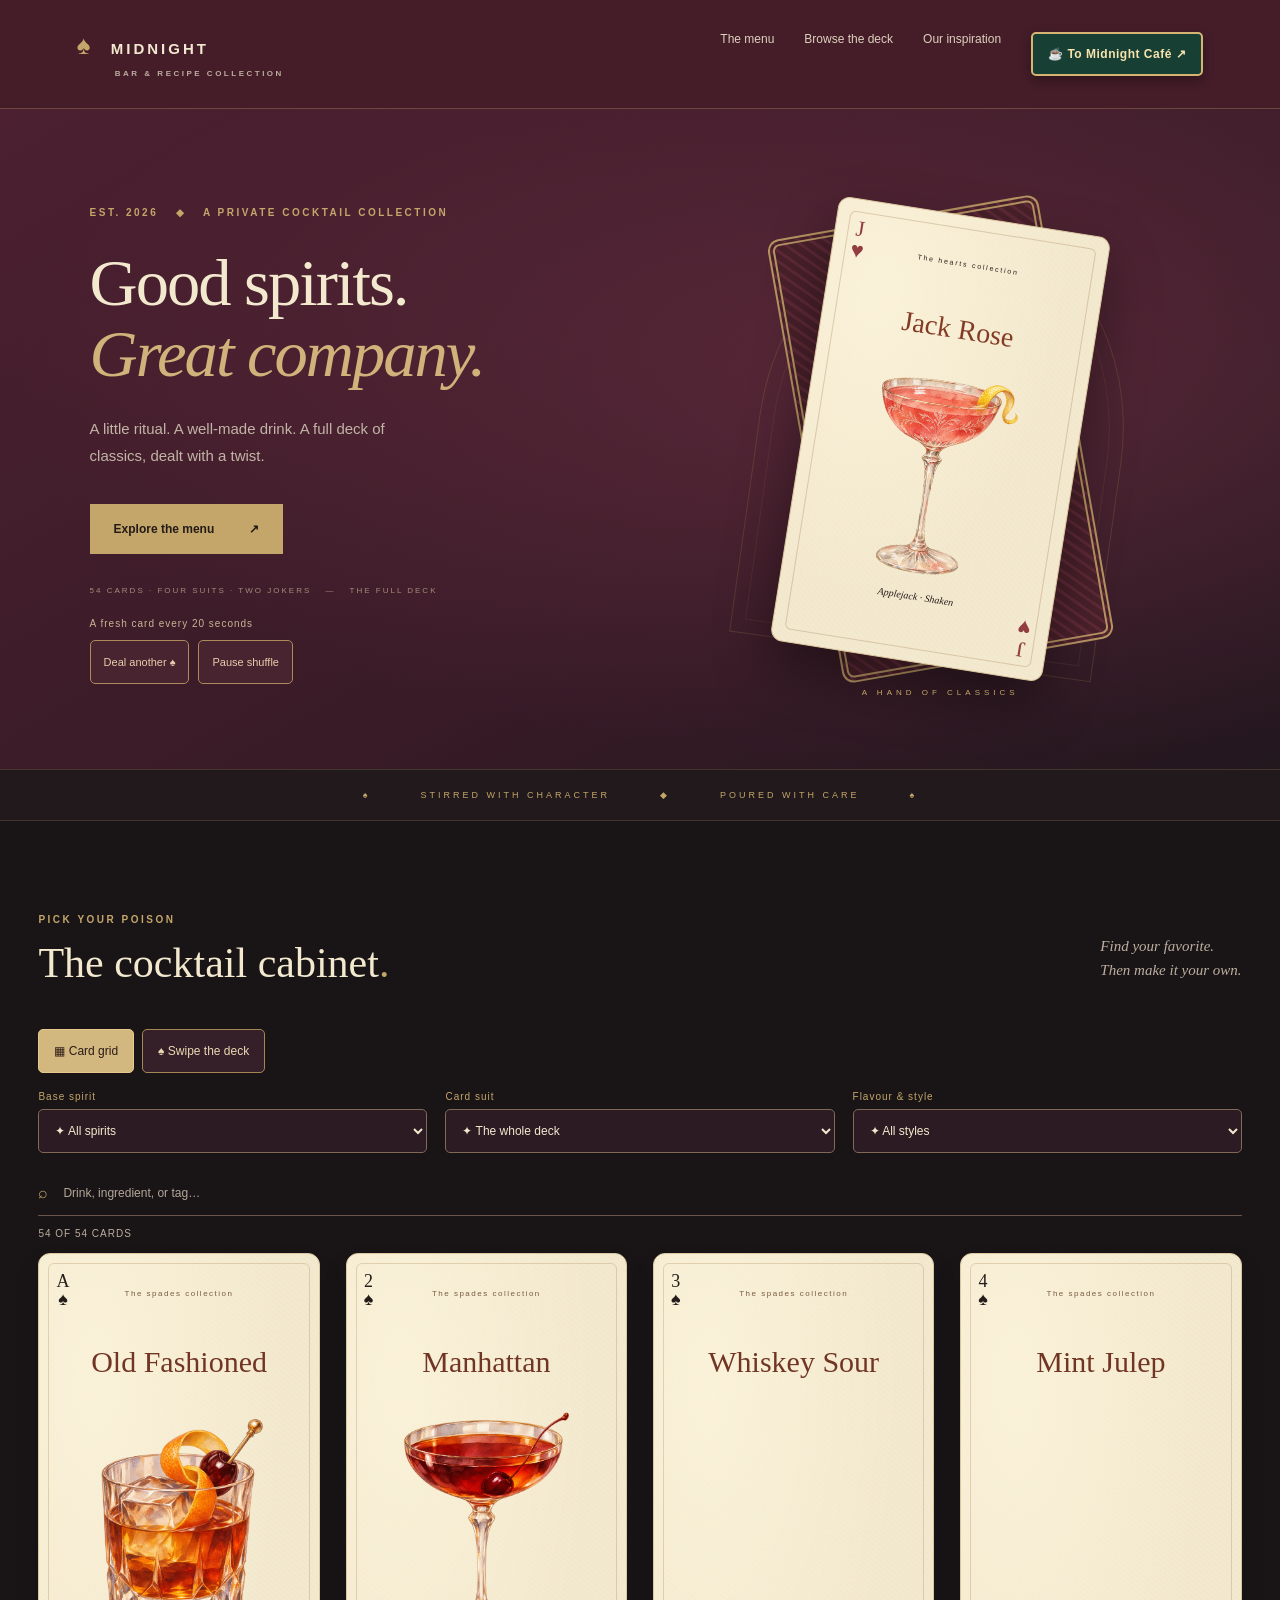
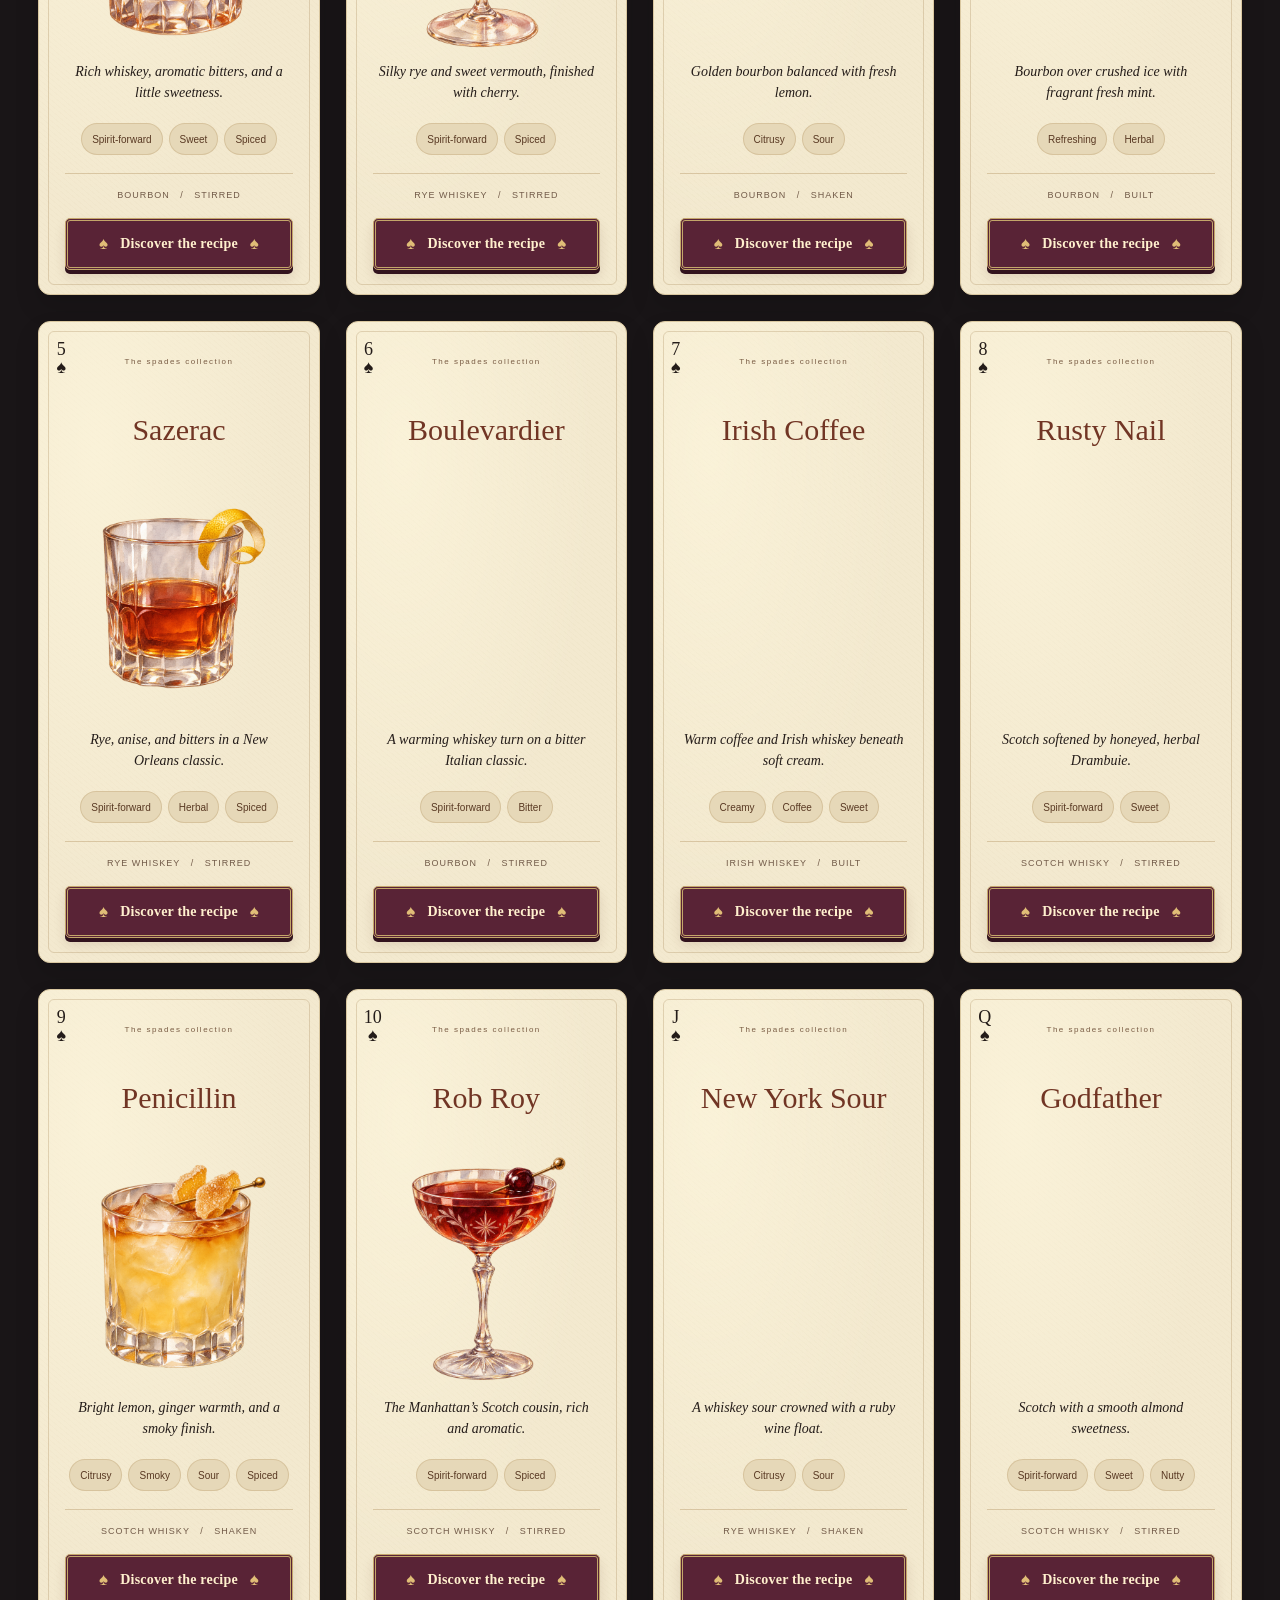
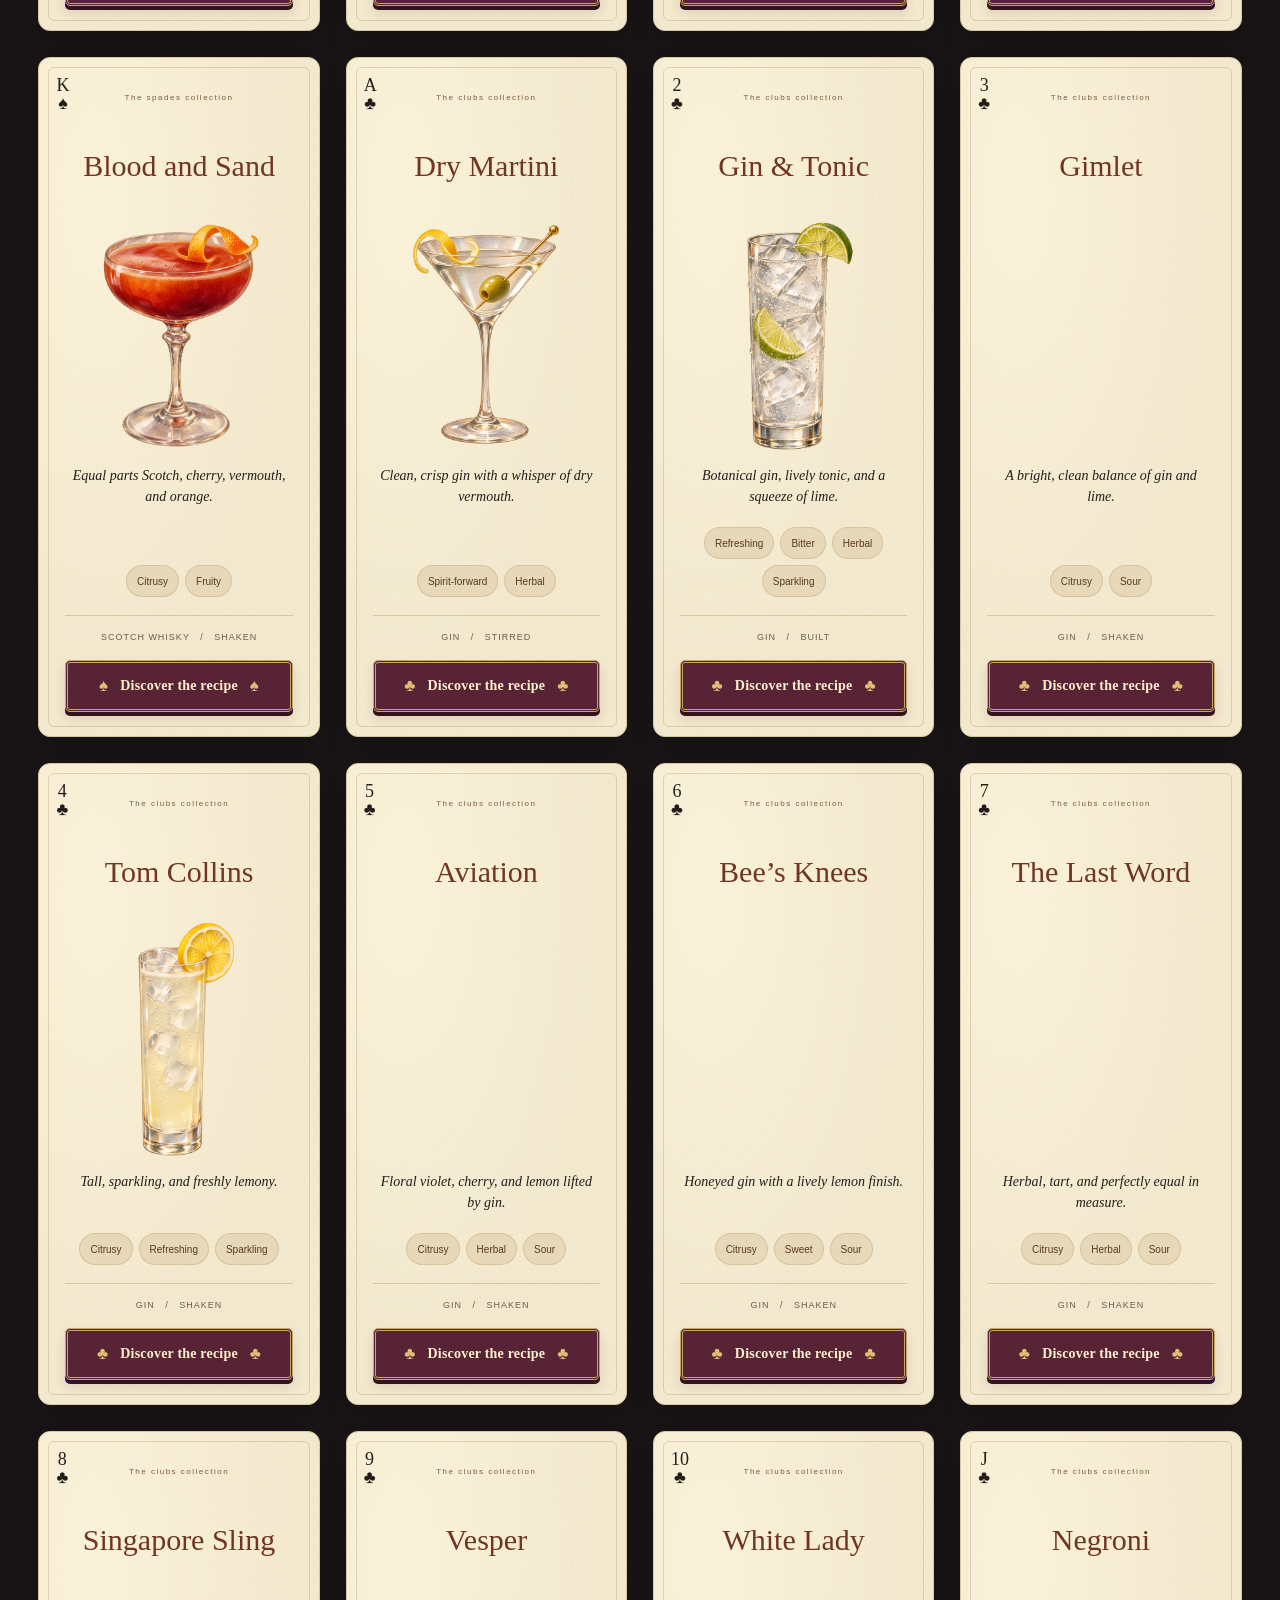
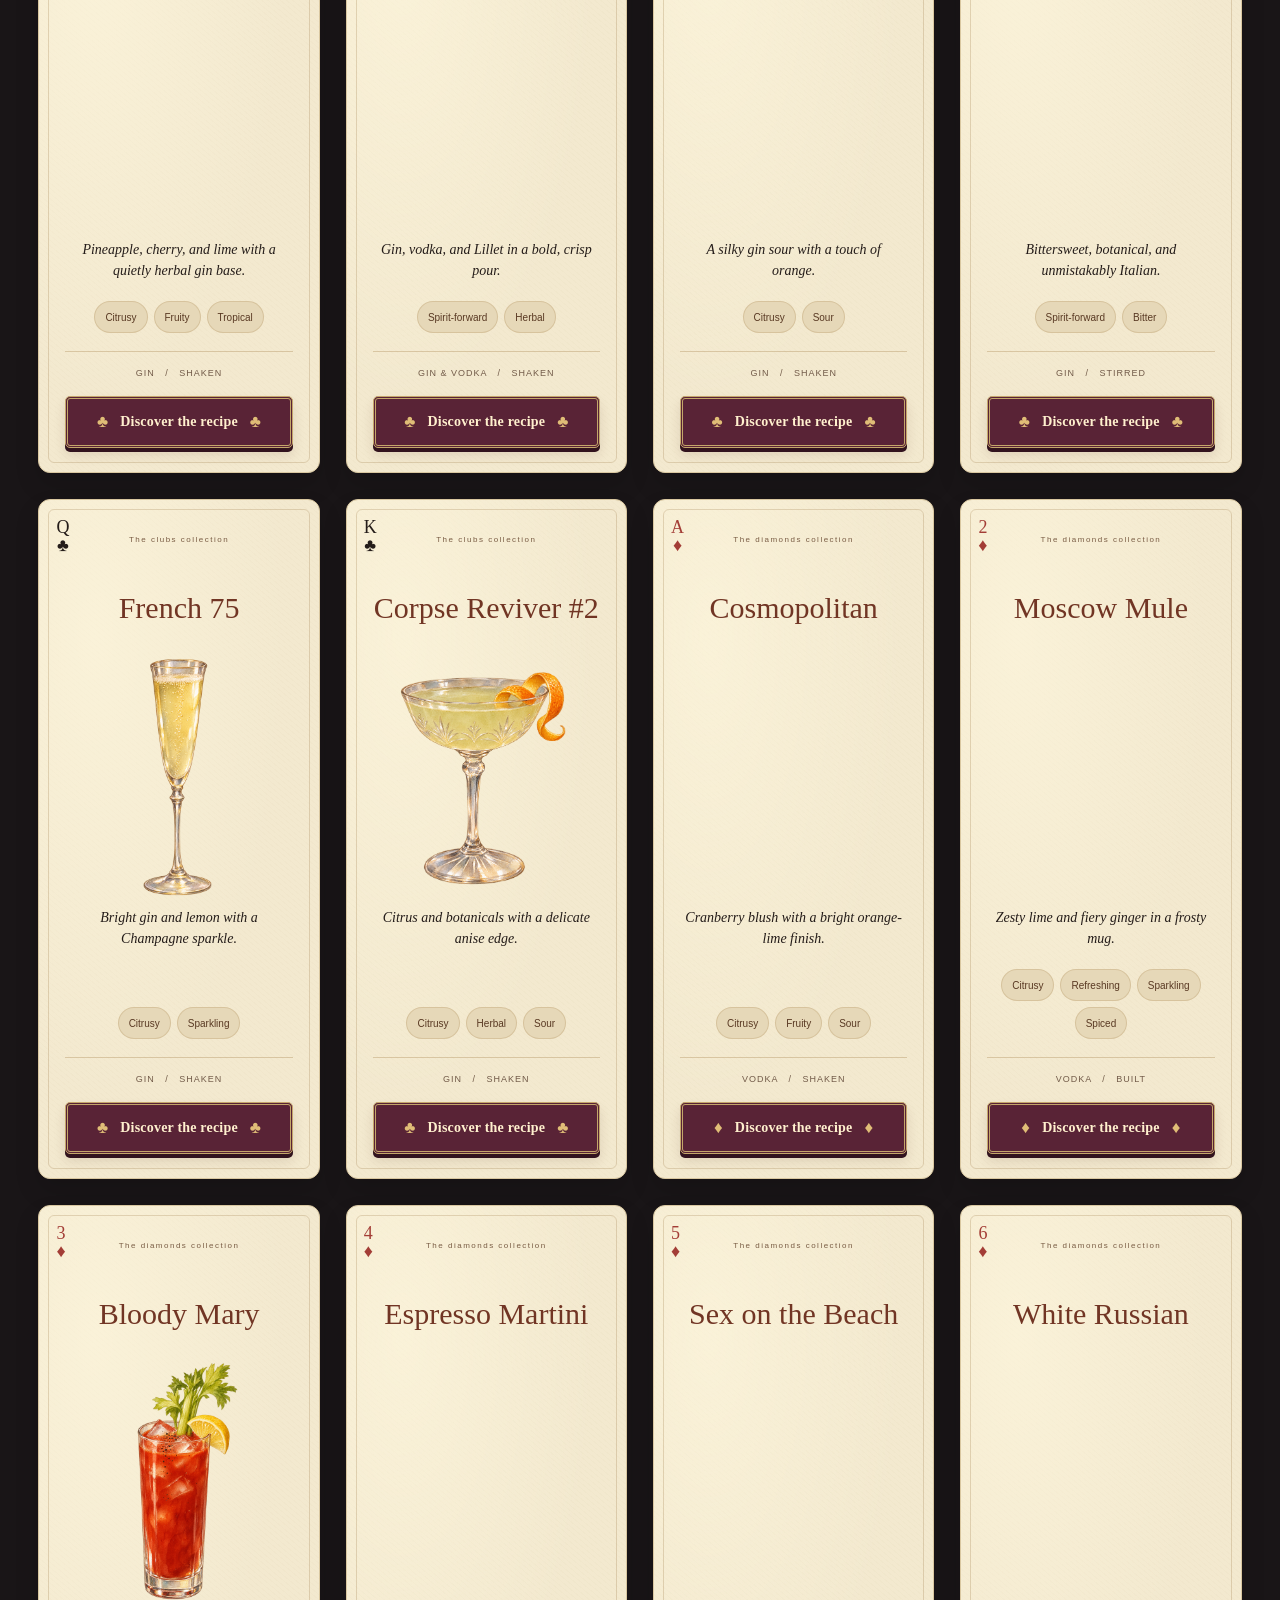
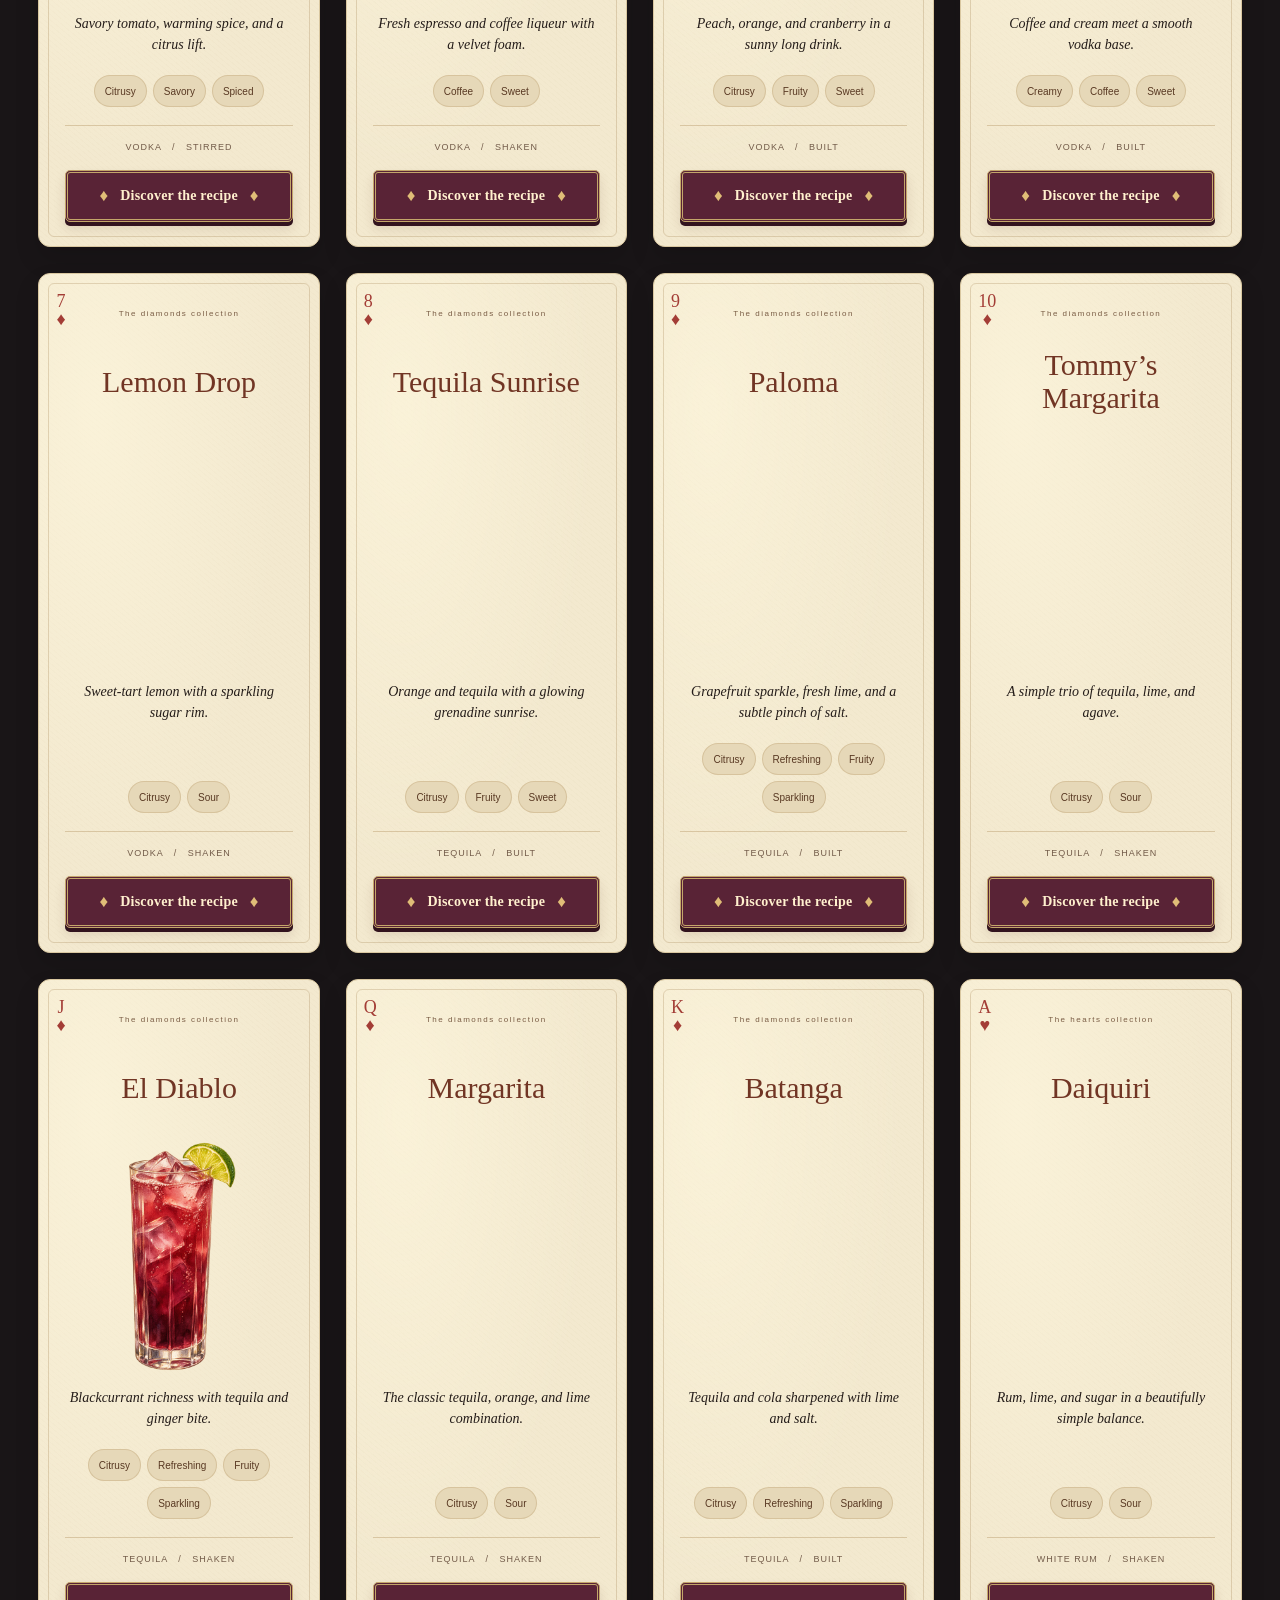
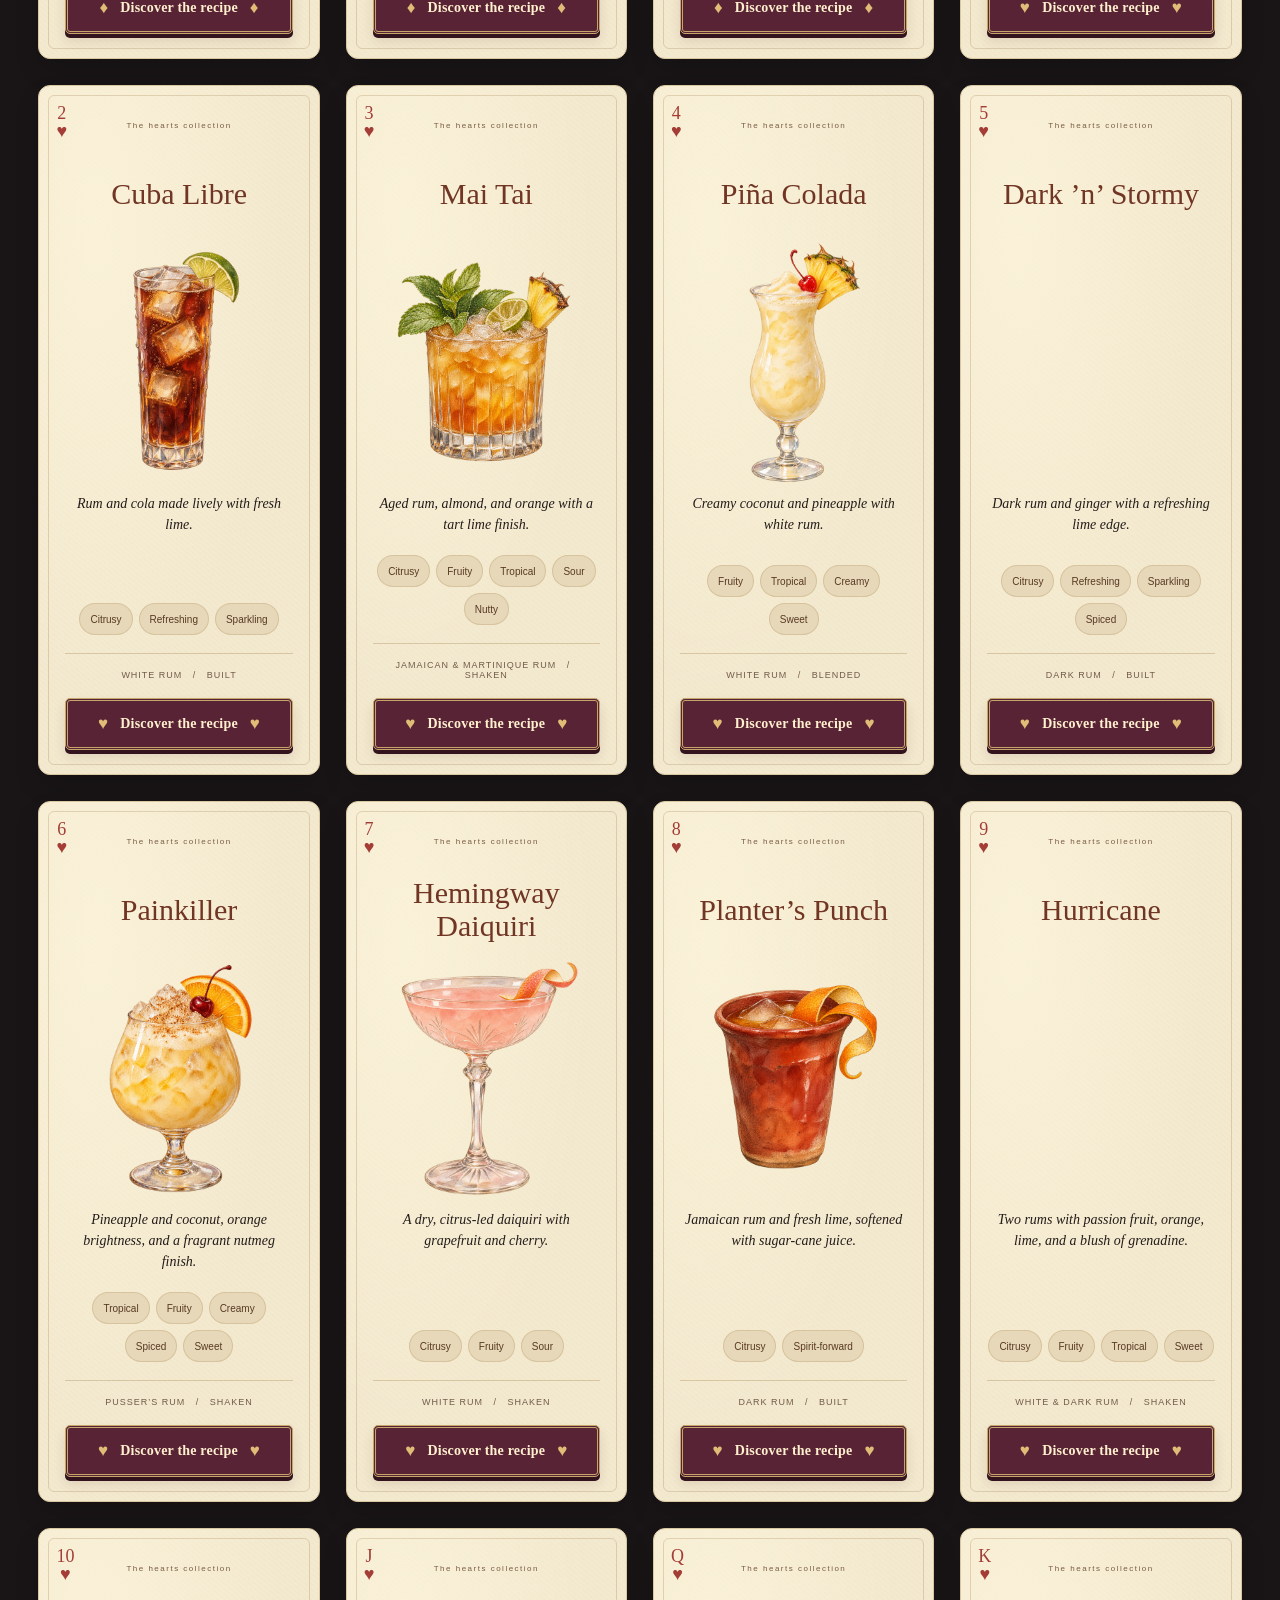
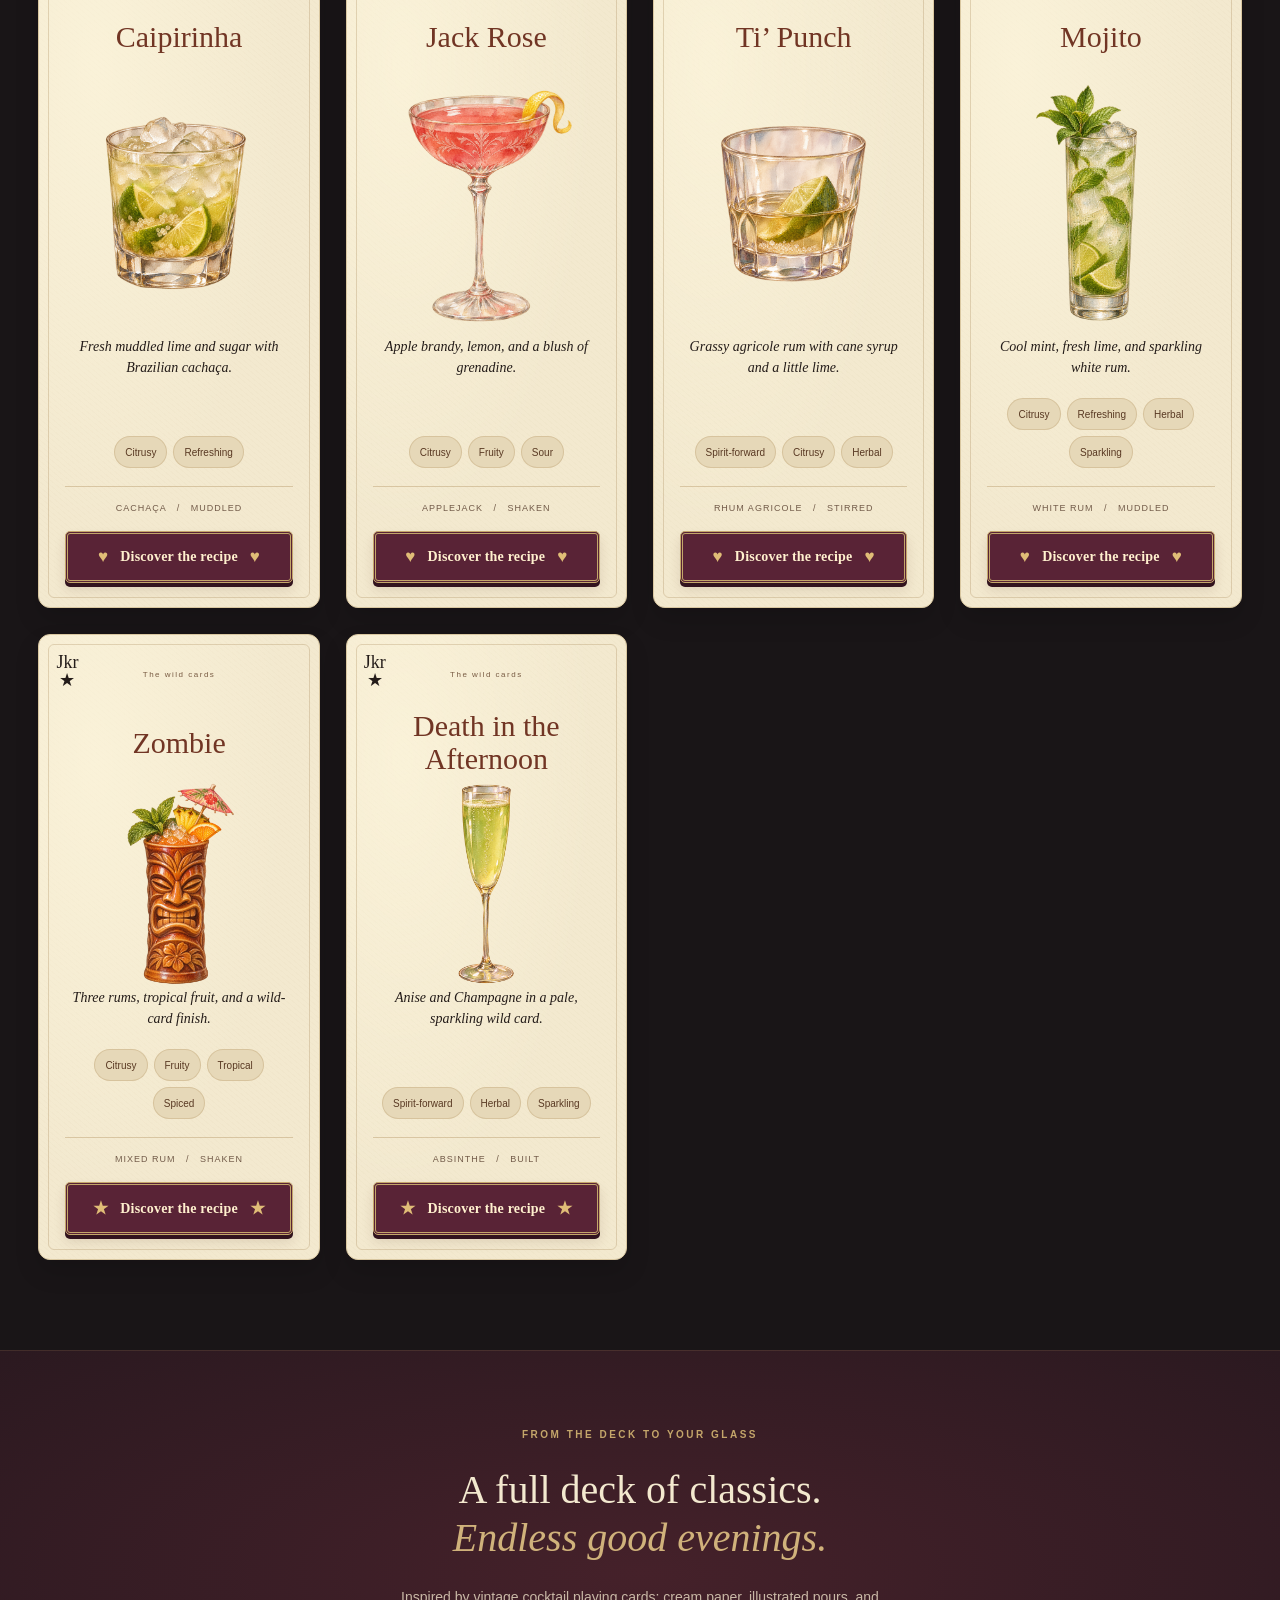
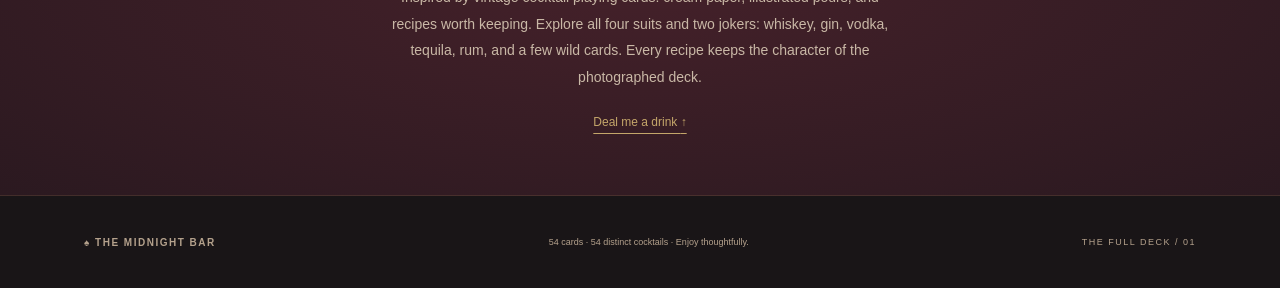
==== index.html @ 0a4853dc "Simplify swipe navigation and evenly mix coffee browsing order" ====
<!doctype html>
<html lang="en">
<head><meta charset="utf-8"><meta name="viewport" content="width=device-width,initial-scale=1"><meta name="theme-color" content="#231116"><meta name="description" content="A full deck of 54 cocktail recipe cards. An illustrated recipe collection from The Midnight Bar."><title>The Midnight Bar — A hand of classics</title><link rel="stylesheet" href="styles.css?v=12"><script src="landing.js?v=1"></script><script src="recipes.js?v=8" defer></script><script src="artwork.js?v=8" defer></script><script src="illustrations.js?v=8" defer></script><script src="app.js?v=10" defer></script><script src="hero.js?v=10" defer></script><script src="deck-view.js?v=9" defer></script><link rel=stylesheet href=filter-layout.css?v=1></head>
<body id="top">
<a class="skip" href="#menu">Skip to cocktail menu</a>
<header><a class="brand" href="#home" aria-label="The Midnight Bar home"><span aria-hidden="true">♠</span> MIDNIGHT <small>BAR & RECIPE COLLECTION</small></a><nav aria-label="Main navigation"><a href="#menu">The menu</a><a href="#deck">Browse the deck</a><a href="#story">Our inspiration</a><a class="cafe-portal" href="coffee/#top" aria-label="To Midnight Café">☕ To Midnight Café ↗</a></nav></header>
<main>
<section class="hero" id="home"><div class="hero-copy"><p class="eyebrow">EST. 2026 <span>◆</span> A PRIVATE COCKTAIL COLLECTION</p><h1>Good spirits.<br><em>Great company.</em></h1><p class="intro">A little ritual. A well-made drink. A full deck of classics, dealt with a twist.</p><a class="button" href="#menu">Explore the menu <span aria-hidden="true">↗</span></a><p class="hero-note">54 CARDS · FOUR SUITS · TWO JOKERS <span>—</span> THE FULL DECK</p><div class="hero-controls"><p>A fresh card every 20 seconds</p><button type="button" id="hero-next">Deal another ♠</button><button type="button" id="hero-pause" aria-pressed="false">Pause shuffle</button></div></div><div class="hero-art" role="region" aria-label="Featured cocktail" aria-live="off"><div class="halo" aria-hidden="true"></div><div class="ghost-card" aria-hidden="true">♠</div><div class="featured-card"><span class="corner">A<br>♠</span><p class="card-kicker">THE ORIGINAL CLASSIC</p><h2>Old<br><em>Fashioned</em></h2><div id="hero-drink"></div><p class="card-caption">Bourbon · bitters · a little sweetness</p><span class="corner bottom">A<br>♠</span></div><span class="art-note">A HAND OF CLASSICS</span></div></section>
<div class="divider" aria-hidden="true"><span>♠</span><span>STIRRED WITH CHARACTER</span><span>◆</span><span>POURED WITH CARE</span><span>♠</span></div>
<section class="menu-section" id="menu"><div class="section-heading"><div><p class="eyebrow">PICK YOUR POISON</p><h2>The cocktail cabinet<span>.</span></h2></div><p>Find your favorite.<br>Then make it your own.</p></div><div class="view-switch" role="group" aria-label="Menu view"><button id="view-grid" type="button" aria-pressed="true" aria-controls="cards">▦ Card grid</button><button id="view-deck" type="button" aria-pressed="false" aria-controls="deck">♠ Swipe the deck</button></div><div class="toolbar">
<label class="spirit-filter" for="spirit">Base spirit<select id="spirit"><option value="all">✦ All spirits</option><option value="whiskey">♠ Whiskey</option><option value="gin">♣ Gin</option><option value="vodka">♦ Vodka</option><option value="tequila">♦ Tequila</option><option value="rum">♥ Rum</option><option value="cachaca">♥ Cachaça</option><option value="applejack">♥ Applejack</option><option value="absinthe">★ Absinthe</option></select></label>
<label class="spirit-filter" for="suit">Card suit<select id="suit"><option value="all">✦ The whole deck</option><option value="♠">♠ Spades</option><option value="♣">♣ Clubs</option><option value="♦">♦ Diamonds</option><option value="♥">♥ Hearts</option><option value="★">★ Jokers</option></select></label>
<label class="spirit-filter" for="style">Flavour &amp; style<select id="style"><option value="all">✦ All styles</option></select></label>
<div class="filter-summary"><span id="active-filters" aria-live="polite"></span><button type="button" id="clear-filters" hidden>Clear filters ×</button></div><label class="search"><span aria-hidden="true">⌕</span><span class="sr-only">Search cocktails, ingredients, or tags</span><input type="search" id="search" placeholder="Drink, ingredient, or tag…"></label>
</div><p id="results" class="results" aria-live="polite"></p><div class="cards" id="cards"></div><section id="deck" class="deck-view" aria-label="Swipeable cocktail deck" hidden>
<p class="deck-hint">Swipe left for the next card, right to go back.<br>Use the filters above to shape your hand.</p>
<div class="deck-controls"><button type="button" id="deck-prev" aria-label="Previous cocktail">← Previous</button><p id="deck-position" role="status" aria-live="polite" aria-atomic="true"></p><button type="button" id="deck-next" aria-label="Next cocktail">Next →</button></div>
<div id="deck-stage" class="deck-stage" tabindex="0" role="region" aria-roledescription="carousel" aria-label="Cocktail cards. Use left and right arrow keys."><div id="deck-card"></div></div><p id="deck-empty" hidden>No cards in this hand. Change a filter or choose another suit.</p>
</section><div id="empty" hidden><h3>No cocktails in this hand.</h3><p>Try “bourbon”, “lemon”, or another style.</p><button class="button" id="reset">Show all cocktails</button></div><noscript><p>Enable JavaScript to explore the interactive recipes. All 54 card recipes are also included in RECIPES.md.</p></noscript></section>
<section class="story" id="story"><p class="eyebrow">FROM THE DECK TO YOUR GLASS</p><h2>A full deck of classics.<br><em>Endless good evenings.</em></h2><p>Inspired by vintage cocktail playing cards: cream paper, illustrated pours, and recipes worth keeping. Explore all four suits and two jokers: whiskey, gin, vodka, tequila, rum, and a few wild cards. Every recipe keeps the character of the photographed deck.</p><a href="#menu">Deal me a drink <span aria-hidden="true">↑</span></a></section>
</main><footer><a class="brand" href="#home">♠ THE MIDNIGHT BAR</a><p>54 cards · 54 distinct cocktails · Enjoy thoughtfully.</p><span>THE FULL DECK / 01</span></footer>
<dialog id="recipe" aria-labelledby="recipe-title"><button class="close" aria-label="Close recipe">×</button><div id="recipe-content"></div></dialog>
<button id="back-to-top" class="back-to-top" type="button" aria-label="Return to top" title="Return to top"><span aria-hidden="true">↑</span></button>
</body></html>
---- styles.css ----
@charset "UTF-8";
:root{--ink:#241c19;--cream:#f3e9cf;--gold:#c4a66a;--muted:#bcae9f;--night:#191517;--wine:#441d29}*{box-sizing:border-box}html{scroll-behavior:smooth;scroll-padding-top:20px}body{margin:0;background:var(--night);color:var(--cream);font-family:Arial,sans-serif}button,input,a{-webkit-tap-highlight-color:transparent}a{color:inherit}button,input{font:inherit}button,a{touch-action:manipulation}button{cursor:pointer}button:focus-visible,a:focus-visible,input:focus-visible{outline:3px solid #ddba75;outline-offset:5px}.sr-only{position:absolute;width:1px;height:1px;overflow:hidden;clip:rect(0,0,0,0)}.skip{position:fixed;top:-80px;left:20px;padding:15px;background:var(--cream);color:var(--ink);z-index:10}.skip:focus{top:10px}header{max-width:1320px;margin:auto;padding:30px 6%;display:flex;align-items:center;justify-content:space-between;border-bottom:1px solid #c4a66a30}.brand{text-decoration:none;font-size:15px;letter-spacing:3px;font-weight:bold}.brand>span{font-size:26px;color:var(--gold);margin-right:10px}.brand small{display:block;font-size:8px;letter-spacing:2.5px;margin:8px 0 0 38px;color:var(--muted)}nav{display:flex;gap:30px;font-size:12px}nav a{text-decoration:none;color:#ded1bd}nav a:hover{color:var(--gold)}.hero{min-height:660px;max-width:1440px;margin:auto;display:grid;grid-template-columns:1.1fr 1fr;align-items:center;padding:65px 9%;gap:50px;background:radial-gradient(ellipse at 80% 45%,#54243180,transparent 63%)}.eyebrow{font-size:10px;line-height:1.8;letter-spacing:2.5px;color:var(--gold);font-weight:bold}.eyebrow span{margin:0 12px}h1,h2,h3{font-family:Georgia,serif;font-weight:normal}h1{font-size:clamp(46px,5.2vw,76px);line-height:1.06;letter-spacing:-2px;margin:26px 0}em{font-weight:normal;color:#d0b27b}h1 em{white-space:nowrap}.intro{color:#c2b5a7;line-height:1.8;font-size:15px;max-width:330px}.button{display:inline-flex;gap:35px;align-items:center;background:var(--gold);color:#241b17;text-decoration:none;border:1px solid var(--gold);padding:17px 23px;font-size:12px;font-weight:bold;margin-top:20px}.button:hover{background:#dfc38e}.hero-note{color:#a28c7b;font-size:8px;letter-spacing:2px;margin-top:30px}.hero-note span{margin:0 10px}.hero-art{position:relative;min-height:470px;display:grid;place-items:center}.halo{position:absolute;border:1px solid #b28c5138;border-radius:50% 50% 0 0;width:365px;height:440px;transform:rotate(8deg)}.halo:after{content:"";position:absolute;inset:13px;border:1px solid #b28c5120;border-radius:inherit}.featured-card,.cocktail-card{background-color:var(--cream);background-image:radial-gradient(ellipse at 20% 20%,#fff8df99,transparent 60%),repeating-linear-gradient(40deg,#99764406 0px,#99764406 1px,transparent 1px,transparent 4px);color:var(--ink);border-radius:12px}.featured-card{width:275px;min-height:418px;padding:30px 22px;position:relative;transform:rotate(9deg);box-shadow:0 25px 55px #0006;text-align:center;border:1px solid #ddc89f}.featured-card:after{content:"";position:absolute;inset:12px;border:1px solid #9d794c50;border-radius:6px;pointer-events:none}.ghost-card{position:absolute;width:275px;height:418px;background:repeating-linear-gradient(45deg,#5d2936 0px,#5d2936 3px,#48202a 3px,#48202a 9px);border:7px double #b69462;border-radius:12px;transform:rotate(-10deg);display:grid;place-items:center;font-size:140px;color:#c4a66a60}.corner{position:absolute;top:18px;left:18px;font:22px/1 Georgia,serif;text-align:center}.corner.bottom{top:auto;left:auto;bottom:18px;right:18px;transform:rotate(180deg)}.card-kicker{font-size:7px;letter-spacing:1.8px;margin:10px 0 15px}.featured-card h2{font-size:33px;line-height:1;margin:0;color:#843b25}.featured-card h2 em{color:inherit}.drink-art{width:100%;height:205px;overflow:visible}.featured-card .drink-art{height:210px}.card-caption{font:italic 10px Georgia,serif;margin:7px 20px}.art-note{position:absolute;bottom:-5px;font-size:8px;letter-spacing:4px;color:var(--gold)}.divider{border-block:1px solid #c4a66a35;display:flex;justify-content:center;align-items:center;gap:50px;padding:20px;color:var(--gold);font-size:9px;letter-spacing:3px;background:#21191b}.menu-section{max-width:1240px;margin:auto;padding:80px 5% 90px}.section-heading{display:flex;align-items:end;justify-content:space-between;margin-bottom:32px}.section-heading h2{font-size:42px;margin:10px 0}.section-heading h2 span{color:var(--gold)}.section-heading>p{font:italic 15px/1.6 Georgia,serif;color:var(--muted)}.toolbar{display:flex;justify-content:space-between;gap:20px;align-items:center}.filters{display:flex;gap:8px;flex-wrap:wrap}.filters button{color:#cbbcaf;background:transparent;border:1px solid #68554b;padding:12px 16px;border-radius:30px;font-size:11px;min-height:44px}.filters button.active{background:var(--cream);border-color:var(--cream);color:var(--ink)}.search{display:flex;gap:10px;align-items:center;border-bottom:1px solid #68554b;padding:10px 0;color:var(--gold)}.search input{background:transparent;border:0;color:var(--cream);min-width:220px;font-size:12px;padding:5px}.search input::placeholder{color:#b4a799}.results{font-size:10px;color:var(--muted);margin:20px 0 14px;letter-spacing:1px}.cards{display:grid;grid-template-columns:repeat(3,1fr);gap:26px}.cocktail-card{padding:29px 26px 24px;position:relative;text-align:center;border:1px solid #d9c7a0;box-shadow:0 12px 25px #0002;display:flex;flex-direction:column}.cocktail-card:before{content:"";position:absolute;inset:9px;border:1px solid #98754240;border-radius:6px;pointer-events:none}.cocktail-card .corner{font-size:19px;top:18px;left:17px}.cocktail-card .card-kicker{margin:6px 20px 12px;font-size:8px;letter-spacing:1.5px;color:#795c44}.cocktail-card h3{font-size:30px;margin:5px 0;color:#713524}.cocktail-card p.description{font:italic 14px/1.5 Georgia,serif;margin:0 auto 20px;max-width:220px;min-height:42px}.tags{font-size:9px;letter-spacing:1px;text-transform:uppercase;color:#725b49;border-top:1px solid #ae8e5b65;padding-top:16px}.recipe-button{border:0;border-bottom:1px solid #79512e;background:transparent;color:#663c24;min-height:44px;align-self:center;font-size:12px;margin-top:10px;padding:10px 3px;font-weight:bold}.recipe-button:hover{color:#a33d25}.story{text-align:center;background:radial-gradient(ellipse at center,#45212a,#2b1920);border-block:1px solid #c4a66a25;padding:65px 25px}.story h2{font-size:40px;line-height:1.2;margin:22px 0}.story>p:not(.eyebrow){max-width:520px;margin:auto;color:#c9b8a6;font-size:14px;line-height:1.9}.story>a{display:inline-block;margin-top:25px;color:var(--gold);font-size:12px;text-underline-offset:7px}footer{max-width:1240px;margin:auto;display:flex;justify-content:space-between;align-items:center;gap:25px;padding:32px 5%;color:#b4a18c}footer .brand{font-size:10px;letter-spacing:1.5px}footer p,footer>span{font-size:9px}footer>span{letter-spacing:1.5px}#empty{text-align:center;padding:50px 10px}#empty h3{font-size:28px}dialog{border:1px solid #c5a56b;border-radius:12px;background:var(--cream);color:var(--ink);width:min(680px,calc(100% - 28px));padding:35px;max-height:90dvh;box-shadow:0 20px 80px #0009}dialog::backdrop{background:#100b10cf;backdrop-filter:blur(5px)}body.modal-open{overflow:hidden}.close{position:absolute;right:12px;top:12px;background:transparent;border:1px solid #94795770;border-radius:50%;font-size:26px;width:44px;height:44px;color:var(--ink)}.detail-top{display:grid;grid-template-columns:1fr 155px;align-items:center;gap:10px;padding-right:20px}.detail-top h2{font-size:38px;margin:10px 0}.detail-top .eyebrow{color:#78532f}.detail-top .drink-art{height:155px}.detail-top p{font-size:13px;line-height:1.6}.unit-toggle{display:flex;gap:6px;margin:15px 0}.unit-toggle button{padding:10px 17px;border:1px solid #967953;background:transparent;border-radius:5px;min-height:44px}.unit-toggle button[aria-pressed=true]{background:var(--wine);color:var(--cream)}.recipe-columns{display:grid;grid-template-columns:1fr 1fr;gap:28px}.recipe-columns h3{font-size:23px;border-bottom:1px solid #b2976b80;padding-bottom:10px}.ingredients{padding:0;list-style:none}.ingredients li{padding:9px 0;border-bottom:1px solid #b2976b30;font-size:13px;line-height:1.5}.steps{padding-left:20px;font-size:13px;line-height:1.7}.steps li{padding:0 0 10px 5px}.tip{font:italic 14px/1.6 Georgia,serif;background:#ddcba74d;padding:15px;border-left:2px solid #9d783d}
@media(max-width:850px){.hero{padding:50px 6%;gap:10px}h1{font-size:48px}.hero-art{transform:scale(.88)}.cards{gap:15px}.cocktail-card{padding:27px 18px 22px}.cocktail-card h3{font-size:25px}.toolbar{align-items:start;flex-direction:column}.search{width:100%}.search input{width:100%}.divider{gap:25px;font-size:8px;letter-spacing:2px}}
@media(max-width:600px){header{padding:22px 6%}.brand{font-size:12px;letter-spacing:2px}.brand small{font-size:6px;letter-spacing:1.4px}nav{gap:14px;font-size:10px}.hero{grid-template-columns:1fr;padding:48px 7% 34px;gap:18px}.hero-copy{text-align:center}h1{font-size:49px;letter-spacing:-1.5px}.eyebrow{font-size:8px;letter-spacing:1.8px}.intro{margin:0 auto;max-width:300px;font-size:14px}.hero-note{font-size:7px}.hero-art{min-height:450px;transform:scale(.94);margin-top:-6px}.halo{width:310px}.divider{gap:17px;font-size:7px;letter-spacing:1px}.divider>span:first-child,.divider>span:last-child{display:none}.menu-section{padding:48px 7% 55px}.section-heading{display:block;margin-bottom:24px}.section-heading h2{font-size:34px}.section-heading>p{font-size:14px}.section-heading>p br{display:none}.filters{gap:7px}.filters button{font-size:10px;padding:10px 12px}.cards{grid-template-columns:1fr;gap:24px;max-width:360px;margin:auto}.cocktail-card{padding:30px}.cocktail-card h3{font-size:33px}.cocktail-card .drink-art{height:220px}.cocktail-card p.description{min-height:0}.story h2{font-size:34px}footer{flex-direction:column;text-align:center;gap:10px;padding:30px}footer p{margin:3px}dialog{padding:30px 23px}.detail-top{grid-template-columns:1fr;padding-top:10px}.detail-top .drink-art{display:none}.detail-top h2{font-size:33px}.recipe-columns{grid-template-columns:1fr;gap:0}.recipe-columns h3{margin-top:18px} }
@media(prefers-reduced-motion:reduce){html{scroll-behavior:auto}}

/* Full-deck edition: visible wine tones from the first mobile screen. */
header{background:#441d29;max-width:none;padding-inline:max(6%,calc((100vw - 1160px)/2));border-color:#c4a66a50}
.hero{background:radial-gradient(ellipse at 72% 40%,#75334880,transparent 70%),linear-gradient(150deg,#4c2030 0%,#391b27 58%,#23171e 100%);max-width:none;padding-inline:max(7%,calc((100vw - 1180px)/2))}
.recipe-button{display:flex;align-items:center;justify-content:center;gap:12px;width:100%;min-height:52px;margin-top:18px;padding:13px 10px;background:#592336;color:#fff0ce;border:3px double #c4a66a;border-radius:5px;box-shadow:0 4px 0 #32131e,0 7px 12px #4f251b20;font-family:Georgia,serif;font-size:14px;letter-spacing:.2px;transition:background .15s,transform .15s,box-shadow .15s}
.recipe-button span{color:#e0bd77;font-size:17px}
.recipe-button:hover{background:#783449;color:#fff4da;transform:translateY(-2px);box-shadow:0 6px 0 #32131e,0 9px 15px #4f251b30}
.recipe-button:active{transform:translateY(2px);box-shadow:0 2px 0 #32131e}
.cocktail-card .description{flex:1}.cocktail-card h3{min-height:70px;display:grid;place-items:center;line-height:1.1;overflow-wrap:anywhere}.cocktail-card .card-kicker{min-height:20px;margin-inline:28px}.red-suit .corner{color:#a33d36}.cocktail-card .corner{font-size:18px}
.toolbar{flex-wrap:wrap;align-items:end;gap:18px}.spirit-filter{display:flex;flex-direction:column;gap:7px;font-size:10px;letter-spacing:1px;color:var(--gold)}.spirit-filter select{font:12px Arial,sans-serif;min-height:44px;padding:10px 30px 10px 12px;max-width:100%;border:1px solid #806957;border-radius:5px;background:#2c1b23;color:var(--cream)}.spirit-filter select:focus-visible{outline:3px solid #ddba75;outline-offset:3px}.search{flex:1;min-width:220px}.search input{min-width:0;width:100%}.hero-note{line-height:1.8}.detail-top h2{overflow-wrap:anywhere}
@media(max-width:600px){header{padding:22px 6%;background:#4c2030}.hero{background:radial-gradient(ellipse at 50% 20%,#78334b70,transparent 70%),linear-gradient(180deg,#4c2030 0%,#411e2d 62%,#281920 100%);padding:44px 7% 34px}.toolbar{align-items:stretch}.spirit-filter,.search{width:100%}.cocktail-card h3{min-height:0}.recipe-button{min-height:54px;font-size:15px}.hero-art{min-width:0}.featured-card,.ghost-card{width:min(275px,85vw)}h1{font-size:clamp(39px,11.6vw,49px)}.halo{max-width:95%}.detail-top{padding-right:0}.detail-top h2{padding-right:18px}}
@media(prefers-reduced-motion:reduce){.recipe-button{transition:none}}
.hero-copy{min-width:0}
@media(max-width:360px){h1{font-size:clamp(30px,11vw,40px)}header{gap:12px}.brand{font-size:10px}nav{gap:10px}.hero-note{letter-spacing:1px}.recipe-button{gap:8px;font-size:13px}}

/* Modular artwork keeps one stable slot whether a photo is present or not. */
.art-slot{position:relative;width:100%;height:205px;margin:0 auto}.art-fallback,.art-fallback .drink-art{width:100%;height:100%}.art-fallback[hidden],.custom-art[hidden]{display:none!important}.custom-art{position:absolute;inset:0;width:100%;height:100%;object-fit:contain;opacity:0}.custom-art.loaded{opacity:1}.featured-card .art-slot{height:210px}.detail-top .art-slot{height:155px}.detail-top .drink-art{display:block}.detail-tags{color:#78532f;font-size:11px!important}.flavour-tags{display:flex;flex-wrap:wrap;justify-content:center;gap:6px;margin:0 0 18px}.tag-chip{font:10px Arial,sans-serif;padding:7px 10px;min-height:32px;background:#e6d8b8;color:#593923;border:1px solid #b7996655;border-radius:20px}.tag-chip:hover,.tag-chip[aria-pressed=true]{background:#5a2638;color:#fff1d2;border-color:#5a2638}.toolbar{display:grid;grid-template-columns:repeat(3,minmax(135px,1fr)) minmax(210px,1.4fr);align-items:end}.spirit-filter select{width:100%;min-width:0}.search{min-width:0}.filter-summary{display:flex;gap:15px;justify-content:space-between;align-items:center;margin-top:18px;color:var(--muted);font-size:11px;line-height:1.6}.filter-summary button{background:transparent;color:var(--cream);border:1px solid #806957;border-radius:5px;padding:10px;min-height:44px;white-space:nowrap}.filter-summary button[hidden]{display:none}.results{margin-top:12px}
@media(max-width:850px){.toolbar{grid-template-columns:repeat(2,minmax(0,1fr))}}
@media(max-width:600px){.toolbar{gap:12px}.search{grid-column:1/-1}.spirit-filter:last-of-type{grid-column:1/-1}.cocktail-card .art-slot{height:220px}.detail-top{grid-template-columns:1fr}.detail-top .art-slot{height:170px;max-width:210px}.detail-top .drink-art{display:block}.filter-summary{align-items:start}.tag-chip{min-height:36px}.cocktail-card .description{flex:initial}}
@media(max-width:360px){.toolbar{grid-template-columns:1fr}}

/* Hearts: a two-sided recipe card. Inactive faces are removed from keyboard/AX navigation. */
.edition-note{display:flex;justify-content:space-between;align-items:center;gap:18px;margin:0 0 25px;padding:17px 19px;background:#41202c;border:1px solid #a7804d60;border-radius:7px;font:12px/1.7 Arial,sans-serif;color:#d9c9ac}.edition-note b{color:#f0dbaf}.edition-note button{min-height:44px;flex-shrink:0;padding:10px 14px;border:1px solid #c4a66a;background:transparent;color:#efd6a1;border-radius:4px;font-size:12px}.edition-note button:hover{background:#633044}
.heart-edition .art-slot{height:260px}.heart-edition .custom-art{padding:8px}.heart-dialog{width:min(750px,calc(100% - 28px));padding:30px;background-color:#f3e9cf;background-image:repeating-linear-gradient(40deg,#99764404 0,#99764404 1px,transparent 1px,transparent 4px);border:3px double #a47d43;border-radius:14px}.heart-dialog .close{z-index:3;background:#f3e9cf}.heart-title{text-align:center;padding:4px 32px 0;position:relative}.heart-rank{position:absolute;left:0;top:1px;font:22px Georgia,serif;color:#8f333a}.heart-title .eyebrow{color:#87613a;margin:0}.heart-title h2{font-size:38px;margin:10px 0 8px;color:#723b29;line-height:1.15}.heart-title>p:last-child{font-size:12px;color:#775e49;line-height:1.5}.flip-tools{display:flex;justify-content:space-between;align-items:center;gap:10px;border-block:1px solid #af8c5650;margin:20px 0 0;padding:8px 0}.flip-tools .unit-toggle{margin:0}.flip-tools .unit-toggle button{padding:9px 15px}.flip-tools>button{min-height:44px;padding:11px 17px;background:#572538;border:3px double #c4a66a;color:#fff0ce;border-radius:5px;font:14px Georgia,serif}.flip-tools>button:hover{background:#75334a}.face-status{font:9px Arial,sans-serif;letter-spacing:2px;color:#806347;text-align:center;margin:15px 0}.recipe-face[hidden]{display:none!important}.recipe-face{animation:card-turn .25s ease-out}.front-grid{display:grid;grid-template-columns:minmax(0,.95fr) minmax(0,1.05fr);gap:24px;align-items:center}.front-grid>.art-slot{height:280px}.front-grid .custom-art{padding:5px}.front-amounts h3,.short-method h3{font:22px Georgia,serif;color:#713c29;margin:0 0 9px}.front-amounts .ingredients{margin:0}.front-amounts .ingredients li{font-size:12px;padding:8px 0}.short-method{border-top:1px solid #aa875442;margin-top:15px;padding-top:15px}.short-method p{font-size:13px;line-height:1.7;margin:0}.heart-dialog .tip{margin-bottom:9px}.measure-note{font-size:10px;line-height:1.6;color:#816849;margin:9px 0 0}.recipe-back{background:linear-gradient(135deg,#4f2334,#331b26);color:#f3e6cc;padding:24px;border:3px double #b4955e;border-radius:8px}.back-ornament{text-align:center;color:#c4a66a;font-size:13px;letter-spacing:5px;margin:0}.recipe-back>h3{text-align:center;font-size:30px;margin:10px 0 15px;color:#efdbb1}.equipment{font-size:11px;line-height:1.7;color:#d7c4a3;text-align:center;border-block:1px solid #b4955e50;padding:12px 0}.detailed-steps{padding-left:24px;font-size:13px;line-height:1.8}.detailed-steps li{padding:4px 0 12px 7px}.detailed-steps li::marker{color:#d1b77f;font-family:Georgia,serif;font-size:18px}.learn-note{padding:16px;background:#f2d9a80b;border-left:2px solid #c4a66a}.learn-note h4,.recipe-sources h4{font:17px Georgia,serif;color:#e0c38b;margin:0 0 7px}.learn-note p,.recipe-sources p{font-size:12px;line-height:1.8;margin:0}.recipe-sources{margin-top:21px;border-top:1px solid #b4955e45;padding-top:17px}.recipe-sources a{display:inline-block;margin:12px 0 8px;color:#f0d18c;font-size:12px;text-underline-offset:3px}.recipe-sources small{display:block;font-size:9px;line-height:1.6;color:#c2ad91}
@keyframes card-turn{from{opacity:.45;transform:perspective(900px) rotateY(-12deg)}to{opacity:1;transform:perspective(900px) rotateY(0)}}
@media(max-width:600px){.edition-note{align-items:start;flex-direction:column;gap:10px}.heart-dialog{padding:23px 18px;max-height:94dvh}.heart-title{padding:12px 22px 0}.heart-title h2{font-size:30px}.heart-rank{font-size:18px;left:-4px;top:-8px}.heart-title .eyebrow{font-size:7px;letter-spacing:1.5px}.flip-tools{margin-top:15px;gap:7px}.flip-tools>button{font-size:12px;padding:10px 9px}.flip-tools .unit-toggle{gap:4px}.flip-tools .unit-toggle button{padding:9px 11px;font-size:12px}.front-grid{grid-template-columns:1fr;gap:13px}.front-grid>.art-slot{height:210px;max-width:280px}.front-amounts h3{text-align:center}.front-amounts .ingredients li{padding:7px 0}.recipe-back{padding:18px 15px}.detailed-steps{padding-left:20px}.heart-edition .art-slot{height:260px}}
@media(prefers-reduced-motion:reduce){.recipe-face{animation:none}}

/* Shared edition notes and suit-specific ink. */
.black-suit .heart-rank{color:#292326}.expect-note{margin-top:15px;border-left-color:#d5ad76;background:#d5ad7615}.edition-actions{display:flex;gap:9px;flex-wrap:wrap}.edition-note{flex-wrap:wrap}.hero .custom-art{object-fit:contain}
/* Quiet, fixed-size rotating showcase card. */
.hero-controls{margin-top:19px;display:flex;gap:9px;flex-wrap:wrap;align-items:center}.hero-controls p{flex-basis:100%;margin:0 0 2px;font-size:10px;letter-spacing:1px;color:#c7b595}.hero-controls button{min-height:44px;padding:10px 13px;color:#e5cfaa;background:#482330;border:1px solid #ad895b;border-radius:5px;font-size:11px}.hero-controls button:hover{background:#643046}.featured-card{height:450px;min-height:450px}.featured-card .card-kicker{margin:13px 18px 8px;min-height:20px;line-height:1.5}.featured-card h2{font-size:28px;line-height:1.08;height:85px;display:flex;align-items:center;justify-content:center;overflow-wrap:normal;margin:0 4px}.featured-card .card-caption{line-height:1.5;margin:10px 20px;min-height:30px}.featured-card.red-suit .corner{color:#923d40}.featured-content{animation:hero-deal .5s ease-out}.ghost-card{height:450px}.hero-art{min-height:505px}
@keyframes hero-deal{from{opacity:.3}to{opacity:1}}
@media(max-width:600px){.hero-controls{justify-content:center}.hero-art{min-height:500px}}
@media(prefers-reduced-motion:reduce){.featured-content{animation:none}}

/* An optional one-card hand; filters and recipe dialogs remain shared with the grid. */
[hidden]{display:none!important}
.view-switch{display:flex;gap:8px;margin:22px 0 18px}.view-switch button,.deck-suits button,.deck-controls button{min-height:44px;border:1px solid #a78656;border-radius:5px;background:#352029;color:#ecd8b2;padding:10px 15px;font-size:12px}.view-switch button[aria-pressed="true"],.deck-suits button[aria-pressed="true"]{background:#d2b77e;color:#2c1b17;border-color:#e7ca8b}.view-switch button:hover,.deck-suits button:hover{border-color:#f5dca4}.deck-view{max-width:700px;margin:0 auto}.deck-suits{display:flex;flex-wrap:wrap;justify-content:center;gap:8px}.deck-hint{text-align:center;font-size:11px;line-height:1.7;color:#cab79d;margin:15px 0}.deck-controls{display:grid;grid-template-columns:auto 1fr auto;align-items:center;gap:10px;max-width:480px;margin:0 auto 10px}.deck-controls button{padding:10px 12px}.deck-controls button:disabled{opacity:.35;cursor:default}.deck-controls p{text-align:center;font-size:11px;line-height:1.6;color:#ead5b0;min-height:36px;display:grid;place-items:center;margin:0}.deck-stage{perspective:1000px;overflow:hidden;max-width:480px;margin:auto;padding:14px 26px 28px;touch-action:pan-y pinch-zoom;user-select:none;-webkit-user-select:none;border-radius:18px}.deck-stage:focus-visible{outline:2px solid var(--gold);outline-offset:-2px}#deck-card{transform-origin:50% 65%;will-change:transform,opacity}#deck-card .cocktail-card{min-height:540px;padding:28px 24px 23px;box-shadow:0 10px 22px #0006}#deck-card .cocktail-card h3{min-height:66px;font-size:29px;line-height:1.1;margin:2px 0 8px}#deck-card .cocktail-card .card-kicker{font-size:7px;min-height:18px;margin-bottom:6px}#deck-card .art-slot{height:210px;max-width:300px;flex-shrink:0}#deck-card .description{font-size:13px;min-height:38px;margin:8px auto 12px}#deck-card .flavour-tags{margin-bottom:12px;min-height:26px}#deck-card .tag-chip{font-size:10px;min-height:30px}#deck-card .recipe-button{margin-top:auto;min-height:48px}#deck-card .tags{margin-bottom:15px;font-size:9px}#deck-empty{text-align:center;padding:35px 15px;color:#d6c3a6}
@media(max-width:600px){header nav{gap:12px;flex-wrap:wrap;justify-content:flex-end;max-width:170px}.view-switch{justify-content:center}.view-switch button{flex:1;max-width:180px}.deck-controls{gap:5px}.deck-controls button{font-size:11px;padding:10px 8px}.deck-stage{padding:10px 5px 24px}.deck-suits{gap:6px}.deck-suits button{font-size:11px;padding:9px 11px}#deck-card .cocktail-card{min-height:535px;padding:27px 20px 22px}#deck-card .cocktail-card h3{font-size:28px}#deck-card .art-slot{height:195px}#deck-card .description{font-size:13px}.deck-hint{font-size:10px}.deck-controls p{font-size:10px}}
@media(prefers-reduced-motion:reduce){#deck-card{will-change:auto}.deck-stage{scroll-behavior:auto}}

/* Interactive featured card and scroll-to-top, Midnight Bar edition. */
.featured-card[role="link"]{cursor:pointer;transition:transform .25s ease,box-shadow .25s ease}
.featured-card[role="link"]:hover{transform:rotate(6deg) translateY(-7px);box-shadow:0 32px 65px #0009}
.featured-card[role="link"]:focus-visible{outline:3px solid #e7c583;outline-offset:7px}
.featured-card[role="link"]:active{transform:rotate(8deg) scale(.98)}
.featured-arrival{animation:featured-glow 2.2s ease-out}
@keyframes featured-glow{0%,35%{box-shadow:0 0 0 5px #e2bd76,0 0 36px #e2bd7688}100%{box-shadow:0 12px 25px #0002}}
.back-to-top{position:fixed;right:clamp(16px,3vw,38px);bottom:calc(22px + env(safe-area-inset-bottom,0px));z-index:20;width:52px;height:52px;border:2px double #d8b675;border-radius:50%;background:linear-gradient(145deg,#633047,#351b29);color:#f6e4b8;box-shadow:0 8px 25px #0008, inset 0 0 0 4px #351b2980;font:30px/1 Georgia,serif;display:grid;place-items:center;opacity:0;visibility:hidden;transform:translateY(90px);transition:transform .38s cubic-bezier(.2,.8,.2,1),opacity .3s,visibility .3s}
.back-to-top.is-visible{opacity:1;visibility:visible;transform:translateY(0)}
.back-to-top:hover{background:linear-gradient(145deg,#85435a,#492236);color:#fff4d7;transform:translateY(-5px)}
.back-to-top:focus-visible{outline:3px solid #e7c583;outline-offset:4px}
@media(prefers-reduced-motion:reduce){.featured-card[role="link"],.back-to-top{transition:none}.featured-arrival{animation:none}}

/* Clear sister-site portal in navigation. */
header nav .cafe-portal{display:inline-flex;align-items:center;justify-content:center;min-height:44px;padding:10px 15px;border:2px double #d4b574;border-radius:5px;background:#173f33;color:#f7e3ae;font-weight:bold;letter-spacing:.5px;box-shadow:0 4px 12px #0005;white-space:nowrap}header nav .cafe-portal:hover{background:#225a45;color:#fff1c9}@media(max-width:600px){header nav .cafe-portal{font-size:9px;padding:8px;white-space:normal;text-align:center}}

/* Wider monitors get more cards, while phone layouts keep their existing sizing. */
@media (min-width: 1000px) {
.menu-section { max-width: none; width: 94%; padding-inline: 0; }
.menu-section .cards { grid-template-columns: repeat(auto-fill, minmax(280px, 1fr)); }
}
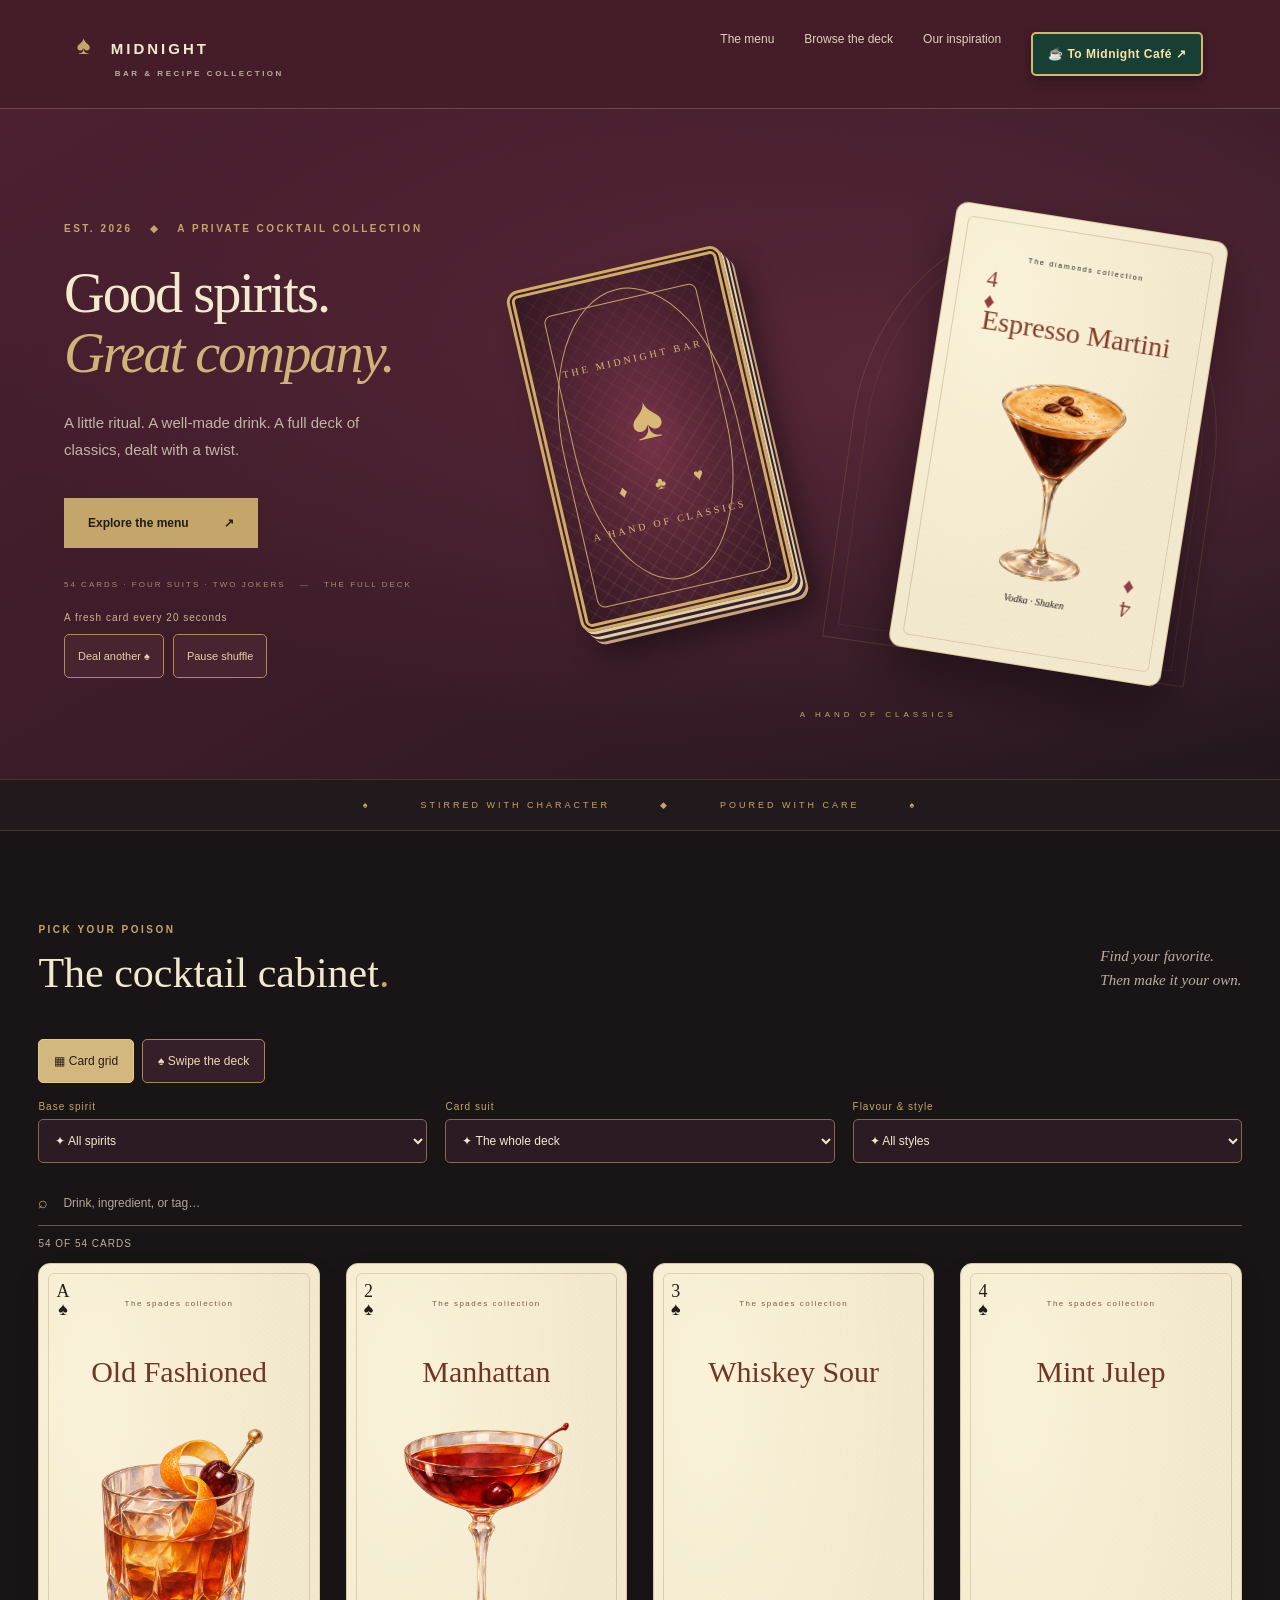
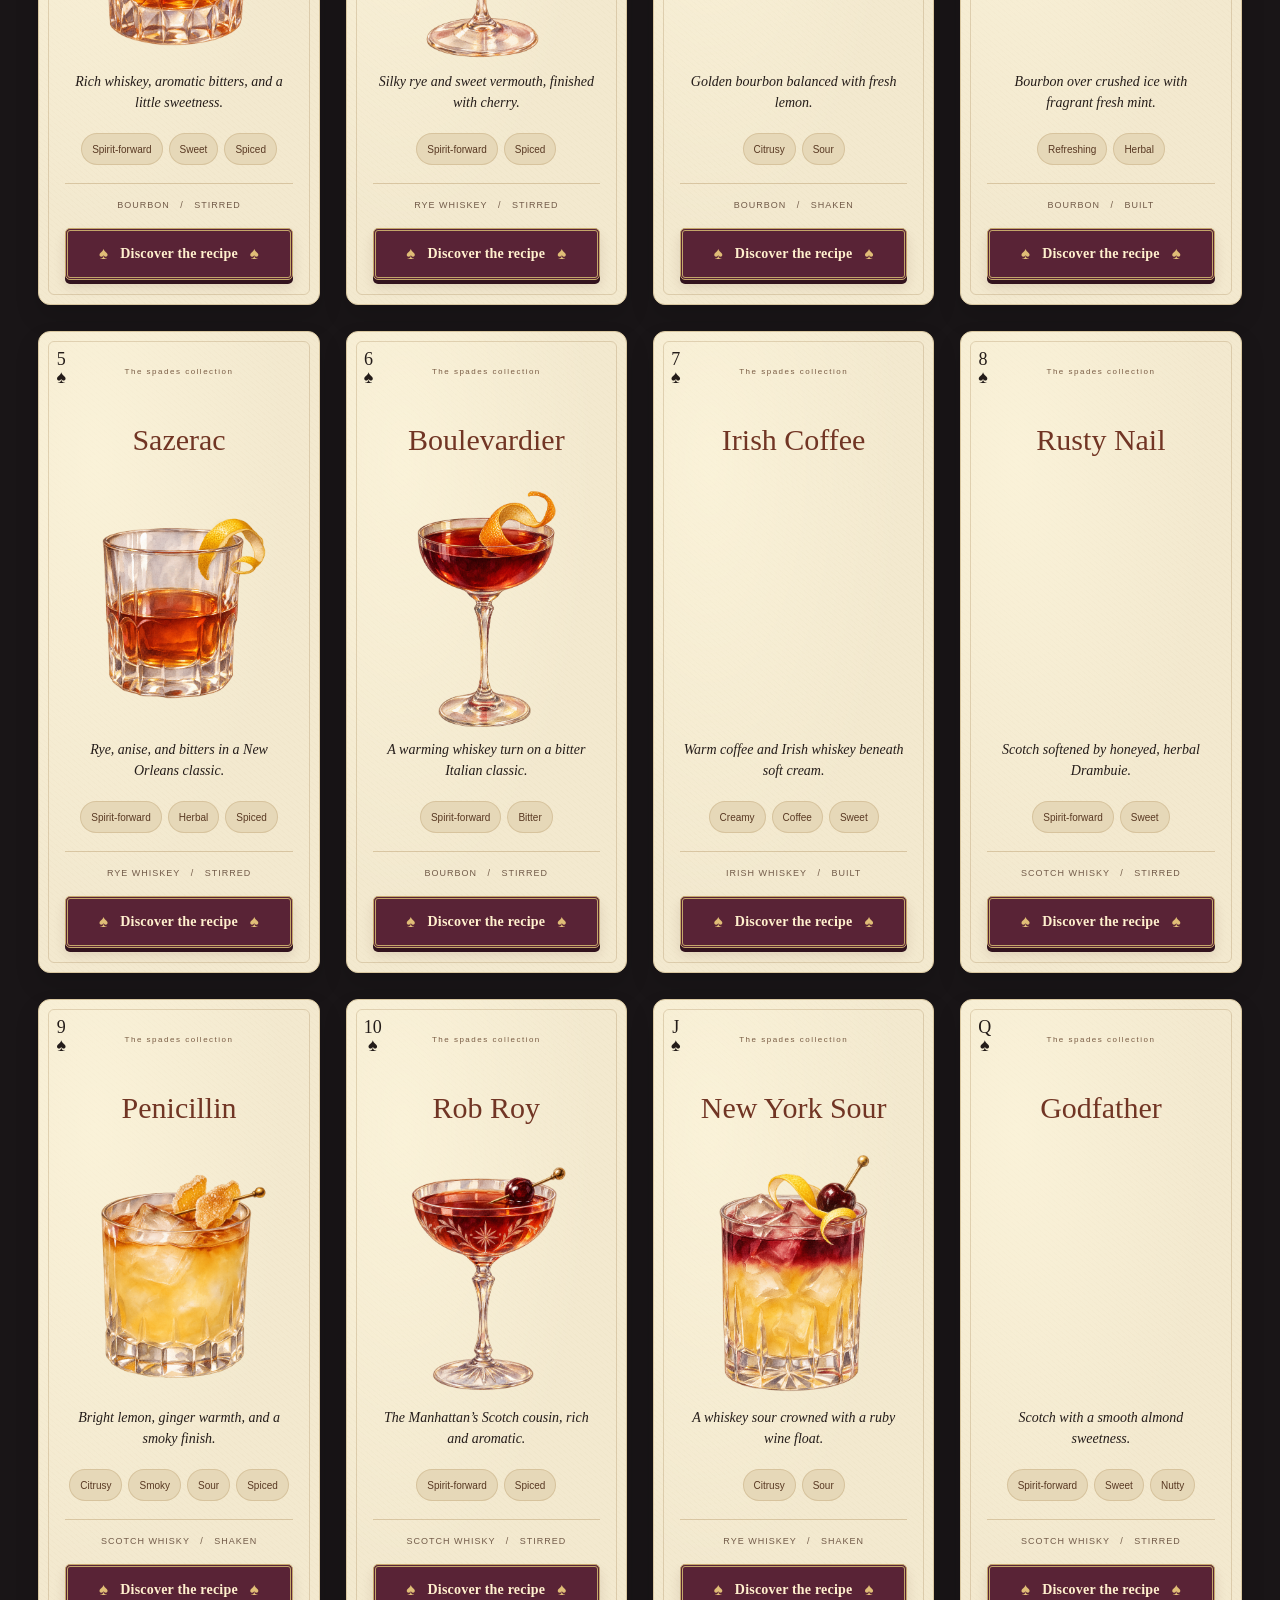
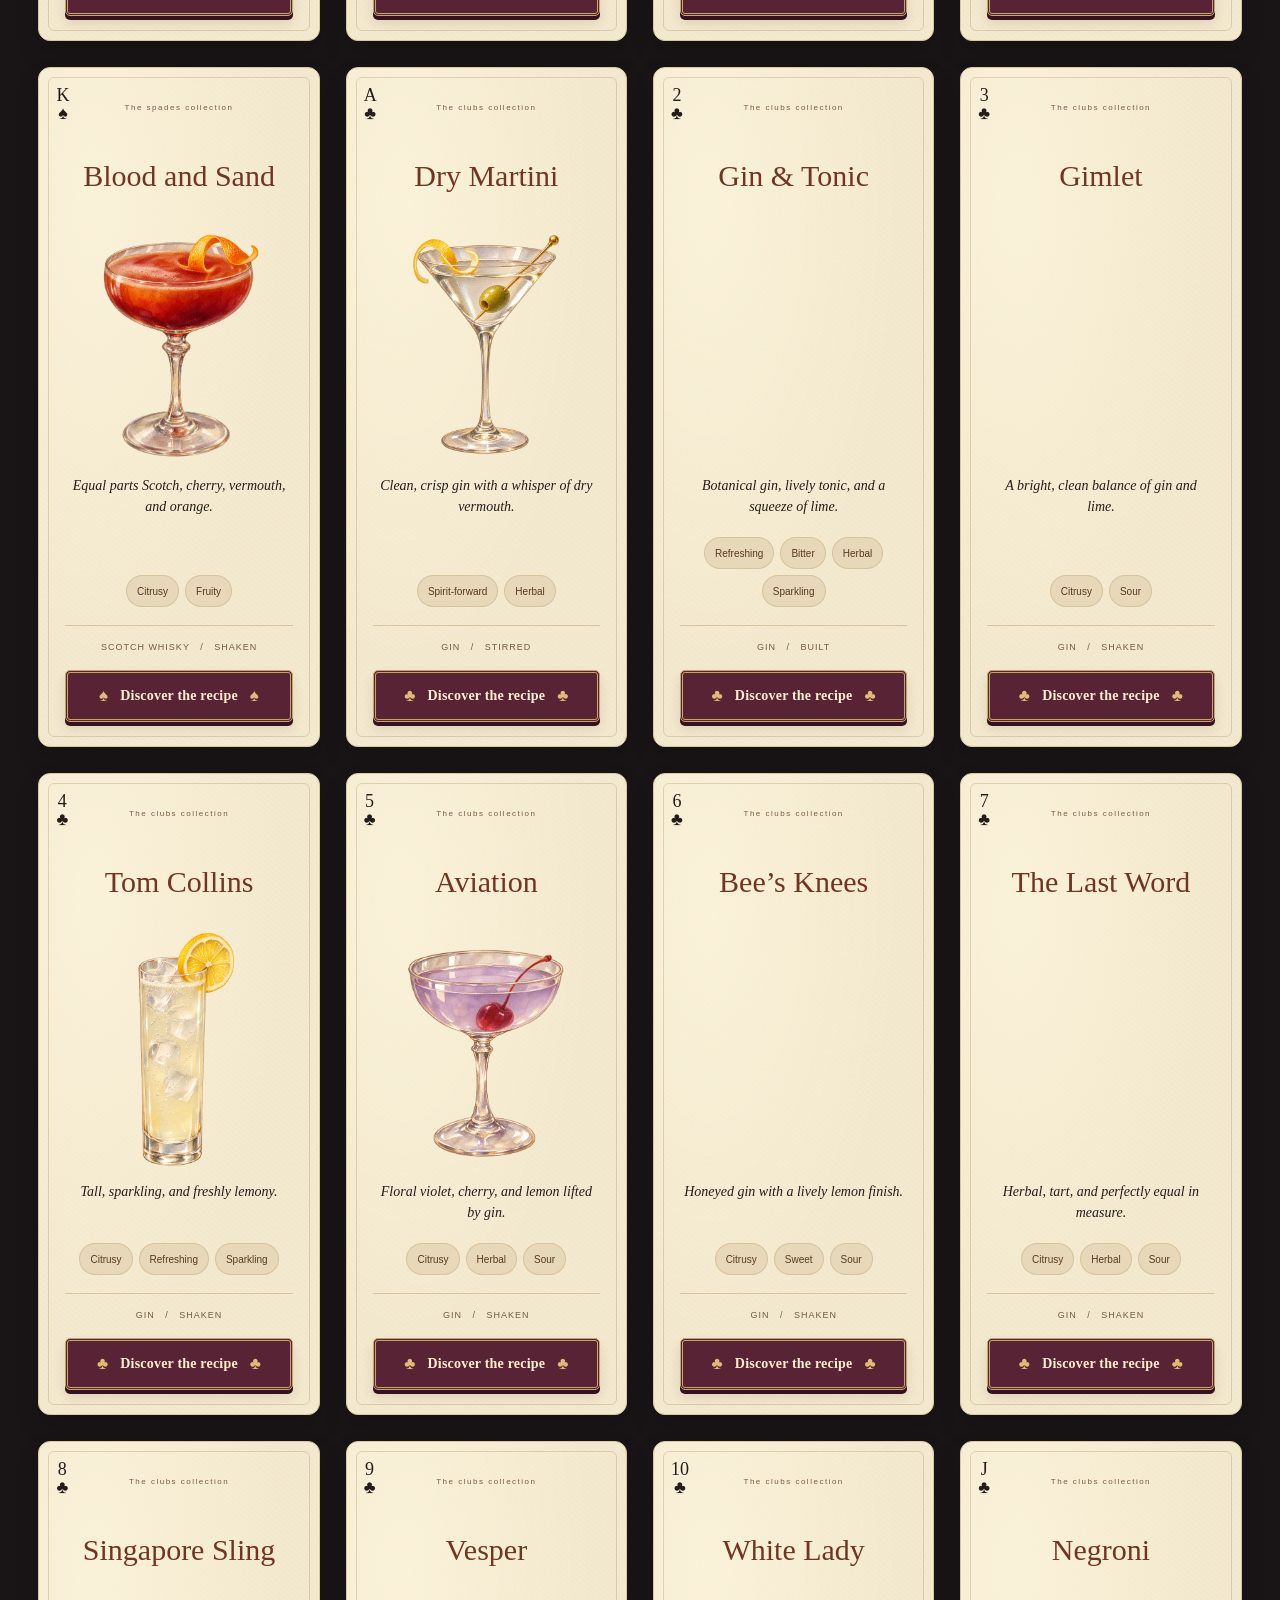
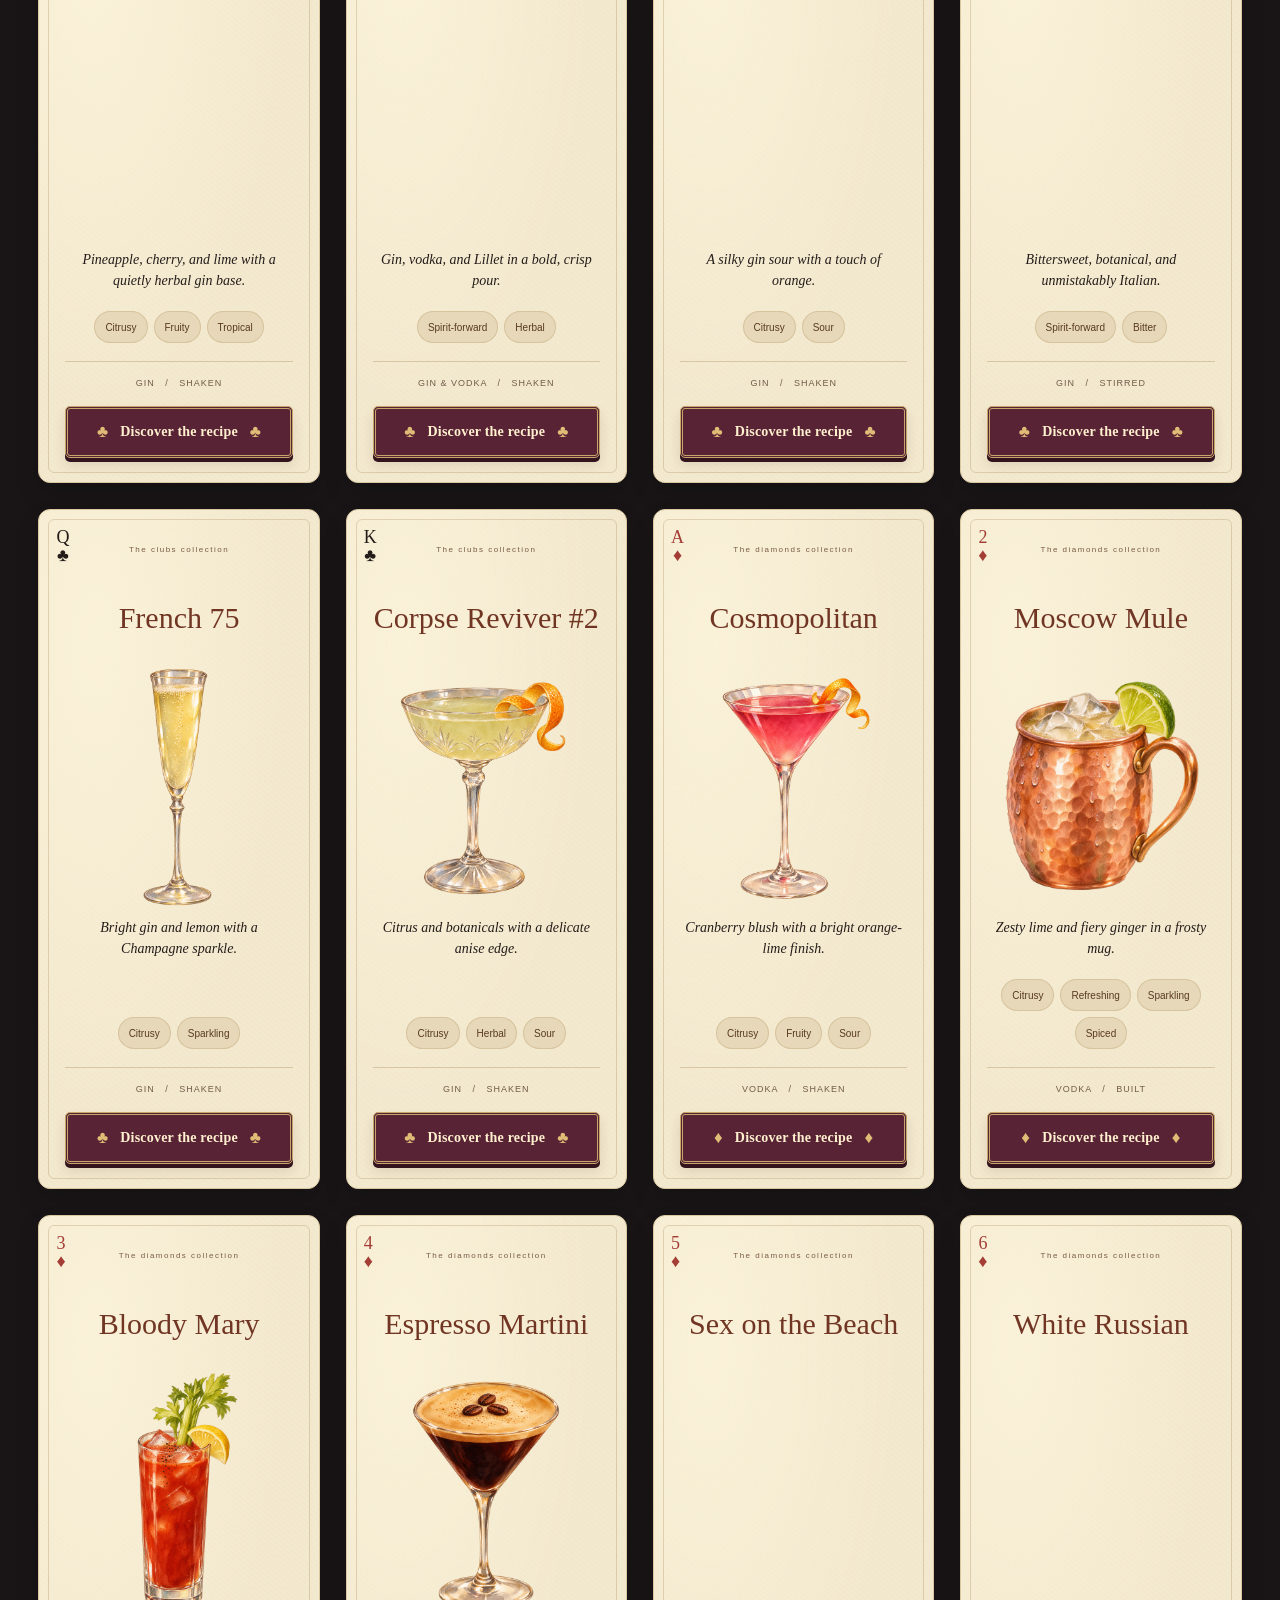
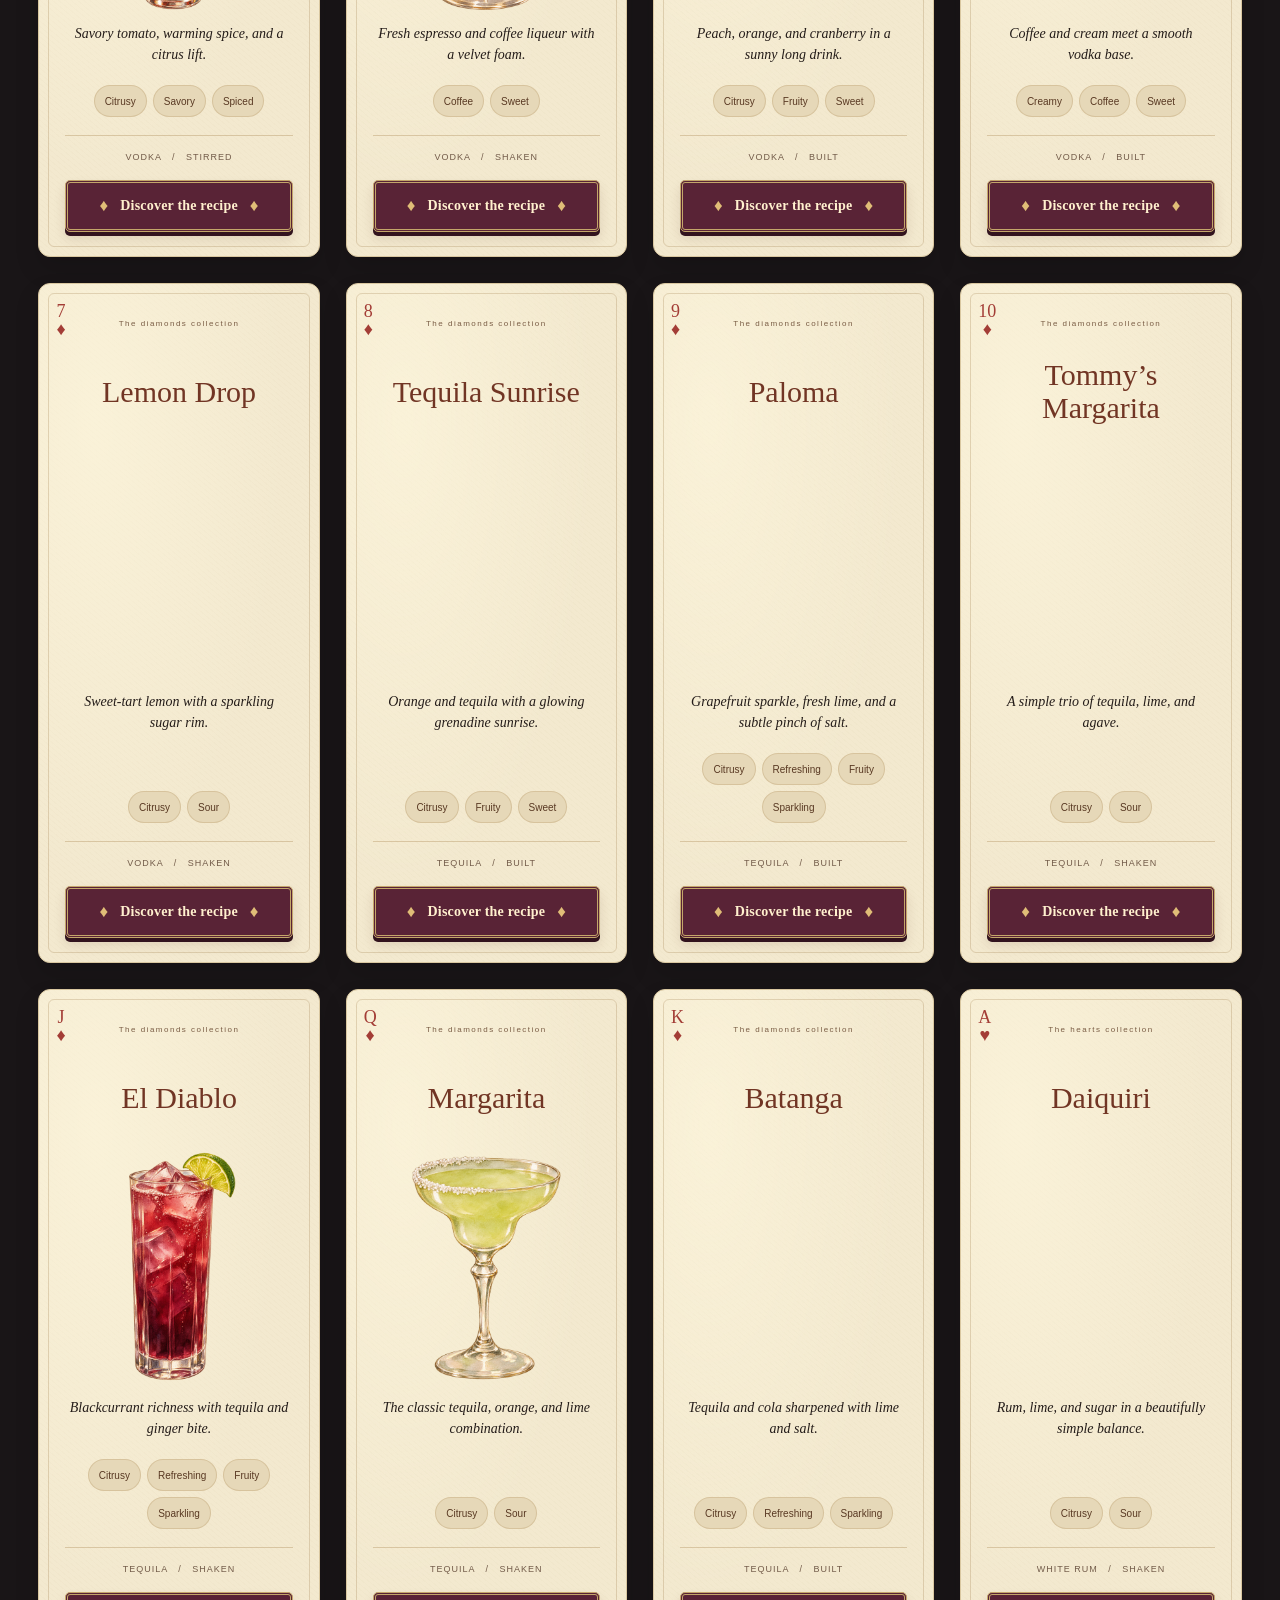
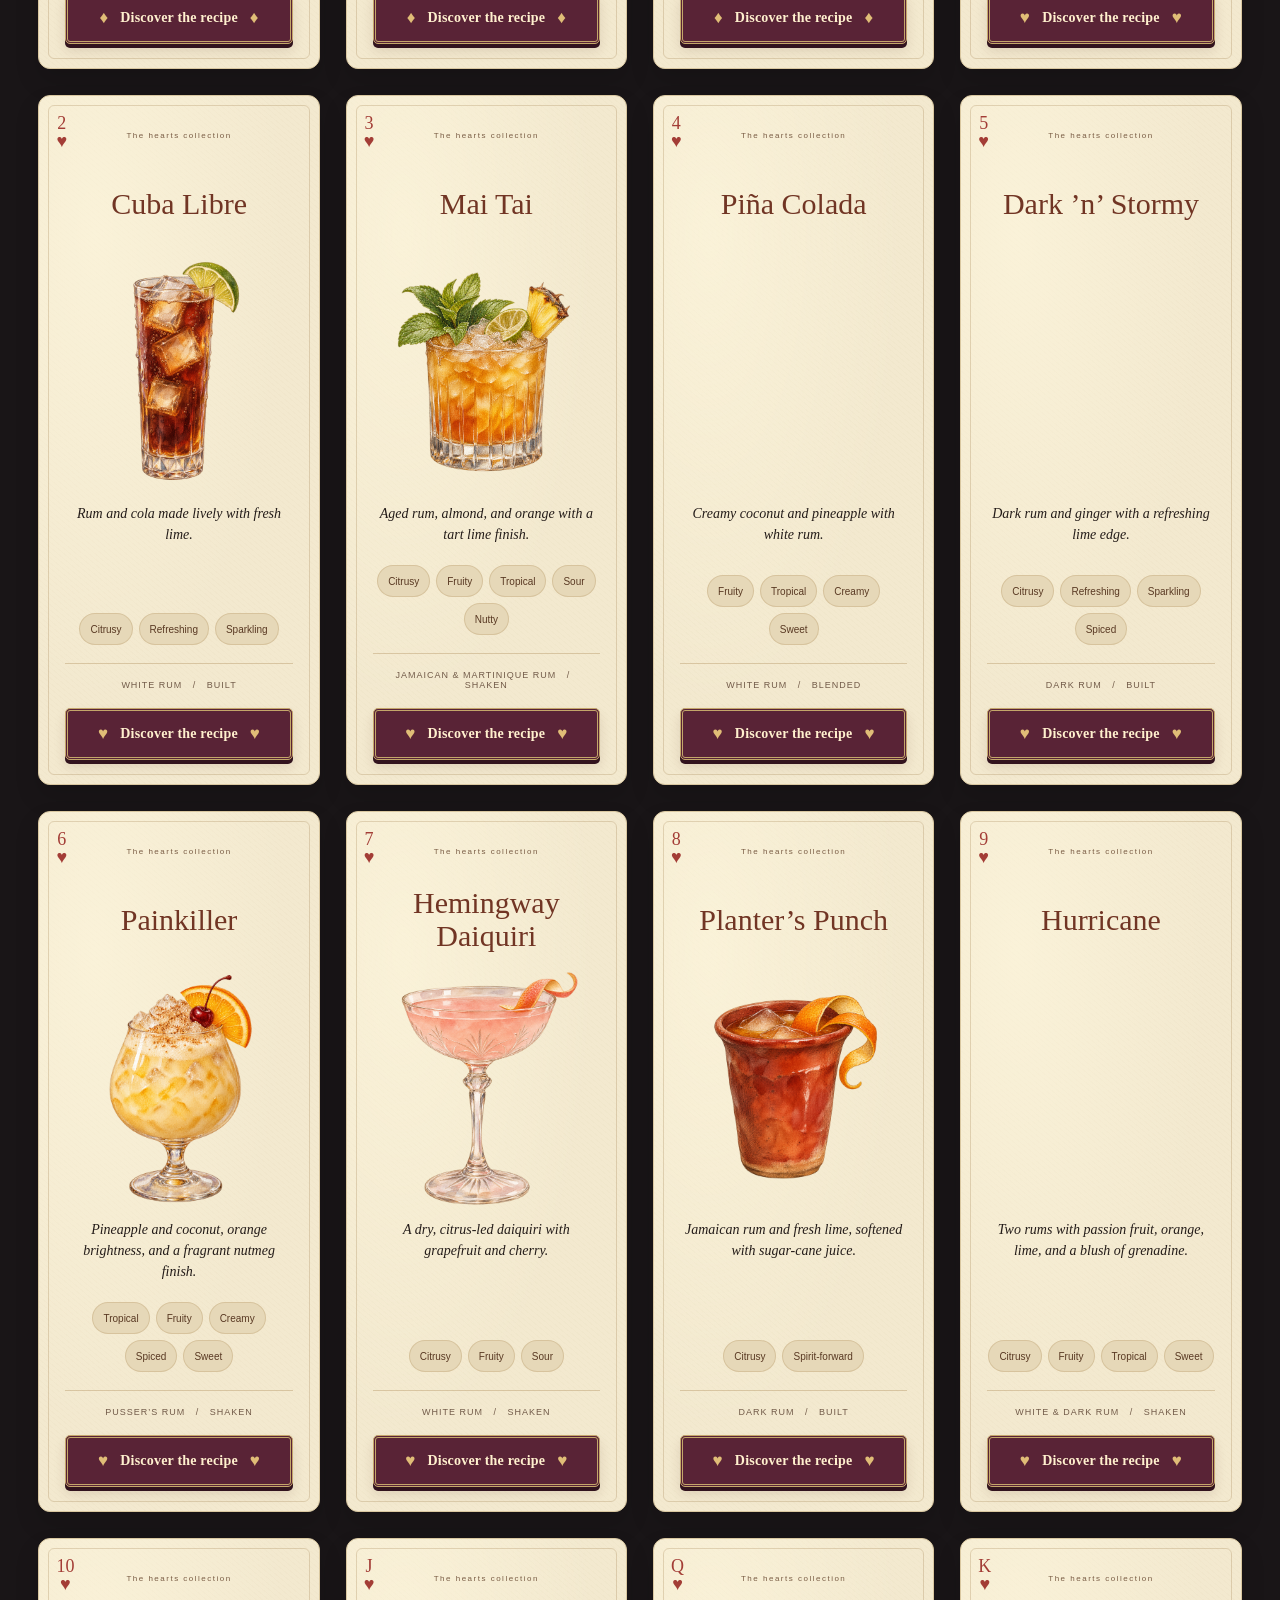
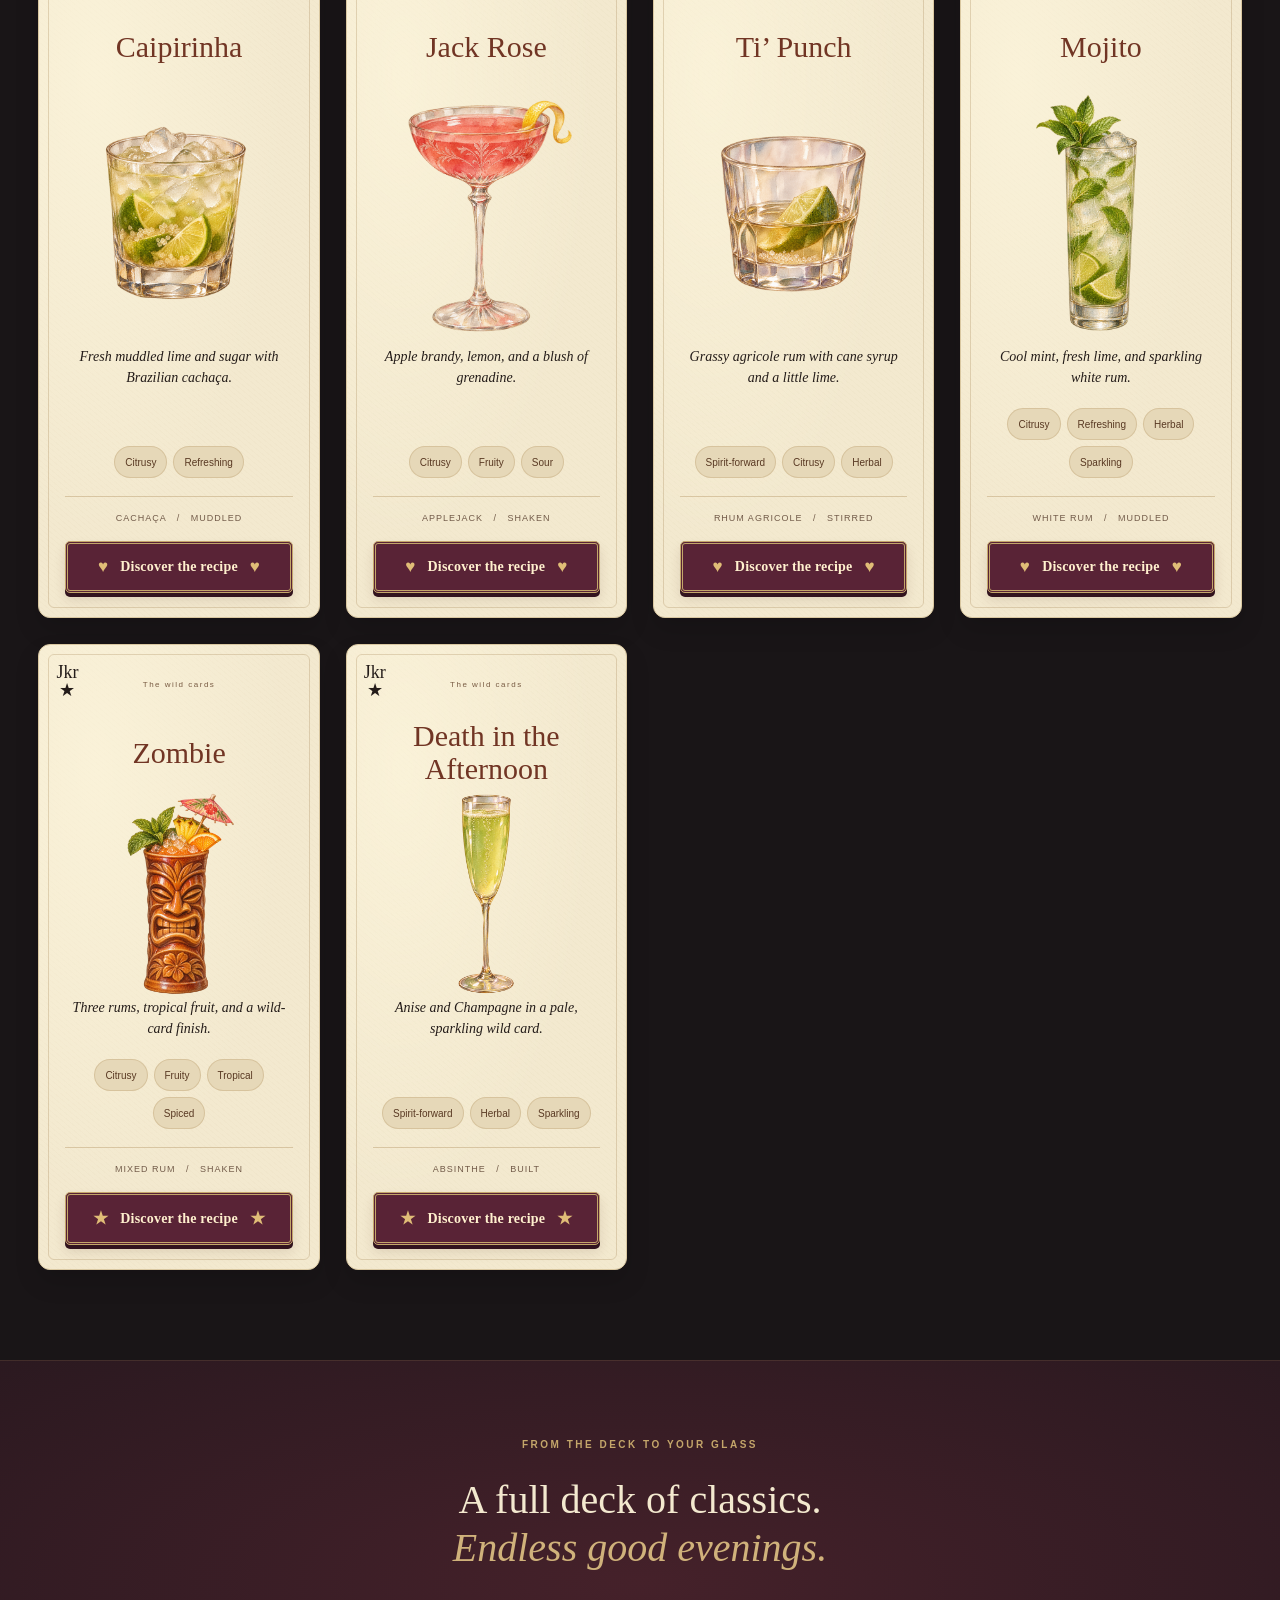
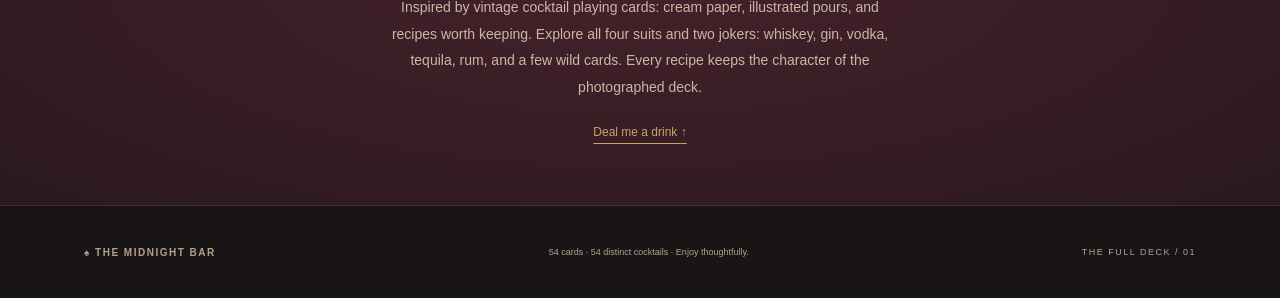
==== commit 9b9e3643: "Add ornate desktop dealing flourish and persistent pulsing drink selection" ====
--- a/index.html
+++ b/index.html
@@ -1,11 +1,11 @@
 <!doctype html>
 <html lang="en">
-<head><meta charset="utf-8"><meta name="viewport" content="width=device-width,initial-scale=1"><meta name="theme-color" content="#231116"><meta name="description" content="A full deck of 54 cocktail recipe cards. An illustrated recipe collection from The Midnight Bar."><title>The Midnight Bar — A hand of classics</title><link rel="stylesheet" href="styles.css?v=12"><script src="landing.js?v=1"></script><script src="recipes.js?v=8" defer></script><script src="artwork.js?v=8" defer></script><script src="illustrations.js?v=8" defer></script><script src="app.js?v=10" defer></script><script src="hero.js?v=10" defer></script><script src="deck-view.js?v=9" defer></script><link rel=stylesheet href=filter-layout.css?v=1></head>
+<head><meta charset="utf-8"><meta name="viewport" content="width=device-width,initial-scale=1"><meta name="theme-color" content="#231116"><meta name="description" content="A full deck of 54 cocktail recipe cards. An illustrated recipe collection from The Midnight Bar."><title>The Midnight Bar — A hand of classics</title><link rel="stylesheet" href="styles.css?v=12"><script src="landing.js?v=1"></script><link rel="stylesheet" href="selected-card.css?v=1"><link rel="stylesheet" href="hero-deal.css?v=1"><script src="selected-card.js?v=1"></script><script src="recipes.js?v=8" defer></script><script src="artwork.js?v=8" defer></script><script src="illustrations.js?v=8" defer></script><script src="app.js?v=11" defer></script><script src="hero.js?v=11" defer></script><script src="deck-view.js?v=9" defer></script><link rel=stylesheet href=filter-layout.css?v=1></head>
 <body id="top">
 <a class="skip" href="#menu">Skip to cocktail menu</a>
 <header><a class="brand" href="#home" aria-label="The Midnight Bar home"><span aria-hidden="true">♠</span> MIDNIGHT <small>BAR & RECIPE COLLECTION</small></a><nav aria-label="Main navigation"><a href="#menu">The menu</a><a href="#deck">Browse the deck</a><a href="#story">Our inspiration</a><a class="cafe-portal" href="coffee/#top" aria-label="To Midnight Café">☕ To Midnight Café ↗</a></nav></header>
 <main>
-<section class="hero" id="home"><div class="hero-copy"><p class="eyebrow">EST. 2026 <span>◆</span> A PRIVATE COCKTAIL COLLECTION</p><h1>Good spirits.<br><em>Great company.</em></h1><p class="intro">A little ritual. A well-made drink. A full deck of classics, dealt with a twist.</p><a class="button" href="#menu">Explore the menu <span aria-hidden="true">↗</span></a><p class="hero-note">54 CARDS · FOUR SUITS · TWO JOKERS <span>—</span> THE FULL DECK</p><div class="hero-controls"><p>A fresh card every 20 seconds</p><button type="button" id="hero-next">Deal another ♠</button><button type="button" id="hero-pause" aria-pressed="false">Pause shuffle</button></div></div><div class="hero-art" role="region" aria-label="Featured cocktail" aria-live="off"><div class="halo" aria-hidden="true"></div><div class="ghost-card" aria-hidden="true">♠</div><div class="featured-card"><span class="corner">A<br>♠</span><p class="card-kicker">THE ORIGINAL CLASSIC</p><h2>Old<br><em>Fashioned</em></h2><div id="hero-drink"></div><p class="card-caption">Bourbon · bitters · a little sweetness</p><span class="corner bottom">A<br>♠</span></div><span class="art-note">A HAND OF CLASSICS</span></div></section>
+<section class="hero" id="home"><div class="hero-copy"><p class="eyebrow">EST. 2026 <span>◆</span> A PRIVATE COCKTAIL COLLECTION</p><h1>Good spirits.<br><em>Great company.</em></h1><p class="intro">A little ritual. A well-made drink. A full deck of classics, dealt with a twist.</p><a class="button" href="#menu">Explore the menu <span aria-hidden="true">↗</span></a><p class="hero-note">54 CARDS · FOUR SUITS · TWO JOKERS <span>—</span> THE FULL DECK</p><div class="hero-controls"><p>A fresh card every 20 seconds</p><button type="button" id="hero-next">Deal another ♠</button><button type="button" id="hero-pause" aria-pressed="false">Pause shuffle</button></div></div><div class="hero-art" role="region" aria-label="Featured cocktail" aria-live="off"><div class="dealing-deck" aria-hidden="true"><div class="deck-emblem"><small>THE MIDNIGHT BAR</small>♠<span>♦ ♣ ♥</span><small>A HAND OF CLASSICS</small></div></div><div class="halo" aria-hidden="true"></div><div class="ghost-card" aria-hidden="true">♠</div><div class="featured-card"><span class="corner">A<br>♠</span><p class="card-kicker">THE ORIGINAL CLASSIC</p><h2>Old<br><em>Fashioned</em></h2><div id="hero-drink"></div><p class="card-caption">Bourbon · bitters · a little sweetness</p><span class="corner bottom">A<br>♠</span></div><span class="art-note">A HAND OF CLASSICS</span></div></section>
 <div class="divider" aria-hidden="true"><span>♠</span><span>STIRRED WITH CHARACTER</span><span>◆</span><span>POURED WITH CARE</span><span>♠</span></div>
 <section class="menu-section" id="menu"><div class="section-heading"><div><p class="eyebrow">PICK YOUR POISON</p><h2>The cocktail cabinet<span>.</span></h2></div><p>Find your favorite.<br>Then make it your own.</p></div><div class="view-switch" role="group" aria-label="Menu view"><button id="view-grid" type="button" aria-pressed="true" aria-controls="cards">▦ Card grid</button><button id="view-deck" type="button" aria-pressed="false" aria-controls="deck">♠ Swipe the deck</button></div><div class="toolbar">
 <label class="spirit-filter" for="spirit">Base spirit<select id="spirit"><option value="all">✦ All spirits</option><option value="whiskey">♠ Whiskey</option><option value="gin">♣ Gin</option><option value="vodka">♦ Vodka</option><option value="tequila">♦ Tequila</option><option value="rum">♥ Rum</option><option value="cachaca">♥ Cachaça</option><option value="applejack">♥ Applejack</option><option value="absinthe">★ Absinthe</option></select></label>
--- a/selected-card.css
+++ b/selected-card.css
@@ -0,0 +1,3 @@
+.cocktail-card.chosen-card,.coffee-card.chosen-card{outline:1px solid #dfbd79;outline-offset:3px;animation:chosen-gold 4.8s ease-in-out infinite;box-shadow:0 0 14px 3px #e4bd6550,0 0 32px #d5a44c30}
+@keyframes chosen-gold{0%,100%{box-shadow:0 0 12px 3px #e4bd6540,0 0 26px #d5a44c25}50%{box-shadow:0 0 22px 5px #e4bd6570,0 0 46px #d5a44c45}}
+@media(prefers-reduced-motion:reduce){.cocktail-card.chosen-card,.coffee-card.chosen-card{animation:none}}
--- a/hero-deal.css
+++ b/hero-deal.css
@@ -0,0 +1,11 @@
+.hero-art{perspective:1400px;isolation:isolate}.featured-content{animation:none;backface-visibility:hidden;transform:translateZ(1px)}.featured-card{transform-style:preserve-3d;z-index:3}.featured-card:before{content:'✦  ♠  ✦';position:absolute;inset:-1px;display:grid;place-items:center;border:8px double #c4a66a;border-radius:12px;color:#dfbd79;font:48px Georgia,serif;background:repeating-linear-gradient(45deg,#ad895b18 0 1px,transparent 1px 12px),radial-gradient(ellipse,#703248,#321722);opacity:0;pointer-events:none}
+.featured-card.is-dealing .featured-content{animation:reveal-face 3s linear both}.featured-card.is-dealing:before{animation:hide-back 3s linear both;z-index:5;transform:translateZ(3px)}
+@keyframes reveal-face{0%,49%{visibility:hidden}50%,100%{visibility:visible}}@keyframes hide-back{0%,49%{opacity:1}50%,100%{opacity:0}}
+@media(min-width:1150px){.hero h1{font-size:clamp(48px,4.4vw,64px)}}
+.dealing-deck{display:none;position:absolute;width:220px;height:350px;left:0;top:90px;transform:rotate(-13deg);border:8px double #d0aa67;border-radius:12px;background:repeating-linear-gradient(45deg,#c9a26118 0 1px,transparent 1px 12px),repeating-linear-gradient(-45deg,#c9a26118 0 1px,transparent 1px 12px),radial-gradient(ellipse,#753248,#321722);box-shadow:2px 3px 0 #e0d0a7,4px 6px 0 #39202a,6px 9px 0 #e0d0a7,8px 12px 0 #39202a,10px 15px 0 #c3a47b,15px 25px 30px #0007;color:#d9b878;text-align:center;pointer-events:none}.dealing-deck:before,.dealing-deck:after{content:'';position:absolute;inset:13px;border:1px solid #c5a06b;border-radius:50% 50% 8px 8px}.dealing-deck:after{inset:24px;transform:rotate(180deg)}.deck-emblem{position:absolute;inset:0;display:flex;flex-direction:column;align-items:center;justify-content:center;gap:22px;font:60px Georgia,serif}.deck-emblem small{font:10px Georgia,serif;letter-spacing:3px}.deck-emblem span{font-size:17px;letter-spacing:12px;margin-left:12px}.hero-art.is-dealing .dealing-deck{animation:deck-lift 3s ease-in-out}.featured-card.is-dealing{animation:grand-deal 3s cubic-bezier(.22,.65,.3,1) both;pointer-events:none}.hero-controls button:disabled{opacity:.55;cursor:wait}
+@keyframes grand-deal{0%{opacity:0;transform:translate(-80px,40px) rotateZ(-22deg) rotateY(180deg) scale(.78)}12%{opacity:1;transform:translate(-80px,20px) rotateZ(-22deg) rotateY(180deg) scale(.78)}38%{transform:translate(-30px,-55px) rotateZ(20deg) rotateY(180deg) scale(.92)}65%{transform:translate(12px,-25px) rotateZ(-10deg) rotateY(15deg) scale(1.04)}83%{transform:translate(0,5px) rotateZ(12deg) rotateY(-6deg) scale(1)}100%{opacity:1;transform:rotateZ(9deg) rotateY(0)}}
+@keyframes deck-lift{0%,100%{filter:brightness(1)}20%{filter:brightness(1.3)}50%{filter:brightness(1)}}
+@media(min-width:1150px){.hero{grid-template-columns:minmax(300px,.85fr) minmax(560px,1.3fr);gap:35px;padding-inline:max(5%,calc((100vw - 1360px)/2))}.hero-art{min-height:540px}.dealing-deck{display:block}.hero-art>.featured-card{justify-self:end;margin-right:20px}.hero-art>.ghost-card{display:none}.hero-art>.halo{right:0}.hero-art{--deal-x:-270px}.featured-card.is-dealing{animation-name:table-deal}}
+@keyframes table-deal{0%{opacity:0;transform:translate(var(--deal-x),10px) rotateZ(-13deg) rotateY(180deg) scale(.8)}12%{opacity:1;transform:translate(var(--deal-x),-5px) rotateZ(-13deg) rotateY(180deg) scale(.8)}38%{transform:translate(-145px,-65px) rotateZ(25deg) rotateY(190deg) scale(.95)}67%{transform:translate(20px,-30px) rotateZ(-14deg) rotateY(-12deg) scale(1.06)}85%{transform:translate(0,6px) rotateZ(12deg) rotateY(5deg)}100%{opacity:1;transform:rotateZ(9deg) rotateY(0)}}
+@media(max-width:600px){.hero-art{overflow:clip;overflow-clip-margin:25px}.featured-card.is-dealing{animation-name:grand-deal}}
+@media(prefers-reduced-motion:reduce){.featured-card.is-dealing,.hero-art.is-dealing .dealing-deck{animation:none}.featured-card{transform:rotate(9deg)}}
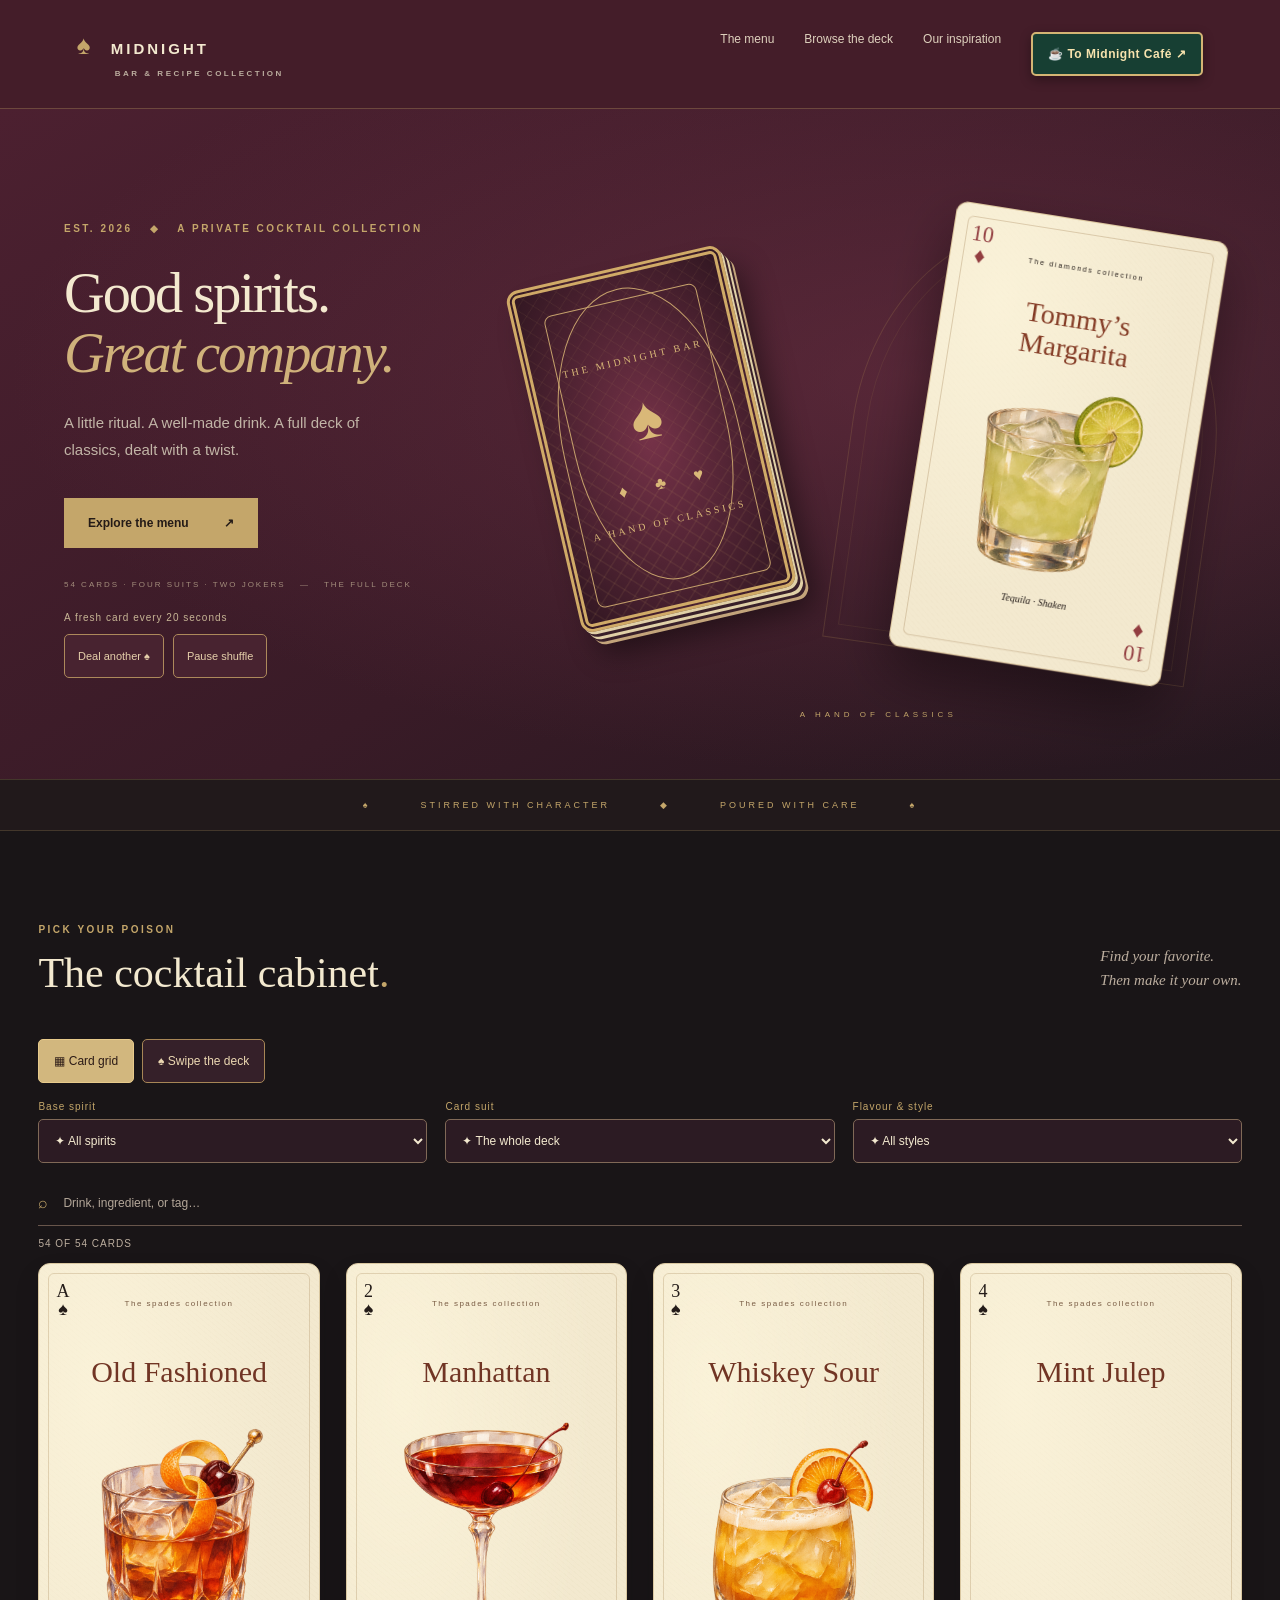
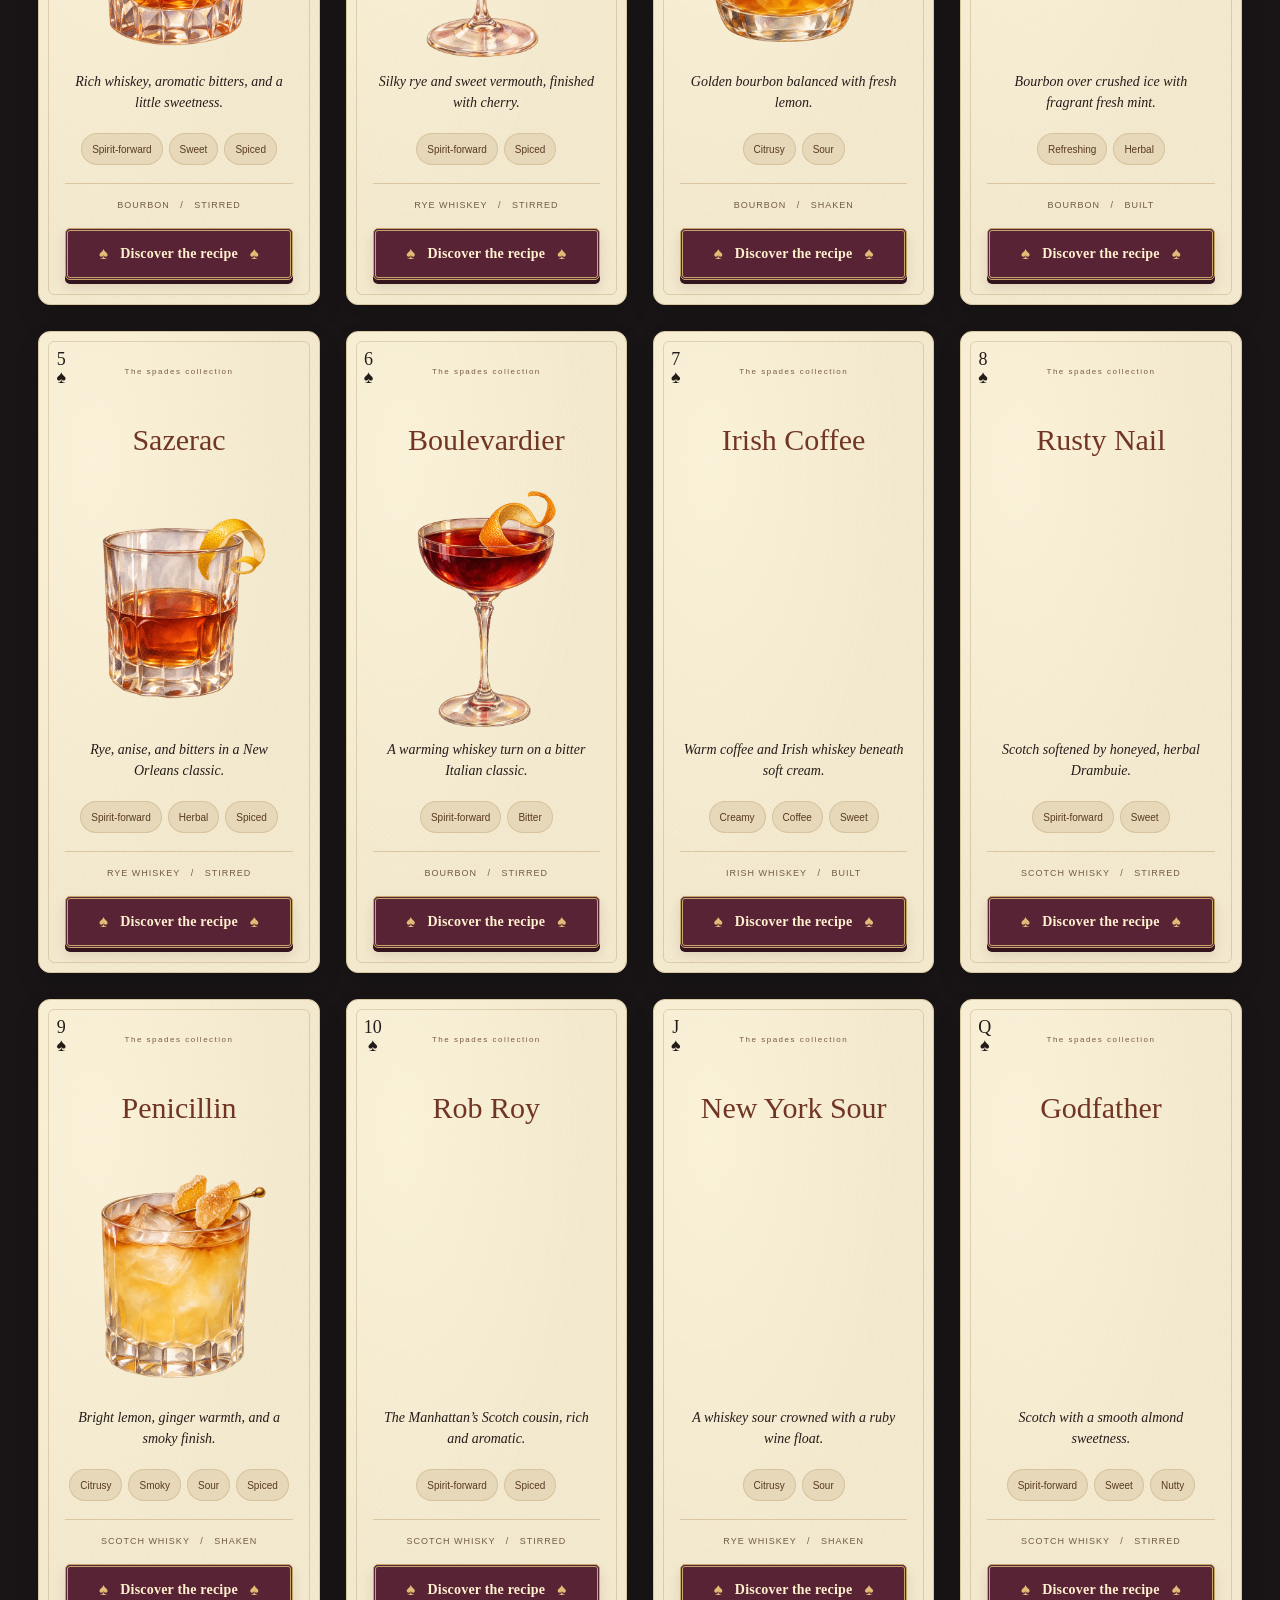
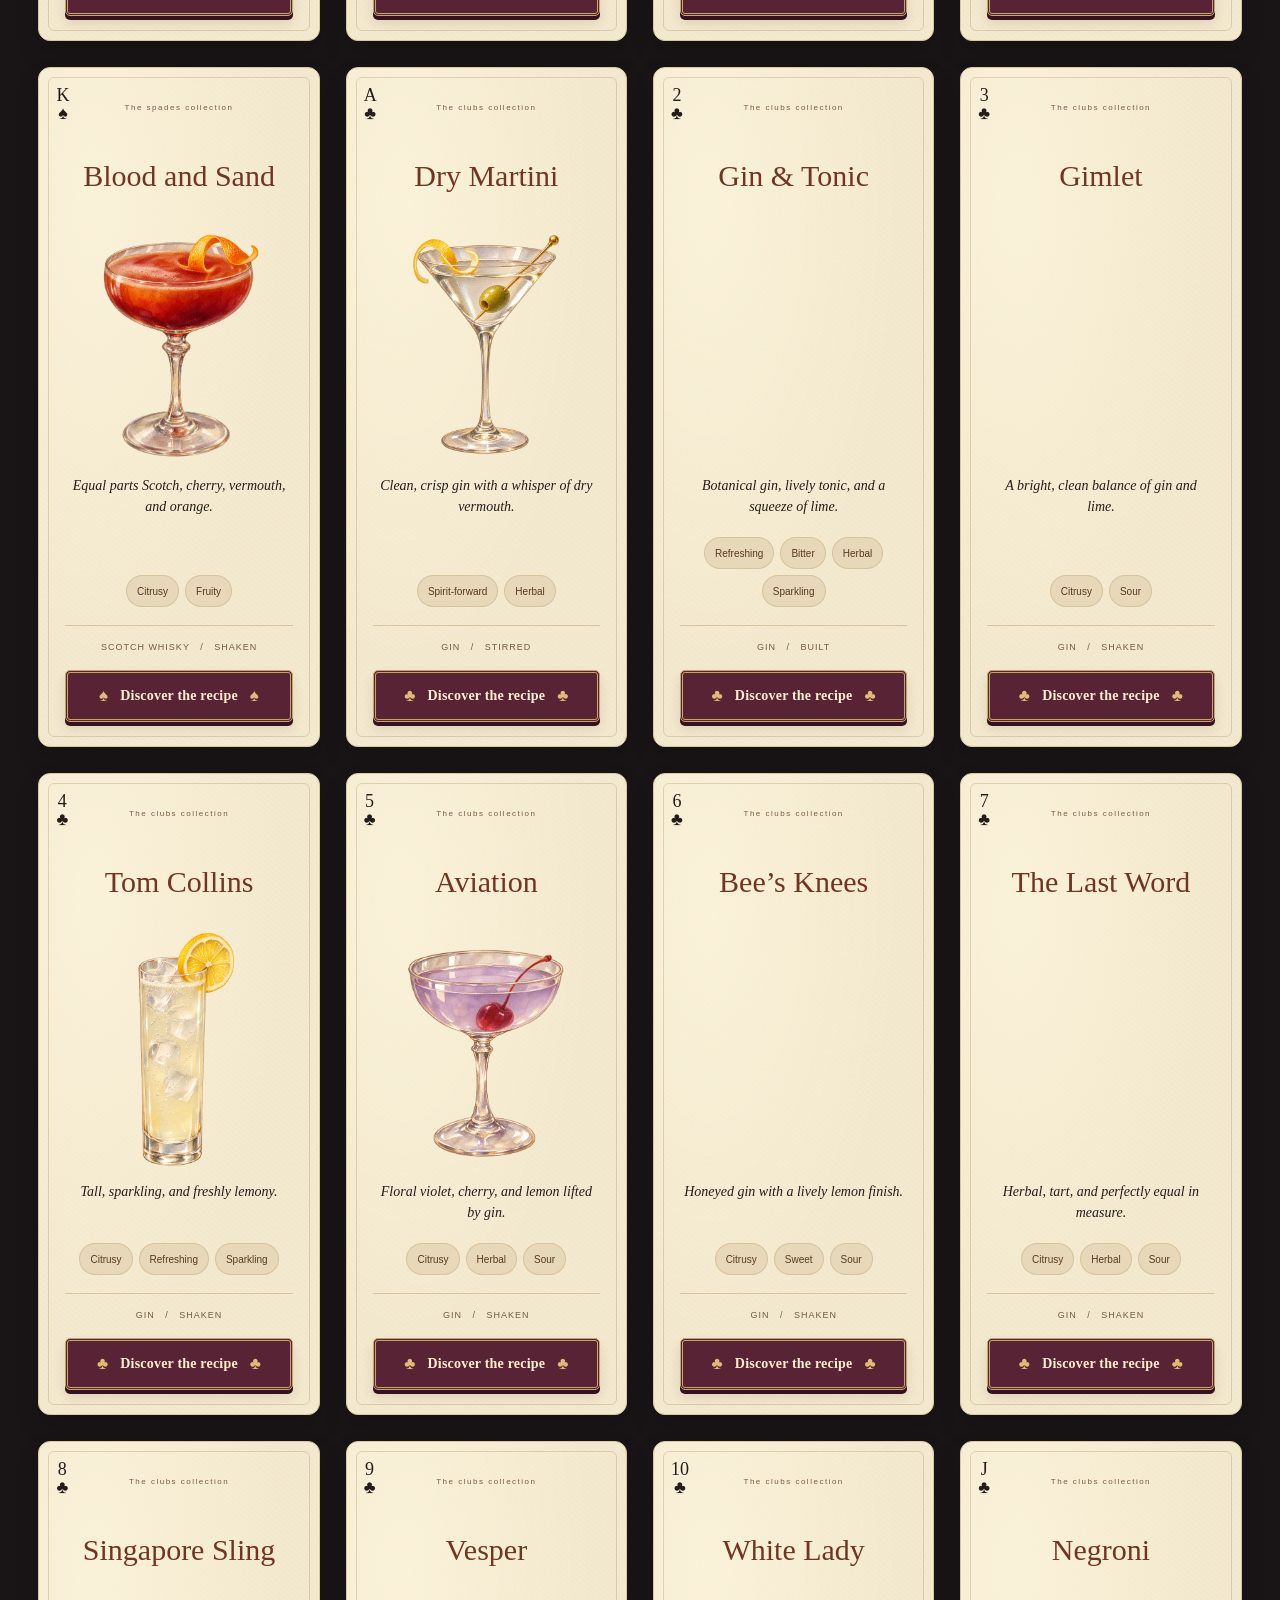
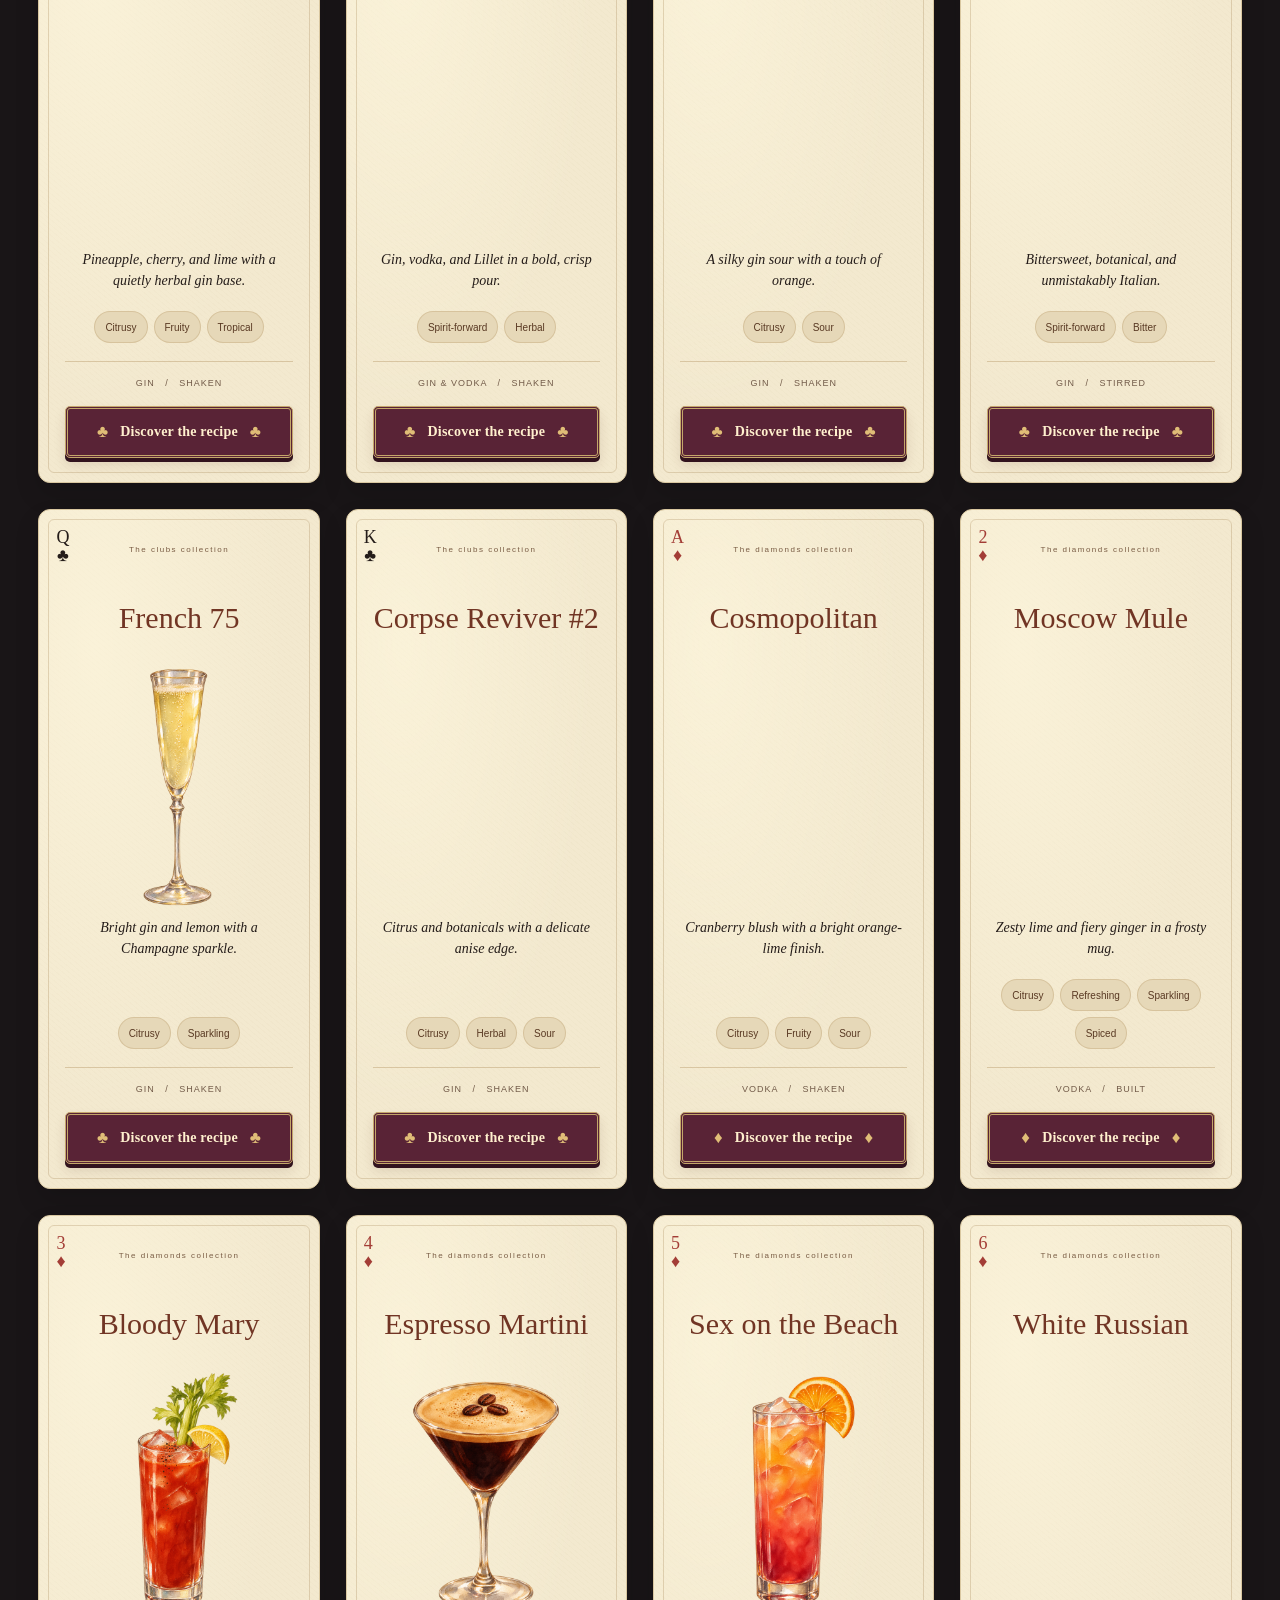
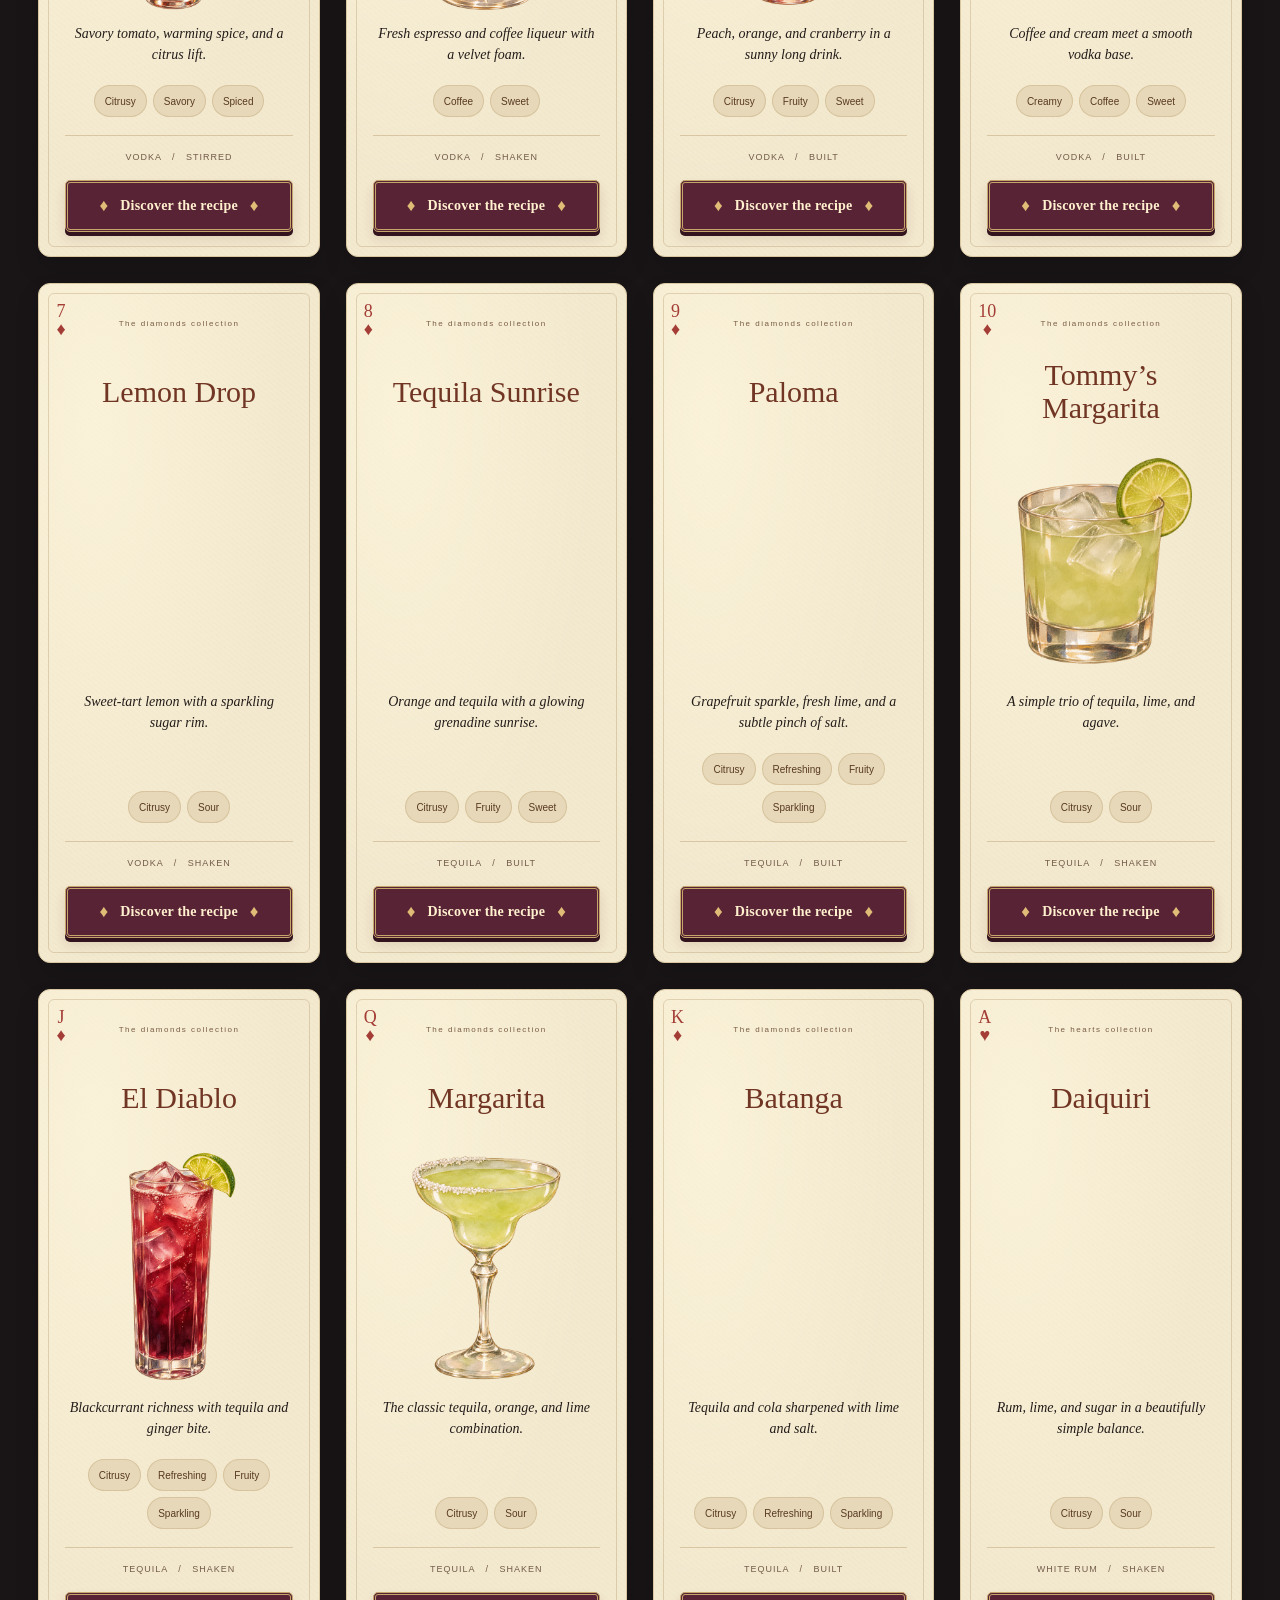
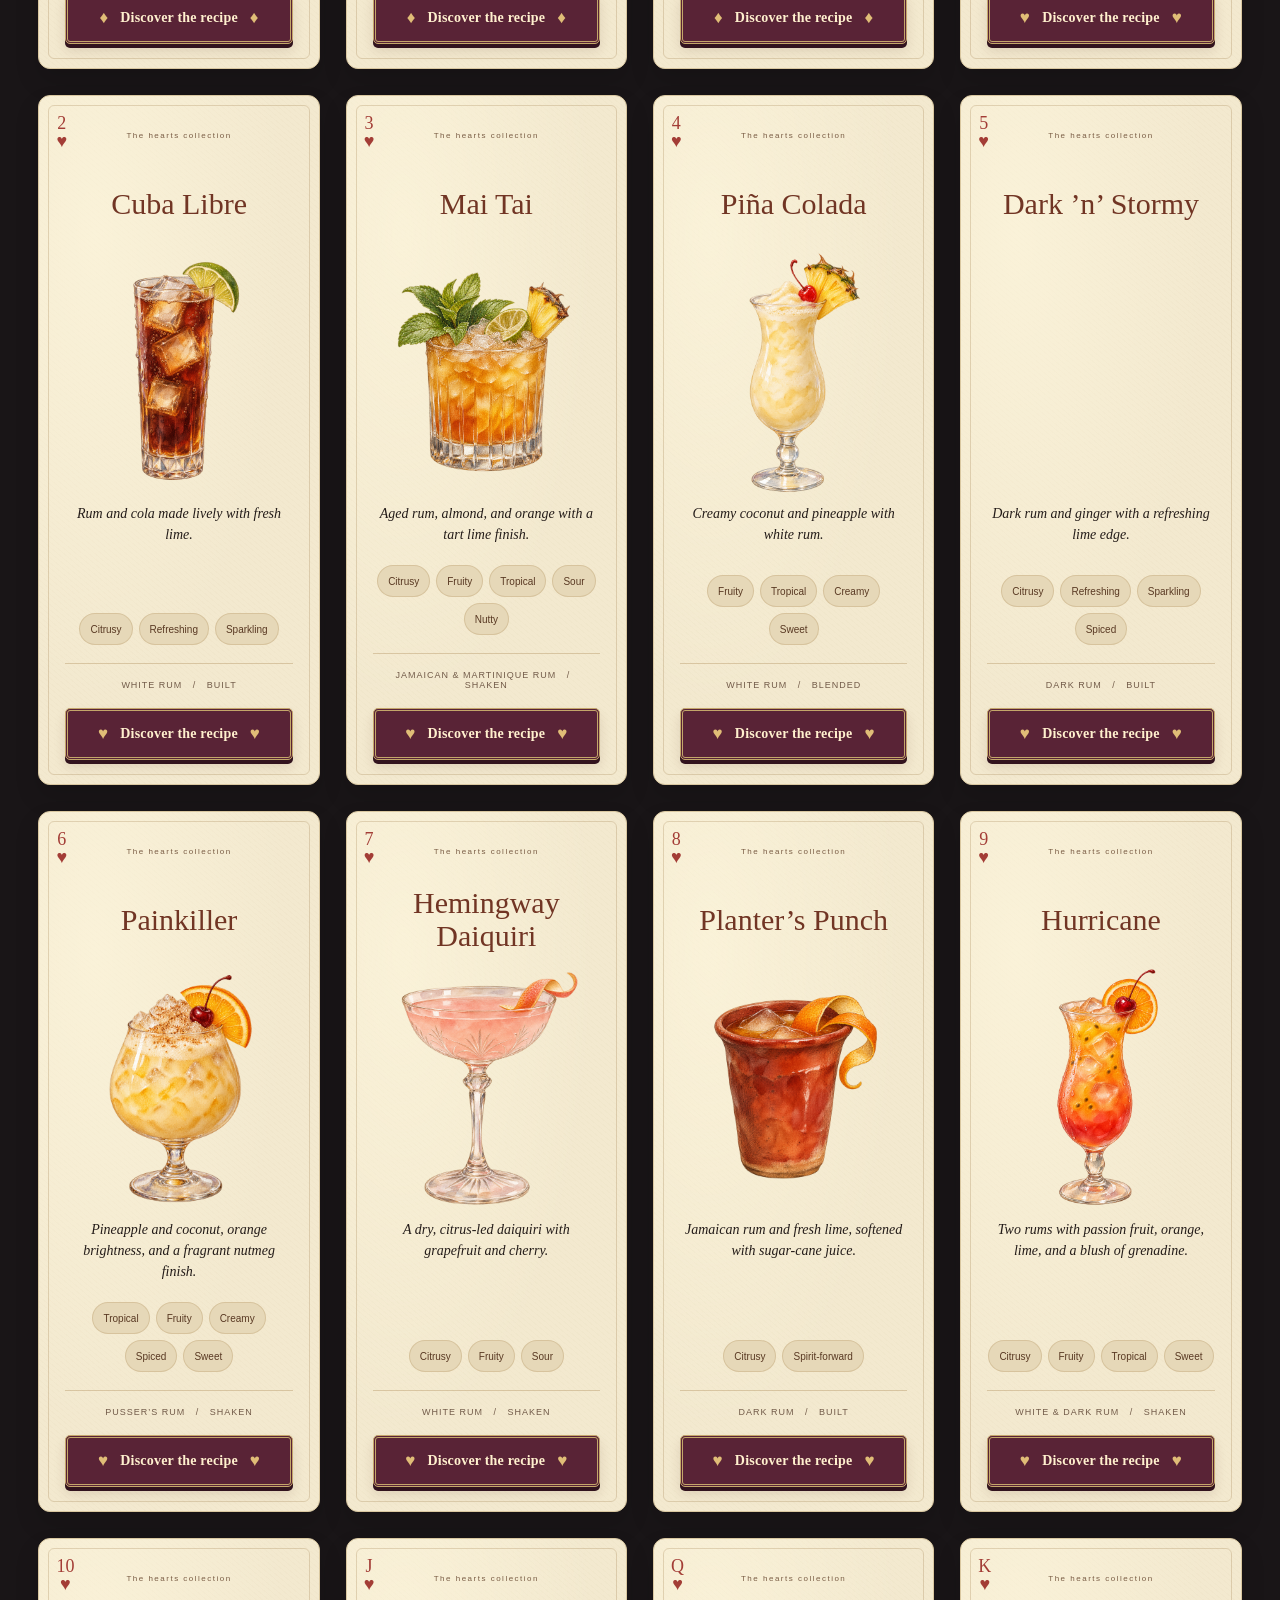
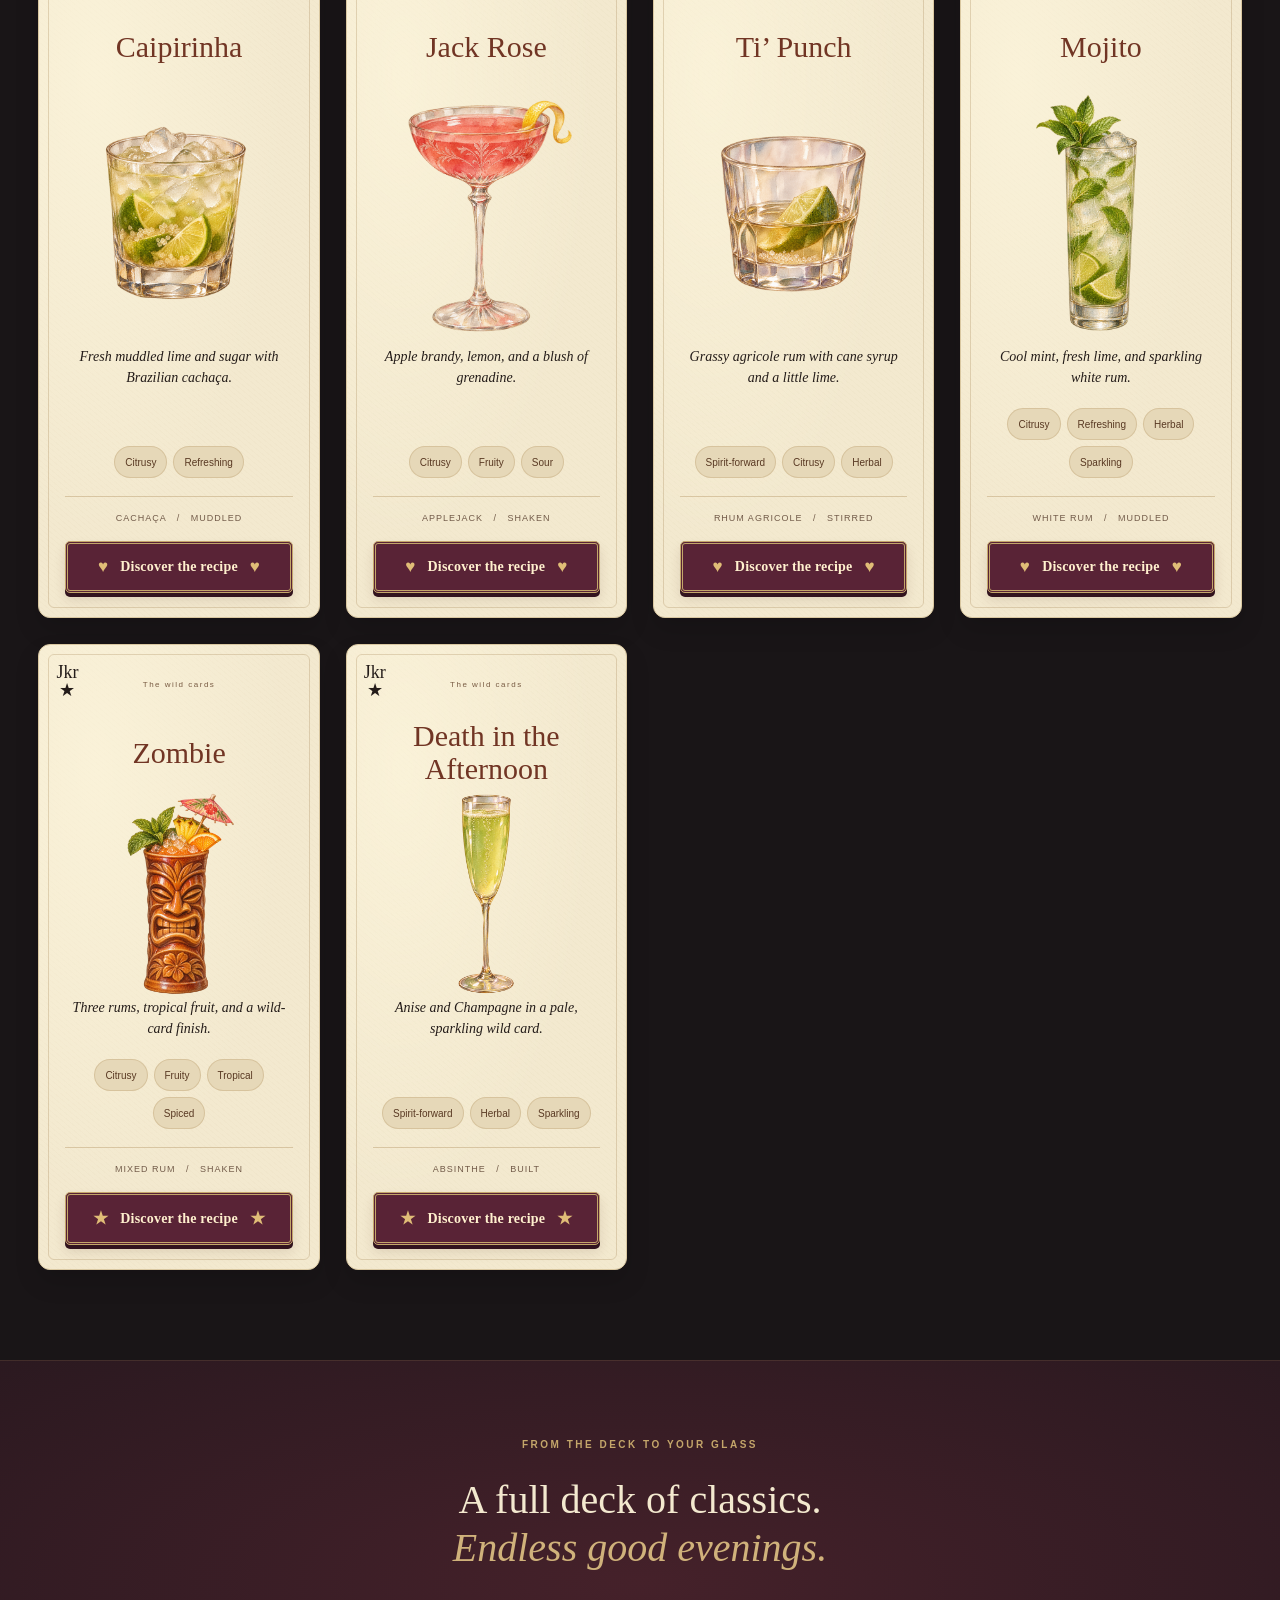
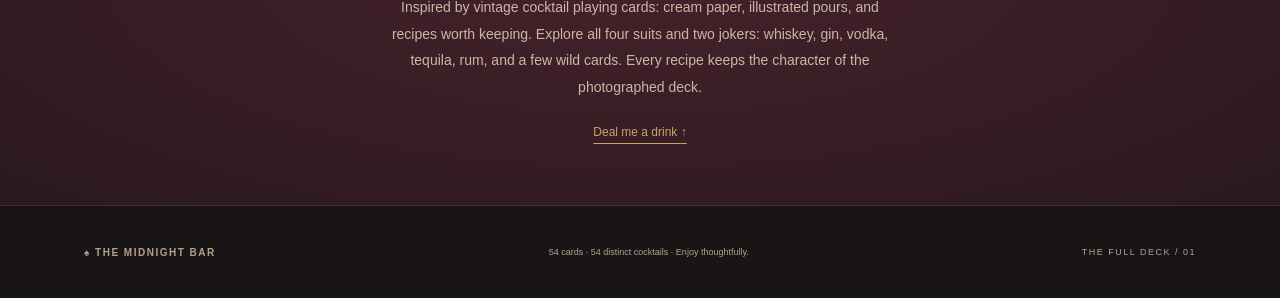
==== commit 0b272efa: "Return featured card to deck and reveal true illustrated face during flip" ====
--- a/index.html
+++ b/index.html
@@ -1,24 +1,24 @@
-<!doctype html>
-<html lang="en">
-<head><meta charset="utf-8"><meta name="viewport" content="width=device-width,initial-scale=1"><meta name="theme-color" content="#231116"><meta name="description" content="A full deck of 54 cocktail recipe cards. An illustrated recipe collection from The Midnight Bar."><title>The Midnight Bar — A hand of classics</title><link rel="stylesheet" href="styles.css?v=12"><script src="landing.js?v=1"></script><link rel="stylesheet" href="selected-card.css?v=1"><link rel="stylesheet" href="hero-deal.css?v=1"><script src="selected-card.js?v=1"></script><script src="recipes.js?v=8" defer></script><script src="artwork.js?v=8" defer></script><script src="illustrations.js?v=8" defer></script><script src="app.js?v=11" defer></script><script src="hero.js?v=11" defer></script><script src="deck-view.js?v=9" defer></script><link rel=stylesheet href=filter-layout.css?v=1></head>
-<body id="top">
-<a class="skip" href="#menu">Skip to cocktail menu</a>
-<header><a class="brand" href="#home" aria-label="The Midnight Bar home"><span aria-hidden="true">♠</span> MIDNIGHT <small>BAR & RECIPE COLLECTION</small></a><nav aria-label="Main navigation"><a href="#menu">The menu</a><a href="#deck">Browse the deck</a><a href="#story">Our inspiration</a><a class="cafe-portal" href="coffee/#top" aria-label="To Midnight Café">☕ To Midnight Café ↗</a></nav></header>
-<main>
-<section class="hero" id="home"><div class="hero-copy"><p class="eyebrow">EST. 2026 <span>◆</span> A PRIVATE COCKTAIL COLLECTION</p><h1>Good spirits.<br><em>Great company.</em></h1><p class="intro">A little ritual. A well-made drink. A full deck of classics, dealt with a twist.</p><a class="button" href="#menu">Explore the menu <span aria-hidden="true">↗</span></a><p class="hero-note">54 CARDS · FOUR SUITS · TWO JOKERS <span>—</span> THE FULL DECK</p><div class="hero-controls"><p>A fresh card every 20 seconds</p><button type="button" id="hero-next">Deal another ♠</button><button type="button" id="hero-pause" aria-pressed="false">Pause shuffle</button></div></div><div class="hero-art" role="region" aria-label="Featured cocktail" aria-live="off"><div class="dealing-deck" aria-hidden="true"><div class="deck-emblem"><small>THE MIDNIGHT BAR</small>♠<span>♦ ♣ ♥</span><small>A HAND OF CLASSICS</small></div></div><div class="halo" aria-hidden="true"></div><div class="ghost-card" aria-hidden="true">♠</div><div class="featured-card"><span class="corner">A<br>♠</span><p class="card-kicker">THE ORIGINAL CLASSIC</p><h2>Old<br><em>Fashioned</em></h2><div id="hero-drink"></div><p class="card-caption">Bourbon · bitters · a little sweetness</p><span class="corner bottom">A<br>♠</span></div><span class="art-note">A HAND OF CLASSICS</span></div></section>
-<div class="divider" aria-hidden="true"><span>♠</span><span>STIRRED WITH CHARACTER</span><span>◆</span><span>POURED WITH CARE</span><span>♠</span></div>
-<section class="menu-section" id="menu"><div class="section-heading"><div><p class="eyebrow">PICK YOUR POISON</p><h2>The cocktail cabinet<span>.</span></h2></div><p>Find your favorite.<br>Then make it your own.</p></div><div class="view-switch" role="group" aria-label="Menu view"><button id="view-grid" type="button" aria-pressed="true" aria-controls="cards">▦ Card grid</button><button id="view-deck" type="button" aria-pressed="false" aria-controls="deck">♠ Swipe the deck</button></div><div class="toolbar">
-<label class="spirit-filter" for="spirit">Base spirit<select id="spirit"><option value="all">✦ All spirits</option><option value="whiskey">♠ Whiskey</option><option value="gin">♣ Gin</option><option value="vodka">♦ Vodka</option><option value="tequila">♦ Tequila</option><option value="rum">♥ Rum</option><option value="cachaca">♥ Cachaça</option><option value="applejack">♥ Applejack</option><option value="absinthe">★ Absinthe</option></select></label>
-<label class="spirit-filter" for="suit">Card suit<select id="suit"><option value="all">✦ The whole deck</option><option value="♠">♠ Spades</option><option value="♣">♣ Clubs</option><option value="♦">♦ Diamonds</option><option value="♥">♥ Hearts</option><option value="★">★ Jokers</option></select></label>
-<label class="spirit-filter" for="style">Flavour &amp; style<select id="style"><option value="all">✦ All styles</option></select></label>
-<div class="filter-summary"><span id="active-filters" aria-live="polite"></span><button type="button" id="clear-filters" hidden>Clear filters ×</button></div><label class="search"><span aria-hidden="true">⌕</span><span class="sr-only">Search cocktails, ingredients, or tags</span><input type="search" id="search" placeholder="Drink, ingredient, or tag…"></label>
-</div><p id="results" class="results" aria-live="polite"></p><div class="cards" id="cards"></div><section id="deck" class="deck-view" aria-label="Swipeable cocktail deck" hidden>
-<p class="deck-hint">Swipe left for the next card, right to go back.<br>Use the filters above to shape your hand.</p>
-<div class="deck-controls"><button type="button" id="deck-prev" aria-label="Previous cocktail">← Previous</button><p id="deck-position" role="status" aria-live="polite" aria-atomic="true"></p><button type="button" id="deck-next" aria-label="Next cocktail">Next →</button></div>
-<div id="deck-stage" class="deck-stage" tabindex="0" role="region" aria-roledescription="carousel" aria-label="Cocktail cards. Use left and right arrow keys."><div id="deck-card"></div></div><p id="deck-empty" hidden>No cards in this hand. Change a filter or choose another suit.</p>
-</section><div id="empty" hidden><h3>No cocktails in this hand.</h3><p>Try “bourbon”, “lemon”, or another style.</p><button class="button" id="reset">Show all cocktails</button></div><noscript><p>Enable JavaScript to explore the interactive recipes. All 54 card recipes are also included in RECIPES.md.</p></noscript></section>
-<section class="story" id="story"><p class="eyebrow">FROM THE DECK TO YOUR GLASS</p><h2>A full deck of classics.<br><em>Endless good evenings.</em></h2><p>Inspired by vintage cocktail playing cards: cream paper, illustrated pours, and recipes worth keeping. Explore all four suits and two jokers: whiskey, gin, vodka, tequila, rum, and a few wild cards. Every recipe keeps the character of the photographed deck.</p><a href="#menu">Deal me a drink <span aria-hidden="true">↑</span></a></section>
-</main><footer><a class="brand" href="#home">♠ THE MIDNIGHT BAR</a><p>54 cards · 54 distinct cocktails · Enjoy thoughtfully.</p><span>THE FULL DECK / 01</span></footer>
-<dialog id="recipe" aria-labelledby="recipe-title"><button class="close" aria-label="Close recipe">×</button><div id="recipe-content"></div></dialog>
-<button id="back-to-top" class="back-to-top" type="button" aria-label="Return to top" title="Return to top"><span aria-hidden="true">↑</span></button>
-</body></html>
+<!doctype html>
+<html lang="en">
+<head><meta charset="utf-8"><meta name="viewport" content="width=device-width,initial-scale=1"><meta name="theme-color" content="#231116"><meta name="description" content="A full deck of 54 cocktail recipe cards. An illustrated recipe collection from The Midnight Bar."><title>The Midnight Bar — A hand of classics</title><link rel="stylesheet" href="styles.css?v=12"><script src="landing.js?v=1"></script><link rel="stylesheet" href="selected-card.css?v=1"><link rel="stylesheet" href="hero-deal.css?v=2"><script src="selected-card.js?v=1"></script><script src="recipes.js?v=8" defer></script><script src="artwork.js?v=8" defer></script><script src="illustrations.js?v=8" defer></script><script src="app.js?v=11" defer></script><script src="hero.js?v=12" defer></script><script src="deck-view.js?v=9" defer></script><link rel=stylesheet href=filter-layout.css?v=1></head>
+<body id="top">
+<a class="skip" href="#menu">Skip to cocktail menu</a>
+<header><a class="brand" href="#home" aria-label="The Midnight Bar home"><span aria-hidden="true">♠</span> MIDNIGHT <small>BAR & RECIPE COLLECTION</small></a><nav aria-label="Main navigation"><a href="#menu">The menu</a><a href="#deck">Browse the deck</a><a href="#story">Our inspiration</a><a class="cafe-portal" href="coffee/#top" aria-label="To Midnight Café">☕ To Midnight Café ↗</a></nav></header>
+<main>
+<section class="hero" id="home"><div class="hero-copy"><p class="eyebrow">EST. 2026 <span>◆</span> A PRIVATE COCKTAIL COLLECTION</p><h1>Good spirits.<br><em>Great company.</em></h1><p class="intro">A little ritual. A well-made drink. A full deck of classics, dealt with a twist.</p><a class="button" href="#menu">Explore the menu <span aria-hidden="true">↗</span></a><p class="hero-note">54 CARDS · FOUR SUITS · TWO JOKERS <span>—</span> THE FULL DECK</p><div class="hero-controls"><p>A fresh card every 20 seconds</p><button type="button" id="hero-next">Deal another ♠</button><button type="button" id="hero-pause" aria-pressed="false">Pause shuffle</button></div></div><div class="hero-art" role="region" aria-label="Featured cocktail" aria-live="off"><div class="dealing-deck" aria-hidden="true"><div class="deck-emblem"><small>THE MIDNIGHT BAR</small>♠<span>♦ ♣ ♥</span><small>A HAND OF CLASSICS</small></div></div><div class="halo" aria-hidden="true"></div><div class="ghost-card" aria-hidden="true">♠</div><div class="featured-card"><span class="corner">A<br>♠</span><p class="card-kicker">THE ORIGINAL CLASSIC</p><h2>Old<br><em>Fashioned</em></h2><div id="hero-drink"></div><p class="card-caption">Bourbon · bitters · a little sweetness</p><span class="corner bottom">A<br>♠</span></div><span class="art-note">A HAND OF CLASSICS</span></div></section>
+<div class="divider" aria-hidden="true"><span>♠</span><span>STIRRED WITH CHARACTER</span><span>◆</span><span>POURED WITH CARE</span><span>♠</span></div>
+<section class="menu-section" id="menu"><div class="section-heading"><div><p class="eyebrow">PICK YOUR POISON</p><h2>The cocktail cabinet<span>.</span></h2></div><p>Find your favorite.<br>Then make it your own.</p></div><div class="view-switch" role="group" aria-label="Menu view"><button id="view-grid" type="button" aria-pressed="true" aria-controls="cards">▦ Card grid</button><button id="view-deck" type="button" aria-pressed="false" aria-controls="deck">♠ Swipe the deck</button></div><div class="toolbar">
+<label class="spirit-filter" for="spirit">Base spirit<select id="spirit"><option value="all">✦ All spirits</option><option value="whiskey">♠ Whiskey</option><option value="gin">♣ Gin</option><option value="vodka">♦ Vodka</option><option value="tequila">♦ Tequila</option><option value="rum">♥ Rum</option><option value="cachaca">♥ Cachaça</option><option value="applejack">♥ Applejack</option><option value="absinthe">★ Absinthe</option></select></label>
+<label class="spirit-filter" for="suit">Card suit<select id="suit"><option value="all">✦ The whole deck</option><option value="♠">♠ Spades</option><option value="♣">♣ Clubs</option><option value="♦">♦ Diamonds</option><option value="♥">♥ Hearts</option><option value="★">★ Jokers</option></select></label>
+<label class="spirit-filter" for="style">Flavour &amp; style<select id="style"><option value="all">✦ All styles</option></select></label>
+<div class="filter-summary"><span id="active-filters" aria-live="polite"></span><button type="button" id="clear-filters" hidden>Clear filters ×</button></div><label class="search"><span aria-hidden="true">⌕</span><span class="sr-only">Search cocktails, ingredients, or tags</span><input type="search" id="search" placeholder="Drink, ingredient, or tag…"></label>
+</div><p id="results" class="results" aria-live="polite"></p><div class="cards" id="cards"></div><section id="deck" class="deck-view" aria-label="Swipeable cocktail deck" hidden>
+<p class="deck-hint">Swipe left for the next card, right to go back.<br>Use the filters above to shape your hand.</p>
+<div class="deck-controls"><button type="button" id="deck-prev" aria-label="Previous cocktail">← Previous</button><p id="deck-position" role="status" aria-live="polite" aria-atomic="true"></p><button type="button" id="deck-next" aria-label="Next cocktail">Next →</button></div>
+<div id="deck-stage" class="deck-stage" tabindex="0" role="region" aria-roledescription="carousel" aria-label="Cocktail cards. Use left and right arrow keys."><div id="deck-card"></div></div><p id="deck-empty" hidden>No cards in this hand. Change a filter or choose another suit.</p>
+</section><div id="empty" hidden><h3>No cocktails in this hand.</h3><p>Try “bourbon”, “lemon”, or another style.</p><button class="button" id="reset">Show all cocktails</button></div><noscript><p>Enable JavaScript to explore the interactive recipes. All 54 card recipes are also included in RECIPES.md.</p></noscript></section>
+<section class="story" id="story"><p class="eyebrow">FROM THE DECK TO YOUR GLASS</p><h2>A full deck of classics.<br><em>Endless good evenings.</em></h2><p>Inspired by vintage cocktail playing cards: cream paper, illustrated pours, and recipes worth keeping. Explore all four suits and two jokers: whiskey, gin, vodka, tequila, rum, and a few wild cards. Every recipe keeps the character of the photographed deck.</p><a href="#menu">Deal me a drink <span aria-hidden="true">↑</span></a></section>
+</main><footer><a class="brand" href="#home">♠ THE MIDNIGHT BAR</a><p>54 cards · 54 distinct cocktails · Enjoy thoughtfully.</p><span>THE FULL DECK / 01</span></footer>
+<dialog id="recipe" aria-labelledby="recipe-title"><button class="close" aria-label="Close recipe">×</button><div id="recipe-content"></div></dialog>
+<button id="back-to-top" class="back-to-top" type="button" aria-label="Return to top" title="Return to top"><span aria-hidden="true">↑</span></button>
+</body></html>
--- a/hero-deal.css
+++ b/hero-deal.css
@@ -1,11 +1,16 @@
-.hero-art{perspective:1400px;isolation:isolate}.featured-content{animation:none;backface-visibility:hidden;transform:translateZ(1px)}.featured-card{transform-style:preserve-3d;z-index:3}.featured-card:before{content:'✦  ♠  ✦';position:absolute;inset:-1px;display:grid;place-items:center;border:8px double #c4a66a;border-radius:12px;color:#dfbd79;font:48px Georgia,serif;background:repeating-linear-gradient(45deg,#ad895b18 0 1px,transparent 1px 12px),radial-gradient(ellipse,#703248,#321722);opacity:0;pointer-events:none}
-.featured-card.is-dealing .featured-content{animation:reveal-face 3s linear both}.featured-card.is-dealing:before{animation:hide-back 3s linear both;z-index:5;transform:translateZ(3px)}
-@keyframes reveal-face{0%,49%{visibility:hidden}50%,100%{visibility:visible}}@keyframes hide-back{0%,49%{opacity:1}50%,100%{opacity:0}}
-@media(min-width:1150px){.hero h1{font-size:clamp(48px,4.4vw,64px)}}
-.dealing-deck{display:none;position:absolute;width:220px;height:350px;left:0;top:90px;transform:rotate(-13deg);border:8px double #d0aa67;border-radius:12px;background:repeating-linear-gradient(45deg,#c9a26118 0 1px,transparent 1px 12px),repeating-linear-gradient(-45deg,#c9a26118 0 1px,transparent 1px 12px),radial-gradient(ellipse,#753248,#321722);box-shadow:2px 3px 0 #e0d0a7,4px 6px 0 #39202a,6px 9px 0 #e0d0a7,8px 12px 0 #39202a,10px 15px 0 #c3a47b,15px 25px 30px #0007;color:#d9b878;text-align:center;pointer-events:none}.dealing-deck:before,.dealing-deck:after{content:'';position:absolute;inset:13px;border:1px solid #c5a06b;border-radius:50% 50% 8px 8px}.dealing-deck:after{inset:24px;transform:rotate(180deg)}.deck-emblem{position:absolute;inset:0;display:flex;flex-direction:column;align-items:center;justify-content:center;gap:22px;font:60px Georgia,serif}.deck-emblem small{font:10px Georgia,serif;letter-spacing:3px}.deck-emblem span{font-size:17px;letter-spacing:12px;margin-left:12px}.hero-art.is-dealing .dealing-deck{animation:deck-lift 3s ease-in-out}.featured-card.is-dealing{animation:grand-deal 3s cubic-bezier(.22,.65,.3,1) both;pointer-events:none}.hero-controls button:disabled{opacity:.55;cursor:wait}
-@keyframes grand-deal{0%{opacity:0;transform:translate(-80px,40px) rotateZ(-22deg) rotateY(180deg) scale(.78)}12%{opacity:1;transform:translate(-80px,20px) rotateZ(-22deg) rotateY(180deg) scale(.78)}38%{transform:translate(-30px,-55px) rotateZ(20deg) rotateY(180deg) scale(.92)}65%{transform:translate(12px,-25px) rotateZ(-10deg) rotateY(15deg) scale(1.04)}83%{transform:translate(0,5px) rotateZ(12deg) rotateY(-6deg) scale(1)}100%{opacity:1;transform:rotateZ(9deg) rotateY(0)}}
-@keyframes deck-lift{0%,100%{filter:brightness(1)}20%{filter:brightness(1.3)}50%{filter:brightness(1)}}
-@media(min-width:1150px){.hero{grid-template-columns:minmax(300px,.85fr) minmax(560px,1.3fr);gap:35px;padding-inline:max(5%,calc((100vw - 1360px)/2))}.hero-art{min-height:540px}.dealing-deck{display:block}.hero-art>.featured-card{justify-self:end;margin-right:20px}.hero-art>.ghost-card{display:none}.hero-art>.halo{right:0}.hero-art{--deal-x:-270px}.featured-card.is-dealing{animation-name:table-deal}}
-@keyframes table-deal{0%{opacity:0;transform:translate(var(--deal-x),10px) rotateZ(-13deg) rotateY(180deg) scale(.8)}12%{opacity:1;transform:translate(var(--deal-x),-5px) rotateZ(-13deg) rotateY(180deg) scale(.8)}38%{transform:translate(-145px,-65px) rotateZ(25deg) rotateY(190deg) scale(.95)}67%{transform:translate(20px,-30px) rotateZ(-14deg) rotateY(-12deg) scale(1.06)}85%{transform:translate(0,6px) rotateZ(12deg) rotateY(5deg)}100%{opacity:1;transform:rotateZ(9deg) rotateY(0)}}
-@media(max-width:600px){.hero-art{overflow:clip;overflow-clip-margin:25px}.featured-card.is-dealing{animation-name:grand-deal}}
-@media(prefers-reduced-motion:reduce){.featured-card.is-dealing,.hero-art.is-dealing .dealing-deck{animation:none}.featured-card{transform:rotate(9deg)}}
+.hero-art{perspective:1400px;isolation:isolate;--deal-x:-80px;--deal-y:20px;--deal-rotation:-22deg;--deal-scale:.78}
+.featured-card{transform-style:preserve-3d;z-index:3;background:none;padding:0;border:0}
+.featured-content{position:absolute;inset:0;padding:30px 22px;animation:none;backface-visibility:hidden;-webkit-backface-visibility:hidden;transform:translateZ(1px);background:radial-gradient(ellipse at 20% 20%,#fff8df99,transparent 60%),repeating-linear-gradient(40deg,#99764406 0 1px,transparent 1px 4px),var(--cream);border:1px solid #ddc89f;border-radius:12px}
+.featured-card:after{display:none}
+.featured-content:after{content:'';position:absolute;inset:12px;border:1px solid #9d794c50;border-radius:6px;pointer-events:none}
+.featured-card:before{content:'\2726  \2660  \2726';position:absolute;inset:0;display:grid;place-items:center;border:8px double #c4a66a;border-radius:12px;color:#dfbd79;font:48px Georgia,serif;background:repeating-linear-gradient(45deg,#ad895b18 0 1px,transparent 1px 12px),radial-gradient(ellipse,#703248,#321722);backface-visibility:hidden;-webkit-backface-visibility:hidden;transform:rotateY(180deg) translateZ(1px);pointer-events:none}
+.featured-card.is-returning{animation:return-to-deck .7s ease-in-out both;pointer-events:none}
+@keyframes return-to-deck{0%{transform:rotateZ(9deg) rotateY(0)}40%{transform:translate(-15px,-12px) rotateZ(0) rotateY(35deg) scale(.98)}100%{transform:translate(var(--deal-x),var(--deal-y)) rotateZ(var(--deal-rotation)) rotateY(180deg) scale(var(--deal-scale))}}
+@media(min-width:1150px){.hero h1{font-size:clamp(48px,4.4vw,64px)}}
+.dealing-deck{display:none;position:absolute;width:220px;height:350px;left:0;top:90px;transform:rotate(-13deg);border:8px double #d0aa67;border-radius:12px;background:repeating-linear-gradient(45deg,#c9a26118 0 1px,transparent 1px 12px),repeating-linear-gradient(-45deg,#c9a26118 0 1px,transparent 1px 12px),radial-gradient(ellipse,#753248,#321722);box-shadow:2px 3px 0 #e0d0a7,4px 6px 0 #39202a,6px 9px 0 #e0d0a7,8px 12px 0 #39202a,10px 15px 0 #c3a47b,15px 25px 30px #0007;color:#d9b878;text-align:center;pointer-events:none}.dealing-deck:before,.dealing-deck:after{content:'';position:absolute;inset:13px;border:1px solid #c5a06b;border-radius:50% 50% 8px 8px}.dealing-deck:after{inset:24px;transform:rotate(180deg)}.deck-emblem{position:absolute;inset:0;display:flex;flex-direction:column;align-items:center;justify-content:center;gap:22px;font:60px Georgia,serif}.deck-emblem small{font:10px Georgia,serif;letter-spacing:3px}.deck-emblem span{font-size:17px;letter-spacing:12px;margin-left:12px}.hero-art.is-dealing .dealing-deck{animation:deck-lift 3s ease-in-out}.featured-card.is-dealing{animation:grand-deal 2.3s cubic-bezier(.22,.65,.3,1) both;pointer-events:none}.hero-controls button:disabled{opacity:.55;cursor:wait}
+@keyframes grand-deal{0%{transform:translate(var(--deal-x),var(--deal-y)) rotateZ(-22deg) rotateY(180deg) scale(.78)}12%{transform:translate(-80px,20px) rotateZ(-22deg) rotateY(180deg) scale(.78)}38%{transform:translate(-30px,-55px) rotateZ(20deg) rotateY(180deg) scale(.92)}65%{transform:translate(12px,-25px) rotateZ(-10deg) rotateY(15deg) scale(1.04)}83%{transform:translate(0,5px) rotateZ(12deg) rotateY(-6deg) scale(1)}100%{transform:rotateZ(9deg) rotateY(0)}}
+@keyframes deck-lift{0%,100%{filter:brightness(1)}20%{filter:brightness(1.3)}50%{filter:brightness(1)}}
+@media(min-width:1150px){.hero{grid-template-columns:minmax(300px,.85fr) minmax(560px,1.3fr);gap:35px;padding-inline:max(5%,calc((100vw - 1360px)/2))}.hero-art{min-height:540px}.dealing-deck{display:block}.hero-art>.featured-card{justify-self:end;margin-right:20px}.hero-art>.ghost-card{display:none}.hero-art>.halo{right:0}.hero-art{--deal-x:-270px;--deal-y:10px;--deal-rotation:-13deg;--deal-scale:.8}.featured-card.is-dealing{animation-name:table-deal}}
+@keyframes table-deal{0%{transform:translate(var(--deal-x),var(--deal-y)) rotateZ(-13deg) rotateY(180deg) scale(.8)}12%{transform:translate(var(--deal-x),-5px) rotateZ(-13deg) rotateY(180deg) scale(.8)}38%{transform:translate(-145px,-65px) rotateZ(25deg) rotateY(190deg) scale(.95)}67%{transform:translate(20px,-30px) rotateZ(-14deg) rotateY(-12deg) scale(1.06)}85%{transform:translate(0,6px) rotateZ(12deg) rotateY(5deg)}100%{transform:rotateZ(9deg) rotateY(0)}}
+@media(max-width:600px){.hero-art{overflow:clip;overflow-clip-margin:25px}.featured-card.is-dealing{animation-name:grand-deal}}
+@media(prefers-reduced-motion:reduce){.featured-card.is-returning,.featured-card.is-dealing,.hero-art.is-dealing .dealing-deck{animation:none}.featured-card{transform:rotate(9deg)}}
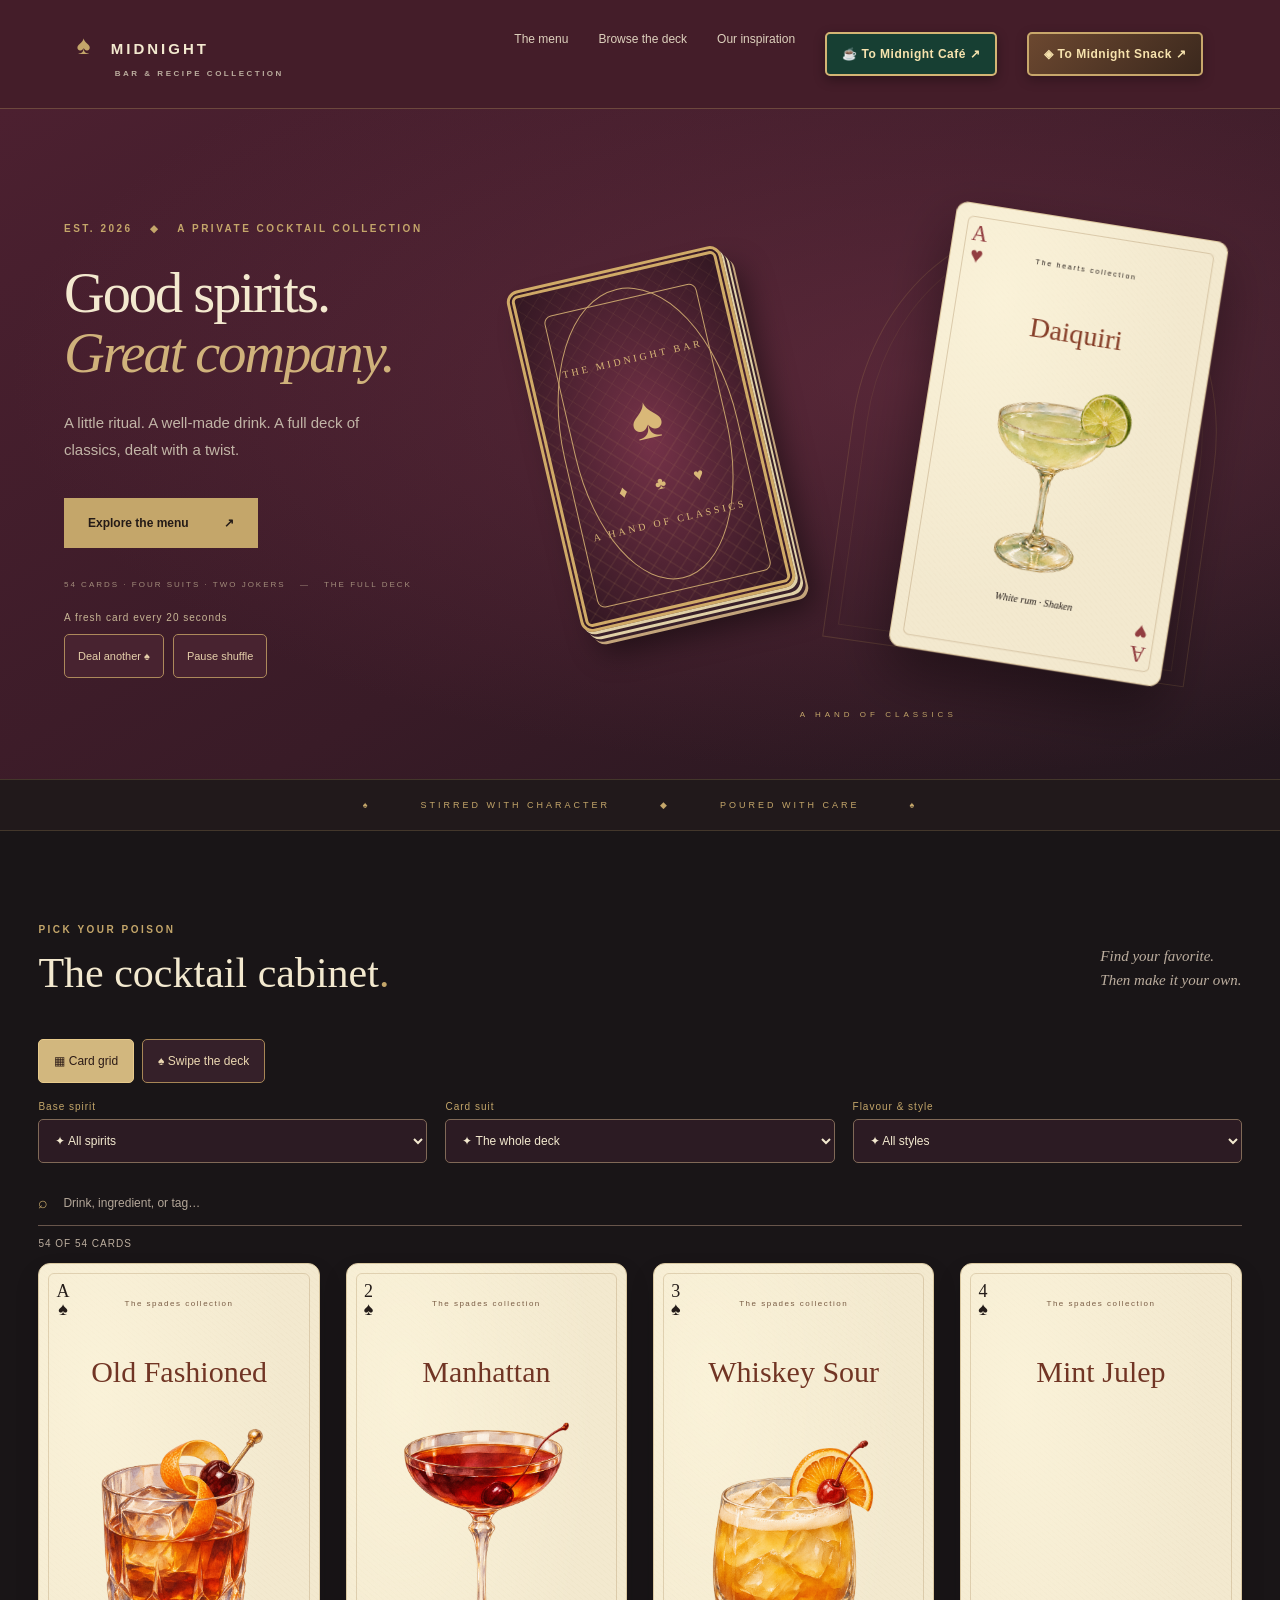
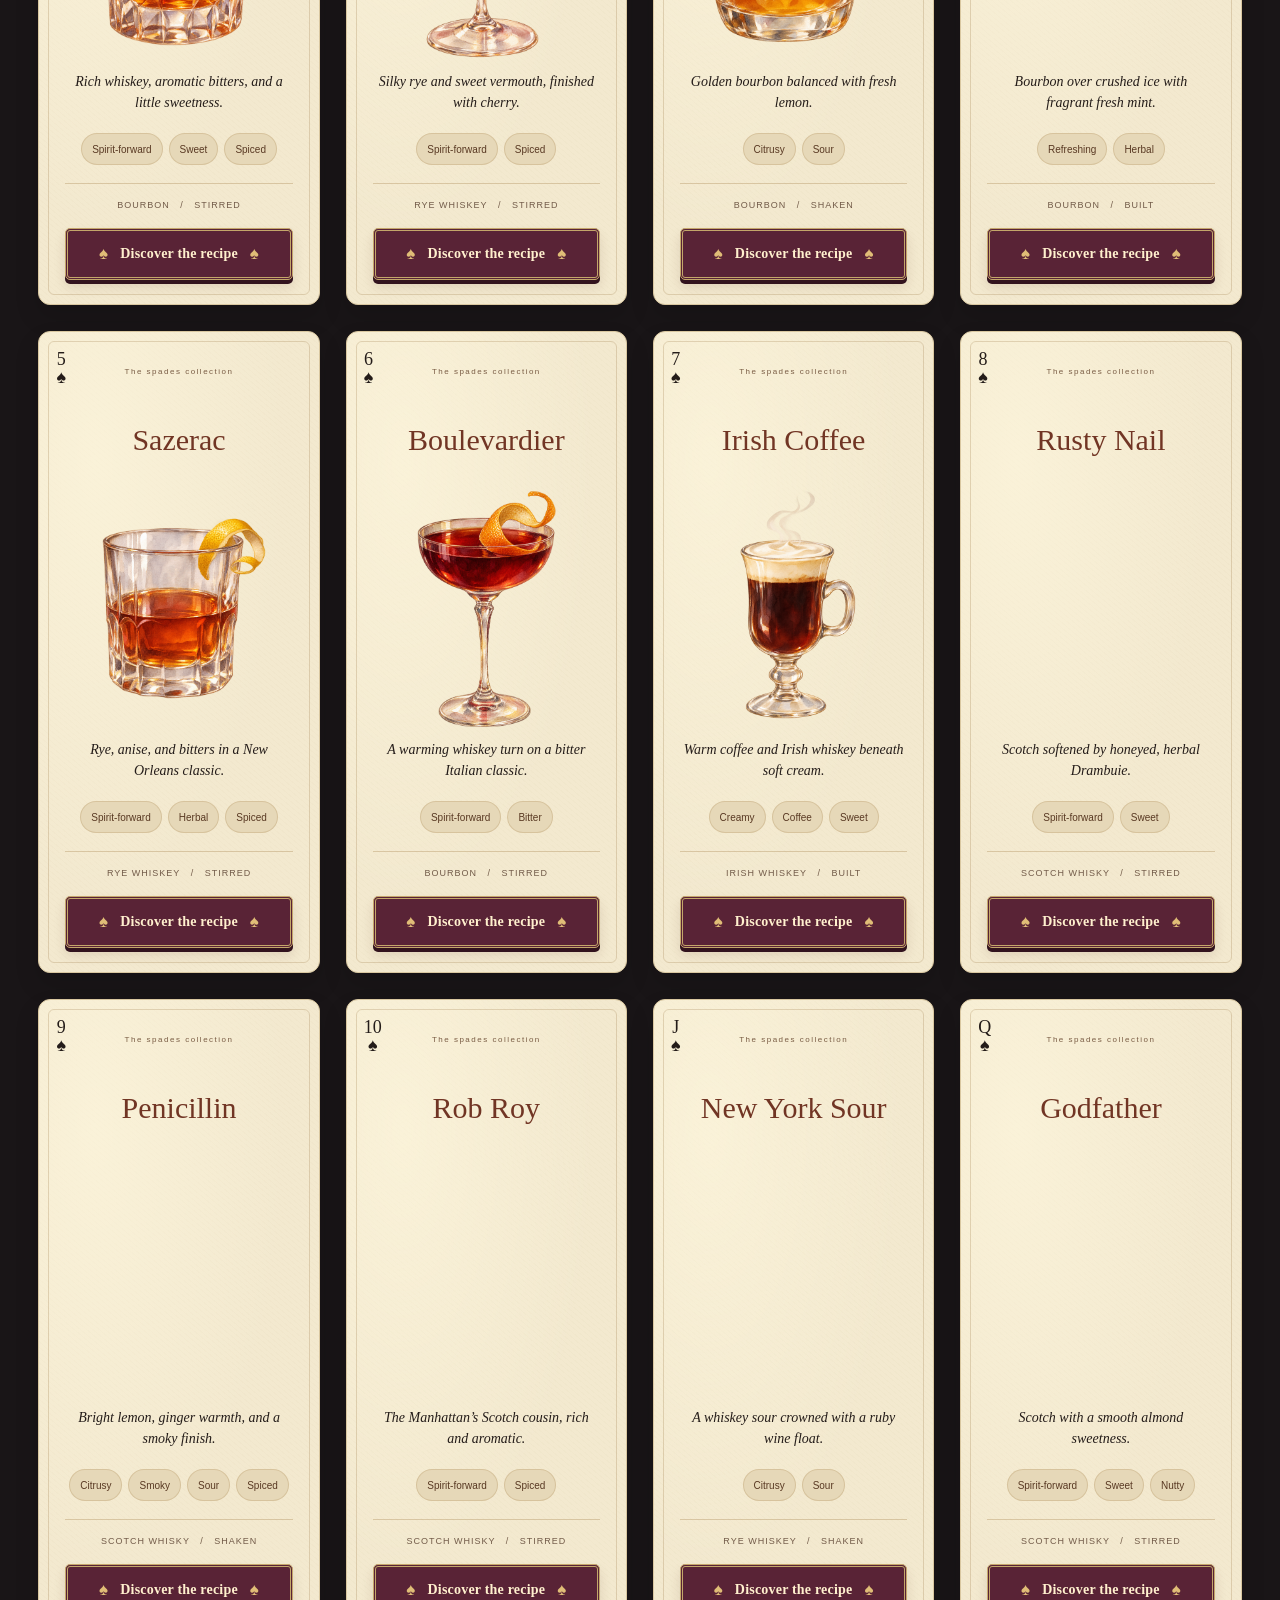
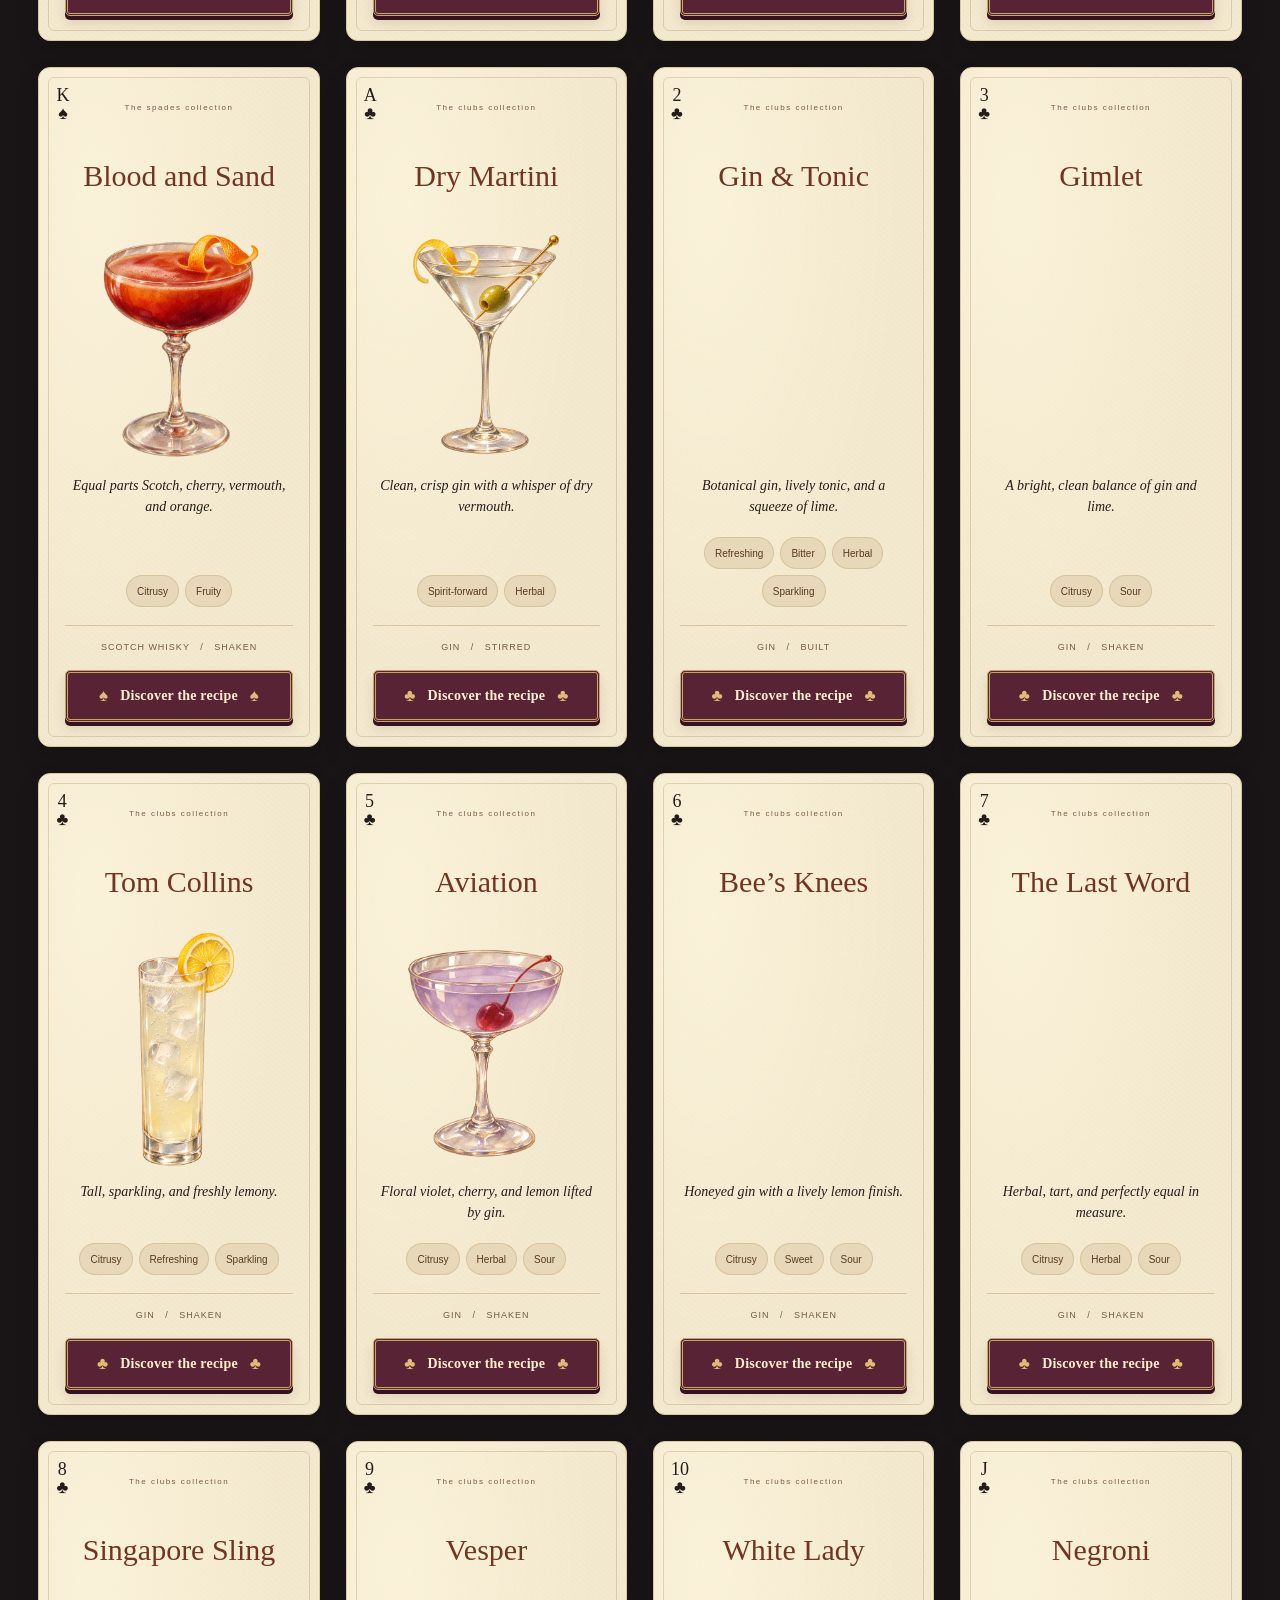
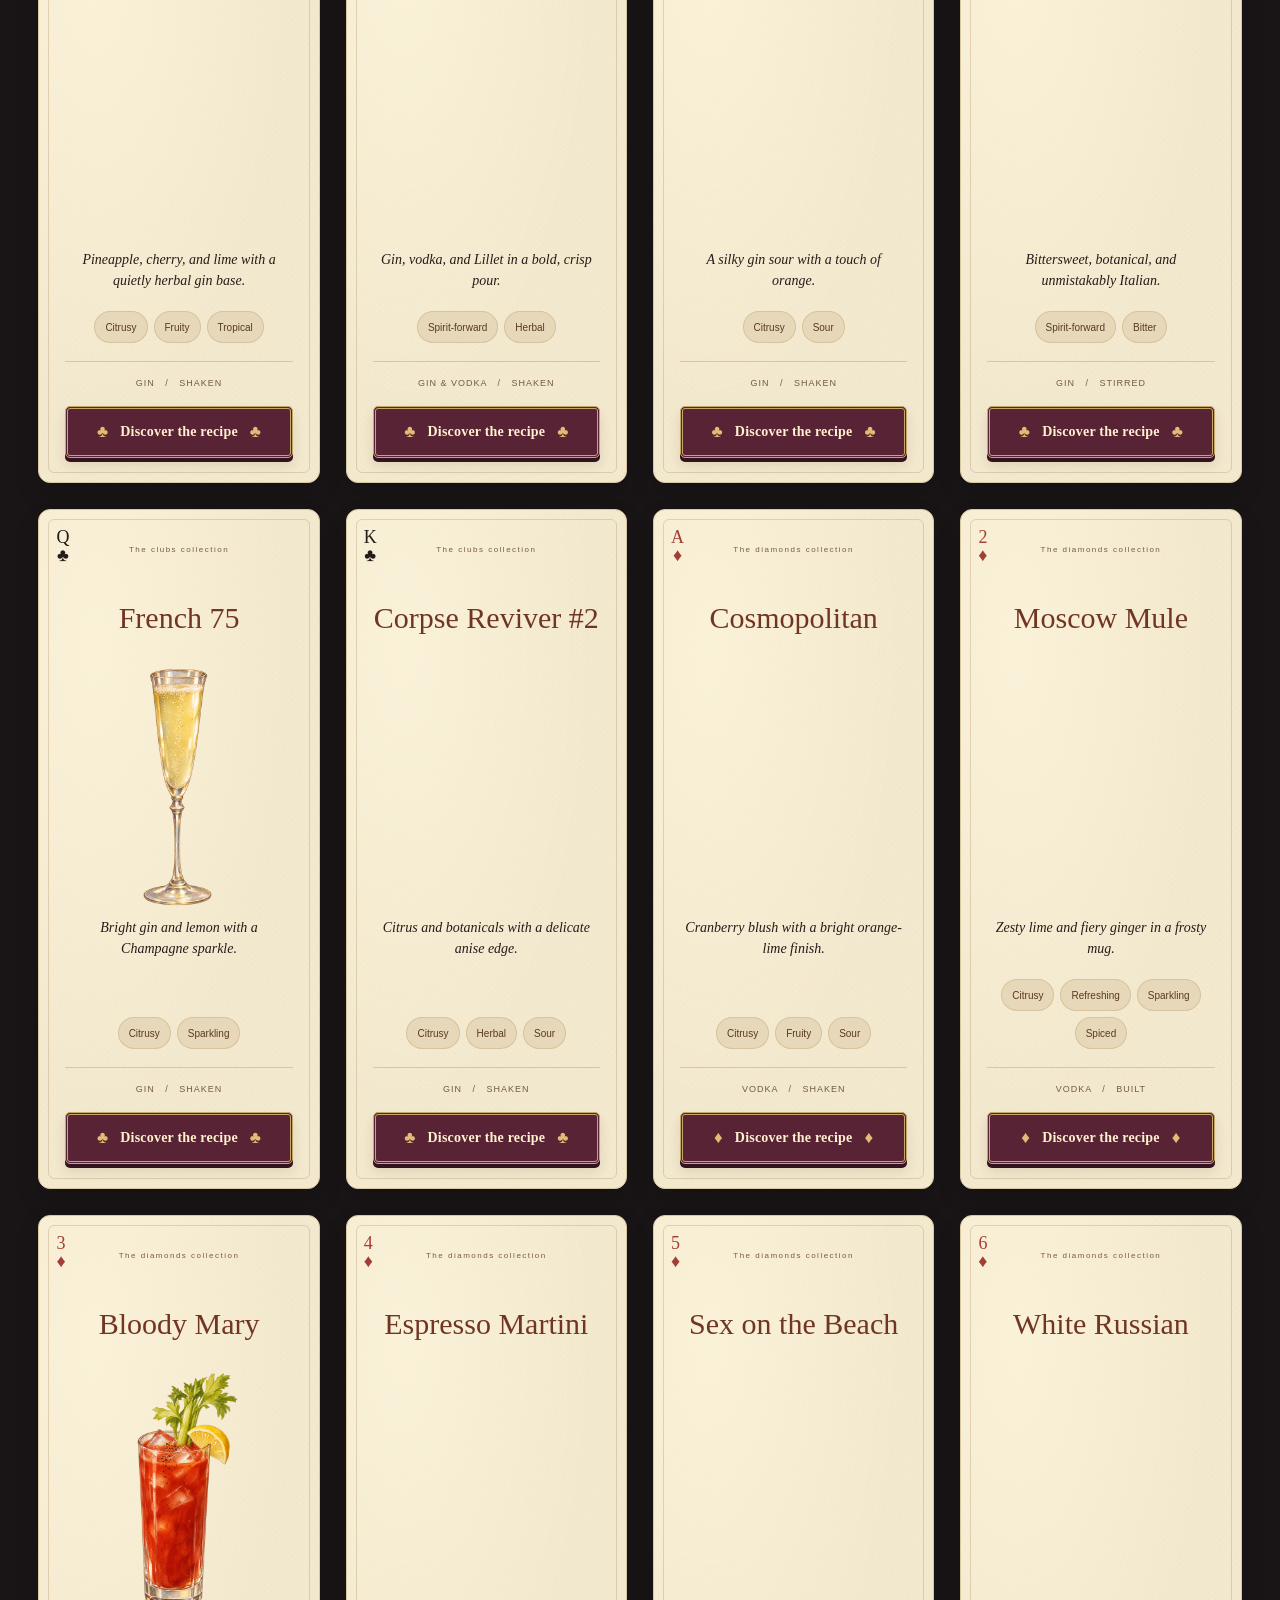
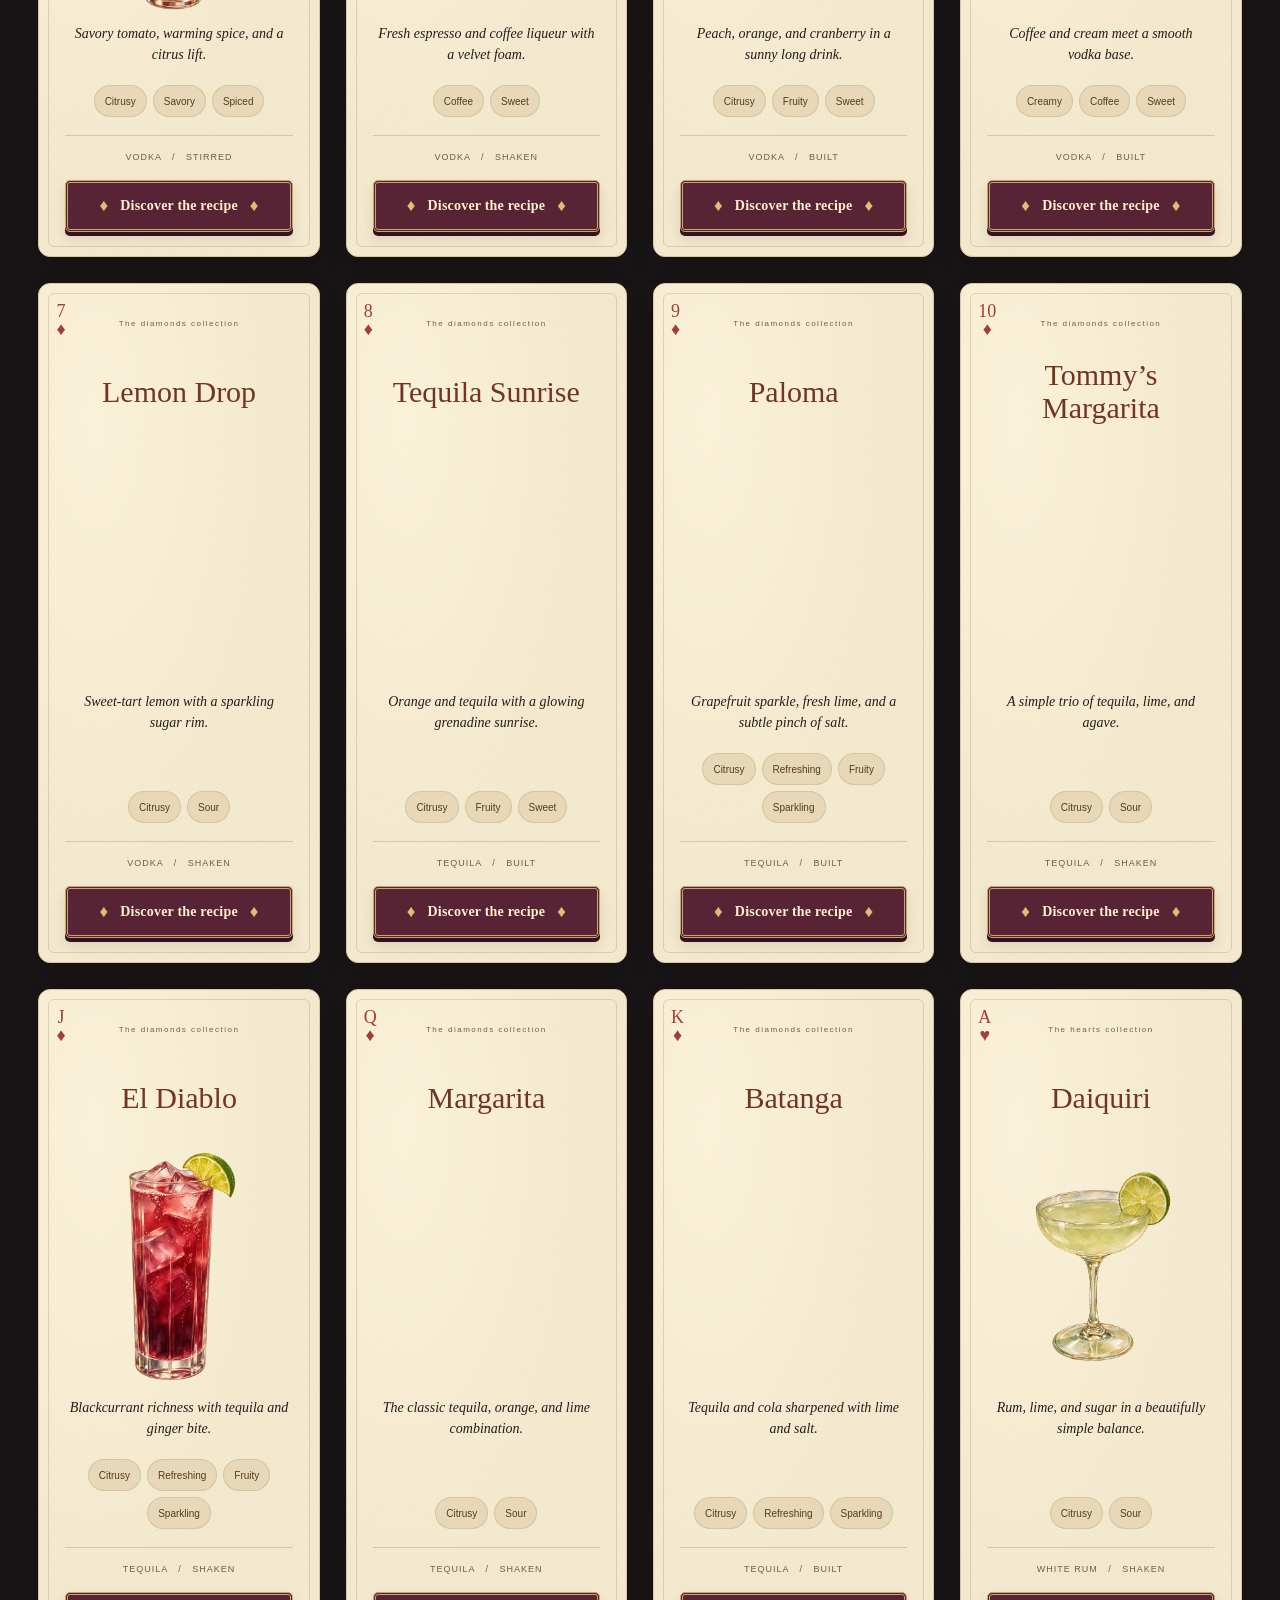
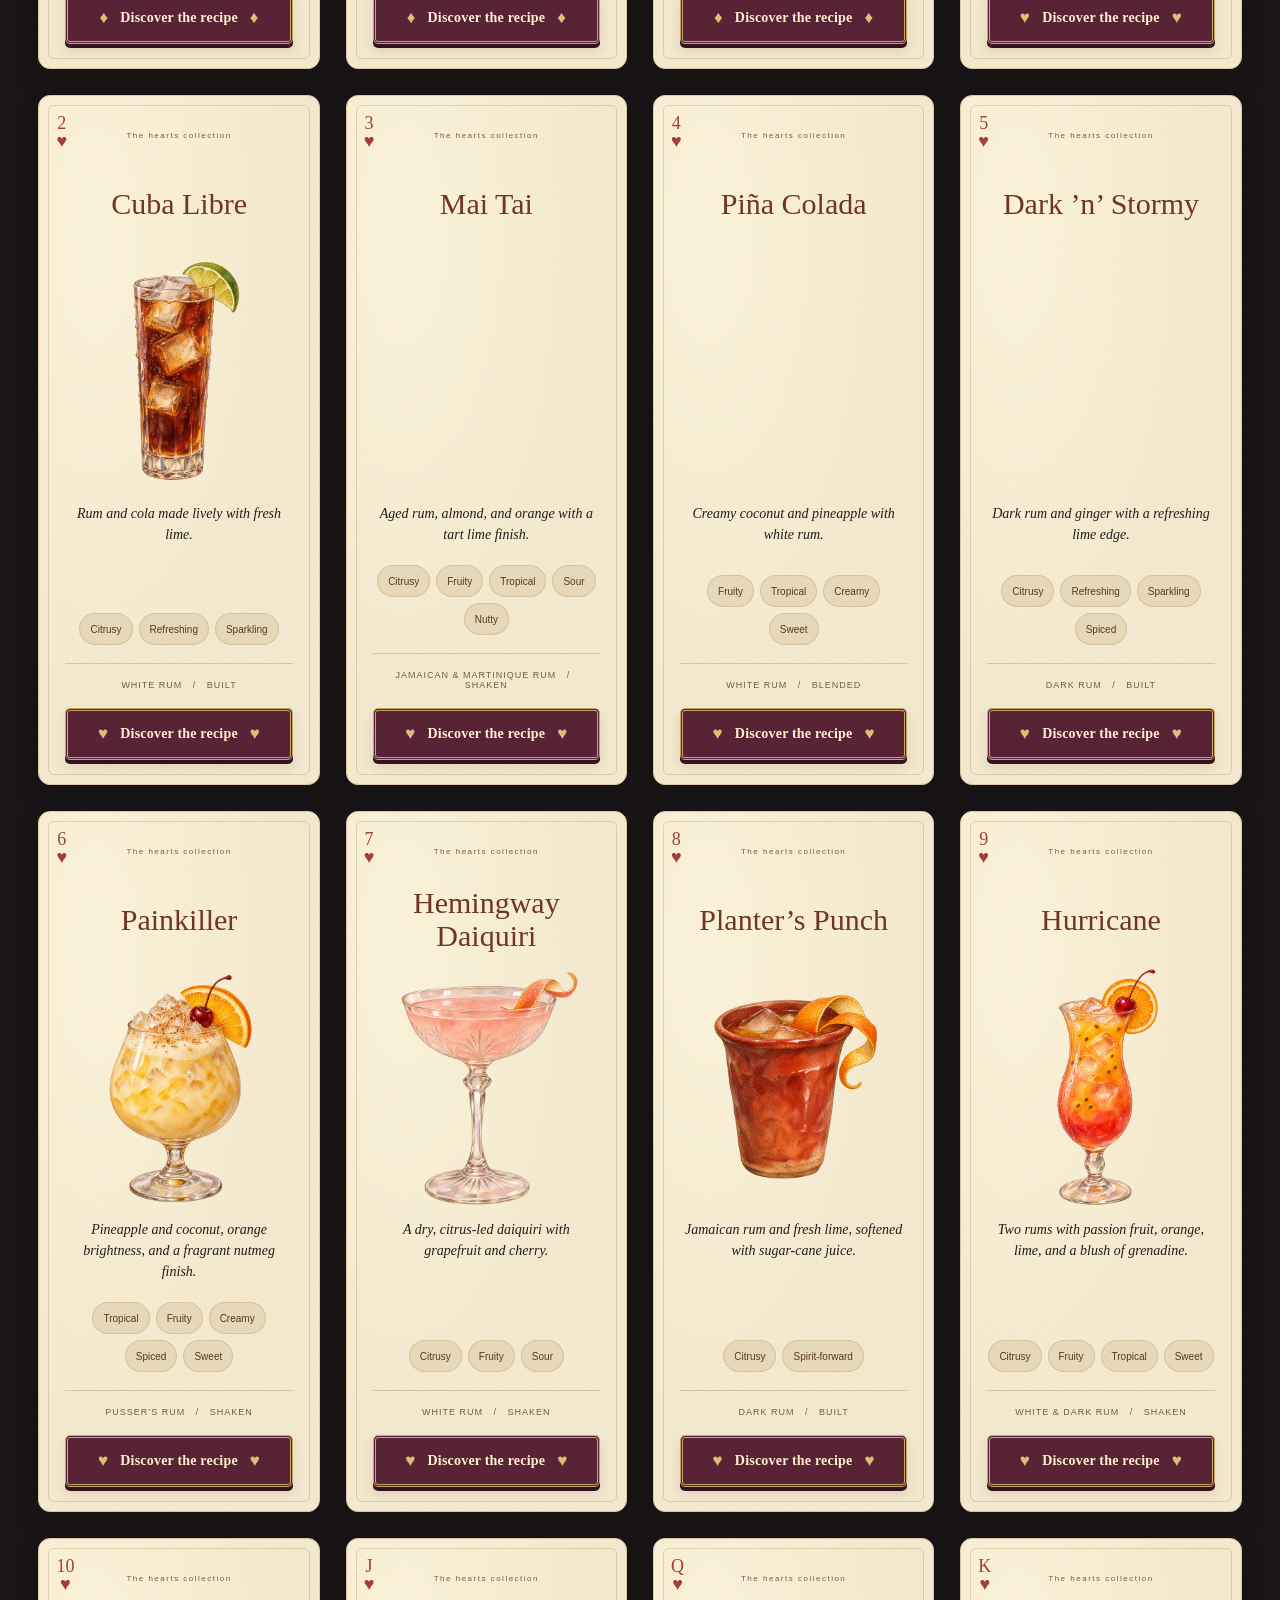
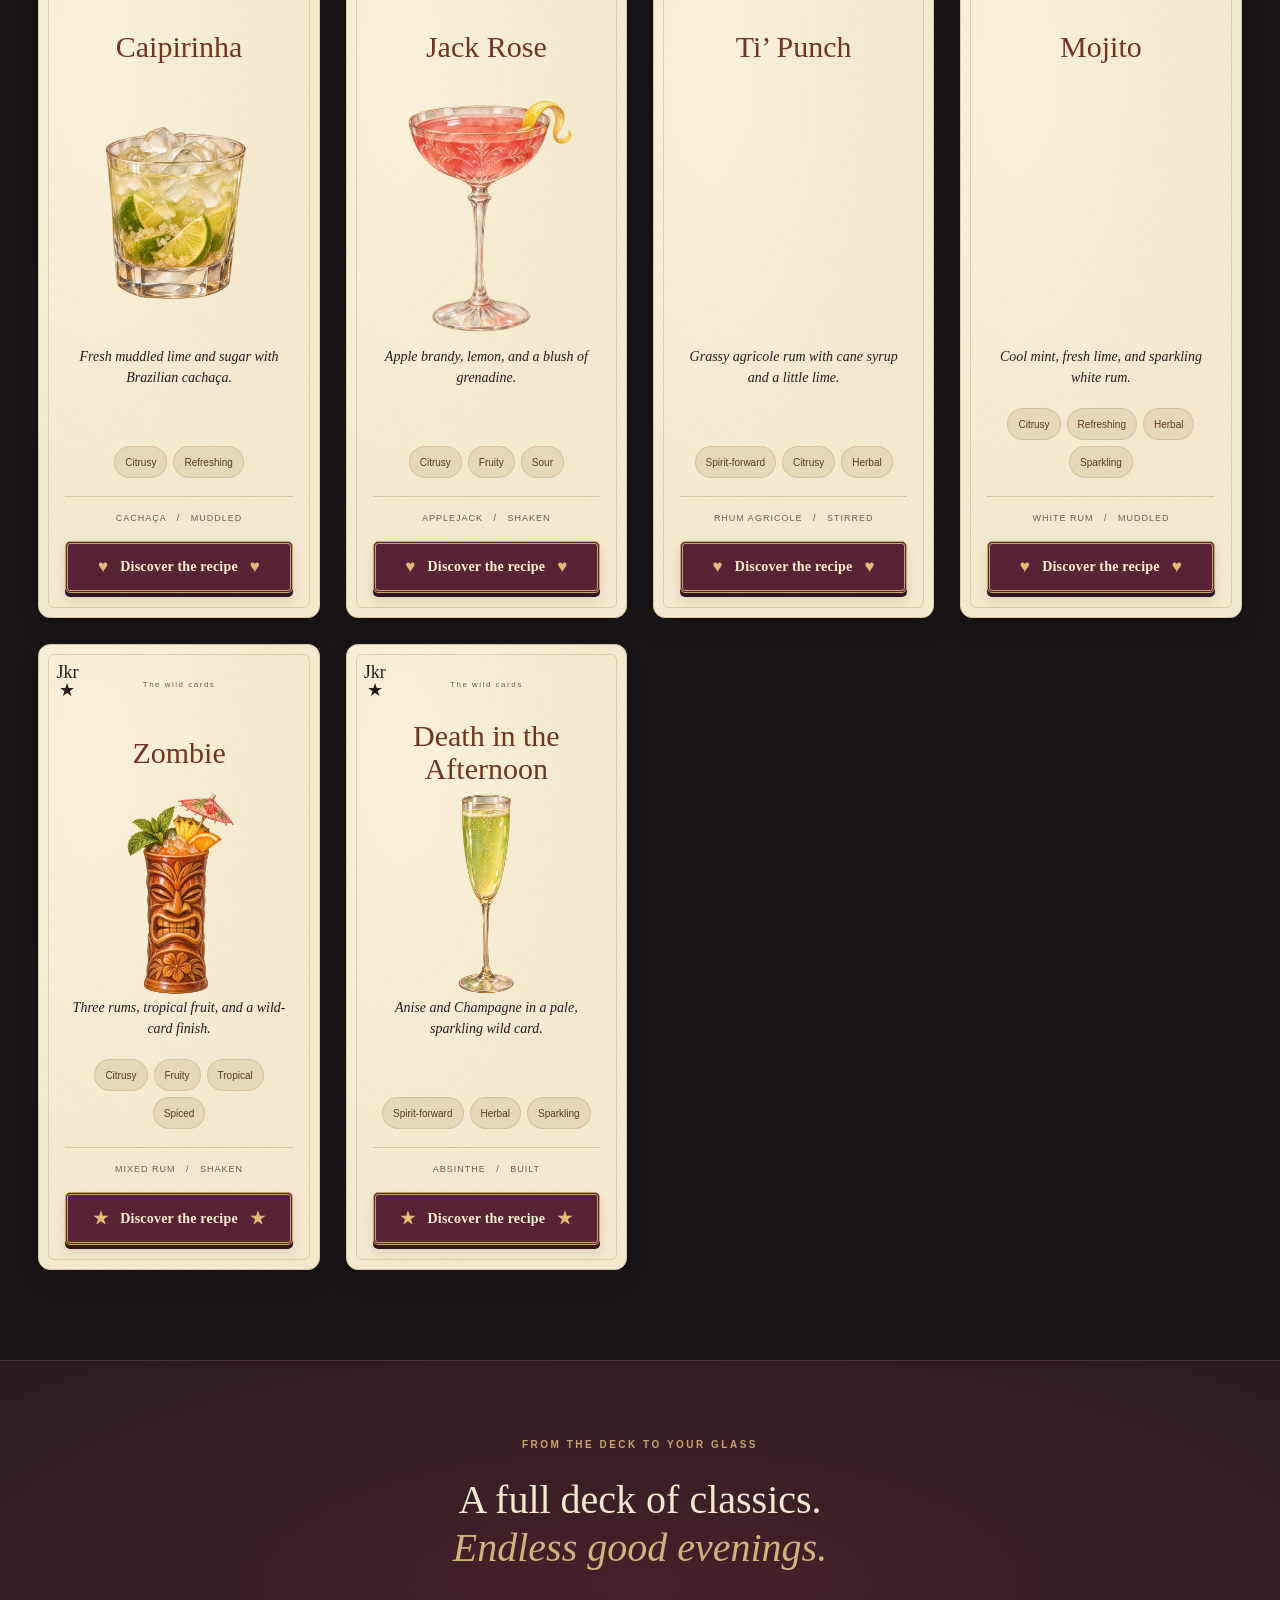
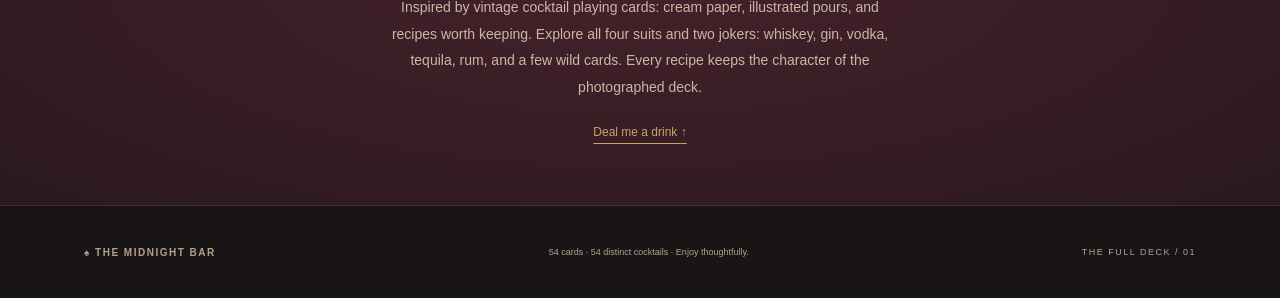
==== commit c5b90df5: "Add Midnight Snack backgammon room with 31 dessert recipes and cup sketches" ====
--- a/index.html
+++ b/index.html
@@ -1,9 +1,9 @@
 <!doctype html>
 <html lang="en">
-<head><meta charset="utf-8"><meta name="viewport" content="width=device-width,initial-scale=1"><meta name="theme-color" content="#231116"><meta name="description" content="A full deck of 54 cocktail recipe cards. An illustrated recipe collection from The Midnight Bar."><title>The Midnight Bar — A hand of classics</title><link rel="stylesheet" href="styles.css?v=12"><script src="landing.js?v=1"></script><link rel="stylesheet" href="selected-card.css?v=1"><link rel="stylesheet" href="hero-deal.css?v=2"><script src="selected-card.js?v=1"></script><script src="recipes.js?v=8" defer></script><script src="artwork.js?v=8" defer></script><script src="illustrations.js?v=8" defer></script><script src="app.js?v=11" defer></script><script src="hero.js?v=12" defer></script><script src="deck-view.js?v=9" defer></script><link rel=stylesheet href=filter-layout.css?v=1></head>
+<head><meta charset="utf-8"><meta name="viewport" content="width=device-width,initial-scale=1"><meta name="theme-color" content="#231116"><meta name="description" content="A full deck of 54 cocktail recipe cards. An illustrated recipe collection from The Midnight Bar."><title>The Midnight Bar — A hand of classics</title><link rel="stylesheet" href="styles.css?v=12"><script src="landing.js?v=1"></script><link rel="stylesheet" href="selected-card.css?v=1"><link rel="stylesheet" href="hero-deal.css?v=2"><script src="selected-card.js?v=1"></script><script src="recipes.js?v=8" defer></script><script src="artwork.js?v=8" defer></script><script src="illustrations.js?v=8" defer></script><script src="app.js?v=11" defer></script><script src="hero.js?v=12" defer></script><script src="deck-view.js?v=9" defer></script><link rel=stylesheet href=filter-layout.css?v=1><link rel="stylesheet" href="room-links.css?v=1"></head>
 <body id="top">
 <a class="skip" href="#menu">Skip to cocktail menu</a>
-<header><a class="brand" href="#home" aria-label="The Midnight Bar home"><span aria-hidden="true">♠</span> MIDNIGHT <small>BAR & RECIPE COLLECTION</small></a><nav aria-label="Main navigation"><a href="#menu">The menu</a><a href="#deck">Browse the deck</a><a href="#story">Our inspiration</a><a class="cafe-portal" href="coffee/#top" aria-label="To Midnight Café">☕ To Midnight Café ↗</a></nav></header>
+<header><a class="brand" href="#home" aria-label="The Midnight Bar home"><span aria-hidden="true">♠</span> MIDNIGHT <small>BAR & RECIPE COLLECTION</small></a><nav aria-label="Main navigation"><a href="#menu">The menu</a><a href="#deck">Browse the deck</a><a href="#story">Our inspiration</a><a class="cafe-portal" href="coffee/#top" aria-label="To Midnight Café">☕ To Midnight Café ↗</a><a class="snack-portal" href="snack/#top" aria-label="To Midnight Snack">◈ To Midnight Snack ↗</a></nav></header>
 <main>
 <section class="hero" id="home"><div class="hero-copy"><p class="eyebrow">EST. 2026 <span>◆</span> A PRIVATE COCKTAIL COLLECTION</p><h1>Good spirits.<br><em>Great company.</em></h1><p class="intro">A little ritual. A well-made drink. A full deck of classics, dealt with a twist.</p><a class="button" href="#menu">Explore the menu <span aria-hidden="true">↗</span></a><p class="hero-note">54 CARDS · FOUR SUITS · TWO JOKERS <span>—</span> THE FULL DECK</p><div class="hero-controls"><p>A fresh card every 20 seconds</p><button type="button" id="hero-next">Deal another ♠</button><button type="button" id="hero-pause" aria-pressed="false">Pause shuffle</button></div></div><div class="hero-art" role="region" aria-label="Featured cocktail" aria-live="off"><div class="dealing-deck" aria-hidden="true"><div class="deck-emblem"><small>THE MIDNIGHT BAR</small>♠<span>♦ ♣ ♥</span><small>A HAND OF CLASSICS</small></div></div><div class="halo" aria-hidden="true"></div><div class="ghost-card" aria-hidden="true">♠</div><div class="featured-card"><span class="corner">A<br>♠</span><p class="card-kicker">THE ORIGINAL CLASSIC</p><h2>Old<br><em>Fashioned</em></h2><div id="hero-drink"></div><p class="card-caption">Bourbon · bitters · a little sweetness</p><span class="corner bottom">A<br>♠</span></div><span class="art-note">A HAND OF CLASSICS</span></div></section>
 <div class="divider" aria-hidden="true"><span>♠</span><span>STIRRED WITH CHARACTER</span><span>◆</span><span>POURED WITH CARE</span><span>♠</span></div>
--- a/room-links.css
+++ b/room-links.css
@@ -0,0 +1,5 @@
+/* Shared doorway to the dessert room; retain each existing room's palette. */
+header .snack-portal,header nav .snack-portal{display:inline-flex;align-items:center;justify-content:center;min-height:44px;padding:10px 15px;border:2px double #c8a76b;border-radius:5px;background:linear-gradient(135deg,#6c4830,#3b281d);color:#f7e3ae;font-size:12px;font-weight:bold;letter-spacing:.5px;white-space:nowrap;text-decoration:none;box-shadow:0 4px 12px #0004}
+header .snack-portal:hover{background:#795337}
+header{flex-wrap:wrap}header nav{flex-wrap:wrap;justify-content:flex-end}
+@media(max-width:700px){header .snack-portal,header nav .snack-portal{font-size:10px;padding:8px 10px}header nav{max-width:none;justify-content:center}body>header{justify-content:center;gap:16px}body>header>nav{width:100%;justify-content:center;max-width:none}body>header>span{order:-1;flex-basis:100%;text-align:center}}
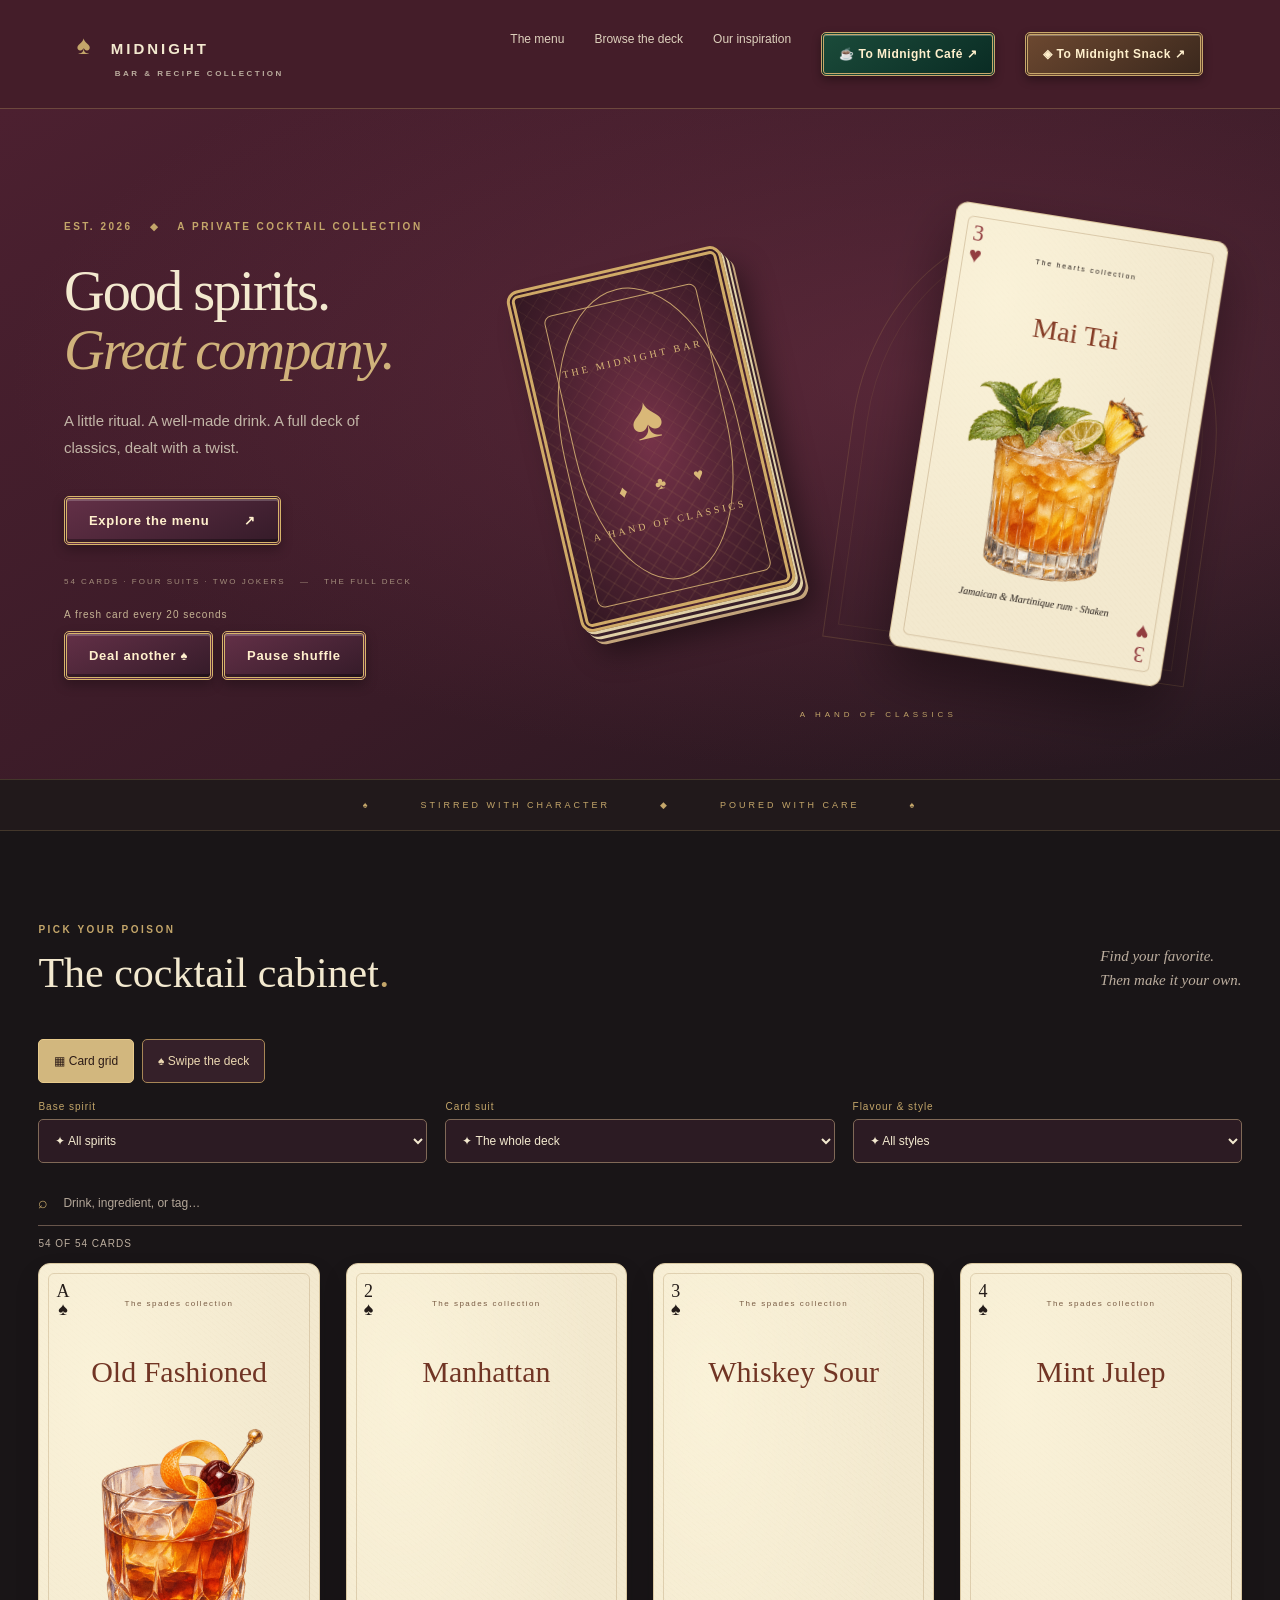
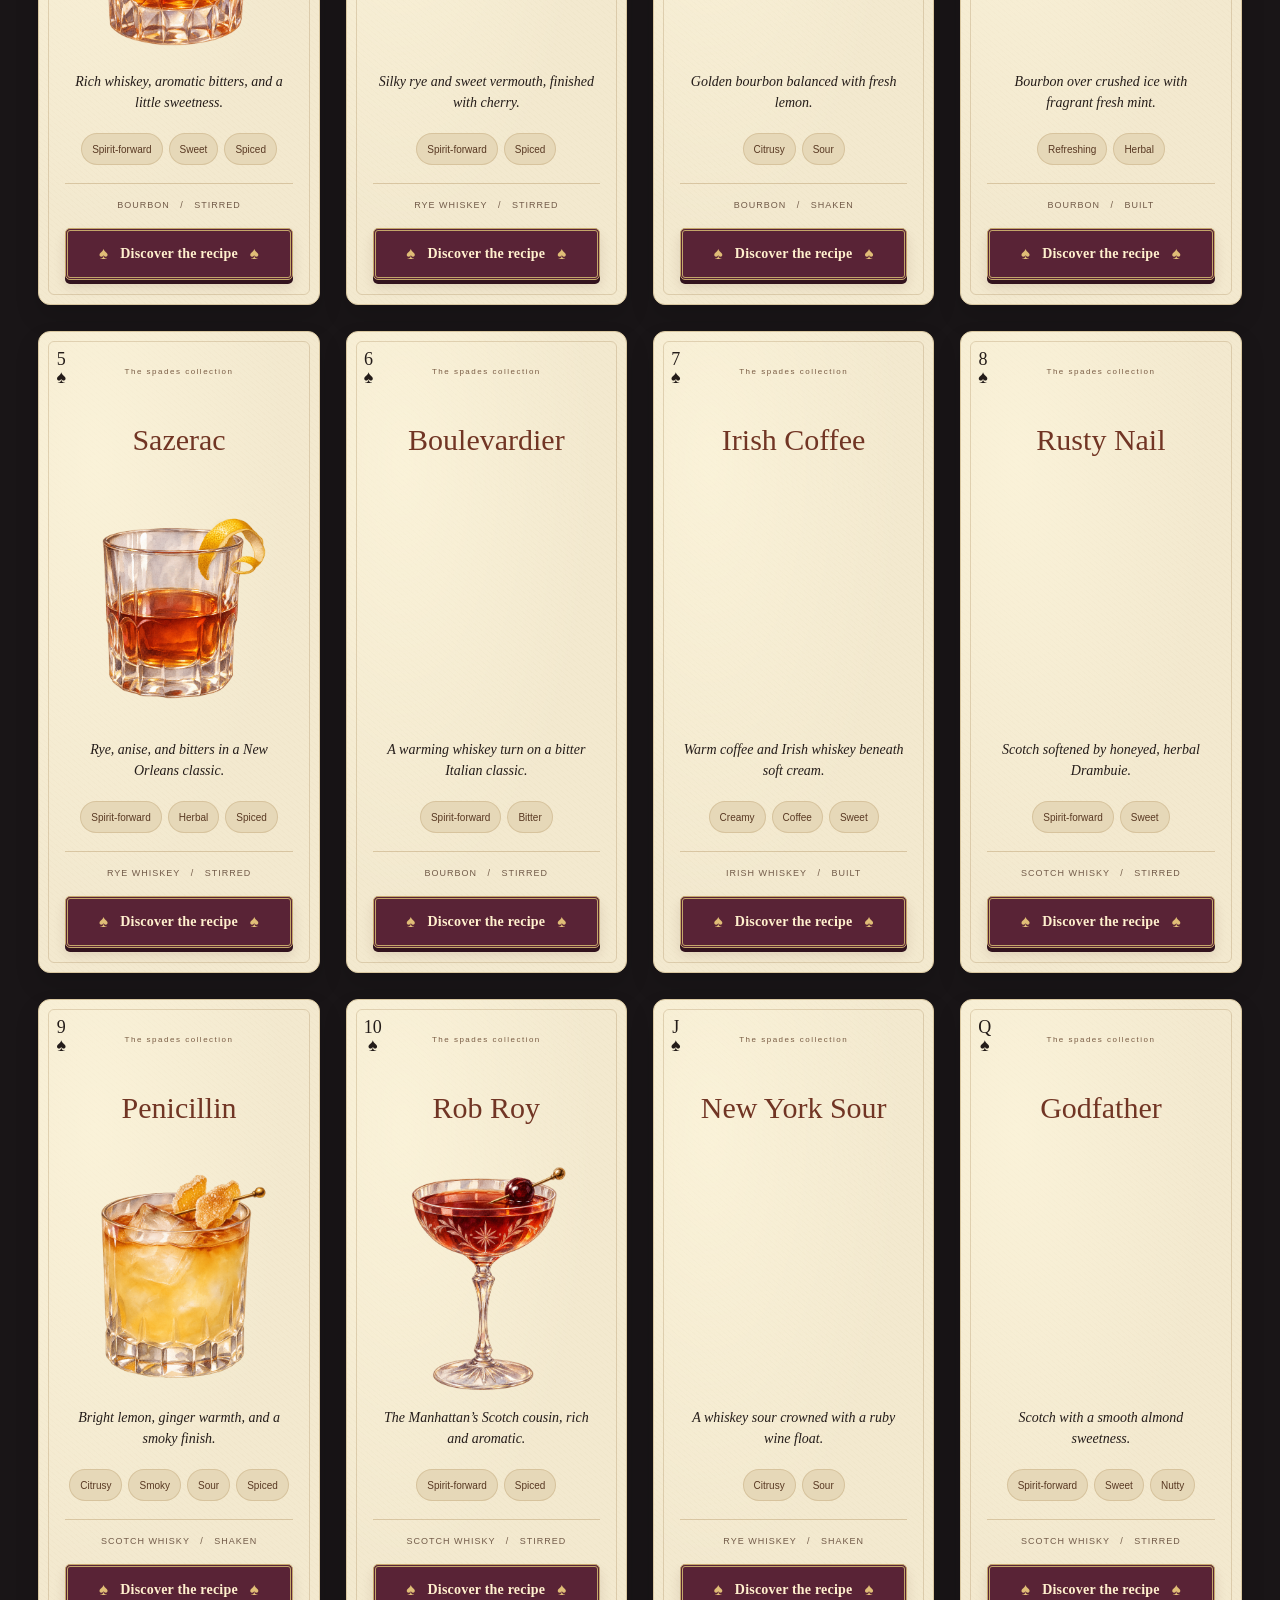
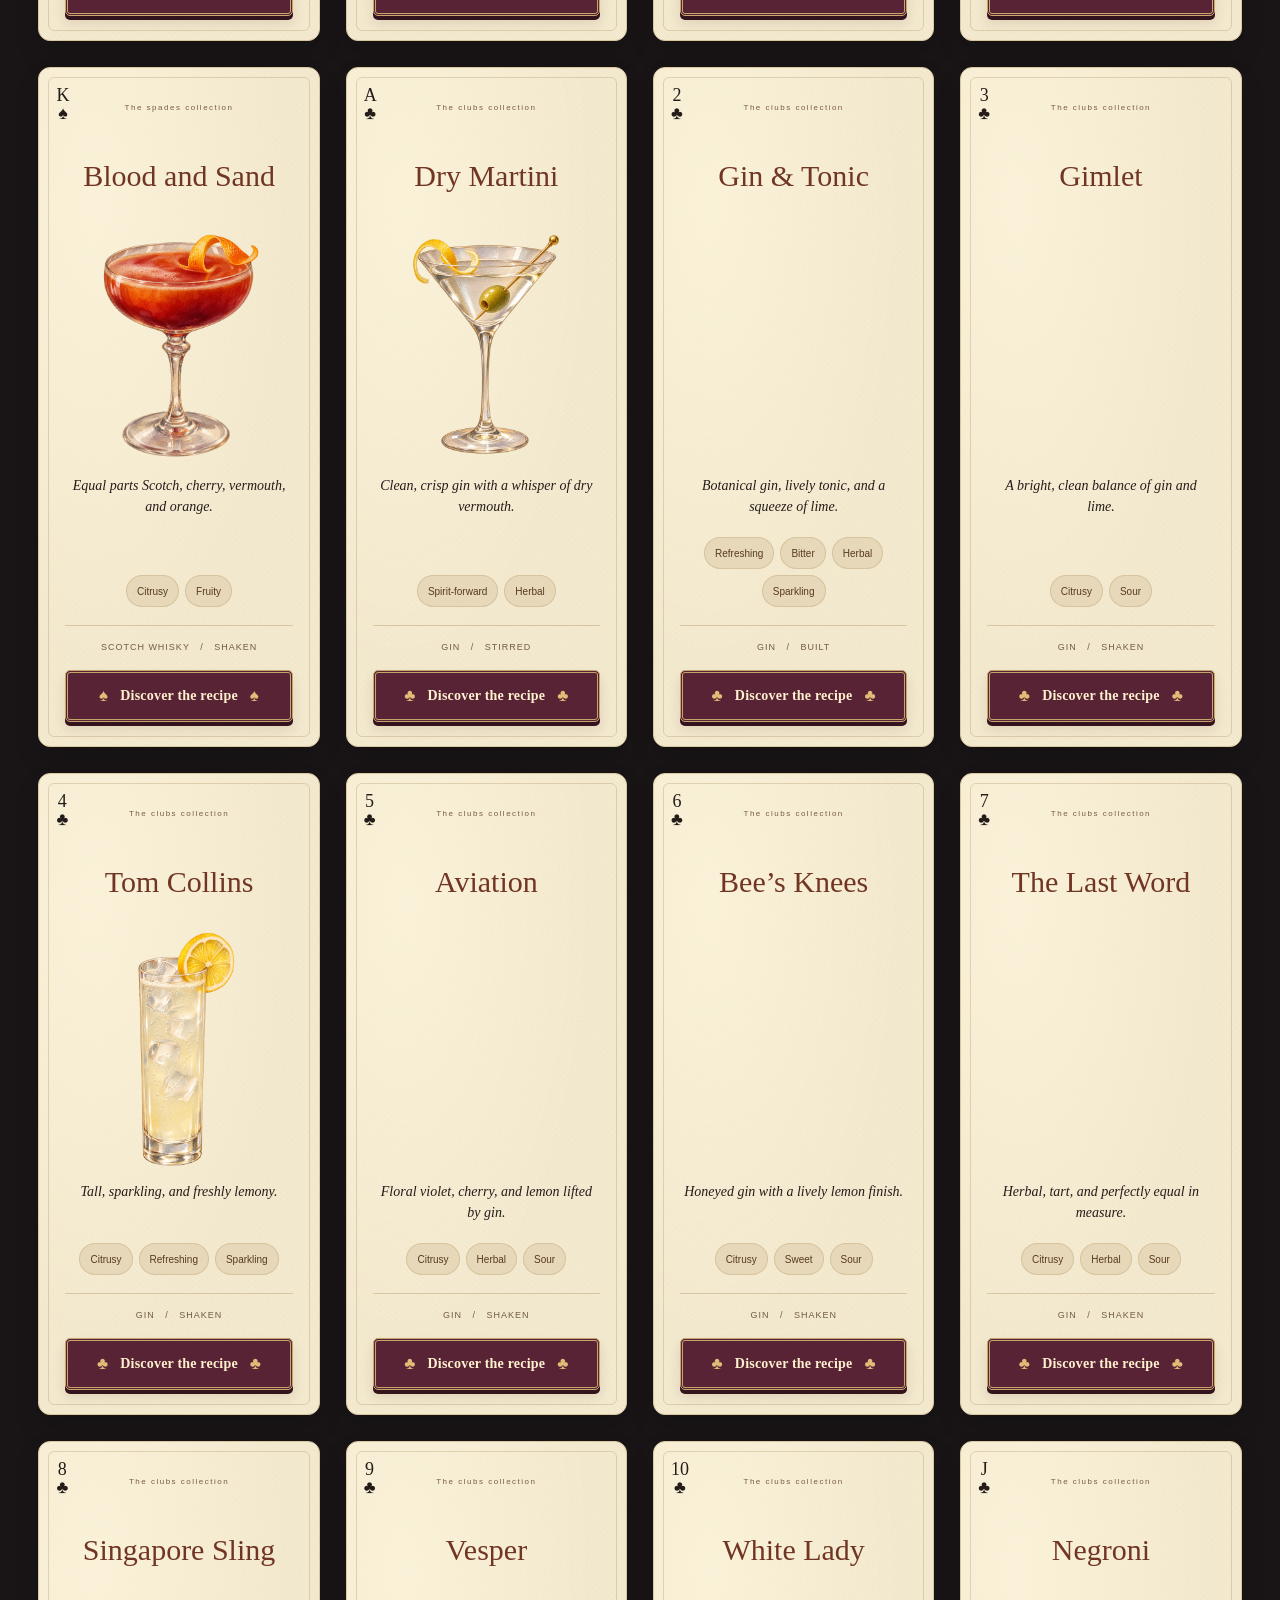
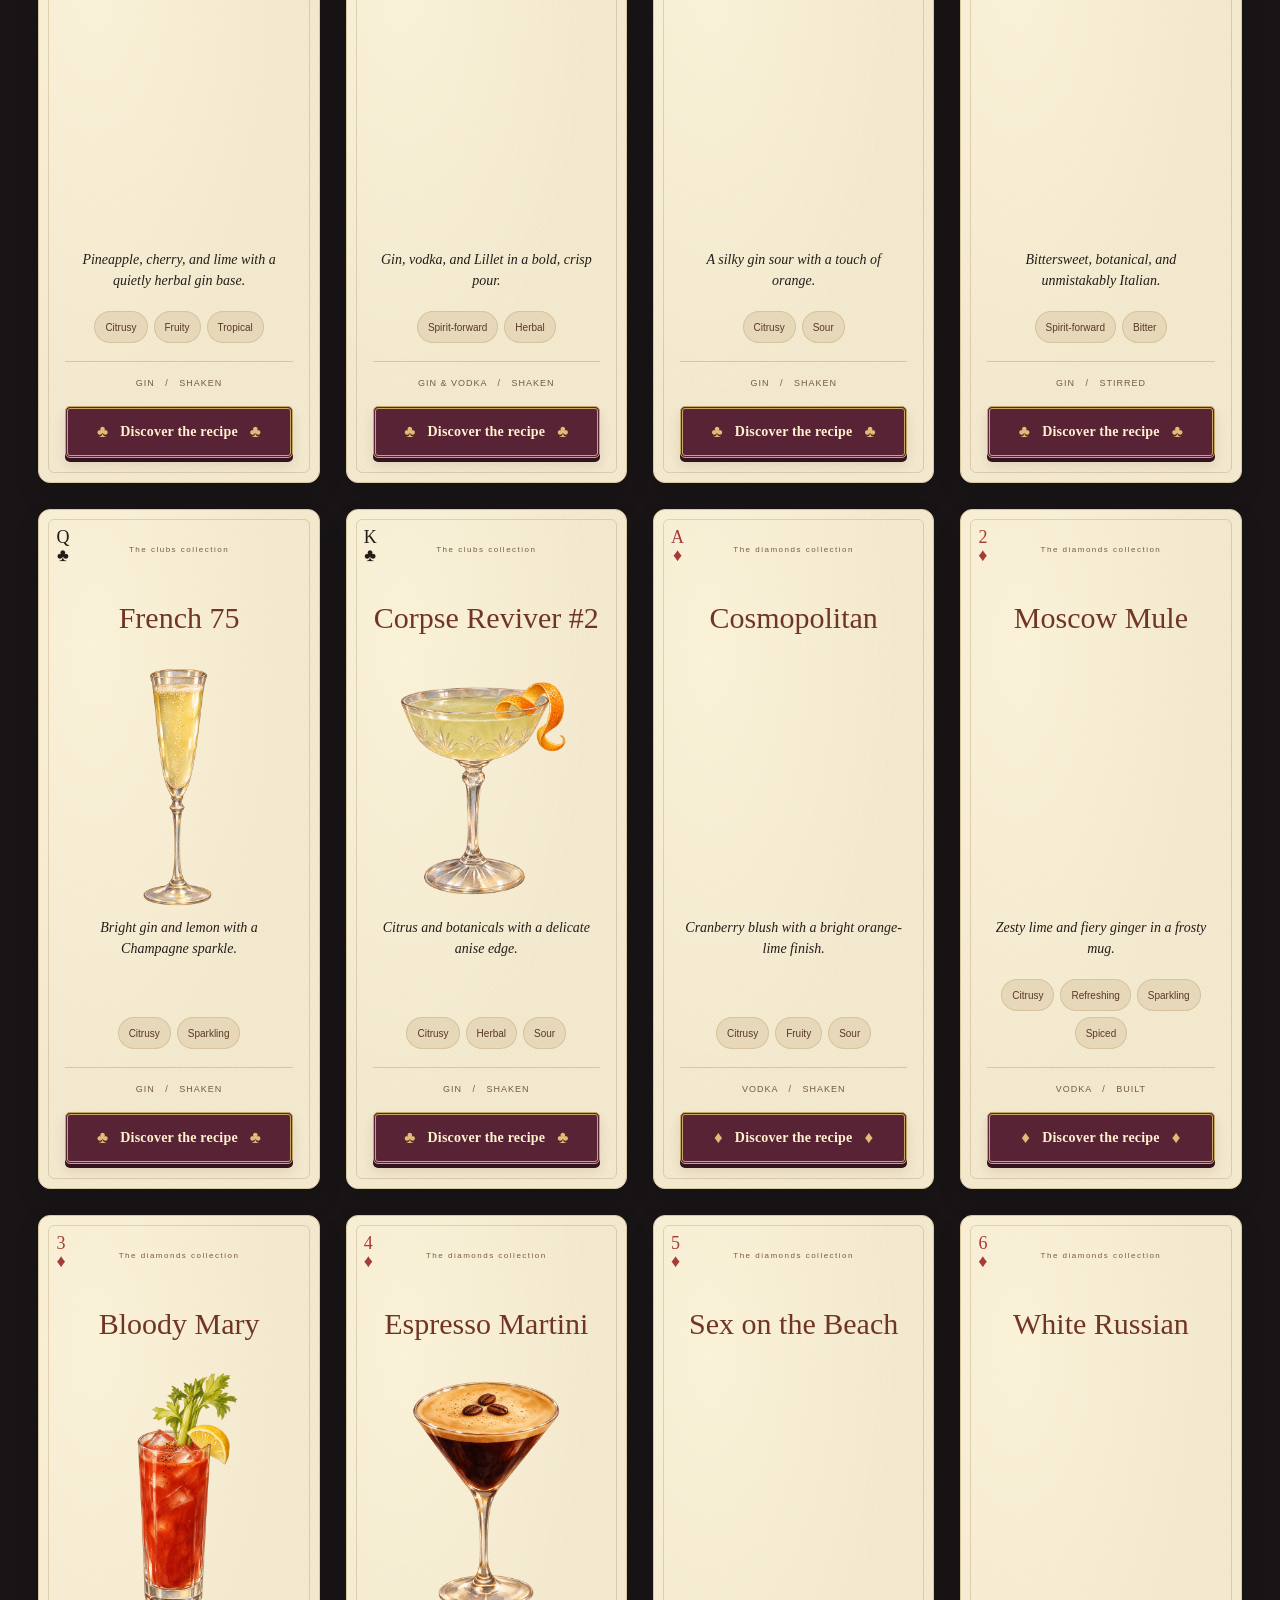
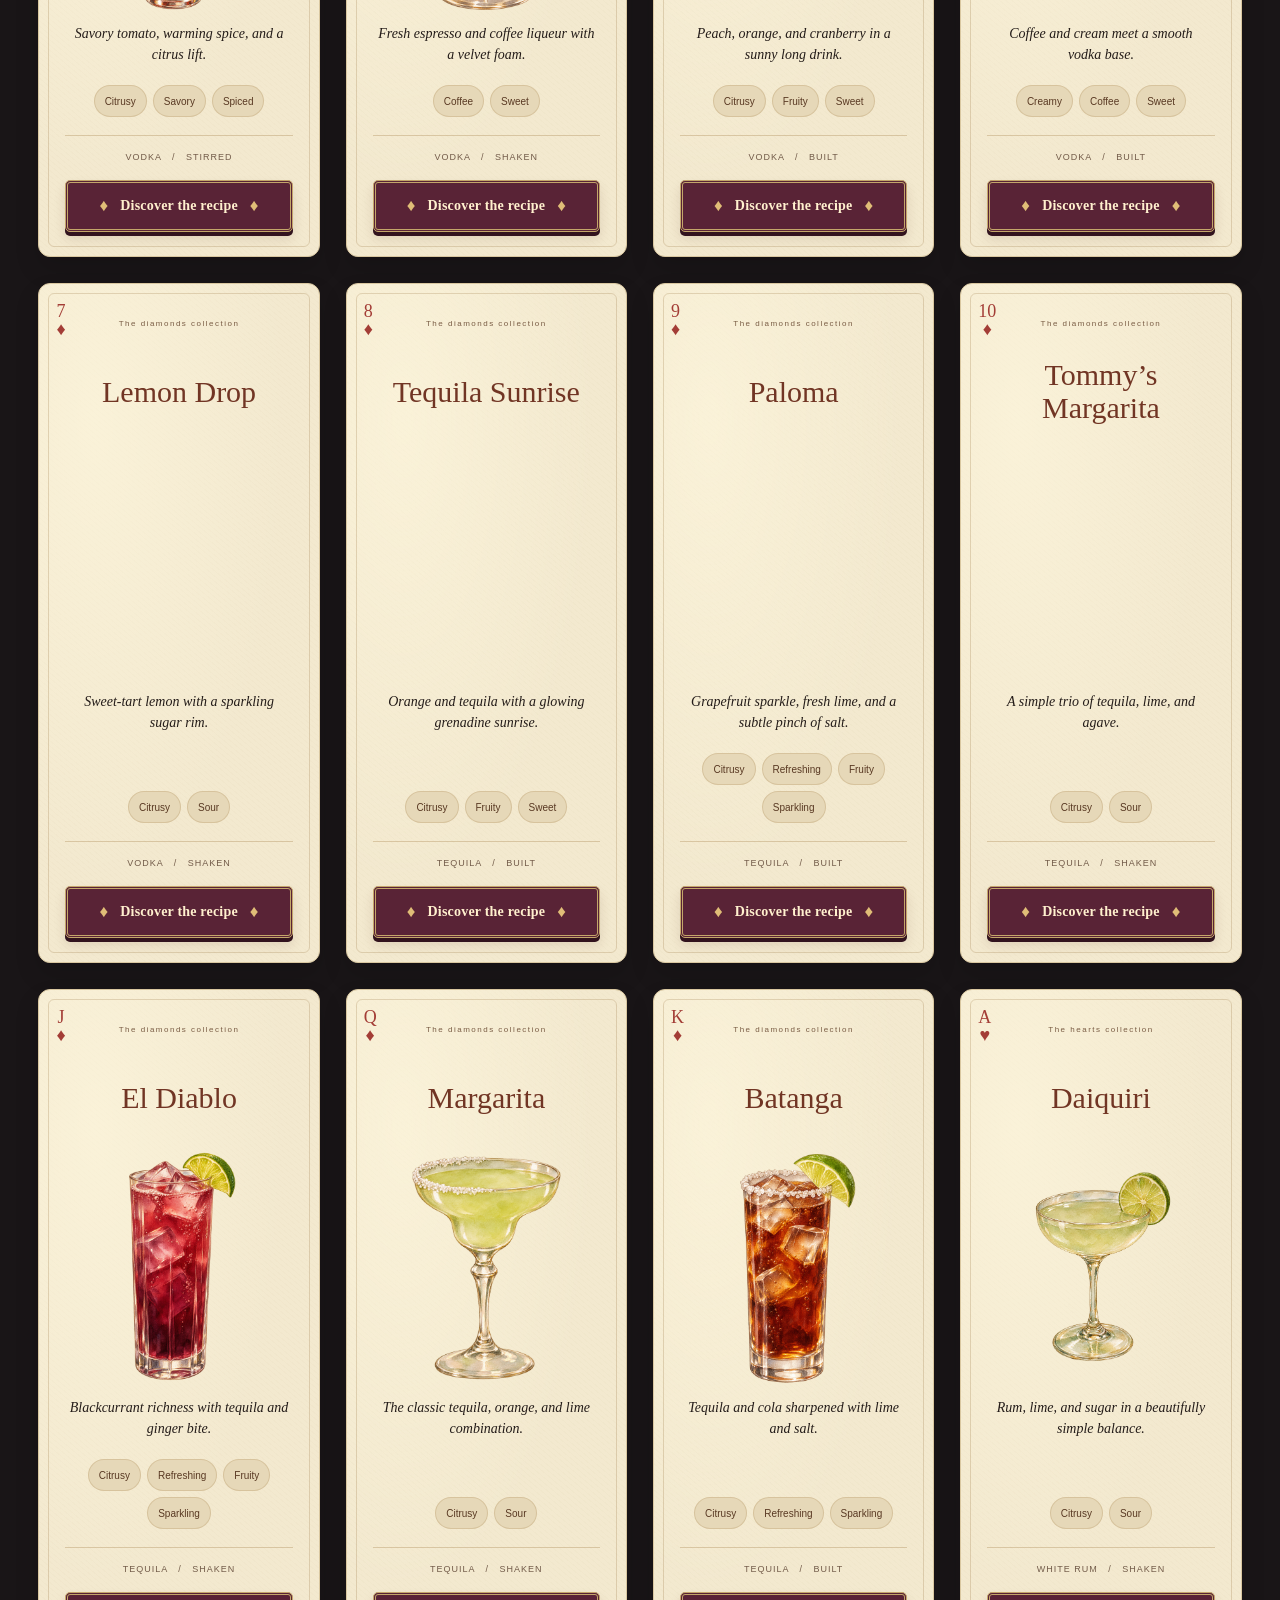
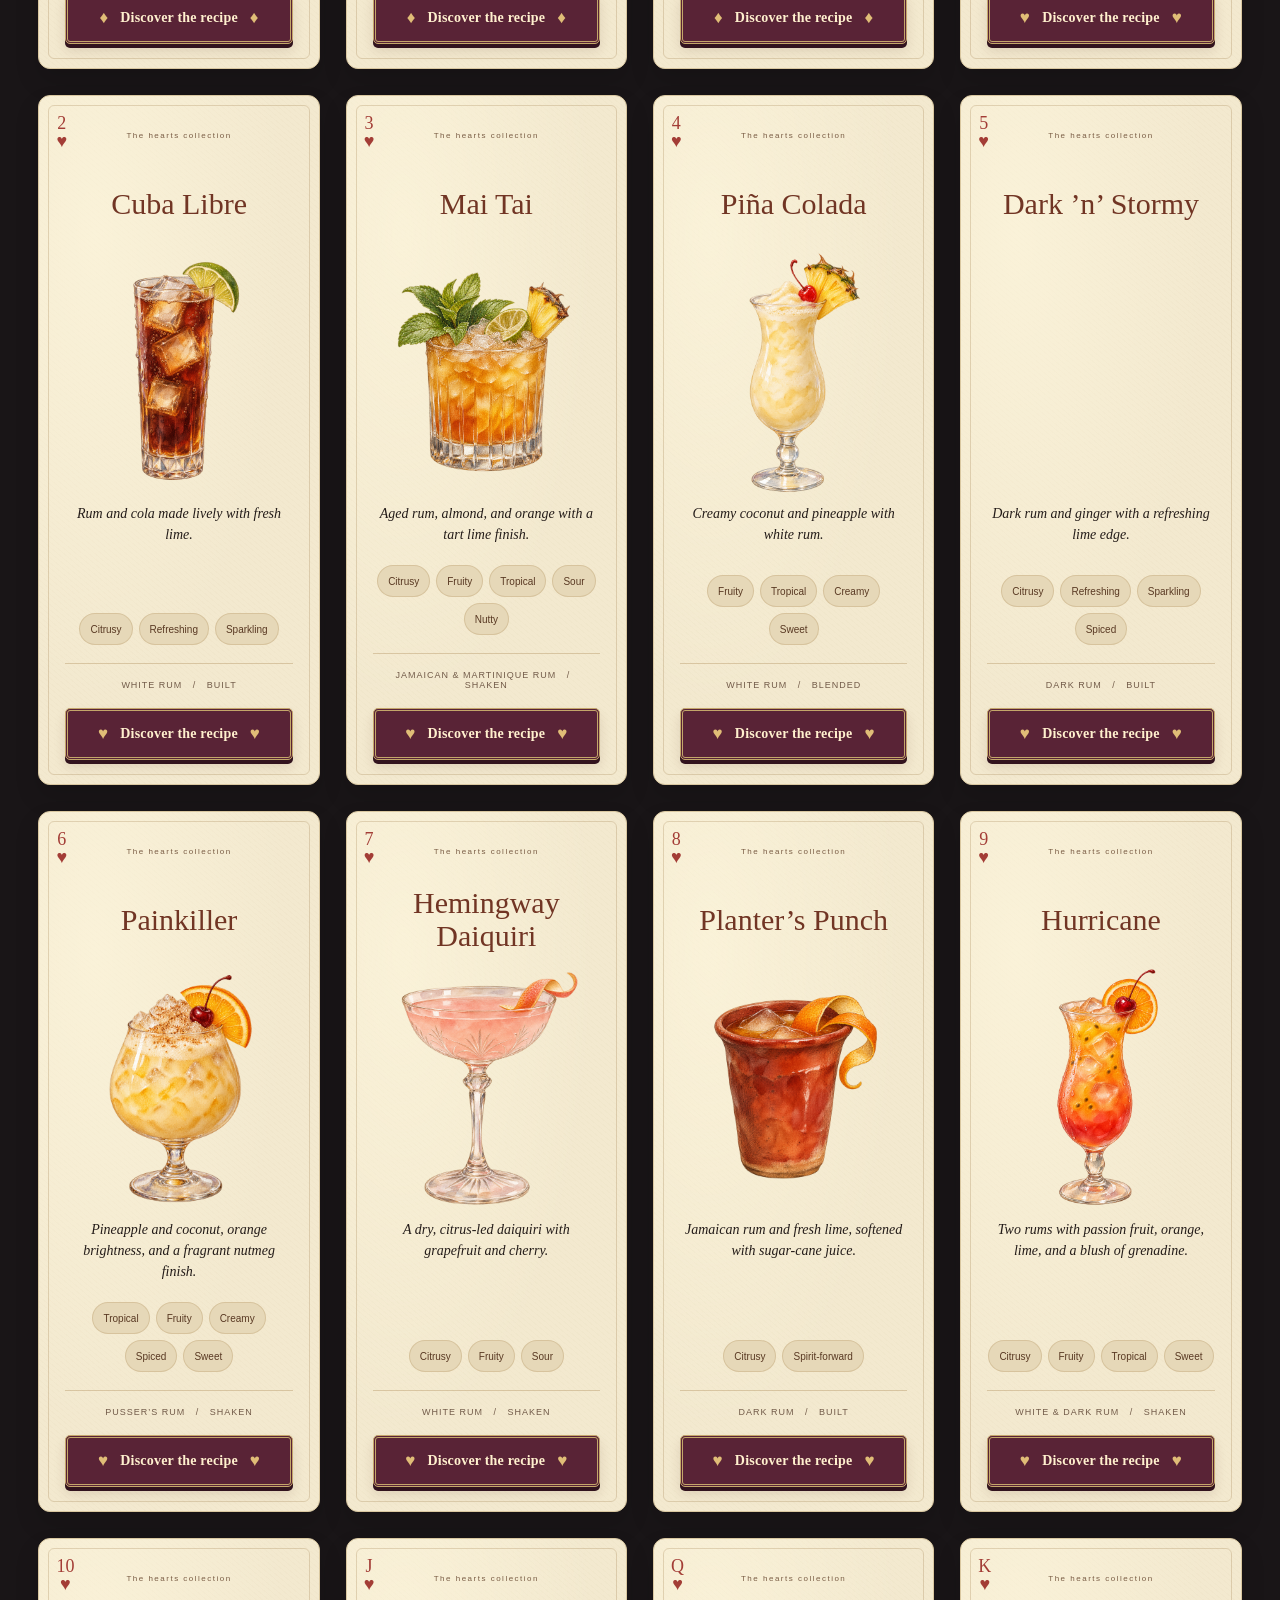
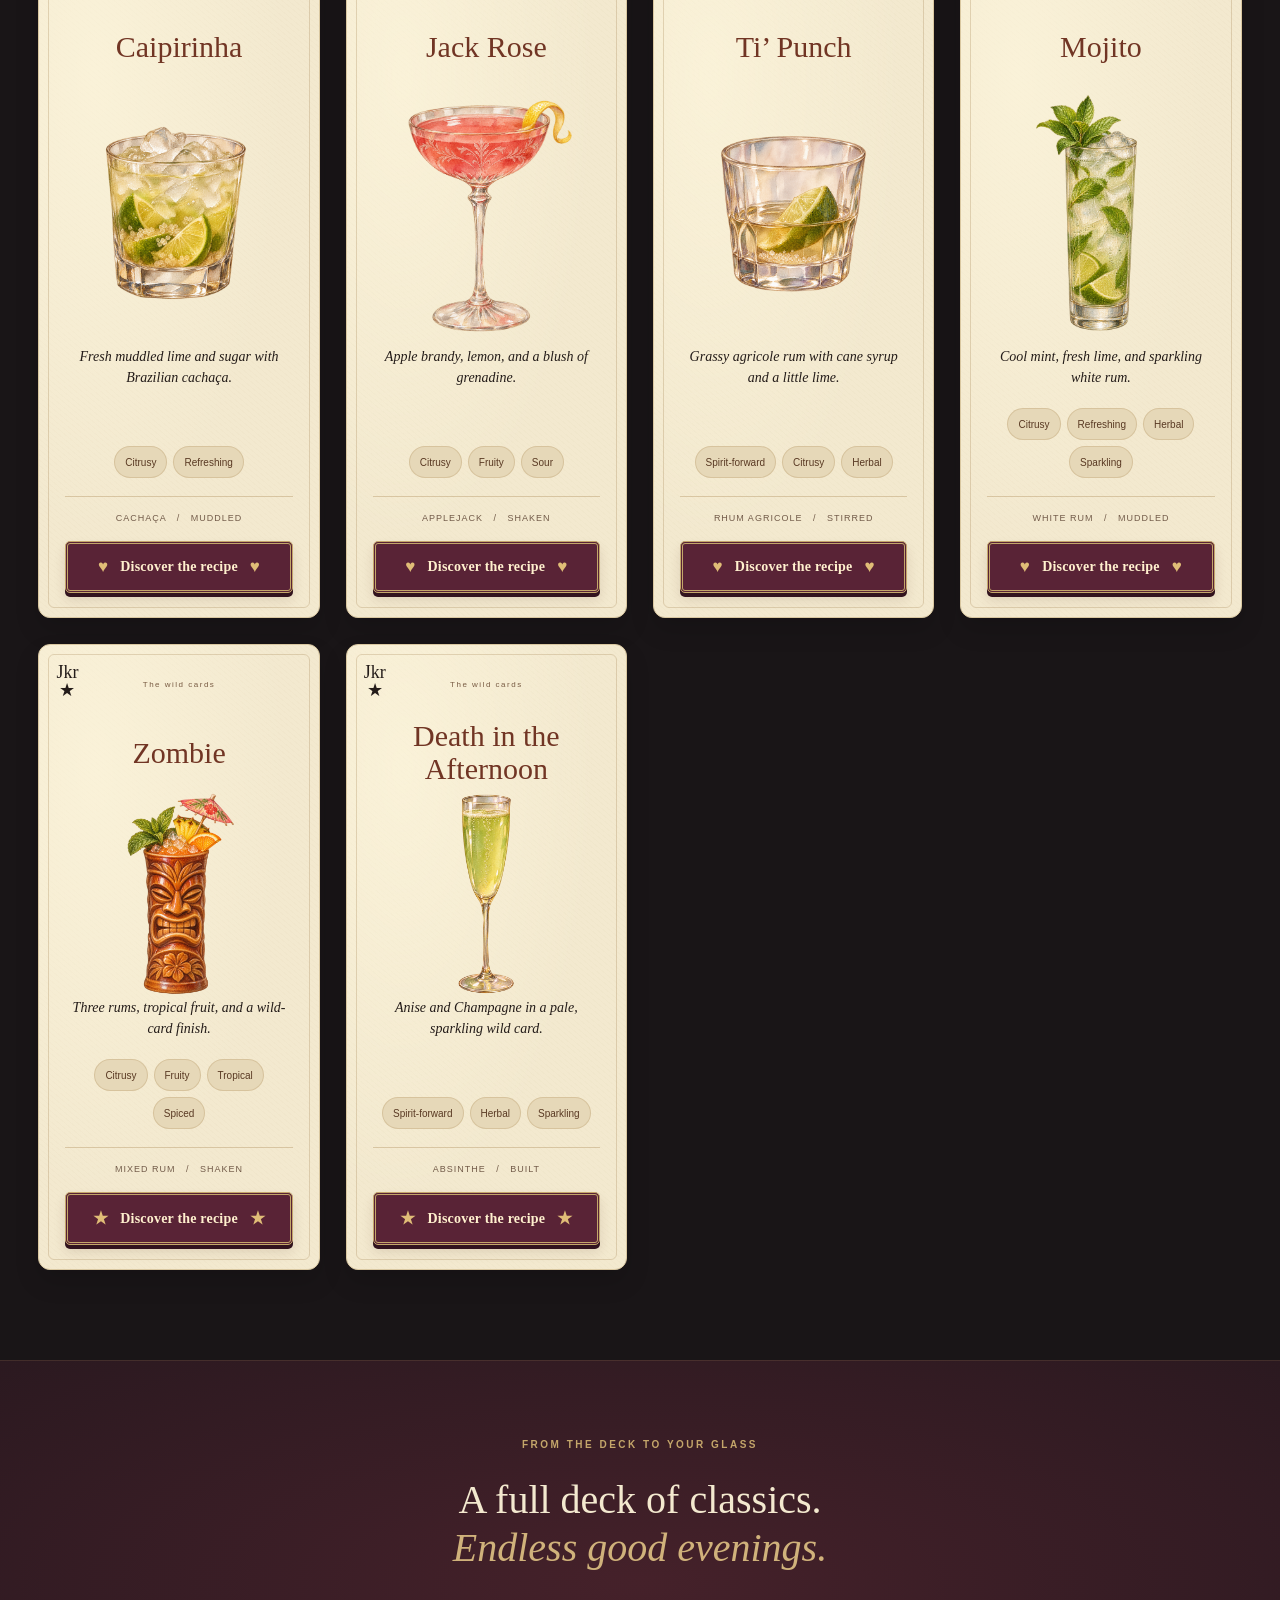
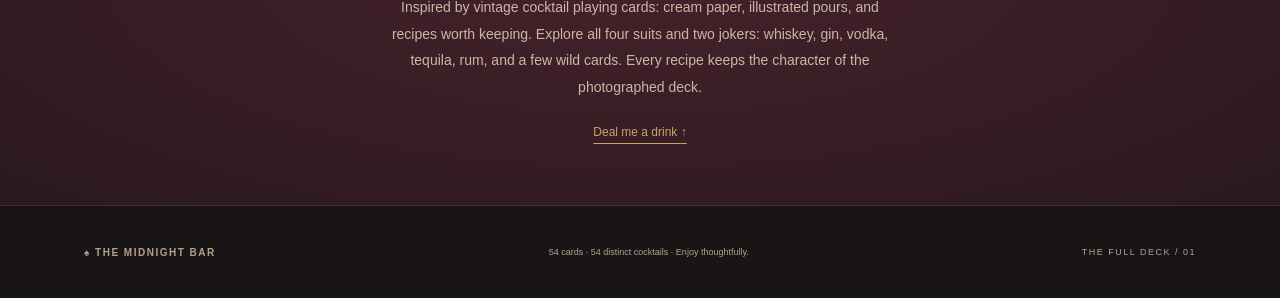
==== commit 0784c23c: "Polish Midnight room controls, ebony and ivory dice, recipe tags and two dessert artworks" ====
--- a/index.html
+++ b/index.html
@@ -1,24 +1,24 @@
-<!doctype html>
-<html lang="en">
-<head><meta charset="utf-8"><meta name="viewport" content="width=device-width,initial-scale=1"><meta name="theme-color" content="#231116"><meta name="description" content="A full deck of 54 cocktail recipe cards. An illustrated recipe collection from The Midnight Bar."><title>The Midnight Bar — A hand of classics</title><link rel="stylesheet" href="styles.css?v=12"><script src="landing.js?v=1"></script><link rel="stylesheet" href="selected-card.css?v=1"><link rel="stylesheet" href="hero-deal.css?v=2"><script src="selected-card.js?v=1"></script><script src="recipes.js?v=8" defer></script><script src="artwork.js?v=8" defer></script><script src="illustrations.js?v=8" defer></script><script src="app.js?v=11" defer></script><script src="hero.js?v=12" defer></script><script src="deck-view.js?v=9" defer></script><link rel=stylesheet href=filter-layout.css?v=1><link rel="stylesheet" href="room-links.css?v=1"></head>
-<body id="top">
-<a class="skip" href="#menu">Skip to cocktail menu</a>
-<header><a class="brand" href="#home" aria-label="The Midnight Bar home"><span aria-hidden="true">♠</span> MIDNIGHT <small>BAR & RECIPE COLLECTION</small></a><nav aria-label="Main navigation"><a href="#menu">The menu</a><a href="#deck">Browse the deck</a><a href="#story">Our inspiration</a><a class="cafe-portal" href="coffee/#top" aria-label="To Midnight Café">☕ To Midnight Café ↗</a><a class="snack-portal" href="snack/#top" aria-label="To Midnight Snack">◈ To Midnight Snack ↗</a></nav></header>
-<main>
-<section class="hero" id="home"><div class="hero-copy"><p class="eyebrow">EST. 2026 <span>◆</span> A PRIVATE COCKTAIL COLLECTION</p><h1>Good spirits.<br><em>Great company.</em></h1><p class="intro">A little ritual. A well-made drink. A full deck of classics, dealt with a twist.</p><a class="button" href="#menu">Explore the menu <span aria-hidden="true">↗</span></a><p class="hero-note">54 CARDS · FOUR SUITS · TWO JOKERS <span>—</span> THE FULL DECK</p><div class="hero-controls"><p>A fresh card every 20 seconds</p><button type="button" id="hero-next">Deal another ♠</button><button type="button" id="hero-pause" aria-pressed="false">Pause shuffle</button></div></div><div class="hero-art" role="region" aria-label="Featured cocktail" aria-live="off"><div class="dealing-deck" aria-hidden="true"><div class="deck-emblem"><small>THE MIDNIGHT BAR</small>♠<span>♦ ♣ ♥</span><small>A HAND OF CLASSICS</small></div></div><div class="halo" aria-hidden="true"></div><div class="ghost-card" aria-hidden="true">♠</div><div class="featured-card"><span class="corner">A<br>♠</span><p class="card-kicker">THE ORIGINAL CLASSIC</p><h2>Old<br><em>Fashioned</em></h2><div id="hero-drink"></div><p class="card-caption">Bourbon · bitters · a little sweetness</p><span class="corner bottom">A<br>♠</span></div><span class="art-note">A HAND OF CLASSICS</span></div></section>
-<div class="divider" aria-hidden="true"><span>♠</span><span>STIRRED WITH CHARACTER</span><span>◆</span><span>POURED WITH CARE</span><span>♠</span></div>
-<section class="menu-section" id="menu"><div class="section-heading"><div><p class="eyebrow">PICK YOUR POISON</p><h2>The cocktail cabinet<span>.</span></h2></div><p>Find your favorite.<br>Then make it your own.</p></div><div class="view-switch" role="group" aria-label="Menu view"><button id="view-grid" type="button" aria-pressed="true" aria-controls="cards">▦ Card grid</button><button id="view-deck" type="button" aria-pressed="false" aria-controls="deck">♠ Swipe the deck</button></div><div class="toolbar">
-<label class="spirit-filter" for="spirit">Base spirit<select id="spirit"><option value="all">✦ All spirits</option><option value="whiskey">♠ Whiskey</option><option value="gin">♣ Gin</option><option value="vodka">♦ Vodka</option><option value="tequila">♦ Tequila</option><option value="rum">♥ Rum</option><option value="cachaca">♥ Cachaça</option><option value="applejack">♥ Applejack</option><option value="absinthe">★ Absinthe</option></select></label>
-<label class="spirit-filter" for="suit">Card suit<select id="suit"><option value="all">✦ The whole deck</option><option value="♠">♠ Spades</option><option value="♣">♣ Clubs</option><option value="♦">♦ Diamonds</option><option value="♥">♥ Hearts</option><option value="★">★ Jokers</option></select></label>
-<label class="spirit-filter" for="style">Flavour &amp; style<select id="style"><option value="all">✦ All styles</option></select></label>
-<div class="filter-summary"><span id="active-filters" aria-live="polite"></span><button type="button" id="clear-filters" hidden>Clear filters ×</button></div><label class="search"><span aria-hidden="true">⌕</span><span class="sr-only">Search cocktails, ingredients, or tags</span><input type="search" id="search" placeholder="Drink, ingredient, or tag…"></label>
-</div><p id="results" class="results" aria-live="polite"></p><div class="cards" id="cards"></div><section id="deck" class="deck-view" aria-label="Swipeable cocktail deck" hidden>
-<p class="deck-hint">Swipe left for the next card, right to go back.<br>Use the filters above to shape your hand.</p>
-<div class="deck-controls"><button type="button" id="deck-prev" aria-label="Previous cocktail">← Previous</button><p id="deck-position" role="status" aria-live="polite" aria-atomic="true"></p><button type="button" id="deck-next" aria-label="Next cocktail">Next →</button></div>
-<div id="deck-stage" class="deck-stage" tabindex="0" role="region" aria-roledescription="carousel" aria-label="Cocktail cards. Use left and right arrow keys."><div id="deck-card"></div></div><p id="deck-empty" hidden>No cards in this hand. Change a filter or choose another suit.</p>
-</section><div id="empty" hidden><h3>No cocktails in this hand.</h3><p>Try “bourbon”, “lemon”, or another style.</p><button class="button" id="reset">Show all cocktails</button></div><noscript><p>Enable JavaScript to explore the interactive recipes. All 54 card recipes are also included in RECIPES.md.</p></noscript></section>
-<section class="story" id="story"><p class="eyebrow">FROM THE DECK TO YOUR GLASS</p><h2>A full deck of classics.<br><em>Endless good evenings.</em></h2><p>Inspired by vintage cocktail playing cards: cream paper, illustrated pours, and recipes worth keeping. Explore all four suits and two jokers: whiskey, gin, vodka, tequila, rum, and a few wild cards. Every recipe keeps the character of the photographed deck.</p><a href="#menu">Deal me a drink <span aria-hidden="true">↑</span></a></section>
-</main><footer><a class="brand" href="#home">♠ THE MIDNIGHT BAR</a><p>54 cards · 54 distinct cocktails · Enjoy thoughtfully.</p><span>THE FULL DECK / 01</span></footer>
-<dialog id="recipe" aria-labelledby="recipe-title"><button class="close" aria-label="Close recipe">×</button><div id="recipe-content"></div></dialog>
-<button id="back-to-top" class="back-to-top" type="button" aria-label="Return to top" title="Return to top"><span aria-hidden="true">↑</span></button>
-</body></html>
+<!doctype html>
+<html lang="en">
+<head><meta charset="utf-8"><meta name="viewport" content="width=device-width,initial-scale=1"><meta name="theme-color" content="#231116"><meta name="description" content="A full deck of 54 cocktail recipe cards. An illustrated recipe collection from The Midnight Bar."><title>The Midnight Bar — A hand of classics</title><link rel="stylesheet" href="styles.css?v=12"><script src="landing.js?v=1"></script><link rel="stylesheet" href="selected-card.css?v=1"><link rel="stylesheet" href="hero-deal.css?v=2"><script src="selected-card.js?v=1"></script><script src="recipes.js?v=8" defer></script><script src="artwork.js?v=8" defer></script><script src="illustrations.js?v=8" defer></script><script src="app.js?v=11" defer></script><script src="hero.js?v=12" defer></script><script src="deck-view.js?v=9" defer></script><link rel=stylesheet href=filter-layout.css?v=1><link rel="stylesheet" href="room-links.css?v=1"><link rel="stylesheet" href="collection-polish.css?v=1"></head>
+<body id="top" data-room="bar">
+<a class="skip" href="#menu">Skip to cocktail menu</a>
+<header><a class="brand" href="#home" aria-label="The Midnight Bar home"><span aria-hidden="true">♠</span> MIDNIGHT <small>BAR & RECIPE COLLECTION</small></a><nav aria-label="Main navigation"><a href="#menu">The menu</a><a href="#deck">Browse the deck</a><a href="#story">Our inspiration</a><a class="room-door to-cafe cafe-portal" href="coffee/#top" aria-label="To Midnight Café">☕ To Midnight Café ↗</a><a class="room-door to-snack snack-portal" href="snack/#top" aria-label="To Midnight Snack">◈ To Midnight Snack ↗</a></nav></header>
+<main>
+<section class="hero" id="home"><div class="hero-copy"><p class="eyebrow">EST. 2026 <span>◆</span> A PRIVATE COCKTAIL COLLECTION</p><h1>Good spirits.<br><em>Great company.</em></h1><p class="intro">A little ritual. A well-made drink. A full deck of classics, dealt with a twist.</p><a class="button" href="#menu">Explore the menu <span aria-hidden="true">↗</span></a><p class="hero-note">54 CARDS · FOUR SUITS · TWO JOKERS <span>—</span> THE FULL DECK</p><div class="hero-controls"><p>A fresh card every 20 seconds</p><button type="button" id="hero-next">Deal another ♠</button><button type="button" id="hero-pause" aria-pressed="false">Pause shuffle</button></div></div><div class="hero-art" role="region" aria-label="Featured cocktail" aria-live="off"><div class="dealing-deck" aria-hidden="true"><div class="deck-emblem"><small>THE MIDNIGHT BAR</small>♠<span>♦ ♣ ♥</span><small>A HAND OF CLASSICS</small></div></div><div class="halo" aria-hidden="true"></div><div class="ghost-card" aria-hidden="true">♠</div><div class="featured-card"><span class="corner">A<br>♠</span><p class="card-kicker">THE ORIGINAL CLASSIC</p><h2>Old<br><em>Fashioned</em></h2><div id="hero-drink"></div><p class="card-caption">Bourbon · bitters · a little sweetness</p><span class="corner bottom">A<br>♠</span></div><span class="art-note">A HAND OF CLASSICS</span></div></section>
+<div class="divider" aria-hidden="true"><span>♠</span><span>STIRRED WITH CHARACTER</span><span>◆</span><span>POURED WITH CARE</span><span>♠</span></div>
+<section class="menu-section" id="menu"><div class="section-heading"><div><p class="eyebrow">PICK YOUR POISON</p><h2>The cocktail cabinet<span>.</span></h2></div><p>Find your favorite.<br>Then make it your own.</p></div><div class="view-switch" role="group" aria-label="Menu view"><button id="view-grid" type="button" aria-pressed="true" aria-controls="cards">▦ Card grid</button><button id="view-deck" type="button" aria-pressed="false" aria-controls="deck">♠ Swipe the deck</button></div><div class="toolbar">
+<label class="spirit-filter" for="spirit">Base spirit<select id="spirit"><option value="all">✦ All spirits</option><option value="whiskey">♠ Whiskey</option><option value="gin">♣ Gin</option><option value="vodka">♦ Vodka</option><option value="tequila">♦ Tequila</option><option value="rum">♥ Rum</option><option value="cachaca">♥ Cachaça</option><option value="applejack">♥ Applejack</option><option value="absinthe">★ Absinthe</option></select></label>
+<label class="spirit-filter" for="suit">Card suit<select id="suit"><option value="all">✦ The whole deck</option><option value="♠">♠ Spades</option><option value="♣">♣ Clubs</option><option value="♦">♦ Diamonds</option><option value="♥">♥ Hearts</option><option value="★">★ Jokers</option></select></label>
+<label class="spirit-filter" for="style">Flavour &amp; style<select id="style"><option value="all">✦ All styles</option></select></label>
+<div class="filter-summary"><span id="active-filters" aria-live="polite"></span><button type="button" id="clear-filters" hidden>Clear filters ×</button></div><label class="search"><span aria-hidden="true">⌕</span><span class="sr-only">Search cocktails, ingredients, or tags</span><input type="search" id="search" placeholder="Drink, ingredient, or tag…"></label>
+</div><p id="results" class="results" aria-live="polite"></p><div class="cards" id="cards"></div><section id="deck" class="deck-view" aria-label="Swipeable cocktail deck" hidden>
+<p class="deck-hint">Swipe left for the next card, right to go back.<br>Use the filters above to shape your hand.</p>
+<div class="deck-controls"><button type="button" id="deck-prev" aria-label="Previous cocktail">← Previous</button><p id="deck-position" role="status" aria-live="polite" aria-atomic="true"></p><button type="button" id="deck-next" aria-label="Next cocktail">Next →</button></div>
+<div id="deck-stage" class="deck-stage" tabindex="0" role="region" aria-roledescription="carousel" aria-label="Cocktail cards. Use left and right arrow keys."><div id="deck-card"></div></div><p id="deck-empty" hidden>No cards in this hand. Change a filter or choose another suit.</p>
+</section><div id="empty" hidden><h3>No cocktails in this hand.</h3><p>Try “bourbon”, “lemon”, or another style.</p><button class="button" id="reset">Show all cocktails</button></div><noscript><p>Enable JavaScript to explore the interactive recipes. All 54 card recipes are also included in RECIPES.md.</p></noscript></section>
+<section class="story" id="story"><p class="eyebrow">FROM THE DECK TO YOUR GLASS</p><h2>A full deck of classics.<br><em>Endless good evenings.</em></h2><p>Inspired by vintage cocktail playing cards: cream paper, illustrated pours, and recipes worth keeping. Explore all four suits and two jokers: whiskey, gin, vodka, tequila, rum, and a few wild cards. Every recipe keeps the character of the photographed deck.</p><a href="#menu">Deal me a drink <span aria-hidden="true">↑</span></a></section>
+</main><footer><a class="brand" href="#home">♠ THE MIDNIGHT BAR</a><p>54 cards · 54 distinct cocktails · Enjoy thoughtfully.</p><span>THE FULL DECK / 01</span></footer>
+<dialog id="recipe" aria-labelledby="recipe-title"><button class="close" aria-label="Close recipe">×</button><div id="recipe-content"></div></dialog>
+<button id="back-to-top" class="back-to-top" type="button" aria-label="Return to top" title="Return to top"><span aria-hidden="true">↑</span></button>
+</body></html>
--- a/collection-polish.css
+++ b/collection-polish.css
@@ -0,0 +1,23 @@
+/* Shared craftsmanship; each room keeps its palette. */
+body[data-room=bar]{--room-light:#633047;--room-dark:#351b29}
+body[data-room=cafe]{--room-light:#1b4b3a;--room-dark:#0a2c24}
+body[data-room=snack]{--room-light:#6c4830;--room-dark:#3b281d}
+body a.room-door{display:inline-flex;align-items:center;justify-content:center;min-height:44px;padding:10px 15px;border:3px double #c8a76b;border-radius:5px;color:#fff0cd;background:linear-gradient(145deg,var(--door-light),var(--door-dark));text-decoration:none;font:600 12px/1.5 Arial,sans-serif;letter-spacing:.5px;box-shadow:inset 0 1px 0 #fff4,0 4px 10px #0005;white-space:normal;text-align:center}
+body a.to-bar{--door-light:#633047;--door-dark:#351b29}
+body a.to-cafe{--door-light:#1b4b3a;--door-dark:#0a2c24}
+body a.to-snack{--door-light:#6c4830;--door-dark:#3b281d}
+body :is(.hero .button,#hero-next,#hero-pause,#spin,#clear,#roll,#new-table){min-height:46px;padding:12px 22px;border:3px double #d8b46b;border-radius:5px;background:linear-gradient(155deg,var(--room-light),var(--room-dark));color:#fff0cd;font:600 13px/1.5 Arial,sans-serif;letter-spacing:.7px;box-shadow:inset 0 2px 0 #fff3,inset 0 -3px 0 #0005,0 5px 12px #0004;text-decoration:none;transition:filter .18s,transform .18s,box-shadow .18s}
+body :is(a.room-door,.hero .button,#hero-next,#hero-pause,#spin,#clear,#roll,#new-table):hover:not(:disabled){filter:brightness(1.17);transform:translateY(-1px)}
+body :is(a.room-door,.hero .button,#hero-next,#hero-pause,#spin,#clear,#roll,#new-table):active:not(:disabled){transform:translateY(1px);box-shadow:inset 0 2px 5px #0007}
+body :is(a.room-door,.hero .button,#hero-next,#hero-pause,#spin,#clear,#roll,#new-table):focus-visible{outline:3px solid #f4d895;outline-offset:4px}
+body :is(#hero-next,#hero-pause,#spin,#clear,#roll,#new-table):disabled{opacity:.5;cursor:not-allowed}
+.snack-top{position:fixed;right:clamp(16px,3vw,38px);bottom:calc(22px + env(safe-area-inset-bottom,0px));z-index:20;width:52px;height:52px;border:3px double #d8b675;border-radius:50%;background:linear-gradient(145deg,#6c4830,#3b281d);color:#fff0cd;box-shadow:0 8px 25px #0008,inset 0 0 0 4px #49302380;font:30px/1 Georgia,serif;opacity:0;visibility:hidden;transform:translateY(90px);transition:transform .3s,opacity .3s,visibility .3s}
+.snack-top.visible{opacity:1;visibility:visible;transform:none}.snack-top:hover{filter:brightness(1.2)}.snack-top:focus-visible{outline:3px solid #e7c583;outline-offset:4px}
+body[data-room=snack] .dice{display:flex;gap:18px;font-size:initial;align-items:center;padding:8px 4px}
+body[data-room=snack] .physical-die{box-sizing:border-box;width:64px;height:64px;display:grid;grid-template:repeat(3,1fr)/repeat(3,1fr);gap:5px;padding:12px;border-radius:13px;border:1px solid #b79e76;background:linear-gradient(140deg,#fff7df 0%,#e7d6b3 55%,#bba07a);box-shadow:inset 2px 3px 4px #fff9,inset -3px -4px 5px #624b3544,3px 6px 0 #a18b67,5px 10px 14px #0008;transform:rotate(-7deg)}
+body[data-room=snack] .physical-die.ebony{background:linear-gradient(140deg,#514b43,#191815 55%,#080807);border-color:#615544;box-shadow:inset 2px 3px 4px #fff3,inset -3px -4px 5px #0009,3px 6px 0 #090806,5px 10px 14px #0008;transform:rotate(8deg)}
+.physical-die .pip{border-radius:50%;background:transparent}.physical-die .pip.filled{background:radial-gradient(circle at 65% 65%,#47382a,#18130e);box-shadow:inset 1px 2px 2px #0009,0 1px 0 #fff7}.physical-die.ebony .pip.filled{background:radial-gradient(circle at 65% 65%,#fff2cf,#c8b48e);box-shadow:inset 1px 2px 2px #786442,0 1px 0 #fff3}
+body[data-room=snack] .tags{flex-wrap:wrap;gap:6px}body[data-room=snack] button.tag{font:12px/1.4 Arial,sans-serif;min-height:36px;cursor:pointer;border:1px solid #aa885e;padding:7px 11px;border-radius:20px;background:#e7d8b7;color:#493023}
+body[data-room=snack] button.tag:hover{background:#d9c18e}body[data-room=snack] button.tag[aria-pressed=true]{background:#493023;color:#fff0cd;border-color:#493023}
+@media(max-width:480px){body a.room-door{font-size:10px;padding:8px 10px}.dice-controls{flex-wrap:wrap}body[data-room=snack] .dice-controls #new-table{padding:12px 18px;max-width:none;flex-basis:auto}.physical-die{flex-shrink:0}}
+@media(prefers-reduced-motion:reduce){html{scroll-behavior:auto!important}.snack-top,body :is(a.room-door,.hero .button,#hero-next,#hero-pause,#spin,#clear,#roll,#new-table){transition:none!important}body[data-room=snack] .dice.rolling{animation:none!important}}
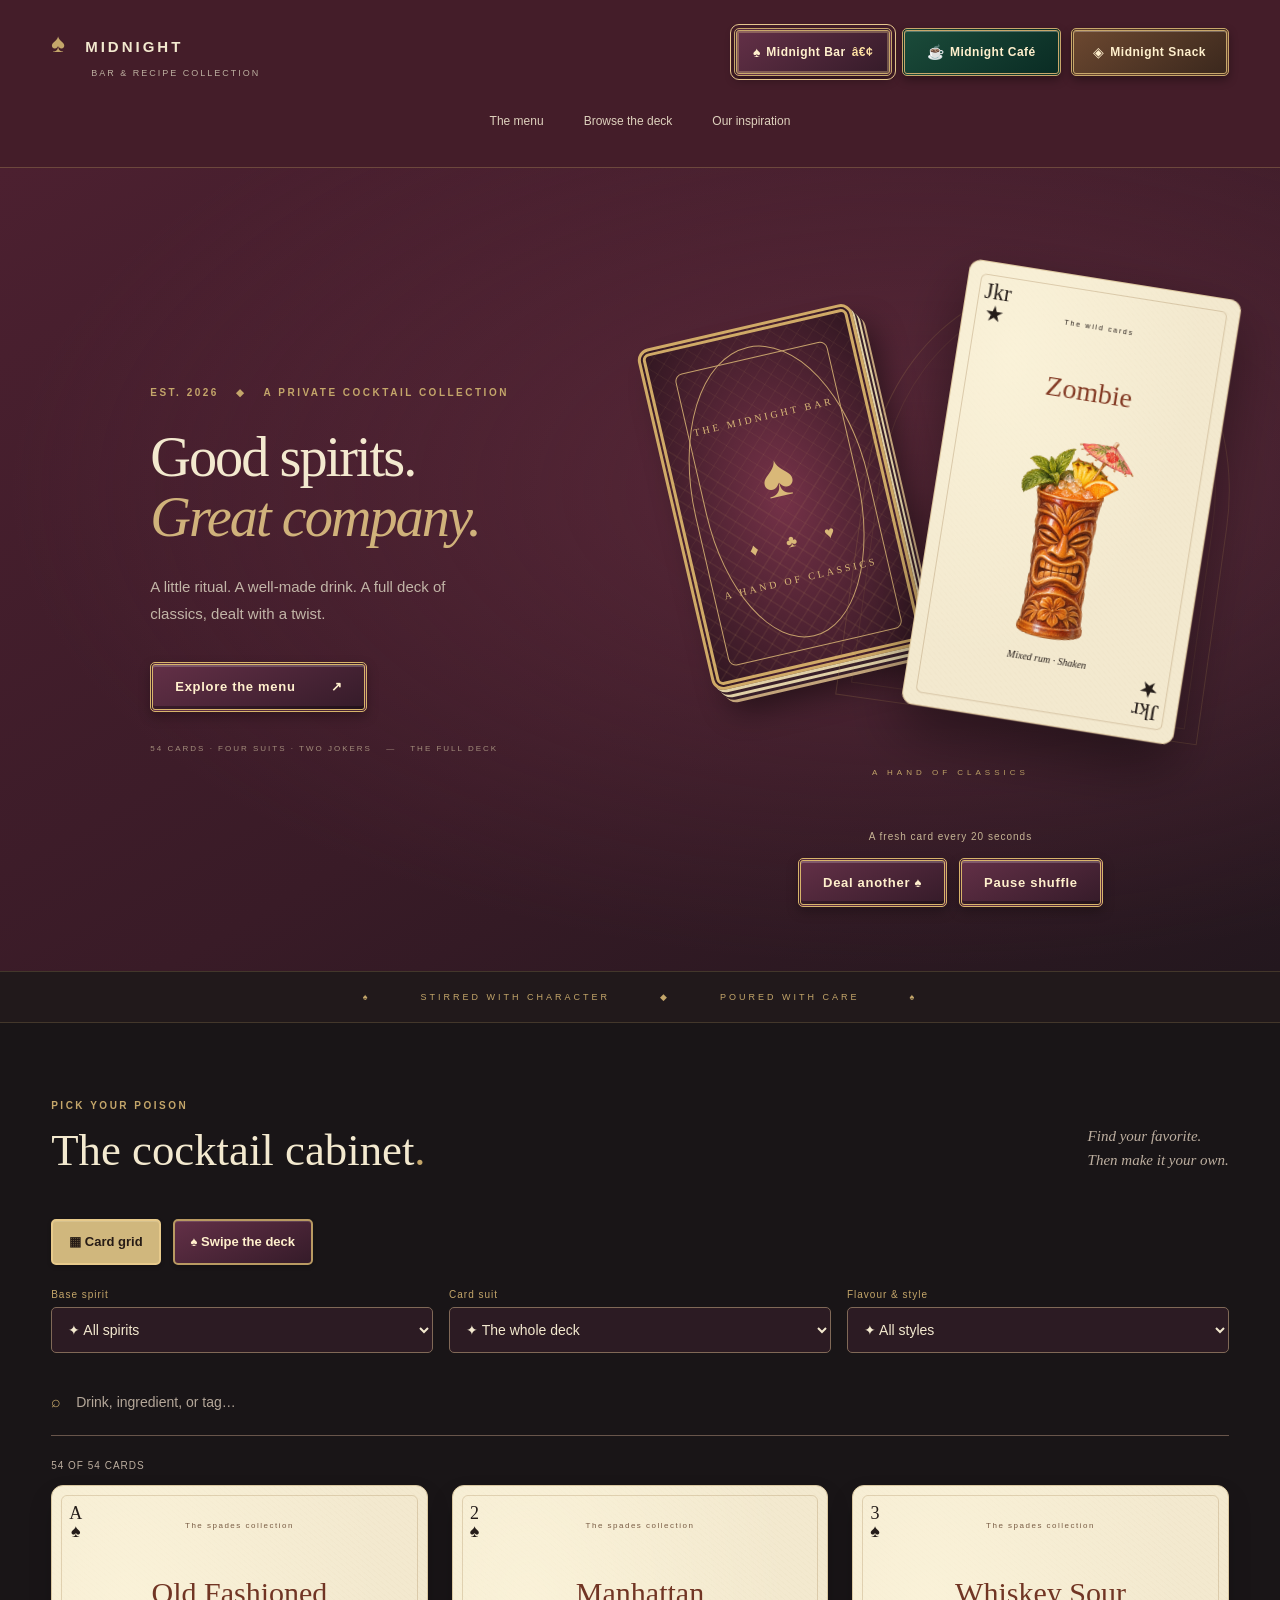
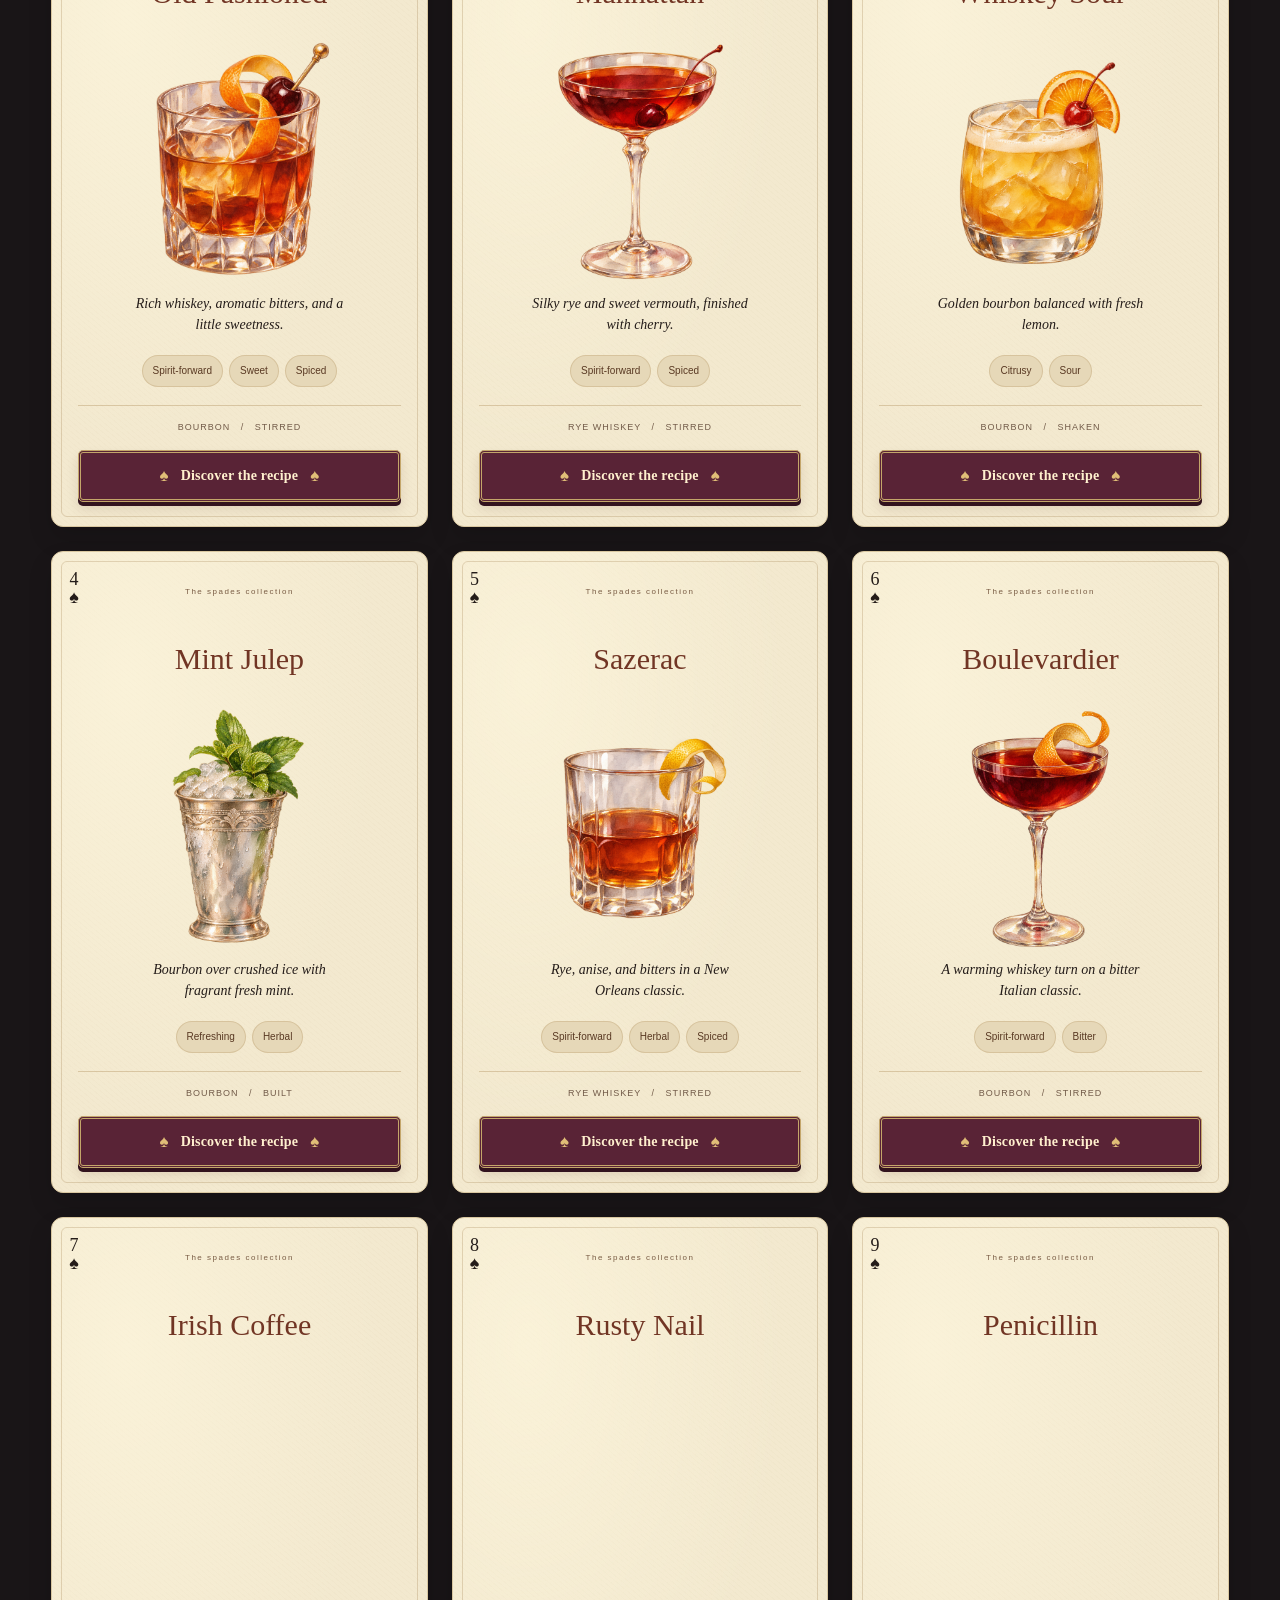
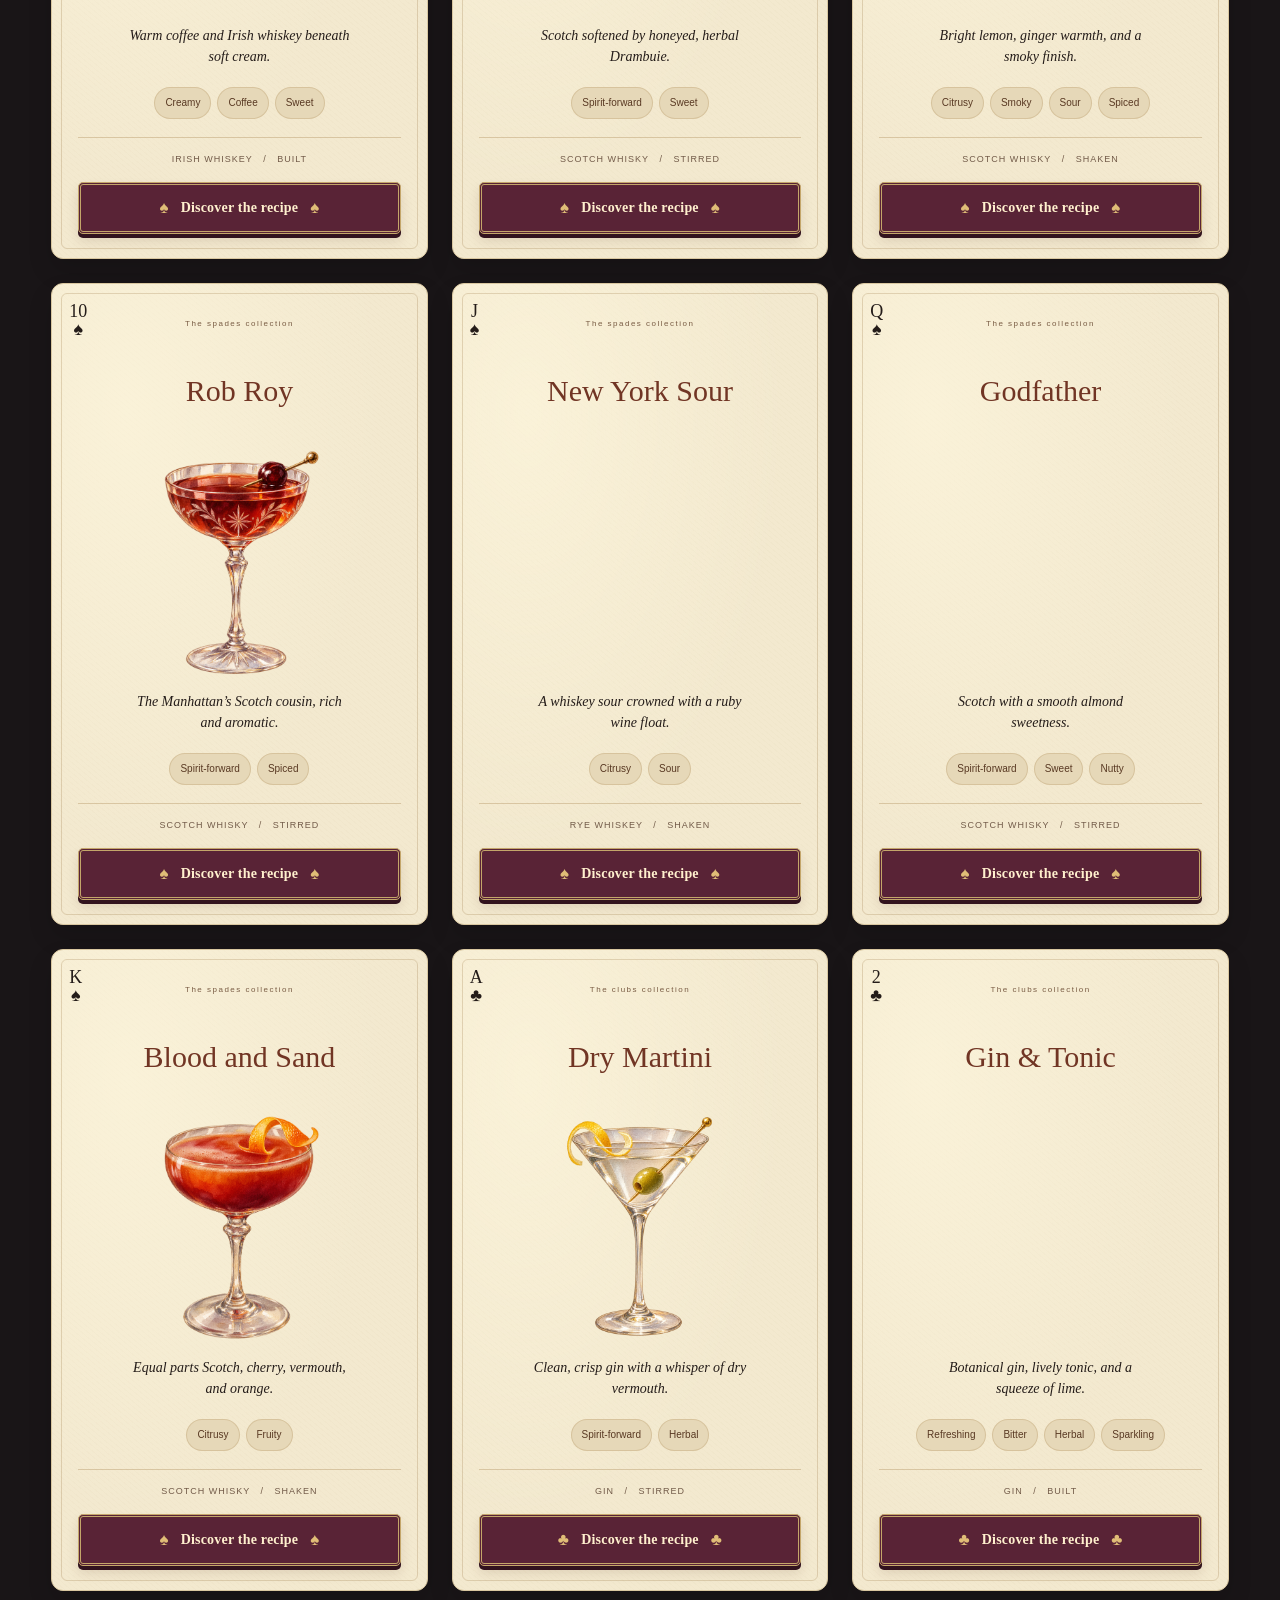
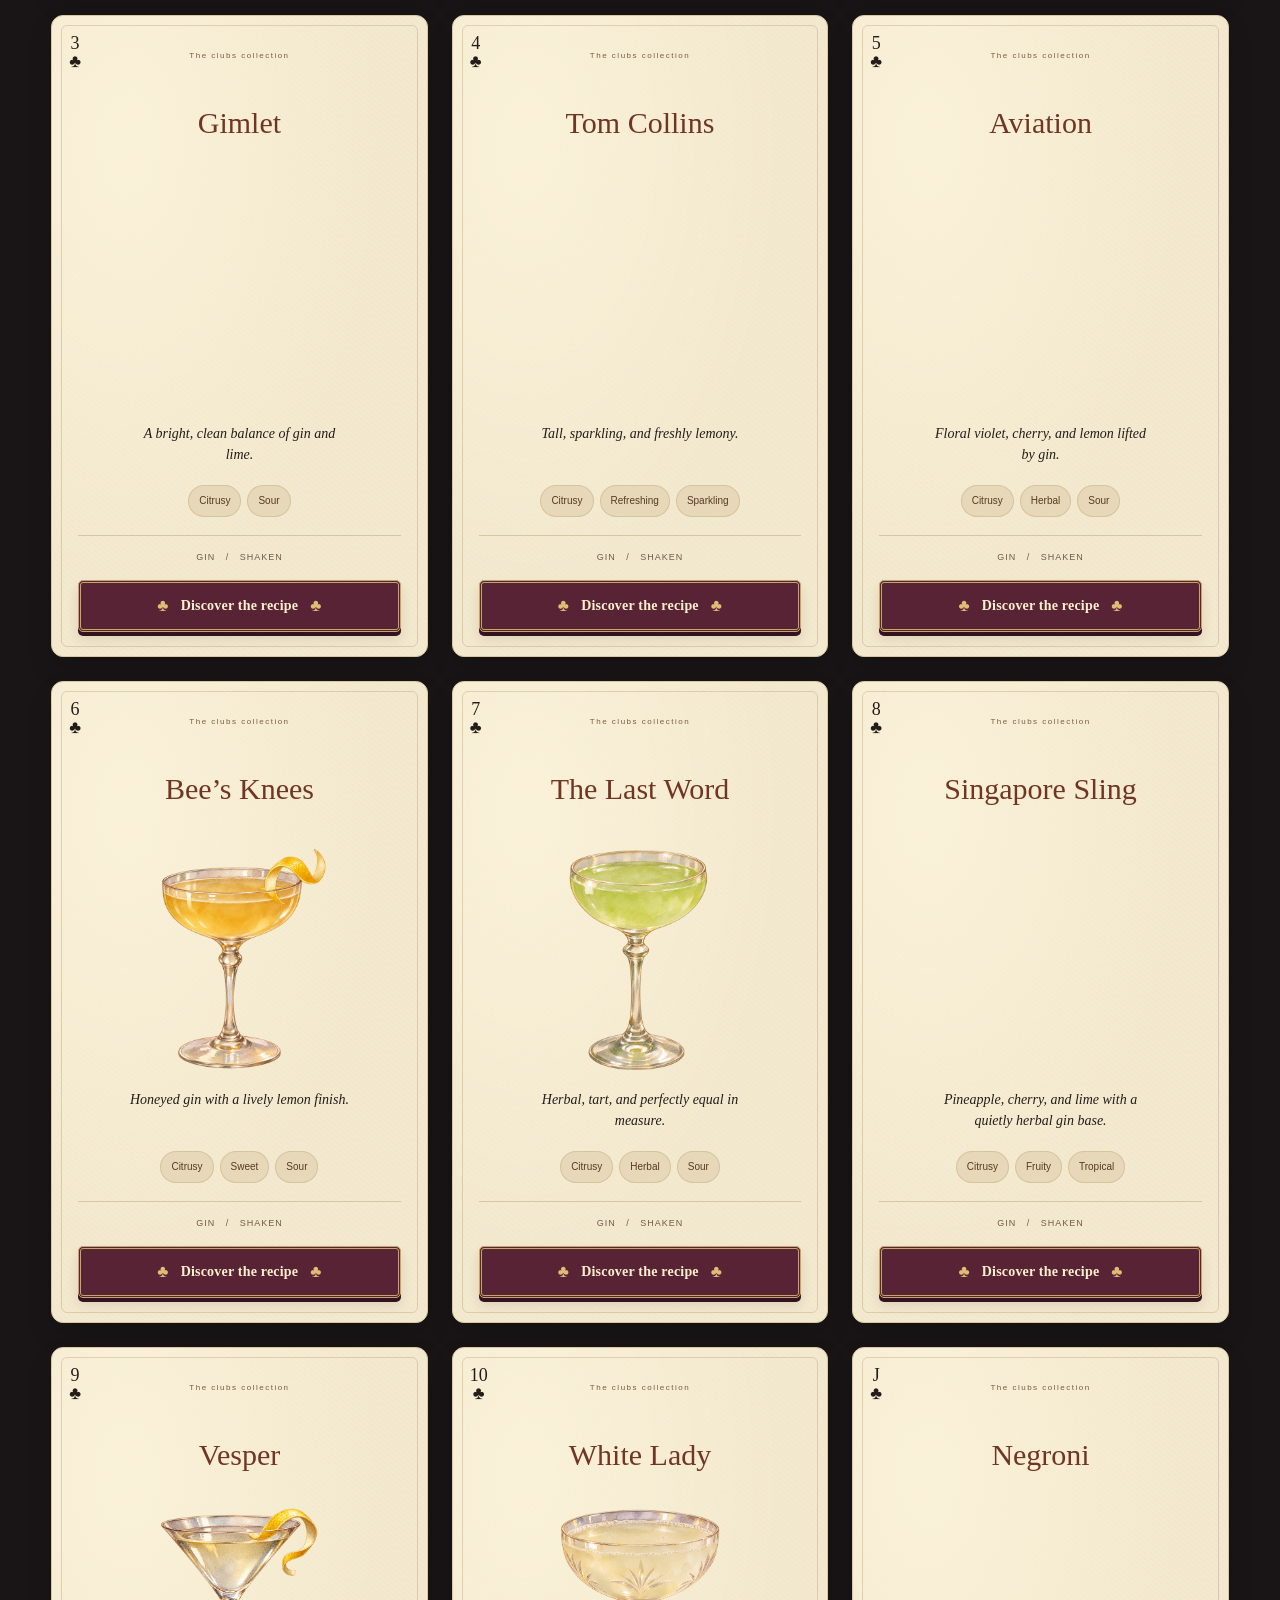
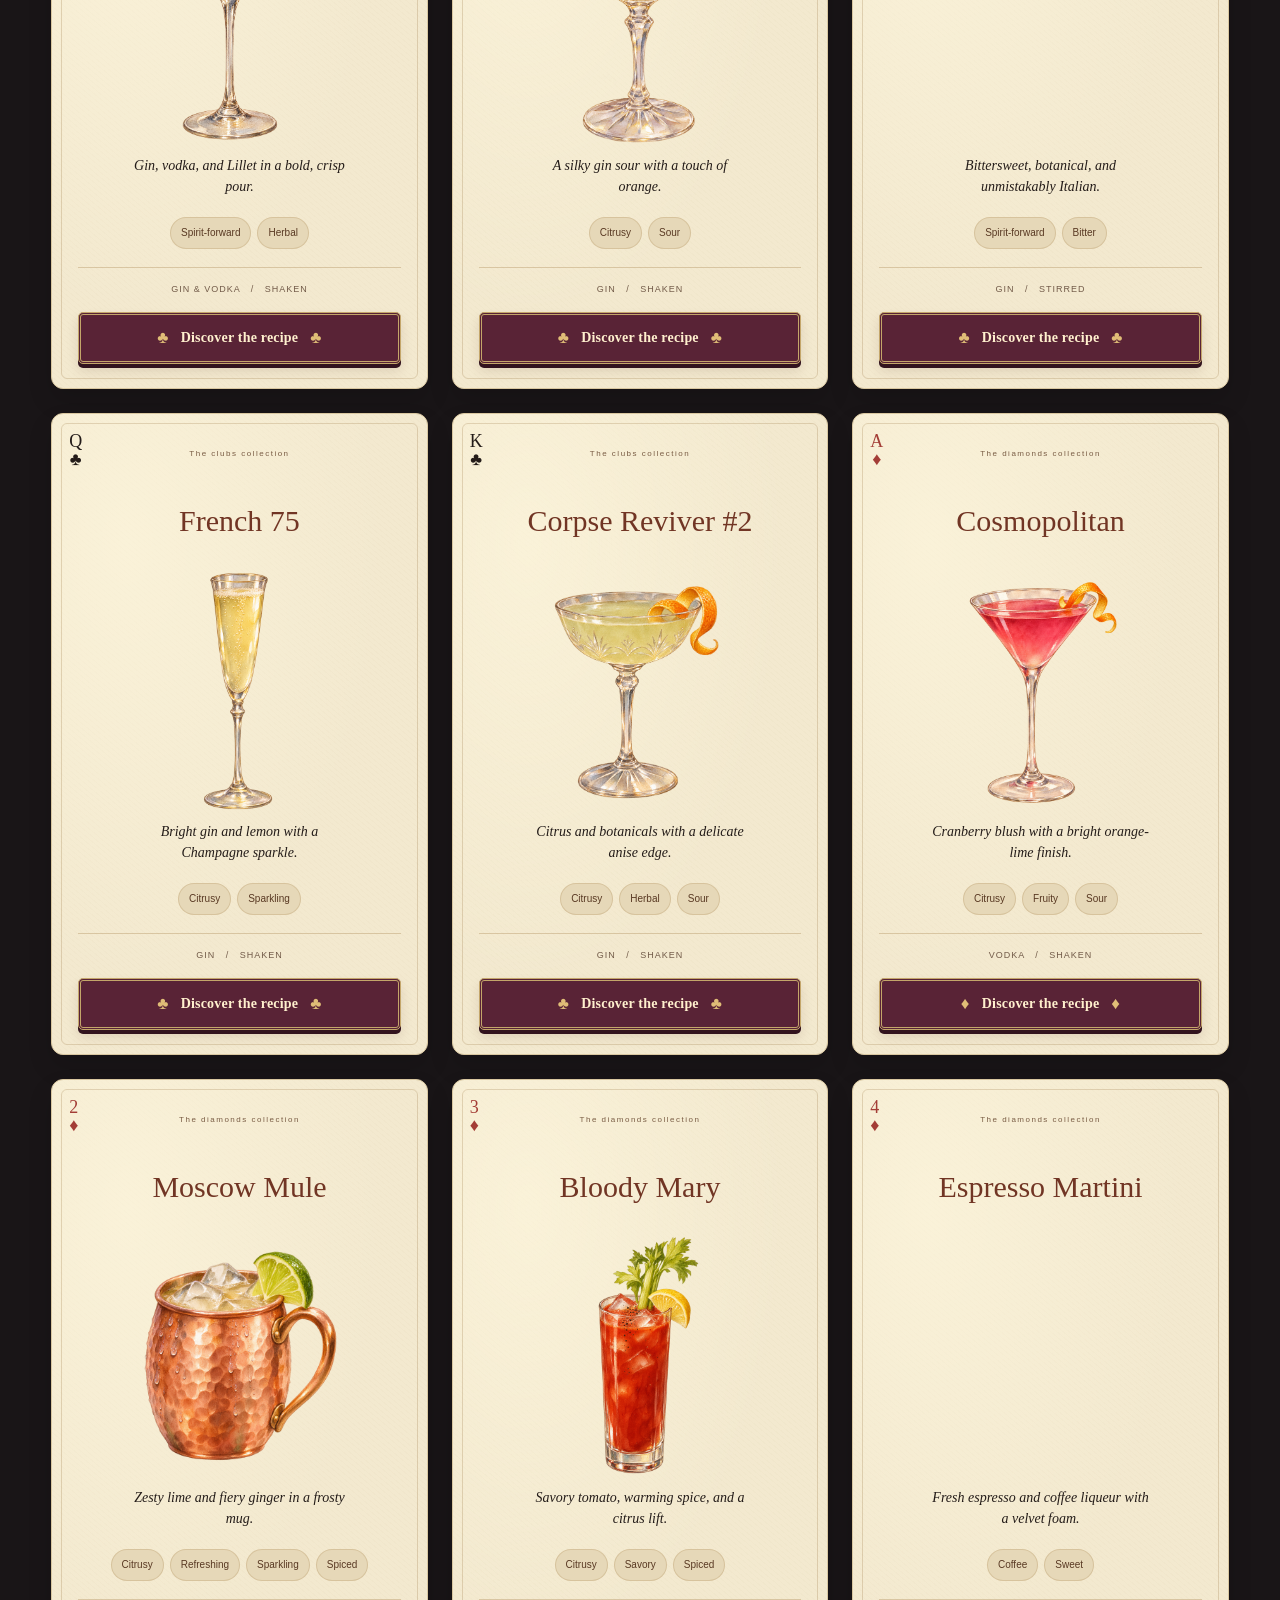
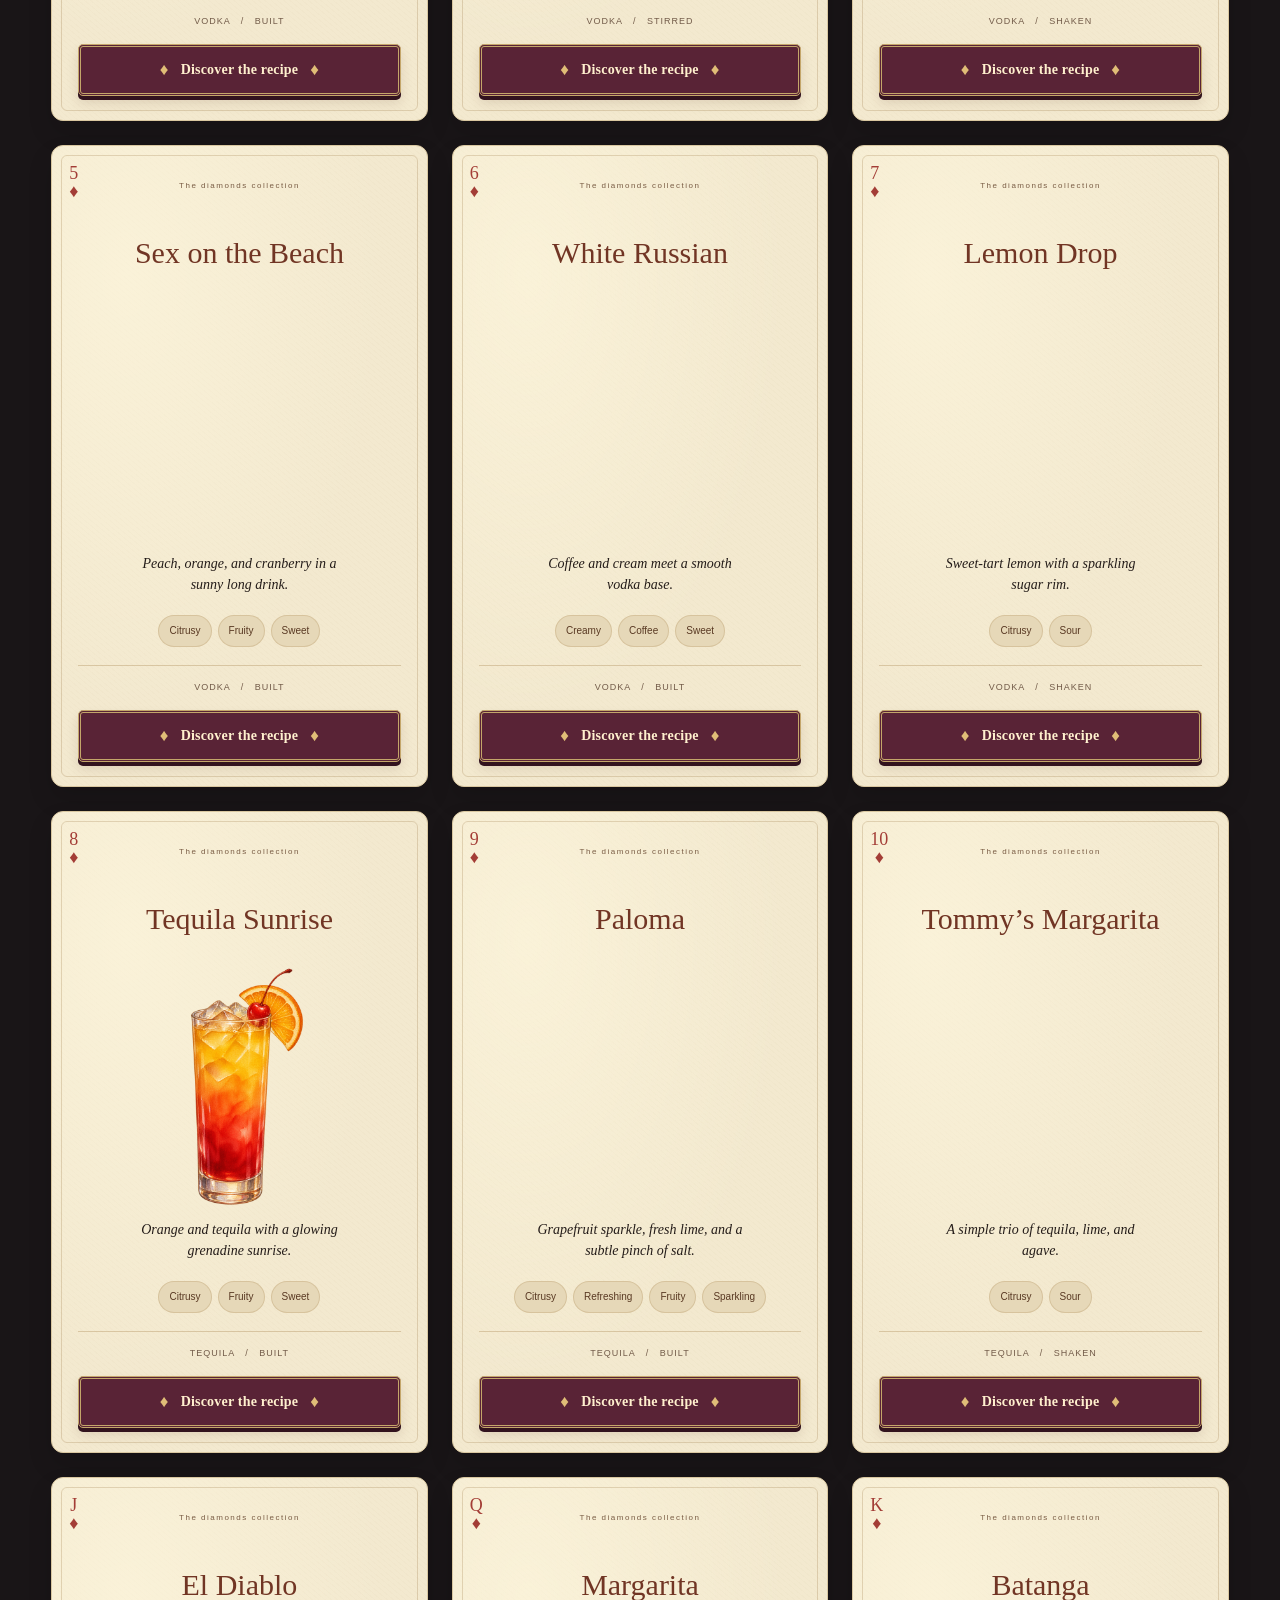
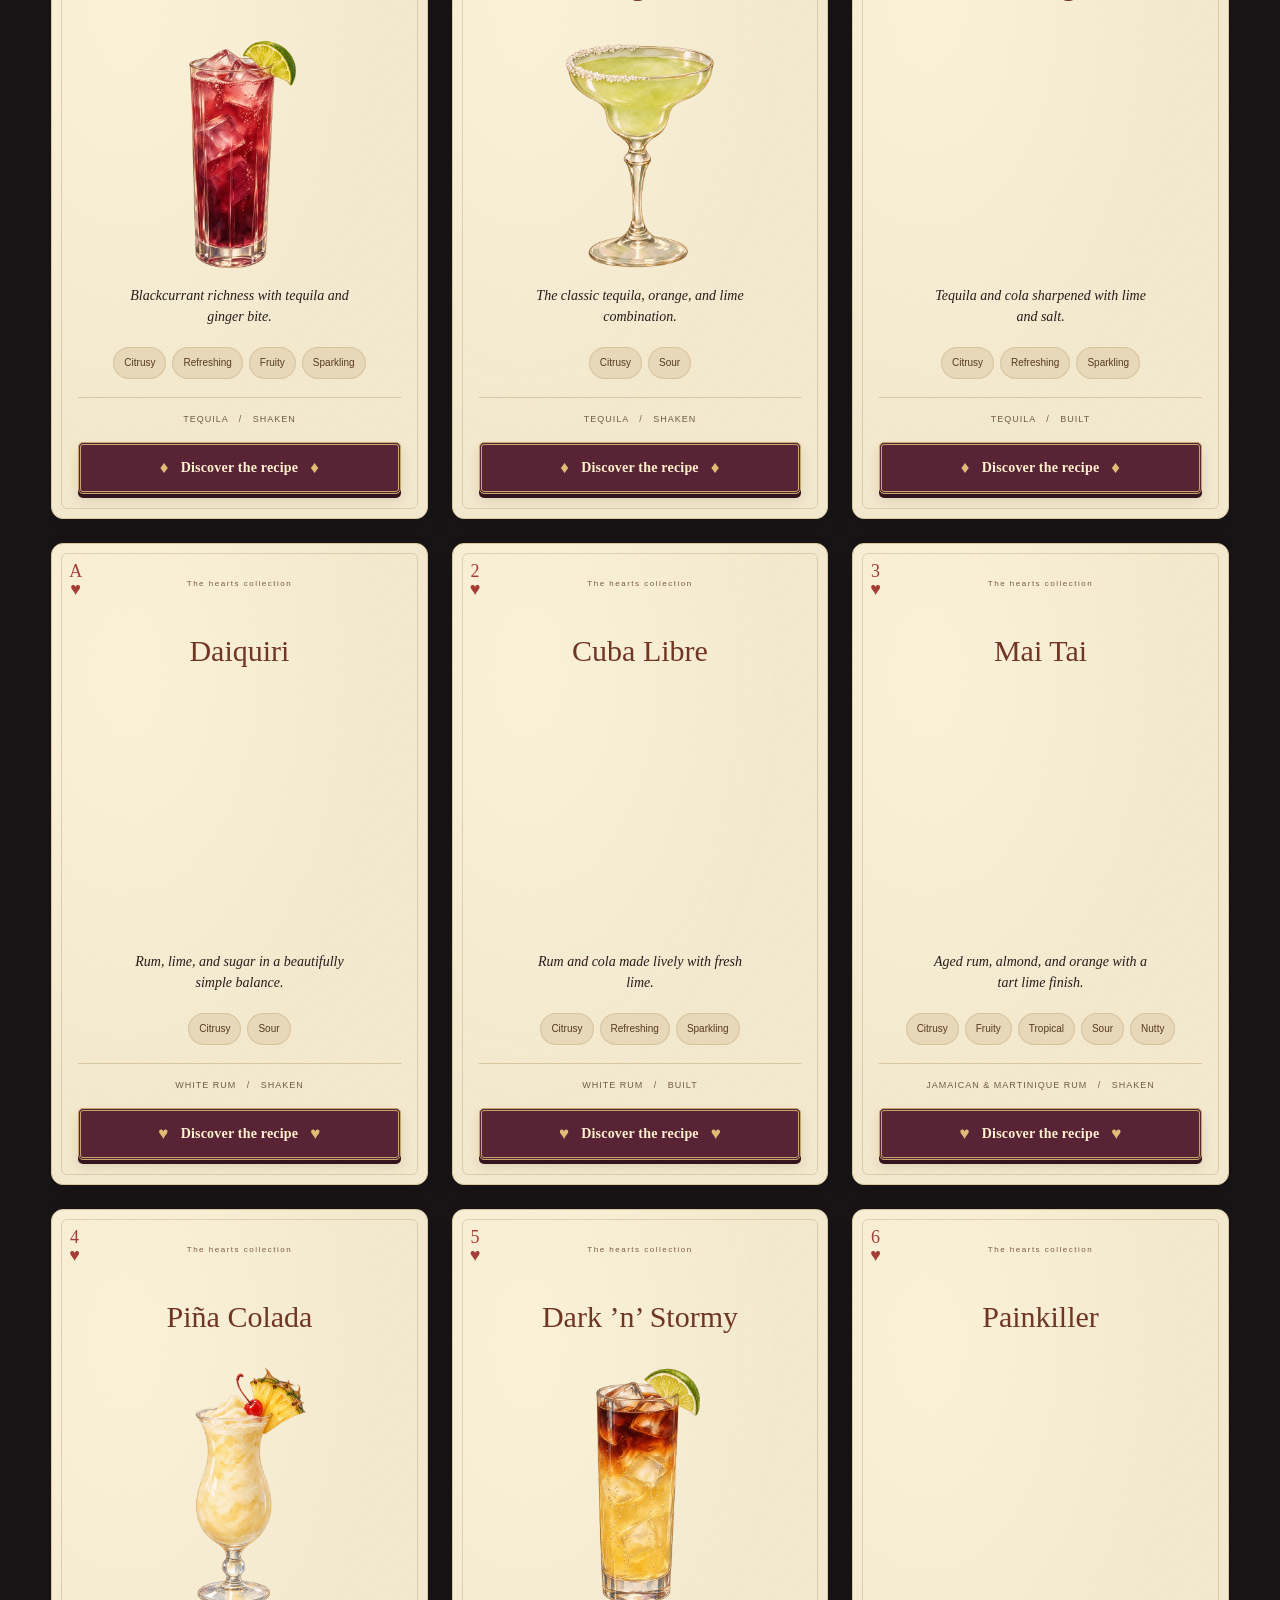
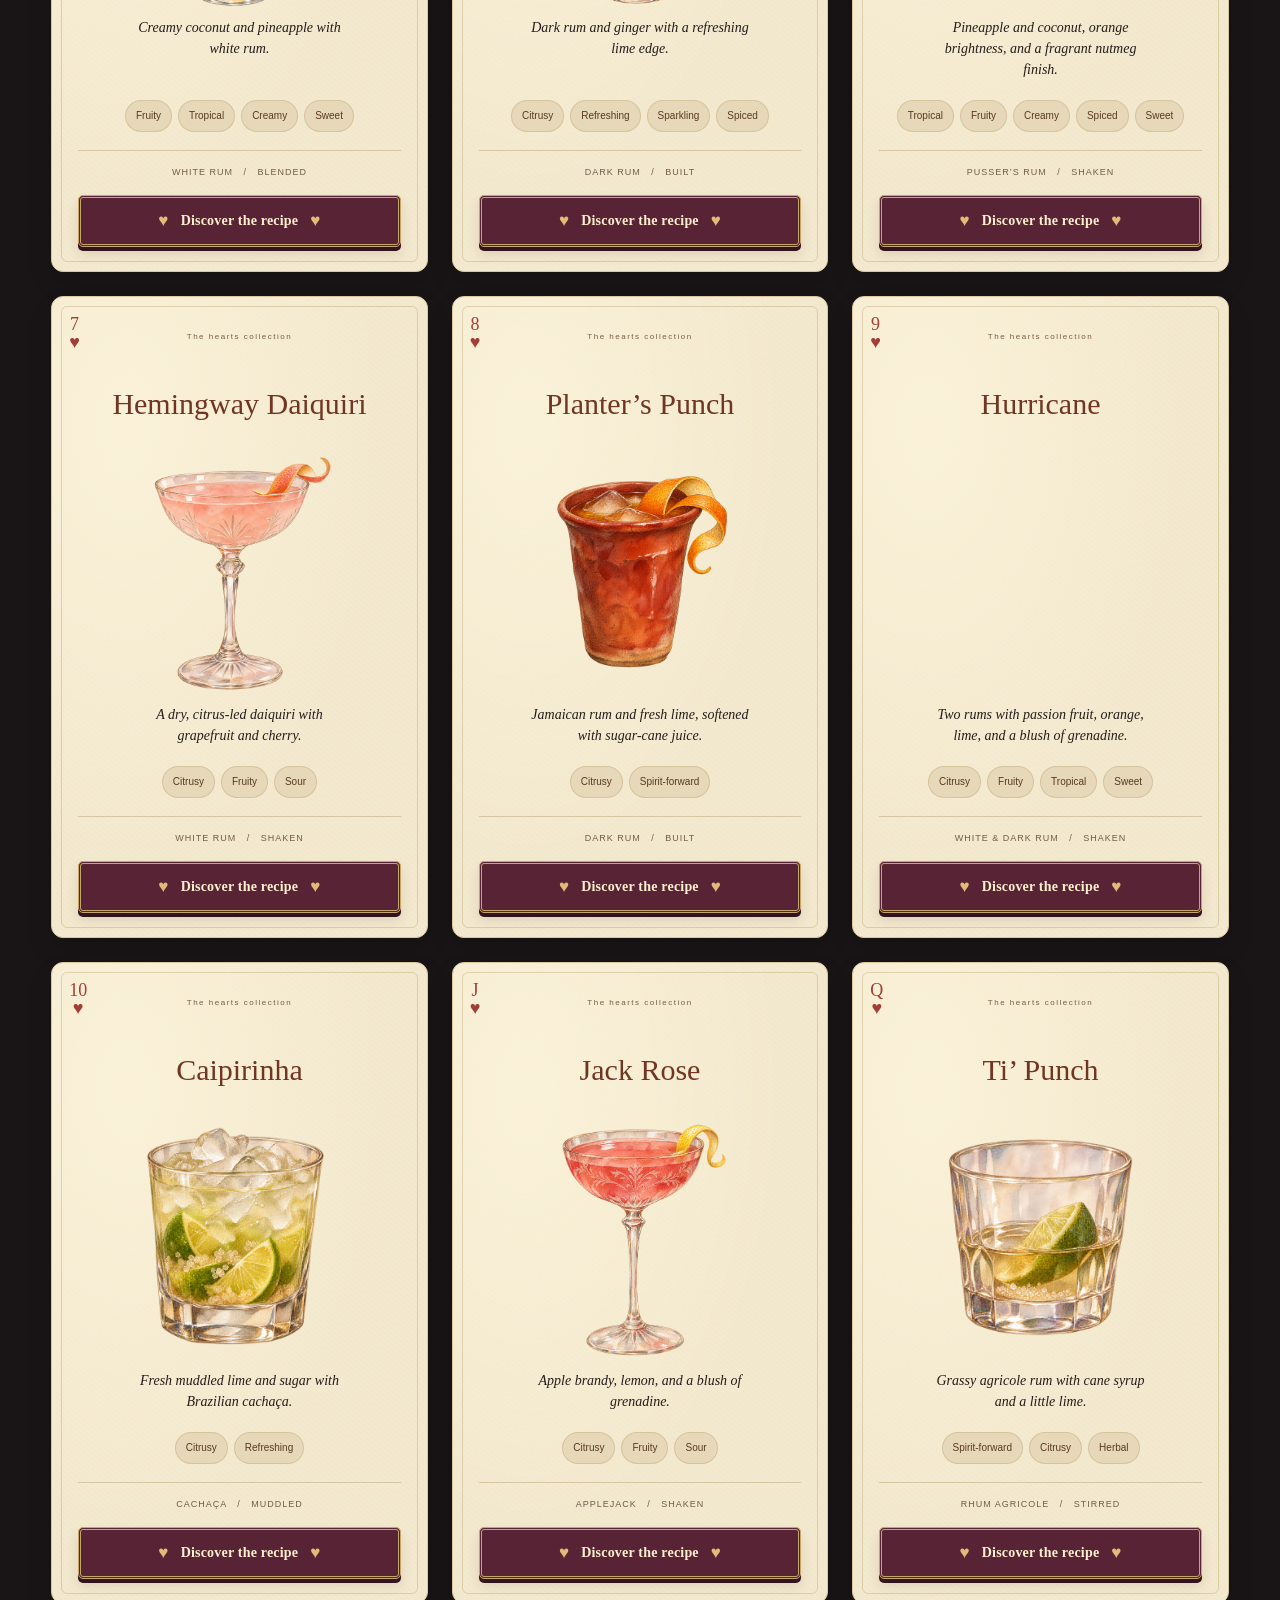
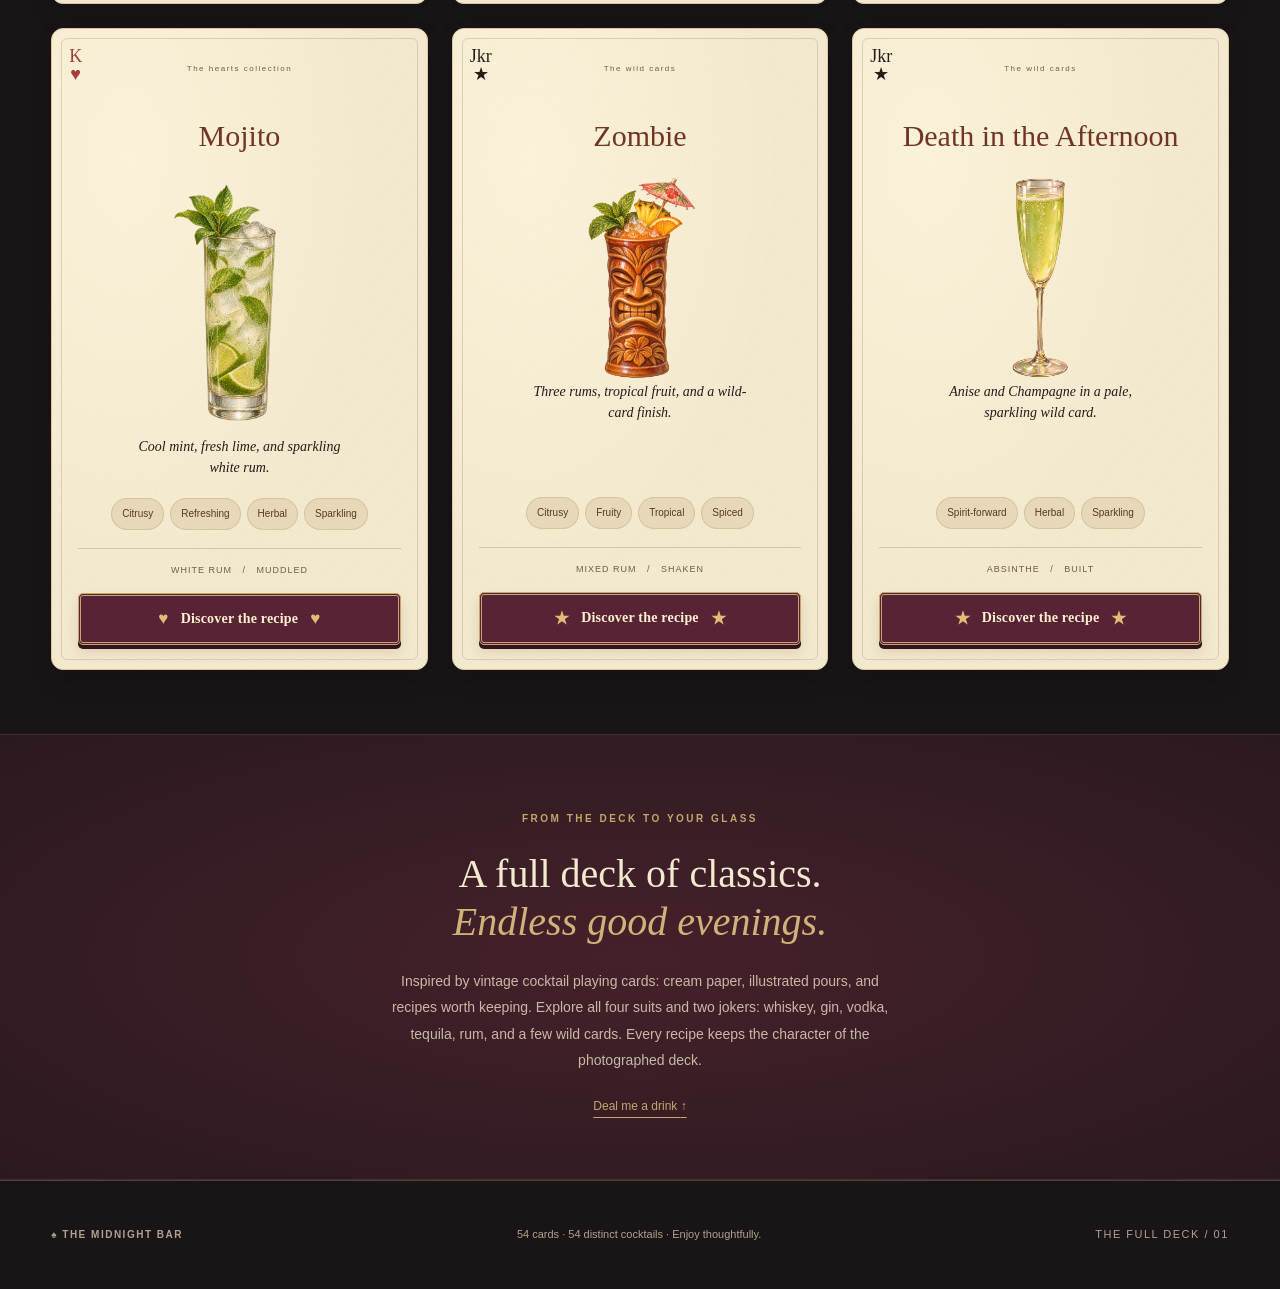
==== commit 227a2e03: "Unify room navigation and responsive layouts while preserving menu deep links" ====
--- a/index.html
+++ b/index.html
@@ -1,9 +1,9 @@
 <!doctype html>
 <html lang="en">
-<head><meta charset="utf-8"><meta name="viewport" content="width=device-width,initial-scale=1"><meta name="theme-color" content="#231116"><meta name="description" content="A full deck of 54 cocktail recipe cards. An illustrated recipe collection from The Midnight Bar."><title>The Midnight Bar — A hand of classics</title><link rel="stylesheet" href="styles.css?v=12"><script src="landing.js?v=1"></script><link rel="stylesheet" href="selected-card.css?v=1"><link rel="stylesheet" href="hero-deal.css?v=2"><script src="selected-card.js?v=1"></script><script src="recipes.js?v=8" defer></script><script src="artwork.js?v=8" defer></script><script src="illustrations.js?v=8" defer></script><script src="app.js?v=11" defer></script><script src="hero.js?v=12" defer></script><script src="deck-view.js?v=9" defer></script><link rel=stylesheet href=filter-layout.css?v=1><link rel="stylesheet" href="room-links.css?v=1"><link rel="stylesheet" href="collection-polish.css?v=1"></head>
+<head><meta charset="utf-8"><meta name="viewport" content="width=device-width,initial-scale=1"><meta name="theme-color" content="#231116"><meta name="description" content="A full deck of 54 cocktail recipe cards. An illustrated recipe collection from The Midnight Bar."><title>The Midnight Bar — A hand of classics</title><link rel="stylesheet" href="styles.css?v=12"><script src="landing.js?v=2"></script><link rel="stylesheet" href="selected-card.css?v=1"><link rel="stylesheet" href="hero-deal.css?v=2"><script src="selected-card.js?v=1"></script><script src="recipes.js?v=8" defer></script><script src="artwork.js?v=8" defer></script><script src="illustrations.js?v=8" defer></script><script src="app.js?v=11" defer></script><script src="hero.js?v=13" defer></script><script src="deck-view.js?v=9" defer></script><link rel=stylesheet href=filter-layout.css?v=1><link rel="stylesheet" href="room-links.css?v=1"><link rel="stylesheet" href="collection-polish.css?v=1"><link rel="stylesheet" href="collection-layout.css?v=1"></head>
 <body id="top" data-room="bar">
 <a class="skip" href="#menu">Skip to cocktail menu</a>
-<header><a class="brand" href="#home" aria-label="The Midnight Bar home"><span aria-hidden="true">♠</span> MIDNIGHT <small>BAR & RECIPE COLLECTION</small></a><nav aria-label="Main navigation"><a href="#menu">The menu</a><a href="#deck">Browse the deck</a><a href="#story">Our inspiration</a><a class="room-door to-cafe cafe-portal" href="coffee/#top" aria-label="To Midnight Café">☕ To Midnight Café ↗</a><a class="room-door to-snack snack-portal" href="snack/#top" aria-label="To Midnight Snack">◈ To Midnight Snack ↗</a></nav></header>
+<header class="collection-header"><a class="brand" href="#home" aria-label="The Midnight Bar home"><span aria-hidden="true">♠</span> MIDNIGHT <small>BAR & RECIPE COLLECTION</small></a><nav class="room-navigation" aria-label="Midnight Collection rooms"><a class="room-door to-bar" href="#top" aria-current="page"><span aria-hidden="true">♠</span> Midnight Bar</a><a class="room-door to-cafe" href="coffee/#top"><span aria-hidden="true">☕</span> Midnight Café</a><a class="room-door to-snack" href="snack/#top"><span aria-hidden="true">◈</span> Midnight Snack</a></nav><nav class="local-navigation" aria-label="On this page"><a href="#menu">The menu</a><a href="#deck">Browse the deck</a><a href="#story">Our inspiration</a></nav></header>
 <main>
 <section class="hero" id="home"><div class="hero-copy"><p class="eyebrow">EST. 2026 <span>◆</span> A PRIVATE COCKTAIL COLLECTION</p><h1>Good spirits.<br><em>Great company.</em></h1><p class="intro">A little ritual. A well-made drink. A full deck of classics, dealt with a twist.</p><a class="button" href="#menu">Explore the menu <span aria-hidden="true">↗</span></a><p class="hero-note">54 CARDS · FOUR SUITS · TWO JOKERS <span>—</span> THE FULL DECK</p><div class="hero-controls"><p>A fresh card every 20 seconds</p><button type="button" id="hero-next">Deal another ♠</button><button type="button" id="hero-pause" aria-pressed="false">Pause shuffle</button></div></div><div class="hero-art" role="region" aria-label="Featured cocktail" aria-live="off"><div class="dealing-deck" aria-hidden="true"><div class="deck-emblem"><small>THE MIDNIGHT BAR</small>♠<span>♦ ♣ ♥</span><small>A HAND OF CLASSICS</small></div></div><div class="halo" aria-hidden="true"></div><div class="ghost-card" aria-hidden="true">♠</div><div class="featured-card"><span class="corner">A<br>♠</span><p class="card-kicker">THE ORIGINAL CLASSIC</p><h2>Old<br><em>Fashioned</em></h2><div id="hero-drink"></div><p class="card-caption">Bourbon · bitters · a little sweetness</p><span class="corner bottom">A<br>♠</span></div><span class="art-note">A HAND OF CLASSICS</span></div></section>
 <div class="divider" aria-hidden="true"><span>♠</span><span>STIRRED WITH CHARACTER</span><span>◆</span><span>POURED WITH CARE</span><span>♠</span></div>
--- a/collection-layout.css
+++ b/collection-layout.css
@@ -0,0 +1,59 @@
+/* The collection's shared architecture; room artwork and palettes remain local. */
+:root{--collection-gutter:clamp(18px,4vw,72px);--collection-gap:24px;--collection-section:clamp(48px,5vw,80px);--collection-card-min:280px;--collection-control:46px}
+body .collection-header{display:grid;grid-template-columns:1fr auto;gap:18px 28px;max-width:none;width:100%;padding:24px var(--collection-gutter);margin:0;align-items:center}
+body .collection-header .brand{font:700 15px/1.5 Arial,sans-serif;letter-spacing:3px;white-space:nowrap}
+body .collection-header .brand>span{display:inline;font-size:26px;color:var(--gold)}
+body .collection-header .brand small{display:block;font:9px/1.5 Arial,sans-serif;letter-spacing:2px;margin:4px 0 0 40px}
+body .collection-header nav{width:auto;max-width:none;display:flex;gap:12px;flex-wrap:wrap;justify-content:flex-end}
+body .collection-header .room-navigation{display:grid;grid-template-columns:repeat(3,minmax(0,1fr));gap:10px}
+body .room-navigation .room-door{display:flex;min-height:48px;padding:10px 16px;font-size:12px;gap:6px;white-space:nowrap}
+body .room-navigation .room-door[aria-current=page]{outline:1px solid #e6c78e;outline-offset:3px;box-shadow:inset 0 0 0 2px #e6c78e55,0 4px 10px #0005}
+body .room-navigation .room-door[aria-current=page]:after{content:'â€¢';color:#ffe2a4}
+body .collection-header .local-navigation{grid-column:1/-1;justify-content:center;gap:12px 24px}
+body .local-navigation a{display:inline-flex;align-items:center;min-height:44px;padding:6px 8px;border:0;font:12px/1.5 Arial,sans-serif;text-decoration:none}
+body .local-navigation a:hover{text-decoration:underline;text-underline-offset:5px}
+body :is(.menu-section,section.menu){max-width:none;width:100%;padding:var(--collection-section) var(--collection-gutter);margin-inline:auto}
+body :is(.menu-section,section.menu)>.cards:not(.single){display:grid;grid-template-columns:repeat(auto-fill,minmax(min(100%,var(--collection-card-min)),1fr));gap:var(--collection-gap);max-width:none;width:100%;margin-inline:auto;align-items:stretch}
+body .cards[hidden]{display:none!important}
+body .cards.single{max-width:420px;margin-inline:auto}
+body :is(.cocktail-card,.coffee-card,.snack-card){min-width:0}
+body :is(.cocktail-card,.coffee-card,.snack-card) h3{overflow-wrap:anywhere}
+body :is(.cocktail-card,.coffee-card,.snack-card) .tags{flex-wrap:wrap}
+body :is(.section-heading,.menu-heading){margin-bottom:32px;gap:24px}
+body :is(.section-heading,.menu-heading,.section-title,.board-heading) h2,body section.menu>h2{font-size:clamp(34px,3.5vw,52px);line-height:1.15}
+body :is(.toolbar,.filters){gap:16px}
+body .menu-section .toolbar,body section.menu .toolbar,body section.menu .filters{display:grid;grid-template-columns:repeat(3,minmax(0,1fr));align-items:end;width:100%;margin:24px 0}
+body :is(.toolbar,.filters) label{min-width:0}
+body :is(.toolbar,.filters) :is(select,input){min-height:var(--collection-control);font-size:14px;width:100%;min-width:0;max-width:none;border-radius:5px}
+body :is(.toolbar,.filters) select{padding:10px 30px 10px 12px}
+body :is(.search,.coffee-search,.search-label){grid-column:1/-1;min-width:0;width:100%}
+body .toolbar .search{grid-row:auto}
+body .filter-summary,body .cafe-filter-summary{grid-column:1/-1}
+body :is(.view-switch,.cafe-view-switch){display:flex;flex-wrap:wrap;gap:12px;margin:24px 0}
+body :is(.view-switch,.cafe-view-switch,.deck-controls,.coffee-deck-nav,.single-controls) button,body :is(#clear-menu,#clear-filters,#reset){min-height:46px;padding:10px 16px;border:2px double #b99a62;border-radius:5px;background:linear-gradient(155deg,var(--room-light),var(--room-dark));color:#fff0cd;font:600 13px/1.5 Arial,sans-serif;box-shadow:inset 0 1px 0 #fff2,0 2px 4px #0003}
+body :is(.view-switch,.cafe-view-switch) button[aria-pressed=true]{background:#d0b77d;color:#261b15}
+body :is(.view-switch,.cafe-view-switch,.deck-controls,.coffee-deck-nav,.single-controls) button:hover:not(:disabled){filter:brightness(1.15)}
+body button:disabled{cursor:not-allowed}
+body :is(button,a,select,input):focus-visible{outline:3px solid #e7c583;outline-offset:4px}
+body :is(.view-switch,.cafe-view-switch,.deck-controls,.coffee-deck-nav,.single-controls) button:active:not(:disabled){box-shadow:inset 0 2px 4px #0006}
+body>.intro,body main>section.intro{max-width:none;text-align:center;padding:var(--collection-section) var(--collection-gutter) 32px;margin:0}
+body main>section.intro>p:not(.eyebrow){max-width:620px;margin:20px auto;font:italic 18px/1.7 Georgia,serif}
+body .roulette{padding:32px var(--collection-gutter) var(--collection-section);max-width:1050px}
+body .game-room{max-width:1800px;padding:32px var(--collection-gutter) var(--collection-section)}
+body .board-heading{margin-bottom:32px}
+body .hero{padding:var(--collection-section) var(--collection-gutter);grid-template-columns:minmax(0,1fr) minmax(0,1fr);column-gap:clamp(24px,5vw,90px)}
+body .hero-controls{grid-column:2;justify-content:center;text-align:center;margin:24px 0 0;display:flex;flex-wrap:wrap;gap:12px}
+body .hero-controls p{width:100%;margin:0 0 4px}
+body .hero-copy{grid-column:1;grid-row:1 / span 2;max-width:620px;justify-self:center}
+body .hero-art{grid-column:2;grid-row:1}
+body :is(.dice-controls){margin-top:28px;gap:16px}
+body :is(.back-to-top,.to-top,.snack-top){width:52px;height:52px;right:clamp(16px,3vw,38px);bottom:calc(22px + env(safe-area-inset-bottom,0px));z-index:20;border:3px double #d8b675;font:30px/1 Georgia,serif;box-shadow:0 8px 25px #0008}
+body footer{max-width:none;width:100%;padding:32px var(--collection-gutter);display:flex;align-items:center;justify-content:space-between;flex-wrap:wrap;gap:20px;border-top:1px solid #c4a66a50;font:12px/1.6 Arial,sans-serif}
+body footer :is(p,span){font-size:11px;line-height:1.6}
+body footer a{min-height:44px;display:inline-flex;align-items:center}
+@media(max-width:1024px){body .collection-header{grid-template-columns:1fr;justify-items:center}body .collection-header .brand{text-align:center}body .collection-header .brand small{margin-left:0}body .collection-header nav{justify-content:center}}
+@media(max-width:768px){body .hero{grid-template-columns:1fr;gap:24px;text-align:center}body .hero-copy,body .hero-art,body .hero-controls{grid-column:1;grid-row:auto}body .hero-controls{margin-top:12px}body .hero-copy .intro{margin-inline:auto}body .hero-art{width:100%;transform:none}body .section-heading,body .menu-heading,body .board-heading{display:block;text-align:center}body .section-heading>p{margin-top:20px}body footer{justify-content:center;text-align:center}}
+@media(max-width:600px){:root{--collection-gap:22px}body .collection-header{padding:20px 14px;gap:16px}body .collection-header .room-navigation{width:100%;gap:8px}body .room-navigation .room-door{white-space:normal;flex-direction:column;gap:2px;font-size:11px;padding:8px 5px;min-height:64px}body .room-navigation .room-door[aria-current=page]:after{display:none}body .menu-section .toolbar,body section.menu .toolbar,body section.menu .filters{grid-template-columns:1fr}body .toolbar label[for]{grid-column:auto;grid-row:auto;width:100%;justify-self:stretch}body .toolbar .filter-summary{grid-row:auto}body :is(.view-switch,.cafe-view-switch) button{flex:1;min-width:0}body :is(.menu-section,section.menu)>.cards:not(.single){max-width:420px}body .hero-art{min-height:470px}body h1 em{white-space:normal}}
+@media(max-width:600px){body .hero-art .halo{width:270px;max-width:85%}}
+
+body .collection-header .room-navigation .room-door>span{display:inline;font:14px/1.5 Arial,sans-serif;letter-spacing:0;color:inherit}
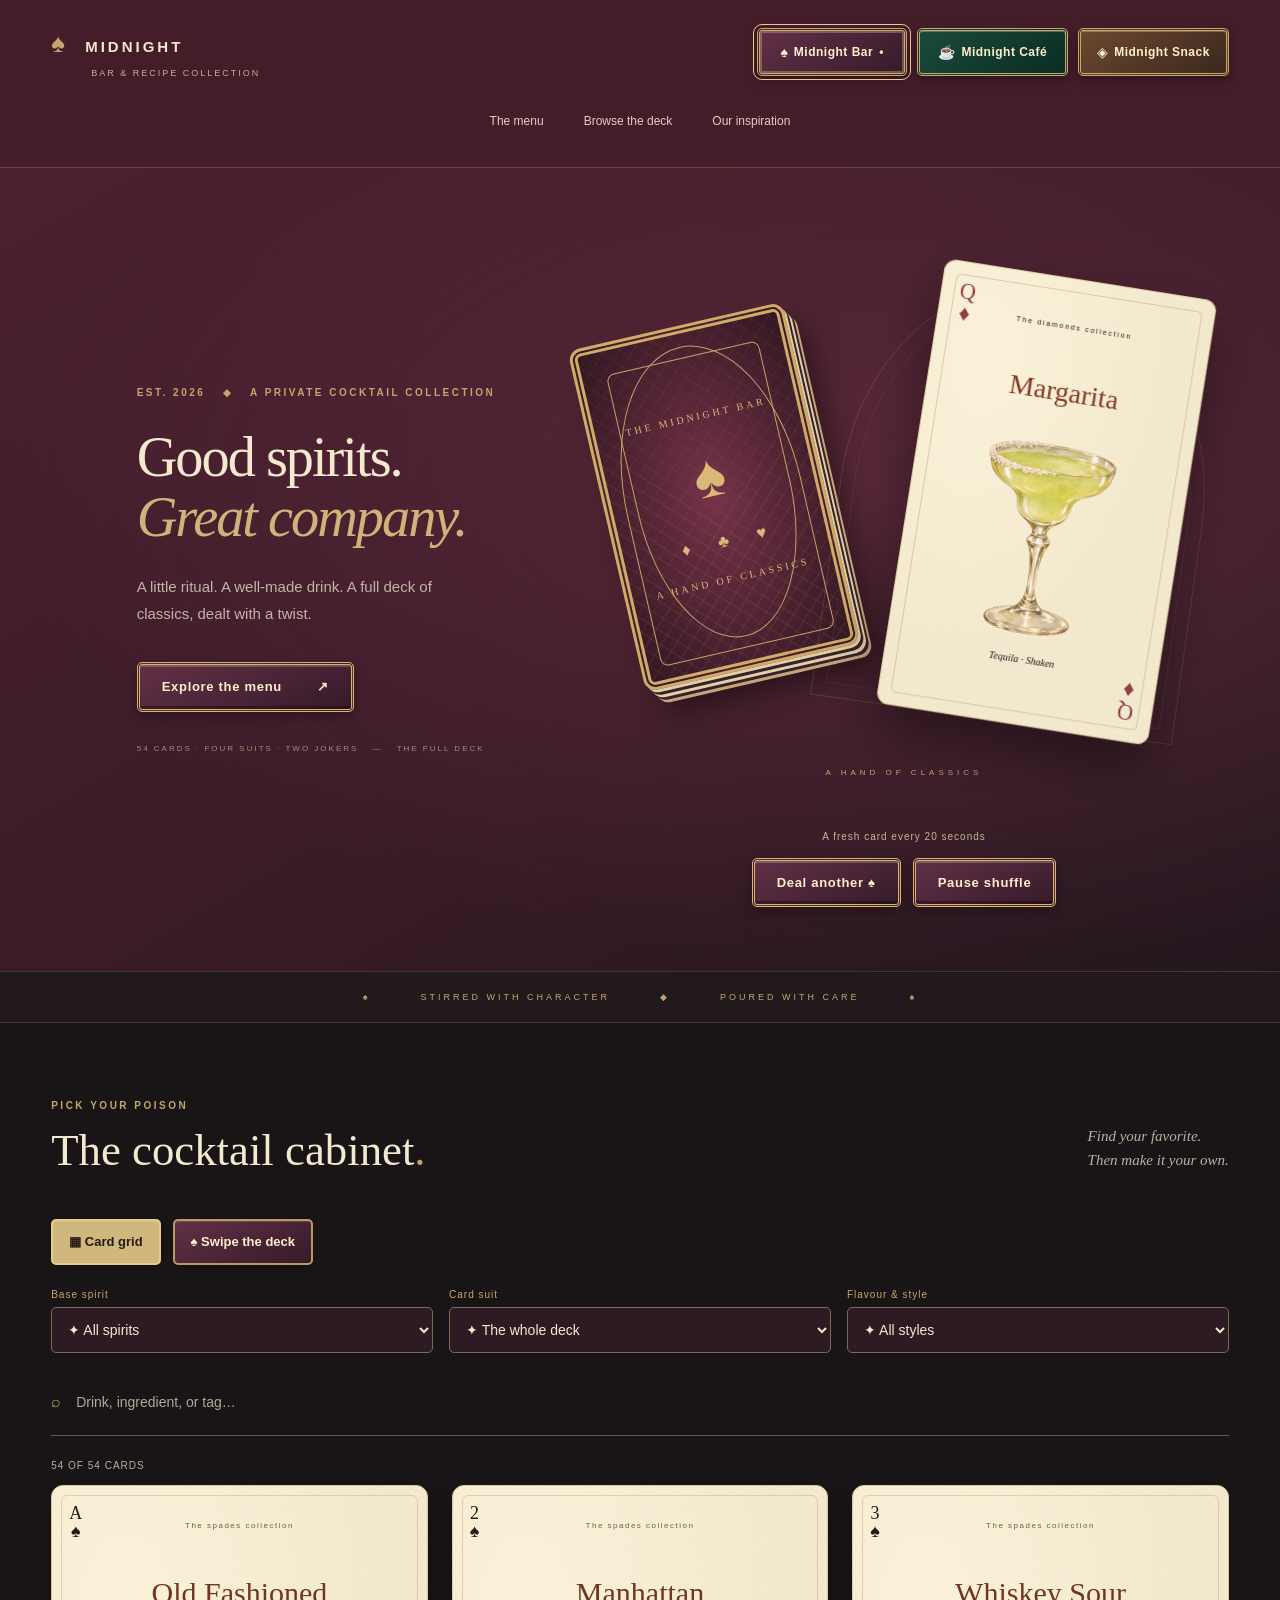
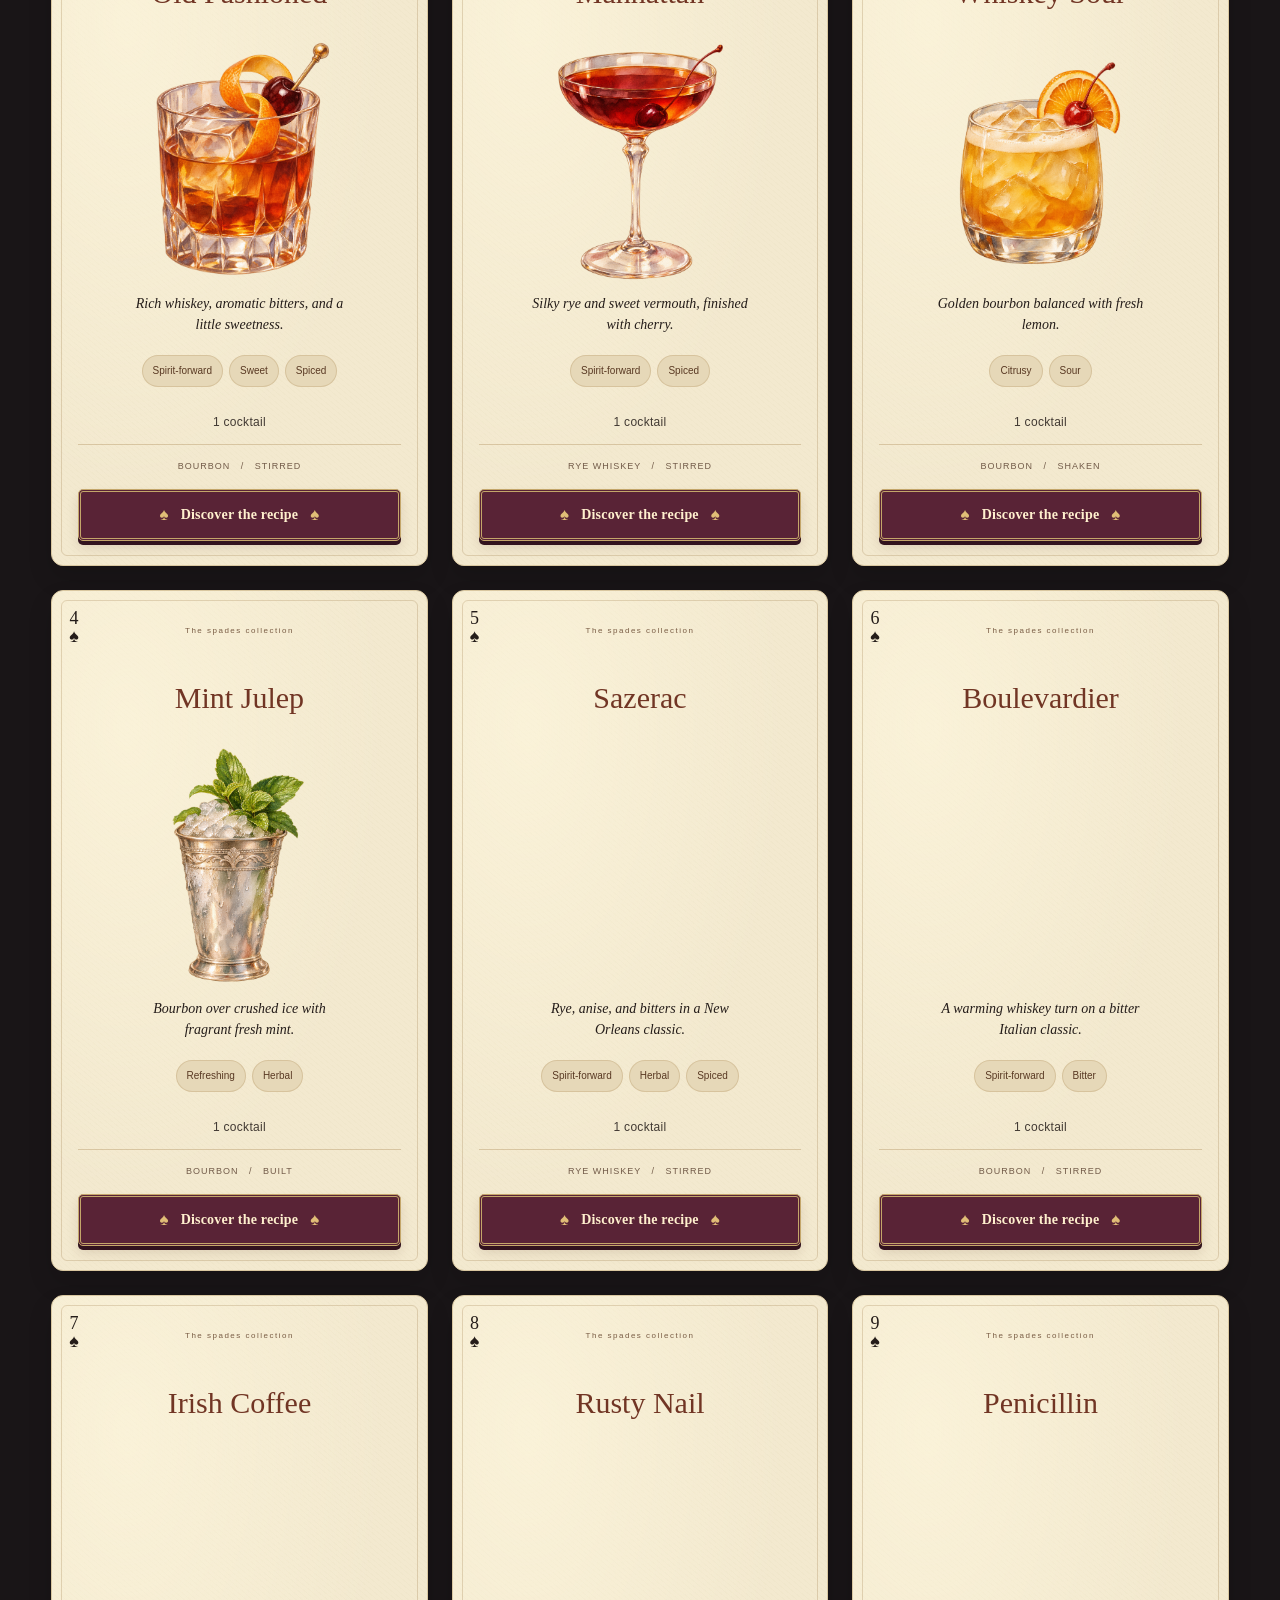
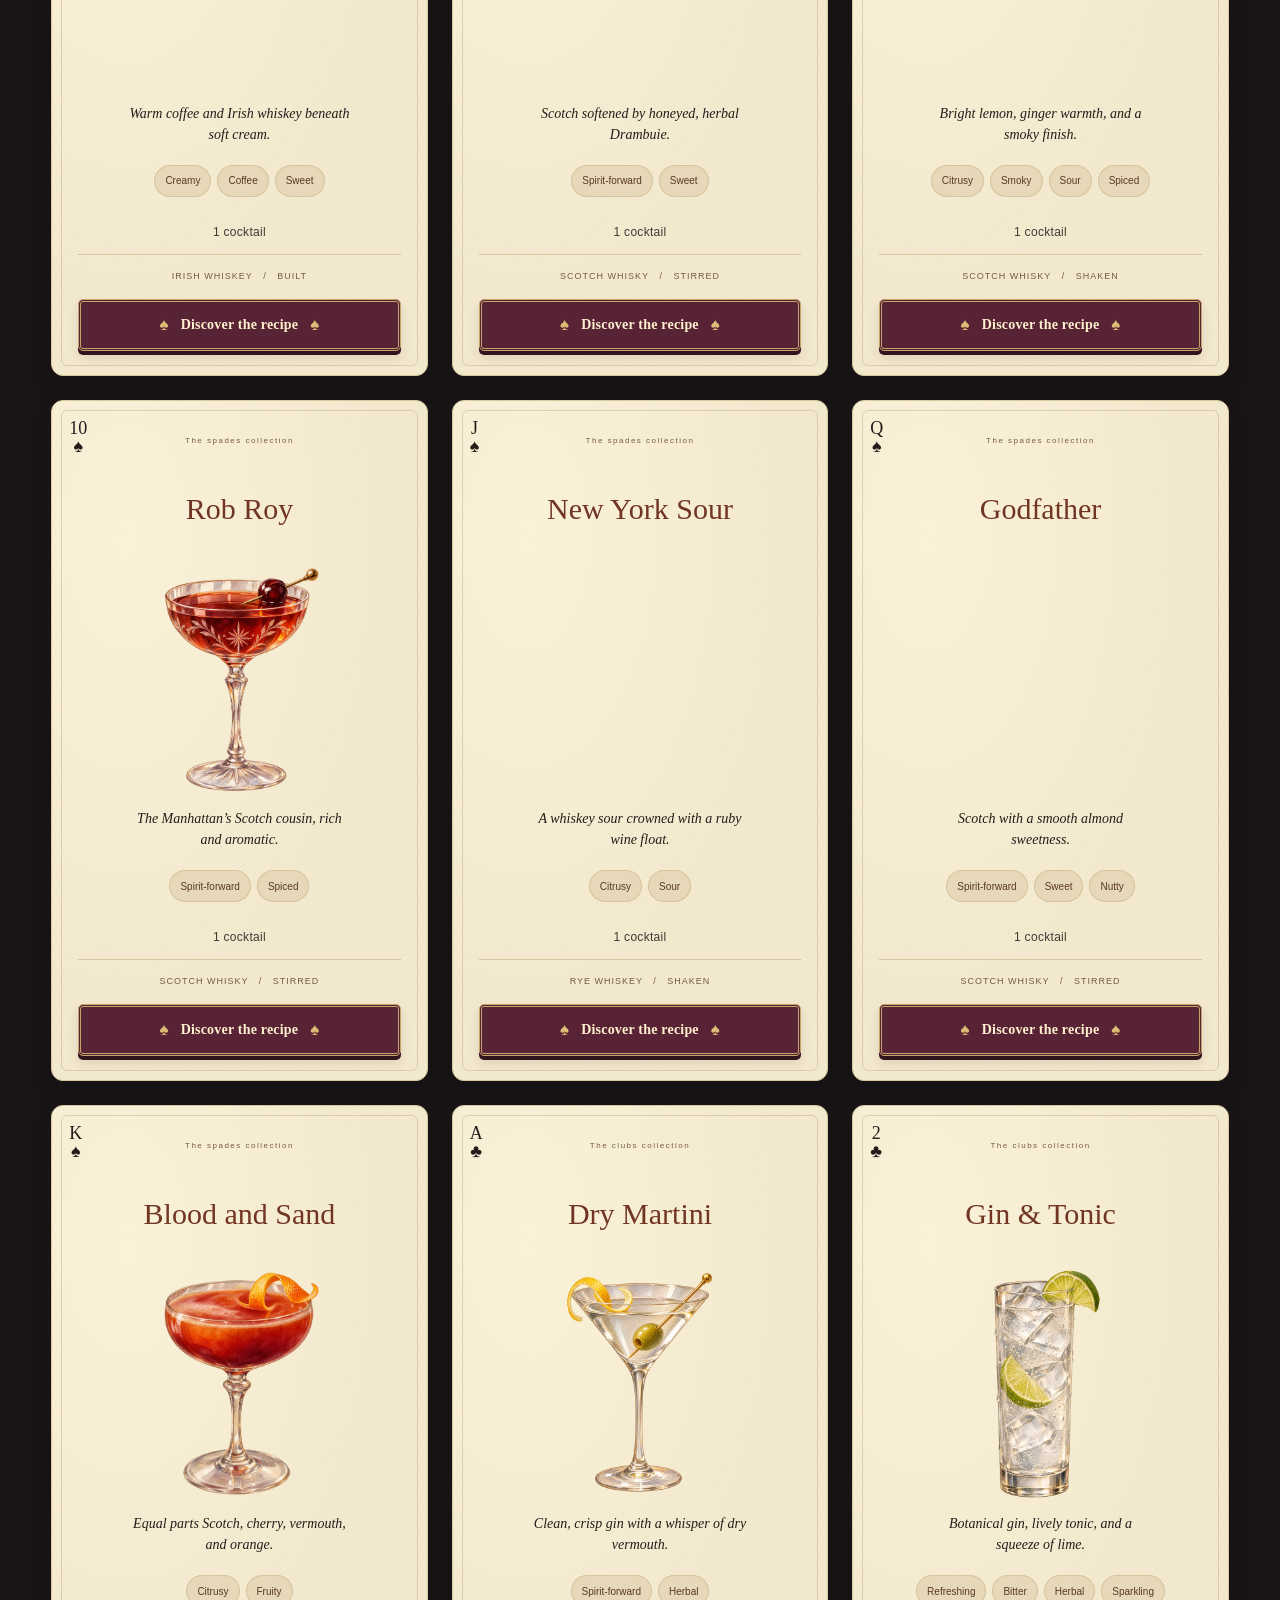
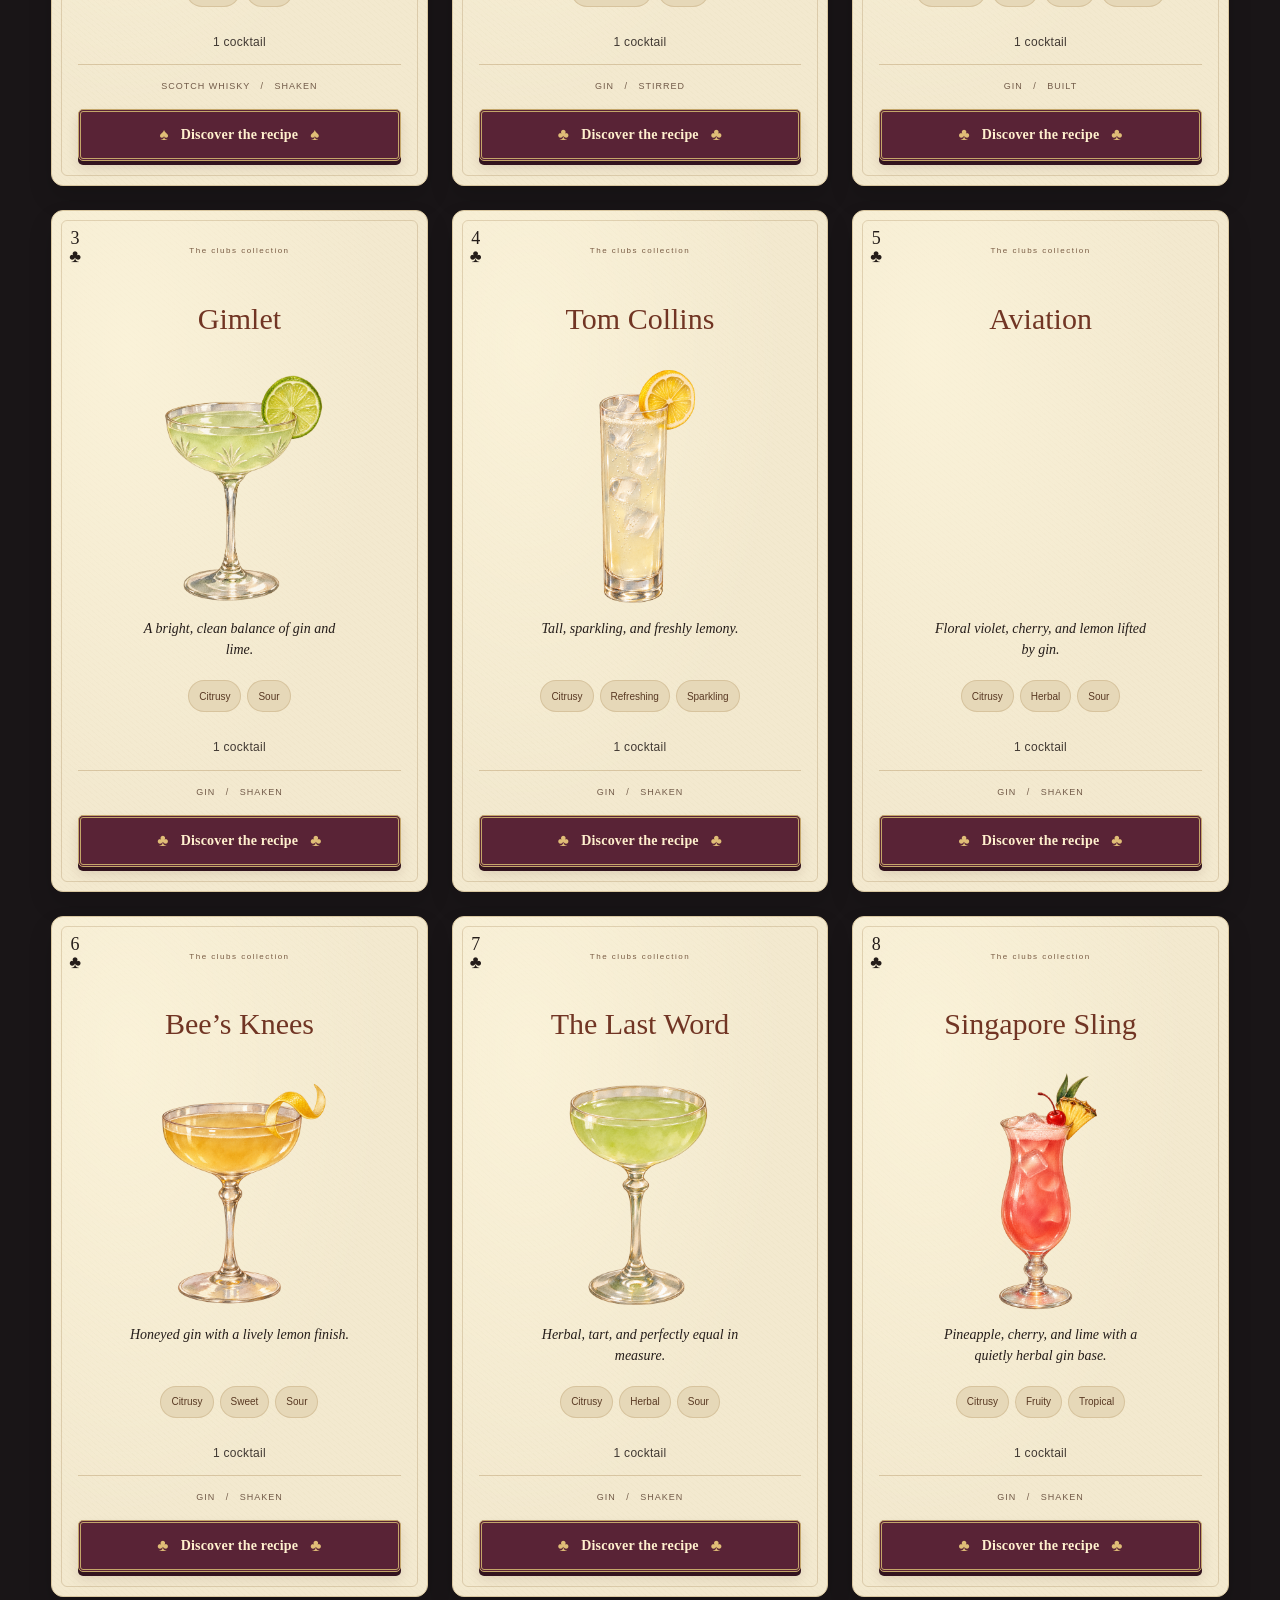
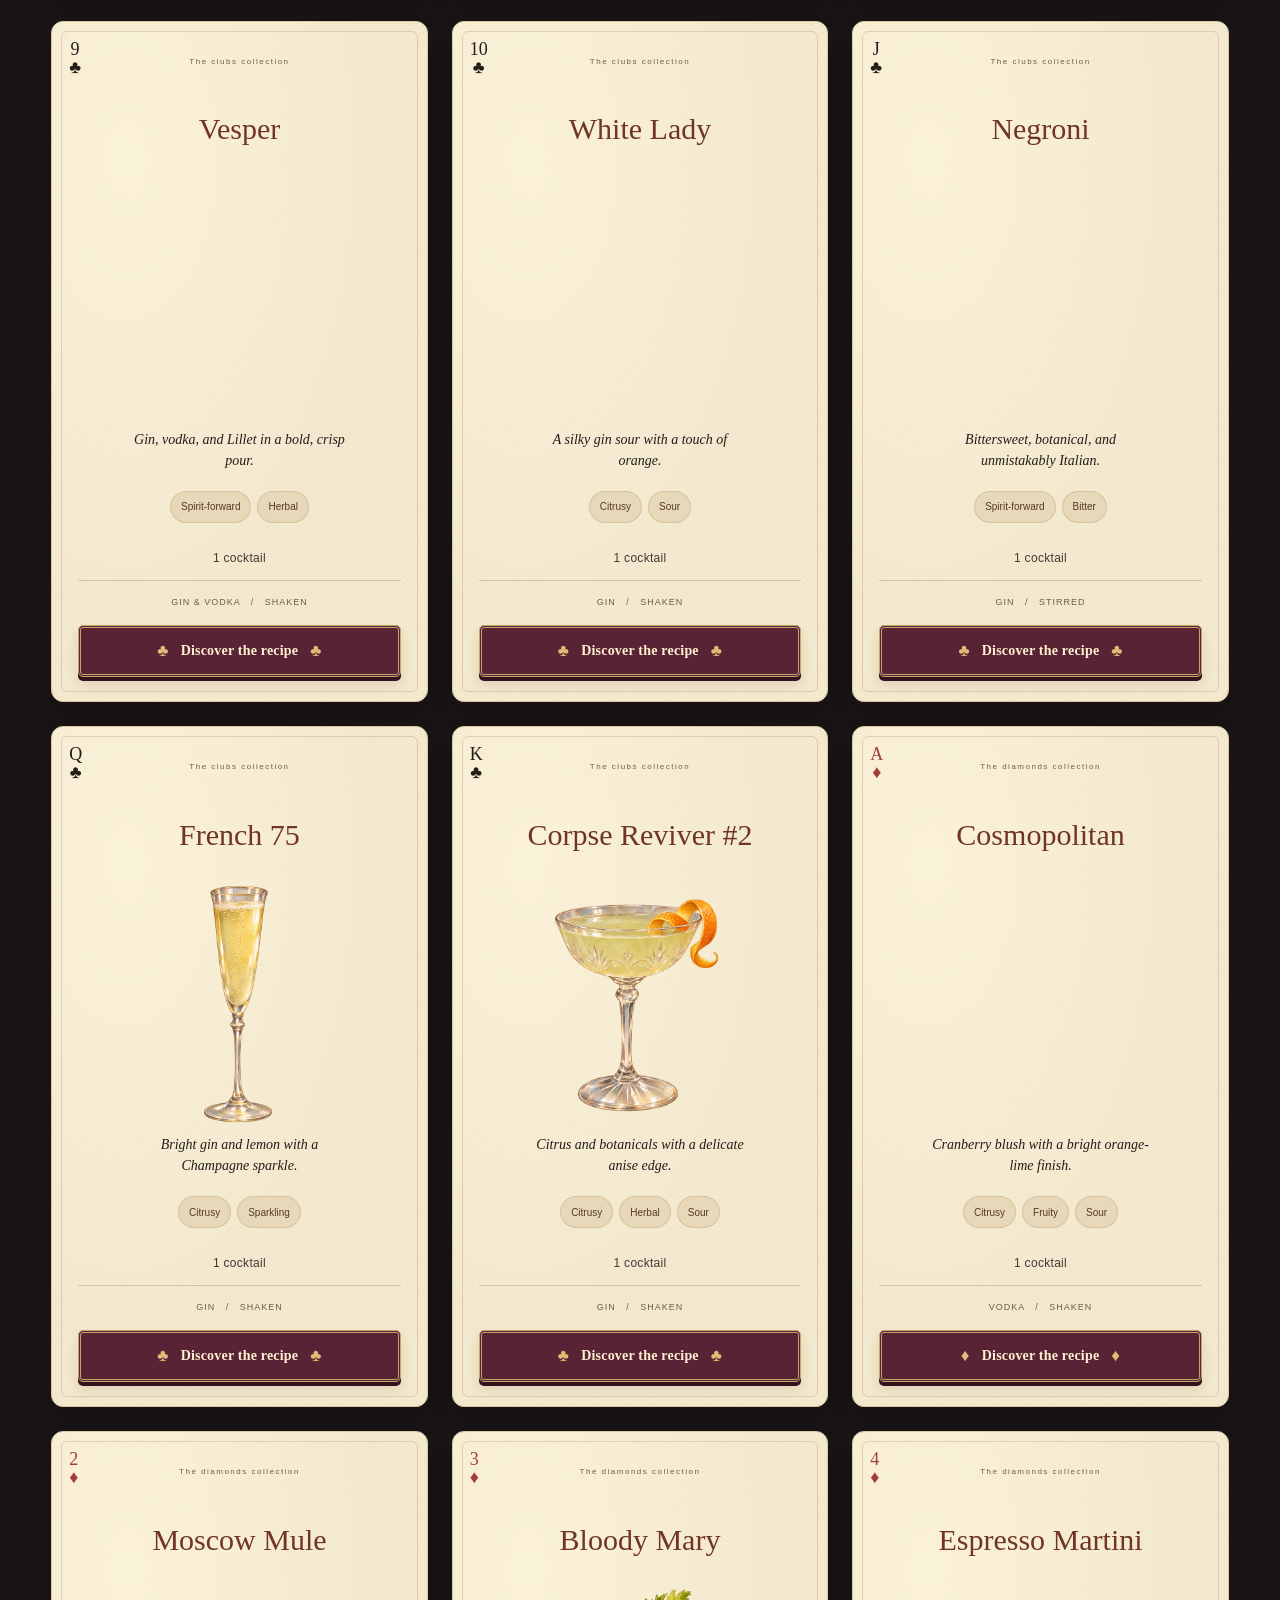
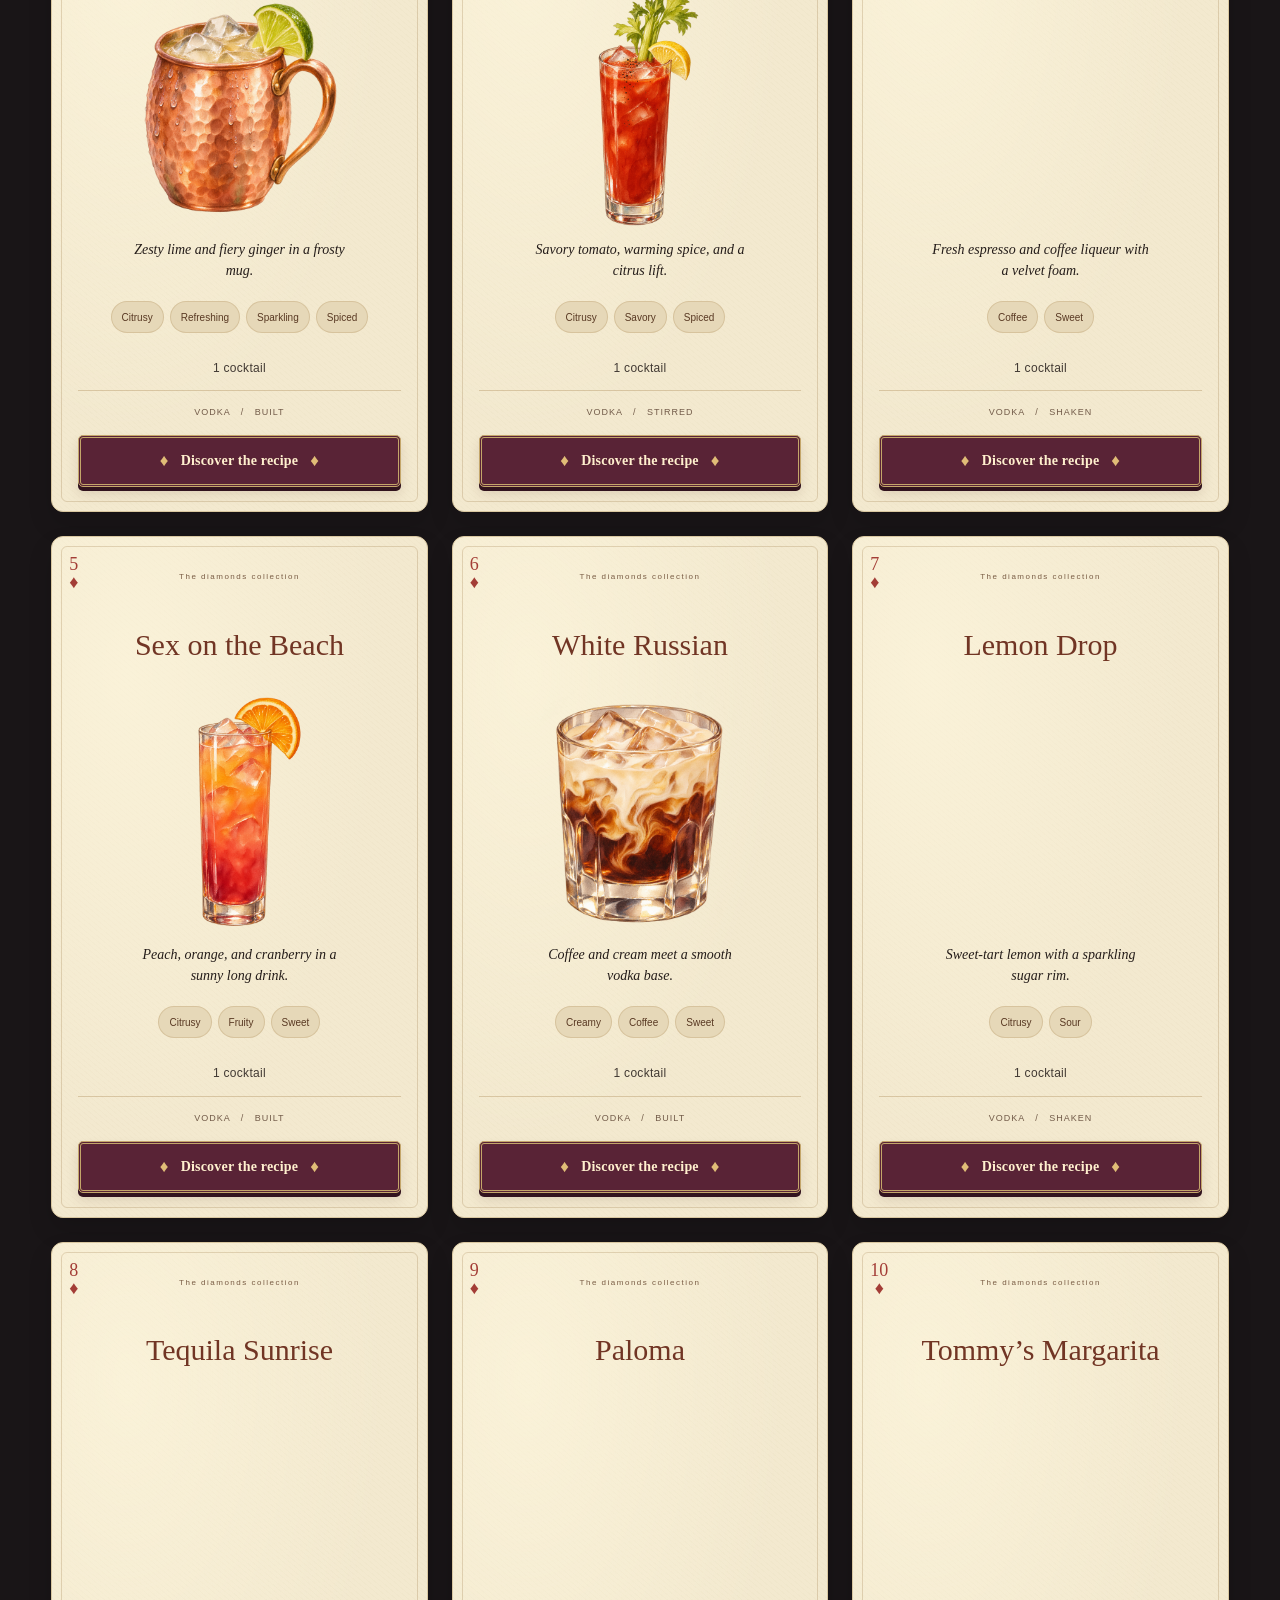
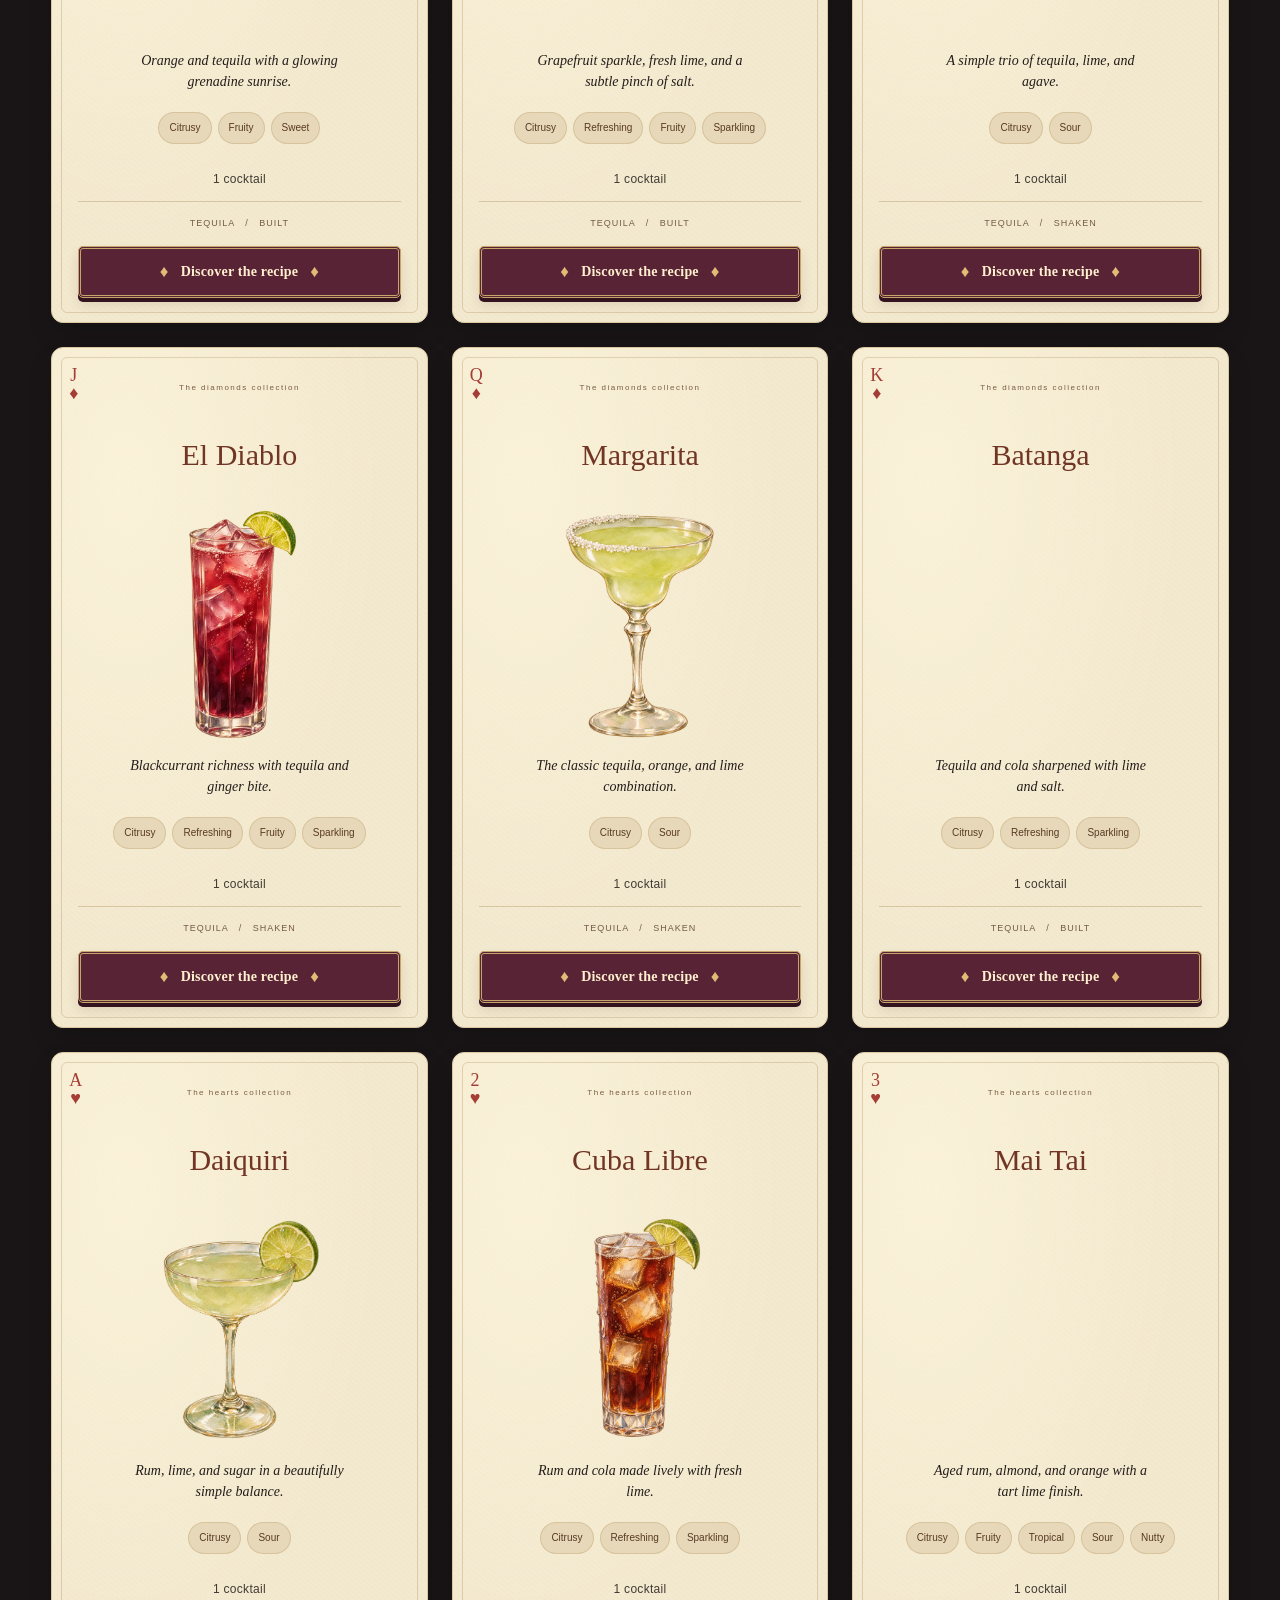
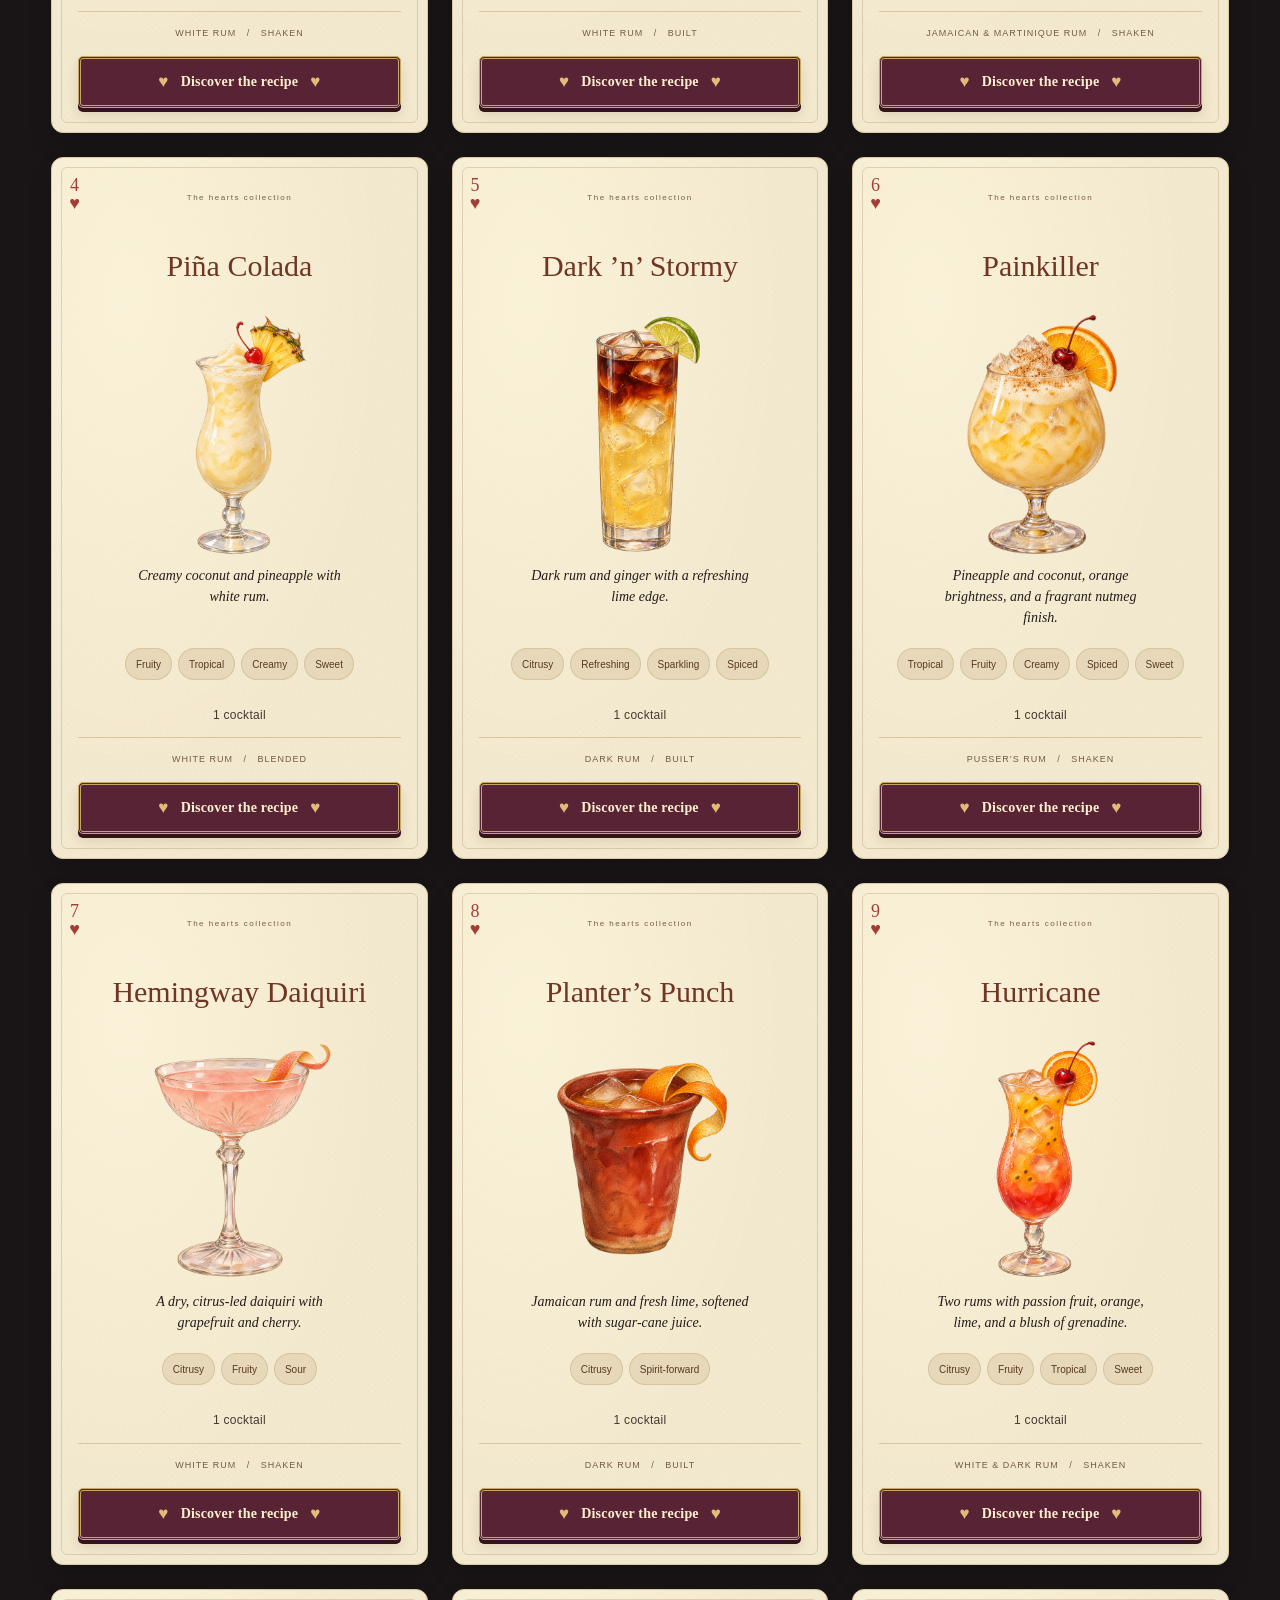
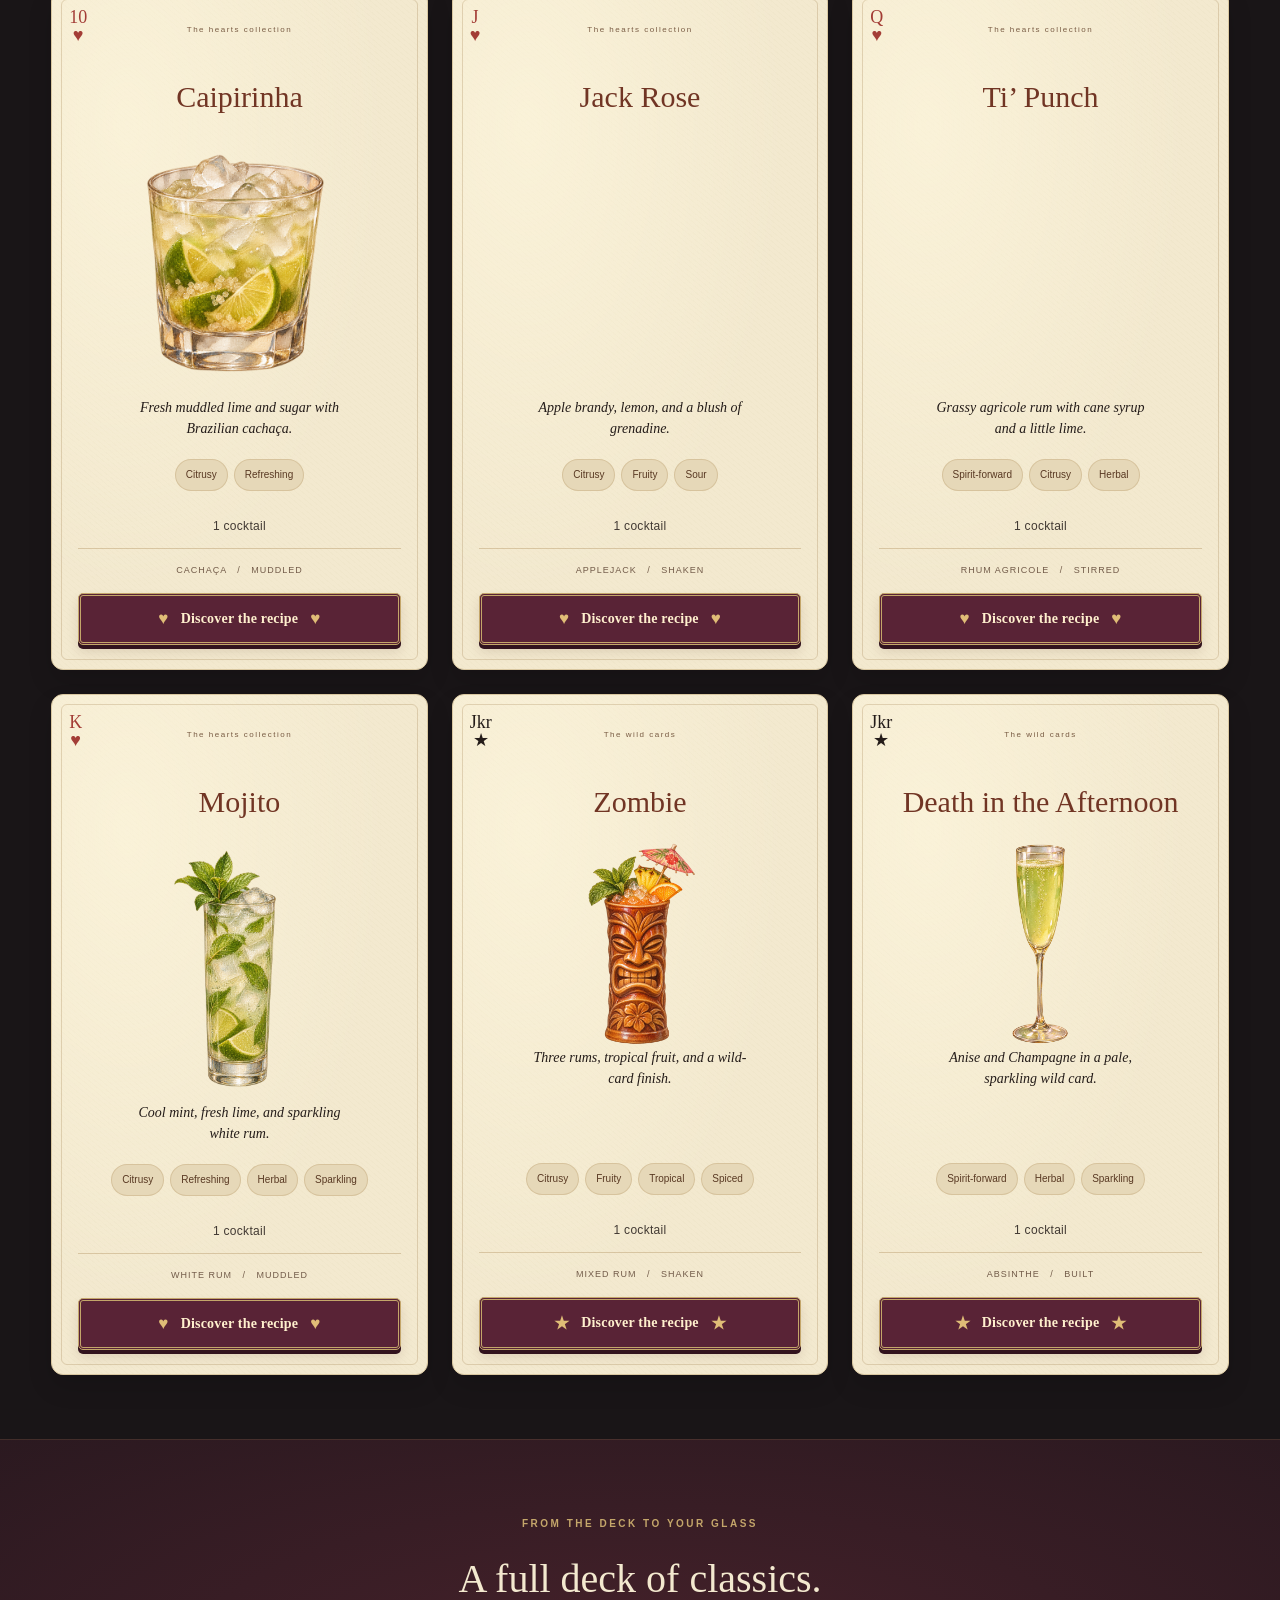
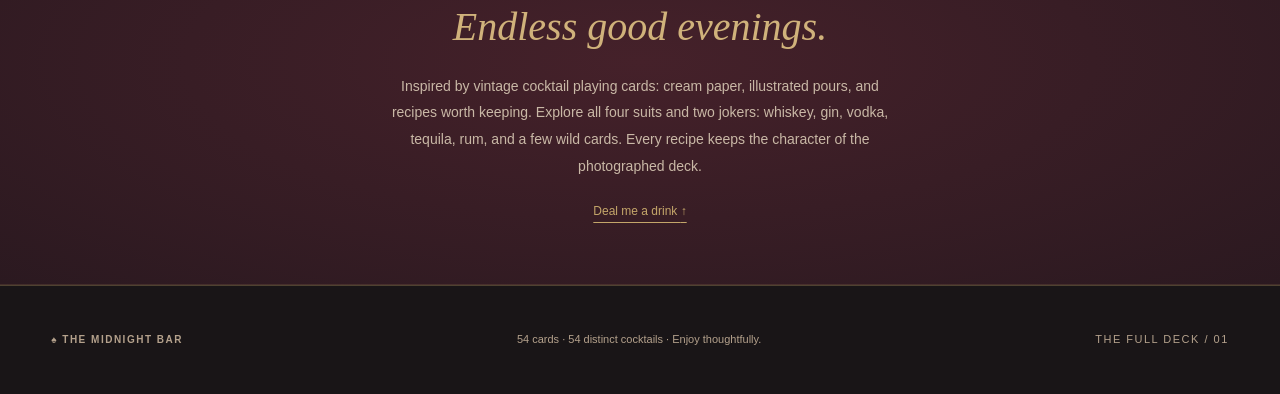
==== commit d774b252: "Fix cross-room controls, recipe units, yields and responsive details" ====
--- a/index.html
+++ b/index.html
@@ -1,13 +1,13 @@
 <!doctype html>
 <html lang="en">
-<head><meta charset="utf-8"><meta name="viewport" content="width=device-width,initial-scale=1"><meta name="theme-color" content="#231116"><meta name="description" content="A full deck of 54 cocktail recipe cards. An illustrated recipe collection from The Midnight Bar."><title>The Midnight Bar — A hand of classics</title><link rel="stylesheet" href="styles.css?v=12"><script src="landing.js?v=2"></script><link rel="stylesheet" href="selected-card.css?v=1"><link rel="stylesheet" href="hero-deal.css?v=2"><script src="selected-card.js?v=1"></script><script src="recipes.js?v=8" defer></script><script src="artwork.js?v=8" defer></script><script src="illustrations.js?v=8" defer></script><script src="app.js?v=11" defer></script><script src="hero.js?v=13" defer></script><script src="deck-view.js?v=9" defer></script><link rel=stylesheet href=filter-layout.css?v=1><link rel="stylesheet" href="room-links.css?v=1"><link rel="stylesheet" href="collection-polish.css?v=1"><link rel="stylesheet" href="collection-layout.css?v=1"></head>
+<head><meta charset="utf-8"><meta name="viewport" content="width=device-width,initial-scale=1"><meta name="theme-color" content="#231116"><meta name="description" content="A full deck of 54 cocktail recipe cards. An illustrated recipe collection from The Midnight Bar."><title>The Midnight Bar — A hand of classics</title><link rel="stylesheet" href="styles.css?v=12"><script src="landing.js?v=2"></script><link rel="stylesheet" href="selected-card.css?v=1"><link rel="stylesheet" href="hero-deal.css?v=2"><script src="selected-card.js?v=1"></script><script src="recipes.js?v=8" defer></script><script src="artwork.js?v=8" defer></script><script src="illustrations.js?v=8" defer></script><script src="app.js?v=12" defer></script><script src="hero.js?v=13" defer></script><script src="deck-view.js?v=9" defer></script><link rel=stylesheet href=filter-layout.css?v=1><link rel="stylesheet" href="room-links.css?v=1"><link rel="stylesheet" href="collection-polish.css?v=1"><link rel="stylesheet" href="collection-layout.css?v=2"><link rel="stylesheet" href="regression-polish.css?v=1"></head>
 <body id="top" data-room="bar">
 <a class="skip" href="#menu">Skip to cocktail menu</a>
 <header class="collection-header"><a class="brand" href="#home" aria-label="The Midnight Bar home"><span aria-hidden="true">♠</span> MIDNIGHT <small>BAR & RECIPE COLLECTION</small></a><nav class="room-navigation" aria-label="Midnight Collection rooms"><a class="room-door to-bar" href="#top" aria-current="page"><span aria-hidden="true">♠</span> Midnight Bar</a><a class="room-door to-cafe" href="coffee/#top"><span aria-hidden="true">☕</span> Midnight Café</a><a class="room-door to-snack" href="snack/#top"><span aria-hidden="true">◈</span> Midnight Snack</a></nav><nav class="local-navigation" aria-label="On this page"><a href="#menu">The menu</a><a href="#deck">Browse the deck</a><a href="#story">Our inspiration</a></nav></header>
 <main>
 <section class="hero" id="home"><div class="hero-copy"><p class="eyebrow">EST. 2026 <span>◆</span> A PRIVATE COCKTAIL COLLECTION</p><h1>Good spirits.<br><em>Great company.</em></h1><p class="intro">A little ritual. A well-made drink. A full deck of classics, dealt with a twist.</p><a class="button" href="#menu">Explore the menu <span aria-hidden="true">↗</span></a><p class="hero-note">54 CARDS · FOUR SUITS · TWO JOKERS <span>—</span> THE FULL DECK</p><div class="hero-controls"><p>A fresh card every 20 seconds</p><button type="button" id="hero-next">Deal another ♠</button><button type="button" id="hero-pause" aria-pressed="false">Pause shuffle</button></div></div><div class="hero-art" role="region" aria-label="Featured cocktail" aria-live="off"><div class="dealing-deck" aria-hidden="true"><div class="deck-emblem"><small>THE MIDNIGHT BAR</small>♠<span>♦ ♣ ♥</span><small>A HAND OF CLASSICS</small></div></div><div class="halo" aria-hidden="true"></div><div class="ghost-card" aria-hidden="true">♠</div><div class="featured-card"><span class="corner">A<br>♠</span><p class="card-kicker">THE ORIGINAL CLASSIC</p><h2>Old<br><em>Fashioned</em></h2><div id="hero-drink"></div><p class="card-caption">Bourbon · bitters · a little sweetness</p><span class="corner bottom">A<br>♠</span></div><span class="art-note">A HAND OF CLASSICS</span></div></section>
 <div class="divider" aria-hidden="true"><span>♠</span><span>STIRRED WITH CHARACTER</span><span>◆</span><span>POURED WITH CARE</span><span>♠</span></div>
-<section class="menu-section" id="menu"><div class="section-heading"><div><p class="eyebrow">PICK YOUR POISON</p><h2>The cocktail cabinet<span>.</span></h2></div><p>Find your favorite.<br>Then make it your own.</p></div><div class="view-switch" role="group" aria-label="Menu view"><button id="view-grid" type="button" aria-pressed="true" aria-controls="cards">▦ Card grid</button><button id="view-deck" type="button" aria-pressed="false" aria-controls="deck">♠ Swipe the deck</button></div><div class="toolbar">
+<section class="menu-section" id="menu"><div class="section-heading"><div><p class="eyebrow">PICK YOUR POISON</p><h2>The cocktail cabinet<span>.</span></h2></div><p>Find your favorite.<br>Then make it your own.</p></div><div class="view-switch" role="group" aria-label="Menu view"><button id="view-grid" type="button" aria-pressed="true" aria-controls="cards"><span aria-hidden="true">&#9638;</span> Card grid</button><button id="view-deck" type="button" aria-pressed="false" aria-controls="deck"><span aria-hidden="true">&#9824;</span> Swipe the deck</button></div><div class="toolbar">
 <label class="spirit-filter" for="spirit">Base spirit<select id="spirit"><option value="all">✦ All spirits</option><option value="whiskey">♠ Whiskey</option><option value="gin">♣ Gin</option><option value="vodka">♦ Vodka</option><option value="tequila">♦ Tequila</option><option value="rum">♥ Rum</option><option value="cachaca">♥ Cachaça</option><option value="applejack">♥ Applejack</option><option value="absinthe">★ Absinthe</option></select></label>
 <label class="spirit-filter" for="suit">Card suit<select id="suit"><option value="all">✦ The whole deck</option><option value="♠">♠ Spades</option><option value="♣">♣ Clubs</option><option value="♦">♦ Diamonds</option><option value="♥">♥ Hearts</option><option value="★">★ Jokers</option></select></label>
 <label class="spirit-filter" for="style">Flavour &amp; style<select id="style"><option value="all">✦ All styles</option></select></label>
--- a/collection-layout.css
+++ b/collection-layout.css
@@ -1,59 +1,59 @@
-/* The collection's shared architecture; room artwork and palettes remain local. */
-:root{--collection-gutter:clamp(18px,4vw,72px);--collection-gap:24px;--collection-section:clamp(48px,5vw,80px);--collection-card-min:280px;--collection-control:46px}
-body .collection-header{display:grid;grid-template-columns:1fr auto;gap:18px 28px;max-width:none;width:100%;padding:24px var(--collection-gutter);margin:0;align-items:center}
-body .collection-header .brand{font:700 15px/1.5 Arial,sans-serif;letter-spacing:3px;white-space:nowrap}
-body .collection-header .brand>span{display:inline;font-size:26px;color:var(--gold)}
-body .collection-header .brand small{display:block;font:9px/1.5 Arial,sans-serif;letter-spacing:2px;margin:4px 0 0 40px}
-body .collection-header nav{width:auto;max-width:none;display:flex;gap:12px;flex-wrap:wrap;justify-content:flex-end}
-body .collection-header .room-navigation{display:grid;grid-template-columns:repeat(3,minmax(0,1fr));gap:10px}
-body .room-navigation .room-door{display:flex;min-height:48px;padding:10px 16px;font-size:12px;gap:6px;white-space:nowrap}
-body .room-navigation .room-door[aria-current=page]{outline:1px solid #e6c78e;outline-offset:3px;box-shadow:inset 0 0 0 2px #e6c78e55,0 4px 10px #0005}
-body .room-navigation .room-door[aria-current=page]:after{content:'â€¢';color:#ffe2a4}
-body .collection-header .local-navigation{grid-column:1/-1;justify-content:center;gap:12px 24px}
-body .local-navigation a{display:inline-flex;align-items:center;min-height:44px;padding:6px 8px;border:0;font:12px/1.5 Arial,sans-serif;text-decoration:none}
-body .local-navigation a:hover{text-decoration:underline;text-underline-offset:5px}
-body :is(.menu-section,section.menu){max-width:none;width:100%;padding:var(--collection-section) var(--collection-gutter);margin-inline:auto}
-body :is(.menu-section,section.menu)>.cards:not(.single){display:grid;grid-template-columns:repeat(auto-fill,minmax(min(100%,var(--collection-card-min)),1fr));gap:var(--collection-gap);max-width:none;width:100%;margin-inline:auto;align-items:stretch}
-body .cards[hidden]{display:none!important}
-body .cards.single{max-width:420px;margin-inline:auto}
-body :is(.cocktail-card,.coffee-card,.snack-card){min-width:0}
-body :is(.cocktail-card,.coffee-card,.snack-card) h3{overflow-wrap:anywhere}
-body :is(.cocktail-card,.coffee-card,.snack-card) .tags{flex-wrap:wrap}
-body :is(.section-heading,.menu-heading){margin-bottom:32px;gap:24px}
-body :is(.section-heading,.menu-heading,.section-title,.board-heading) h2,body section.menu>h2{font-size:clamp(34px,3.5vw,52px);line-height:1.15}
-body :is(.toolbar,.filters){gap:16px}
-body .menu-section .toolbar,body section.menu .toolbar,body section.menu .filters{display:grid;grid-template-columns:repeat(3,minmax(0,1fr));align-items:end;width:100%;margin:24px 0}
-body :is(.toolbar,.filters) label{min-width:0}
-body :is(.toolbar,.filters) :is(select,input){min-height:var(--collection-control);font-size:14px;width:100%;min-width:0;max-width:none;border-radius:5px}
-body :is(.toolbar,.filters) select{padding:10px 30px 10px 12px}
-body :is(.search,.coffee-search,.search-label){grid-column:1/-1;min-width:0;width:100%}
-body .toolbar .search{grid-row:auto}
-body .filter-summary,body .cafe-filter-summary{grid-column:1/-1}
-body :is(.view-switch,.cafe-view-switch){display:flex;flex-wrap:wrap;gap:12px;margin:24px 0}
-body :is(.view-switch,.cafe-view-switch,.deck-controls,.coffee-deck-nav,.single-controls) button,body :is(#clear-menu,#clear-filters,#reset){min-height:46px;padding:10px 16px;border:2px double #b99a62;border-radius:5px;background:linear-gradient(155deg,var(--room-light),var(--room-dark));color:#fff0cd;font:600 13px/1.5 Arial,sans-serif;box-shadow:inset 0 1px 0 #fff2,0 2px 4px #0003}
-body :is(.view-switch,.cafe-view-switch) button[aria-pressed=true]{background:#d0b77d;color:#261b15}
-body :is(.view-switch,.cafe-view-switch,.deck-controls,.coffee-deck-nav,.single-controls) button:hover:not(:disabled){filter:brightness(1.15)}
-body button:disabled{cursor:not-allowed}
-body :is(button,a,select,input):focus-visible{outline:3px solid #e7c583;outline-offset:4px}
-body :is(.view-switch,.cafe-view-switch,.deck-controls,.coffee-deck-nav,.single-controls) button:active:not(:disabled){box-shadow:inset 0 2px 4px #0006}
-body>.intro,body main>section.intro{max-width:none;text-align:center;padding:var(--collection-section) var(--collection-gutter) 32px;margin:0}
-body main>section.intro>p:not(.eyebrow){max-width:620px;margin:20px auto;font:italic 18px/1.7 Georgia,serif}
-body .roulette{padding:32px var(--collection-gutter) var(--collection-section);max-width:1050px}
-body .game-room{max-width:1800px;padding:32px var(--collection-gutter) var(--collection-section)}
-body .board-heading{margin-bottom:32px}
-body .hero{padding:var(--collection-section) var(--collection-gutter);grid-template-columns:minmax(0,1fr) minmax(0,1fr);column-gap:clamp(24px,5vw,90px)}
-body .hero-controls{grid-column:2;justify-content:center;text-align:center;margin:24px 0 0;display:flex;flex-wrap:wrap;gap:12px}
-body .hero-controls p{width:100%;margin:0 0 4px}
-body .hero-copy{grid-column:1;grid-row:1 / span 2;max-width:620px;justify-self:center}
-body .hero-art{grid-column:2;grid-row:1}
-body :is(.dice-controls){margin-top:28px;gap:16px}
-body :is(.back-to-top,.to-top,.snack-top){width:52px;height:52px;right:clamp(16px,3vw,38px);bottom:calc(22px + env(safe-area-inset-bottom,0px));z-index:20;border:3px double #d8b675;font:30px/1 Georgia,serif;box-shadow:0 8px 25px #0008}
-body footer{max-width:none;width:100%;padding:32px var(--collection-gutter);display:flex;align-items:center;justify-content:space-between;flex-wrap:wrap;gap:20px;border-top:1px solid #c4a66a50;font:12px/1.6 Arial,sans-serif}
-body footer :is(p,span){font-size:11px;line-height:1.6}
-body footer a{min-height:44px;display:inline-flex;align-items:center}
-@media(max-width:1024px){body .collection-header{grid-template-columns:1fr;justify-items:center}body .collection-header .brand{text-align:center}body .collection-header .brand small{margin-left:0}body .collection-header nav{justify-content:center}}
-@media(max-width:768px){body .hero{grid-template-columns:1fr;gap:24px;text-align:center}body .hero-copy,body .hero-art,body .hero-controls{grid-column:1;grid-row:auto}body .hero-controls{margin-top:12px}body .hero-copy .intro{margin-inline:auto}body .hero-art{width:100%;transform:none}body .section-heading,body .menu-heading,body .board-heading{display:block;text-align:center}body .section-heading>p{margin-top:20px}body footer{justify-content:center;text-align:center}}
-@media(max-width:600px){:root{--collection-gap:22px}body .collection-header{padding:20px 14px;gap:16px}body .collection-header .room-navigation{width:100%;gap:8px}body .room-navigation .room-door{white-space:normal;flex-direction:column;gap:2px;font-size:11px;padding:8px 5px;min-height:64px}body .room-navigation .room-door[aria-current=page]:after{display:none}body .menu-section .toolbar,body section.menu .toolbar,body section.menu .filters{grid-template-columns:1fr}body .toolbar label[for]{grid-column:auto;grid-row:auto;width:100%;justify-self:stretch}body .toolbar .filter-summary{grid-row:auto}body :is(.view-switch,.cafe-view-switch) button{flex:1;min-width:0}body :is(.menu-section,section.menu)>.cards:not(.single){max-width:420px}body .hero-art{min-height:470px}body h1 em{white-space:normal}}
-@media(max-width:600px){body .hero-art .halo{width:270px;max-width:85%}}
-
-body .collection-header .room-navigation .room-door>span{display:inline;font:14px/1.5 Arial,sans-serif;letter-spacing:0;color:inherit}
+/* The collection's shared architecture; room artwork and palettes remain local. */
+:root{--collection-gutter:clamp(18px,4vw,72px);--collection-gap:24px;--collection-section:clamp(48px,5vw,80px);--collection-card-min:280px;--collection-control:46px}
+body .collection-header{display:grid;grid-template-columns:1fr auto;gap:18px 28px;max-width:none;width:100%;padding:24px var(--collection-gutter);margin:0;align-items:center}
+body .collection-header .brand{font:700 15px/1.5 Arial,sans-serif;letter-spacing:3px;white-space:nowrap}
+body .collection-header .brand>span{display:inline;font-size:26px;color:var(--gold)}
+body .collection-header .brand small{display:block;font:9px/1.5 Arial,sans-serif;letter-spacing:2px;margin:4px 0 0 40px}
+body .collection-header nav{width:auto;max-width:none;display:flex;gap:12px;flex-wrap:wrap;justify-content:flex-end}
+body .collection-header .room-navigation{display:grid;grid-template-columns:repeat(3,minmax(0,1fr));gap:10px}
+body .room-navigation .room-door{display:flex;min-height:48px;padding:10px 16px;font-size:12px;gap:6px;white-space:nowrap}
+body .room-navigation .room-door[aria-current=page]{outline:1px solid #e6c78e;outline-offset:3px;box-shadow:inset 0 0 0 2px #e6c78e55,0 4px 10px #0005}
+body .room-navigation .room-door[aria-current=page]:after{content:'\2022';color:#ffe2a4}
+body .collection-header .local-navigation{grid-column:1/-1;justify-content:center;gap:12px 24px}
+body .local-navigation a{display:inline-flex;align-items:center;min-height:44px;padding:6px 8px;border:0;font:12px/1.5 Arial,sans-serif;text-decoration:none}
+body .local-navigation a:hover{text-decoration:underline;text-underline-offset:5px}
+body :is(.menu-section,section.menu){max-width:none;width:100%;padding:var(--collection-section) var(--collection-gutter);margin-inline:auto}
+body :is(.menu-section,section.menu)>.cards:not(.single){display:grid;grid-template-columns:repeat(auto-fill,minmax(min(100%,var(--collection-card-min)),1fr));gap:var(--collection-gap);max-width:none;width:100%;margin-inline:auto;align-items:stretch}
+body .cards[hidden]{display:none!important}
+body .cards.single{max-width:420px;margin-inline:auto}
+body :is(.cocktail-card,.coffee-card,.snack-card){min-width:0}
+body :is(.cocktail-card,.coffee-card,.snack-card) h3{overflow-wrap:anywhere}
+body :is(.cocktail-card,.coffee-card,.snack-card) .tags{flex-wrap:wrap}
+body :is(.section-heading,.menu-heading){margin-bottom:32px;gap:24px}
+body :is(.section-heading,.menu-heading,.section-title,.board-heading) h2,body section.menu>h2{font-size:clamp(34px,3.5vw,52px);line-height:1.15}
+body :is(.toolbar,.filters){gap:16px}
+body .menu-section .toolbar,body section.menu .toolbar,body section.menu .filters{display:grid;grid-template-columns:repeat(3,minmax(0,1fr));align-items:end;width:100%;margin:24px 0}
+body :is(.toolbar,.filters) label{min-width:0}
+body :is(.toolbar,.filters) :is(select,input){min-height:var(--collection-control);font-size:14px;width:100%;min-width:0;max-width:none;border-radius:5px}
+body :is(.toolbar,.filters) select{padding:10px 30px 10px 12px}
+body :is(.search,.coffee-search,.search-label){grid-column:1/-1;min-width:0;width:100%}
+body .toolbar .search{grid-row:auto}
+body .filter-summary,body .cafe-filter-summary{grid-column:1/-1}
+body :is(.view-switch,.cafe-view-switch){display:flex;flex-wrap:wrap;gap:12px;margin:24px 0}
+body :is(.view-switch,.cafe-view-switch,.deck-controls,.coffee-deck-nav,.single-controls) button,body :is(#clear-menu,#clear-filters,#reset){min-height:46px;padding:10px 16px;border:2px double #b99a62;border-radius:5px;background:linear-gradient(155deg,var(--room-light),var(--room-dark));color:#fff0cd;font:600 13px/1.5 Arial,sans-serif;box-shadow:inset 0 1px 0 #fff2,0 2px 4px #0003}
+body :is(.view-switch,.cafe-view-switch) button[aria-pressed=true]{background:#d0b77d;color:#261b15}
+body :is(.view-switch,.cafe-view-switch,.deck-controls,.coffee-deck-nav,.single-controls) button:hover:not(:disabled){filter:brightness(1.15)}
+body button:disabled{cursor:not-allowed}
+body :is(button,a,select,input):focus-visible{outline:3px solid #e7c583;outline-offset:4px}
+body :is(.view-switch,.cafe-view-switch,.deck-controls,.coffee-deck-nav,.single-controls) button:active:not(:disabled){box-shadow:inset 0 2px 4px #0006}
+body>.intro,body main>section.intro{max-width:none;text-align:center;padding:var(--collection-section) var(--collection-gutter) 32px;margin:0}
+body main>section.intro>p:not(.eyebrow){max-width:620px;margin:20px auto;font:italic 18px/1.7 Georgia,serif}
+body .roulette{padding:32px var(--collection-gutter) var(--collection-section);max-width:1050px}
+body .game-room{max-width:1800px;padding:32px var(--collection-gutter) var(--collection-section)}
+body .board-heading{margin-bottom:32px}
+body .hero{padding:var(--collection-section) var(--collection-gutter);grid-template-columns:minmax(0,1fr) minmax(0,1fr);column-gap:clamp(24px,5vw,90px)}
+body .hero-controls{grid-column:2;justify-content:center;text-align:center;margin:24px 0 0;display:flex;flex-wrap:wrap;gap:12px}
+body .hero-controls p{width:100%;margin:0 0 4px}
+body .hero-copy{grid-column:1;grid-row:1 / span 2;max-width:620px;justify-self:center}
+body .hero-art{grid-column:2;grid-row:1}
+body :is(.dice-controls){margin-top:28px;gap:16px}
+body :is(.back-to-top,.to-top,.snack-top){width:52px;height:52px;right:clamp(16px,3vw,38px);bottom:calc(22px + env(safe-area-inset-bottom,0px));z-index:20;border:3px double #d8b675;font:30px/1 Georgia,serif;box-shadow:0 8px 25px #0008}
+body footer{max-width:none;width:100%;padding:32px var(--collection-gutter);display:flex;align-items:center;justify-content:space-between;flex-wrap:wrap;gap:20px;border-top:1px solid #c4a66a50;font:12px/1.6 Arial,sans-serif}
+body footer :is(p,span){font-size:11px;line-height:1.6}
+body footer a{min-height:44px;display:inline-flex;align-items:center}
+@media(max-width:1024px){body .collection-header{grid-template-columns:1fr;justify-items:center}body .collection-header .brand{text-align:center}body .collection-header .brand small{margin-left:0}body .collection-header nav{justify-content:center}}
+@media(max-width:768px){body .hero{grid-template-columns:1fr;gap:24px;text-align:center}body .hero-copy,body .hero-art,body .hero-controls{grid-column:1;grid-row:auto}body .hero-controls{margin-top:12px}body .hero-copy .intro{margin-inline:auto}body .hero-art{width:100%;transform:none}body .section-heading,body .menu-heading,body .board-heading{display:block;text-align:center}body .section-heading>p{margin-top:20px}body footer{justify-content:center;text-align:center}}
+@media(max-width:600px){:root{--collection-gap:22px}body .collection-header{padding:20px 14px;gap:16px}body .collection-header .room-navigation{width:100%;gap:8px}body .room-navigation .room-door{white-space:normal;flex-direction:column;gap:2px;font-size:11px;padding:8px 5px;min-height:64px}body .room-navigation .room-door[aria-current=page]:after{display:block;position:absolute;right:5px;top:3px}body .menu-section .toolbar,body section.menu .toolbar,body section.menu .filters{grid-template-columns:1fr}body .toolbar label[for]{grid-column:auto;grid-row:auto;width:100%;justify-self:stretch}body .toolbar .filter-summary{grid-row:auto}body :is(.view-switch,.cafe-view-switch) button{flex:1;min-width:0}body :is(.menu-section,section.menu)>.cards:not(.single){max-width:420px}body .hero-art{min-height:470px}body h1 em{white-space:normal}}
+@media(max-width:600px){body .hero-art .halo{width:270px;max-width:85%}}
+
+body .collection-header .room-navigation .room-door>span{display:inline;font:14px/1.5 Arial,sans-serif;letter-spacing:0;color:inherit}
--- a/regression-polish.css
+++ b/regression-polish.css
@@ -0,0 +1,32 @@
+/* Targeted functional corrections; no artwork or game changes. */
+body .room-navigation .room-door{position:relative}
+body .hero{grid-template-columns:minmax(0,480px) minmax(0,600px);justify-content:center;column-gap:48px}
+body .hero-art{width:100%;max-width:600px;justify-self:center}
+body .hero-controls{width:100%;max-width:600px;justify-self:center}
+body .game-room{max-width:1600px}
+body .roulette{max-width:900px}
+body #board-pick .game-result{cursor:pointer;border:2px solid #d6b46c;box-shadow:0 0 0 3px #d6b46c44,0 0 26px #dfb85c66;animation:result-glow 4s ease-in-out infinite}
+body #board-pick .game-result:hover{border-color:#ffe6a4}
+body #board-pick .game-result:focus-visible{outline:3px solid #ffe6a4;outline-offset:5px}
+@keyframes result-glow{50%{box-shadow:0 0 0 3px #d6b46c66,0 0 36px #dfb85c88}}
+#snack-active{grid-column:1/-1;display:flex;gap:8px;flex-wrap:wrap}#snack-active:empty{display:none}
+.active-filter-chips button{background:#493023;color:#fff0cd;border:1px solid #c6a56c;border-radius:20px;min-height:44px;padding:8px 14px;font-size:14px}
+body :is(#active-filters,#cafe-active,.filter-summary,.cafe-filter-summary){font-size:14px;line-height:1.6}
+body [hidden]{display:none!important}
+body[data-room=snack] dialog.showing-back{background:#352319;color:#f6e7cb;border-color:#c6a56c}
+body[data-room=snack] dialog.showing-back :is(h2,h3,.eyebrow,.source-note,.source-note a){color:#e2c185}
+body[data-room=snack] dialog.showing-back .learning section{background:#61432d66}
+body[data-room=snack] dialog.showing-back .close{color:#f6e7cb}
+.measurement-switch{display:flex;gap:8px;flex-wrap:wrap;align-items:center;margin:16px 0}
+.measurement-switch button{min-height:44px;padding:9px 18px;border:2px double #b18c55;border-radius:5px;background:transparent;color:inherit;font-weight:600}
+.measurement-switch button[aria-pressed=true]{background:var(--room-dark);color:#fff0cd}
+.measurement-switch small{flex-basis:100%;font:12px/1.5 Arial,sans-serif;opacity:.85}
+body[data-room=cafe] dialog,body[data-room=snack] dialog{max-width:760px;width:calc(100% - 28px);text-align:left}
+.illustrated-detail{display:grid;grid-template-columns:minmax(0,.85fr) minmax(0,1.15fr);gap:26px;align-items:center}
+body .illustrated-detail>img,body .illustrated-detail .snack-art{width:100%;height:250px;object-fit:contain}
+.compact-detail{min-width:0}.compact-detail h3{margin:16px 0 10px}.compact-detail p,.compact-detail li{font-size:14px;line-height:1.65}
+body .compact-detail .ingredients{columns:1}
+body .recipe-yield{font:12px/1.6 Arial,sans-serif;letter-spacing:.3px;min-height:0;margin:8px 0 12px;opacity:.85}
+@media(max-width:1149px){body .hero{grid-template-columns:minmax(0,440px) minmax(0,420px);gap:28px}}
+@media(max-width:768px){body .hero{grid-template-columns:minmax(0,1fr)}body .hero-art,body .hero-controls{grid-column:1}.illustrated-detail{grid-template-columns:1fr;gap:8px}body .illustrated-detail>img,body .illustrated-detail .snack-art{height:190px}}
+@media(prefers-reduced-motion:reduce){body #board-pick .game-result{animation:none}}
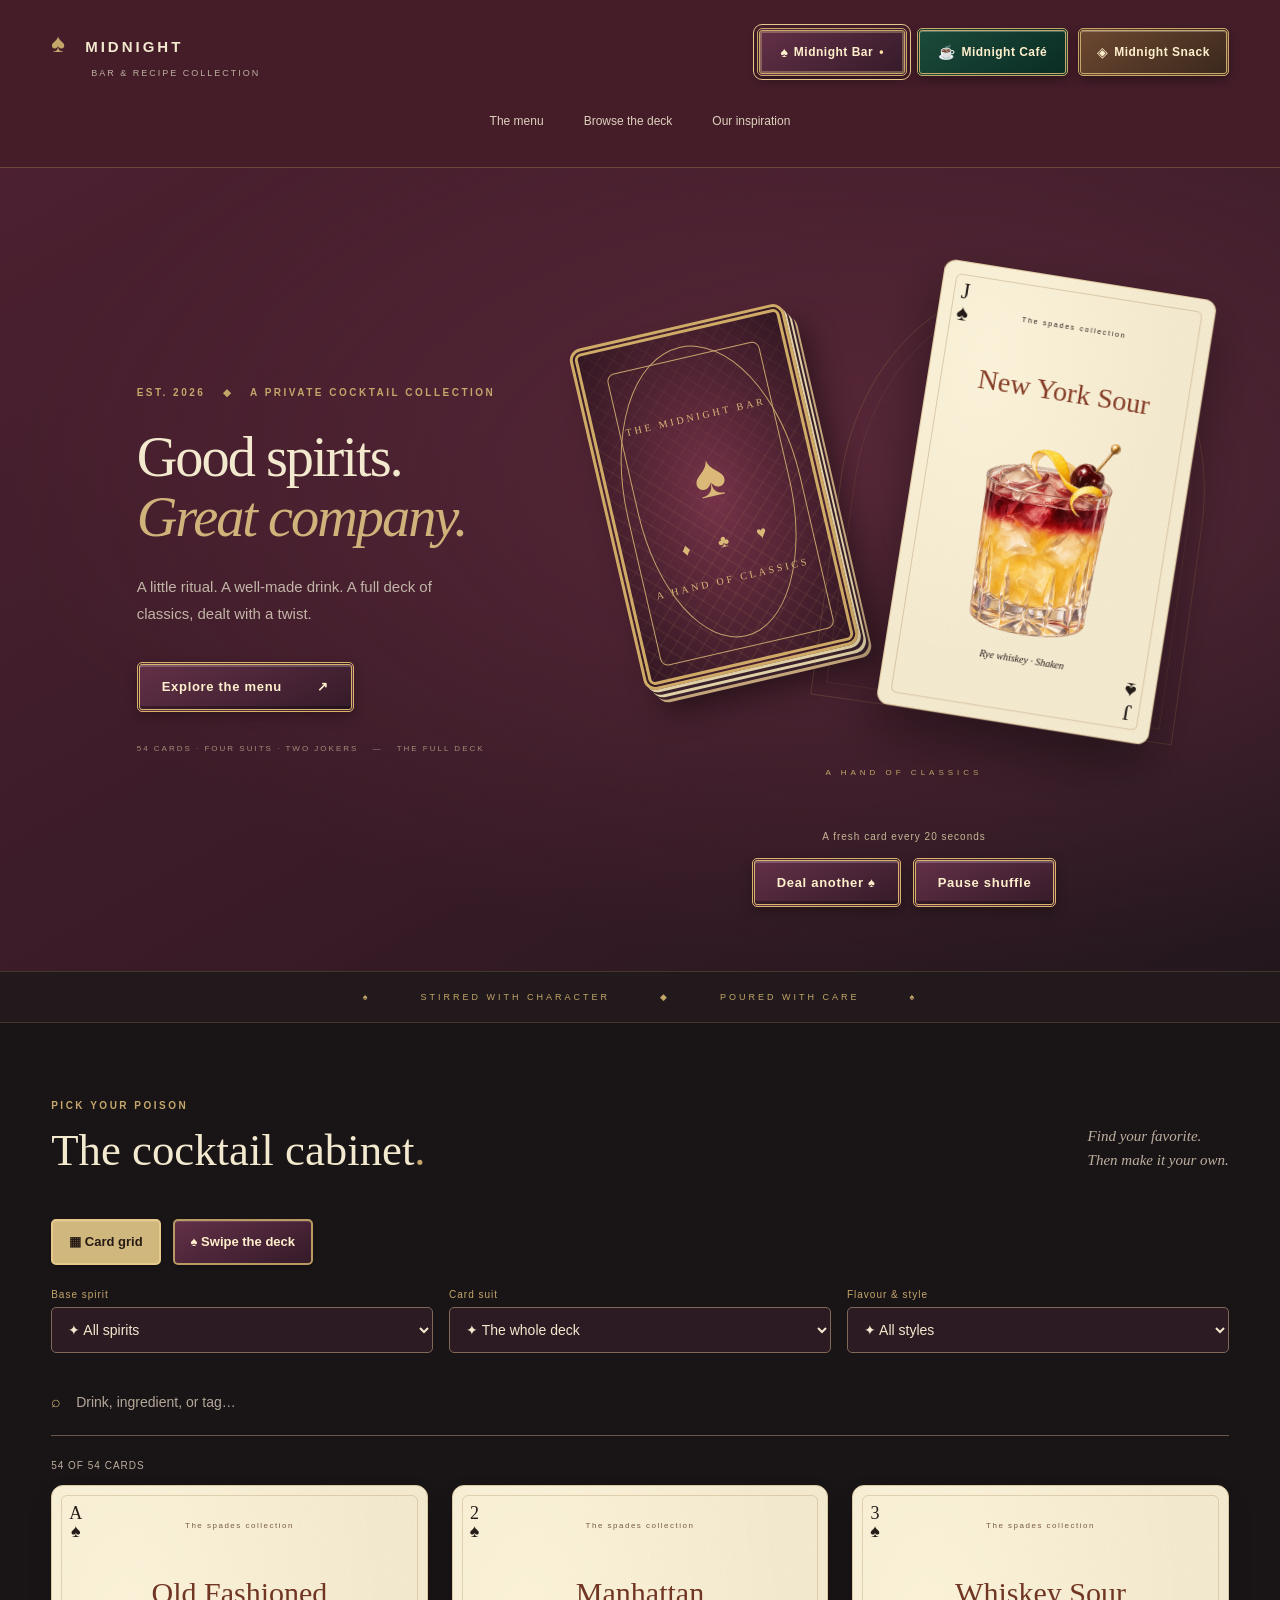
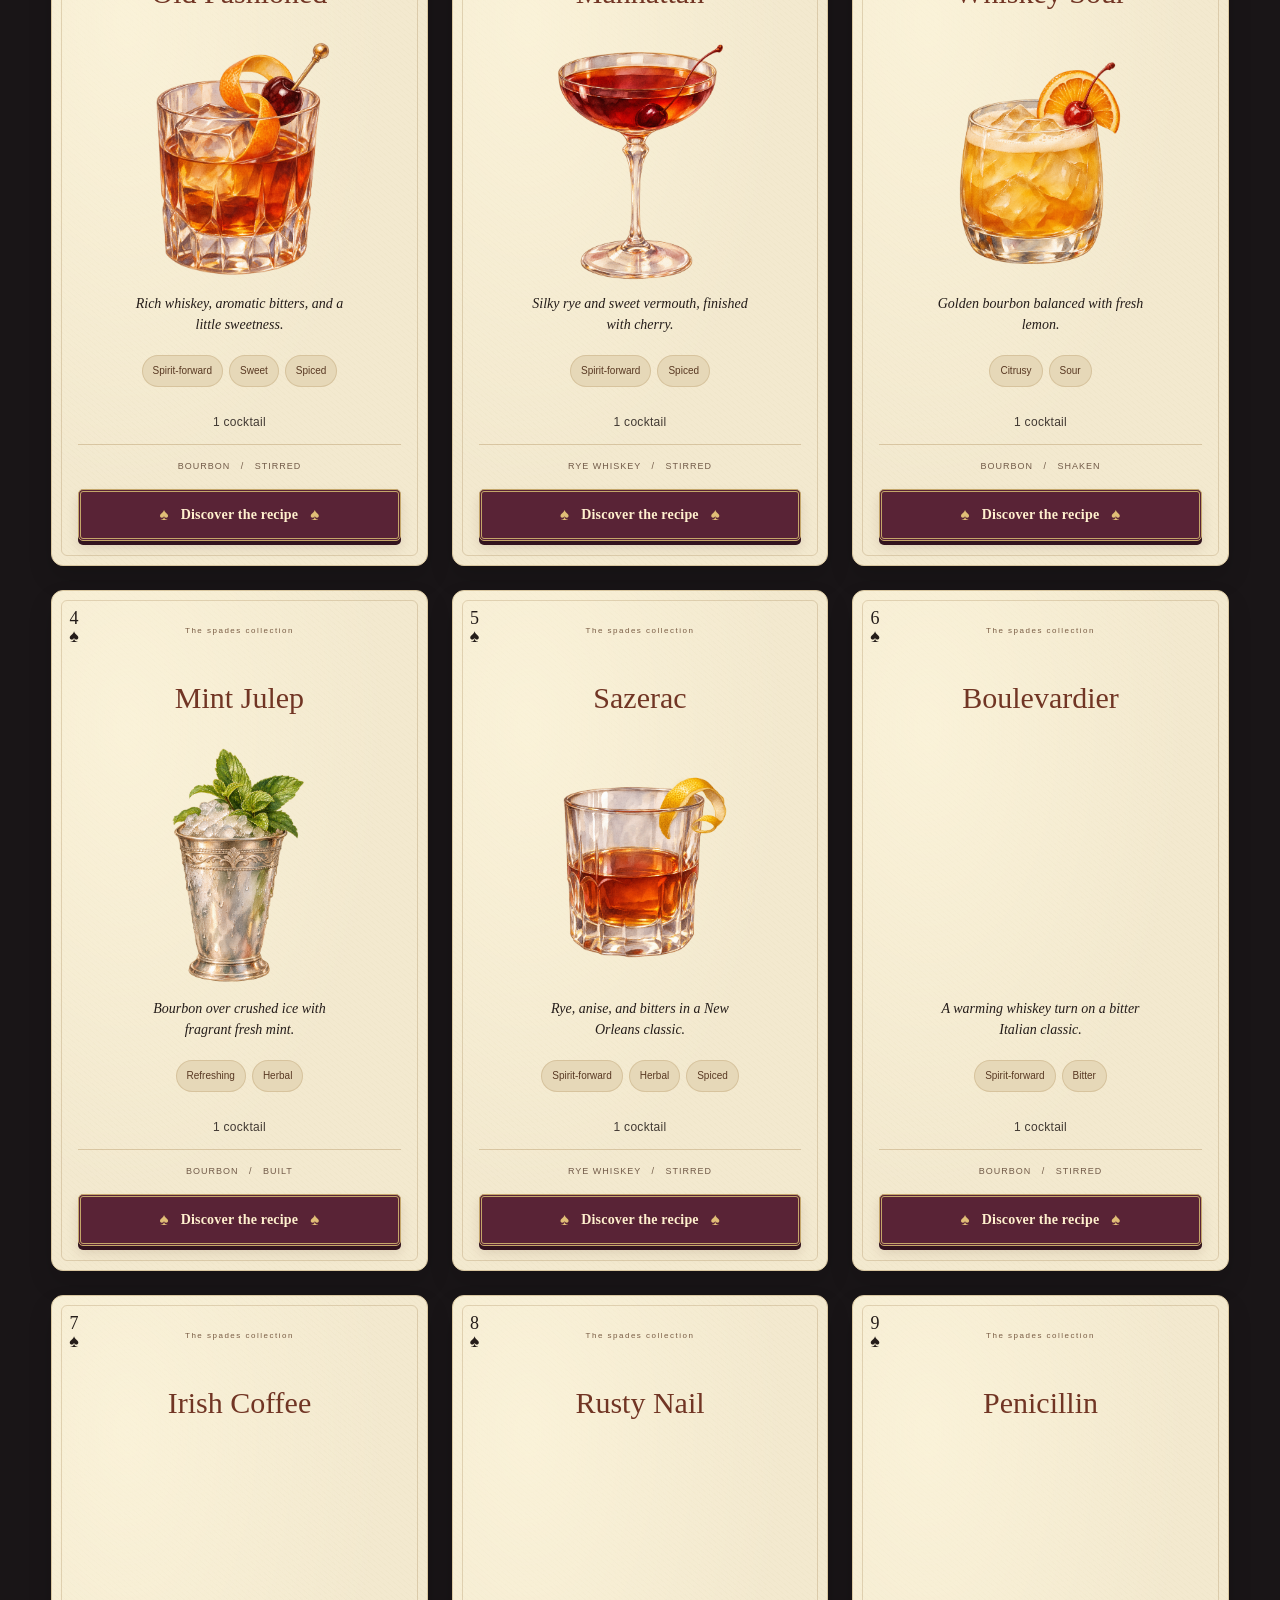
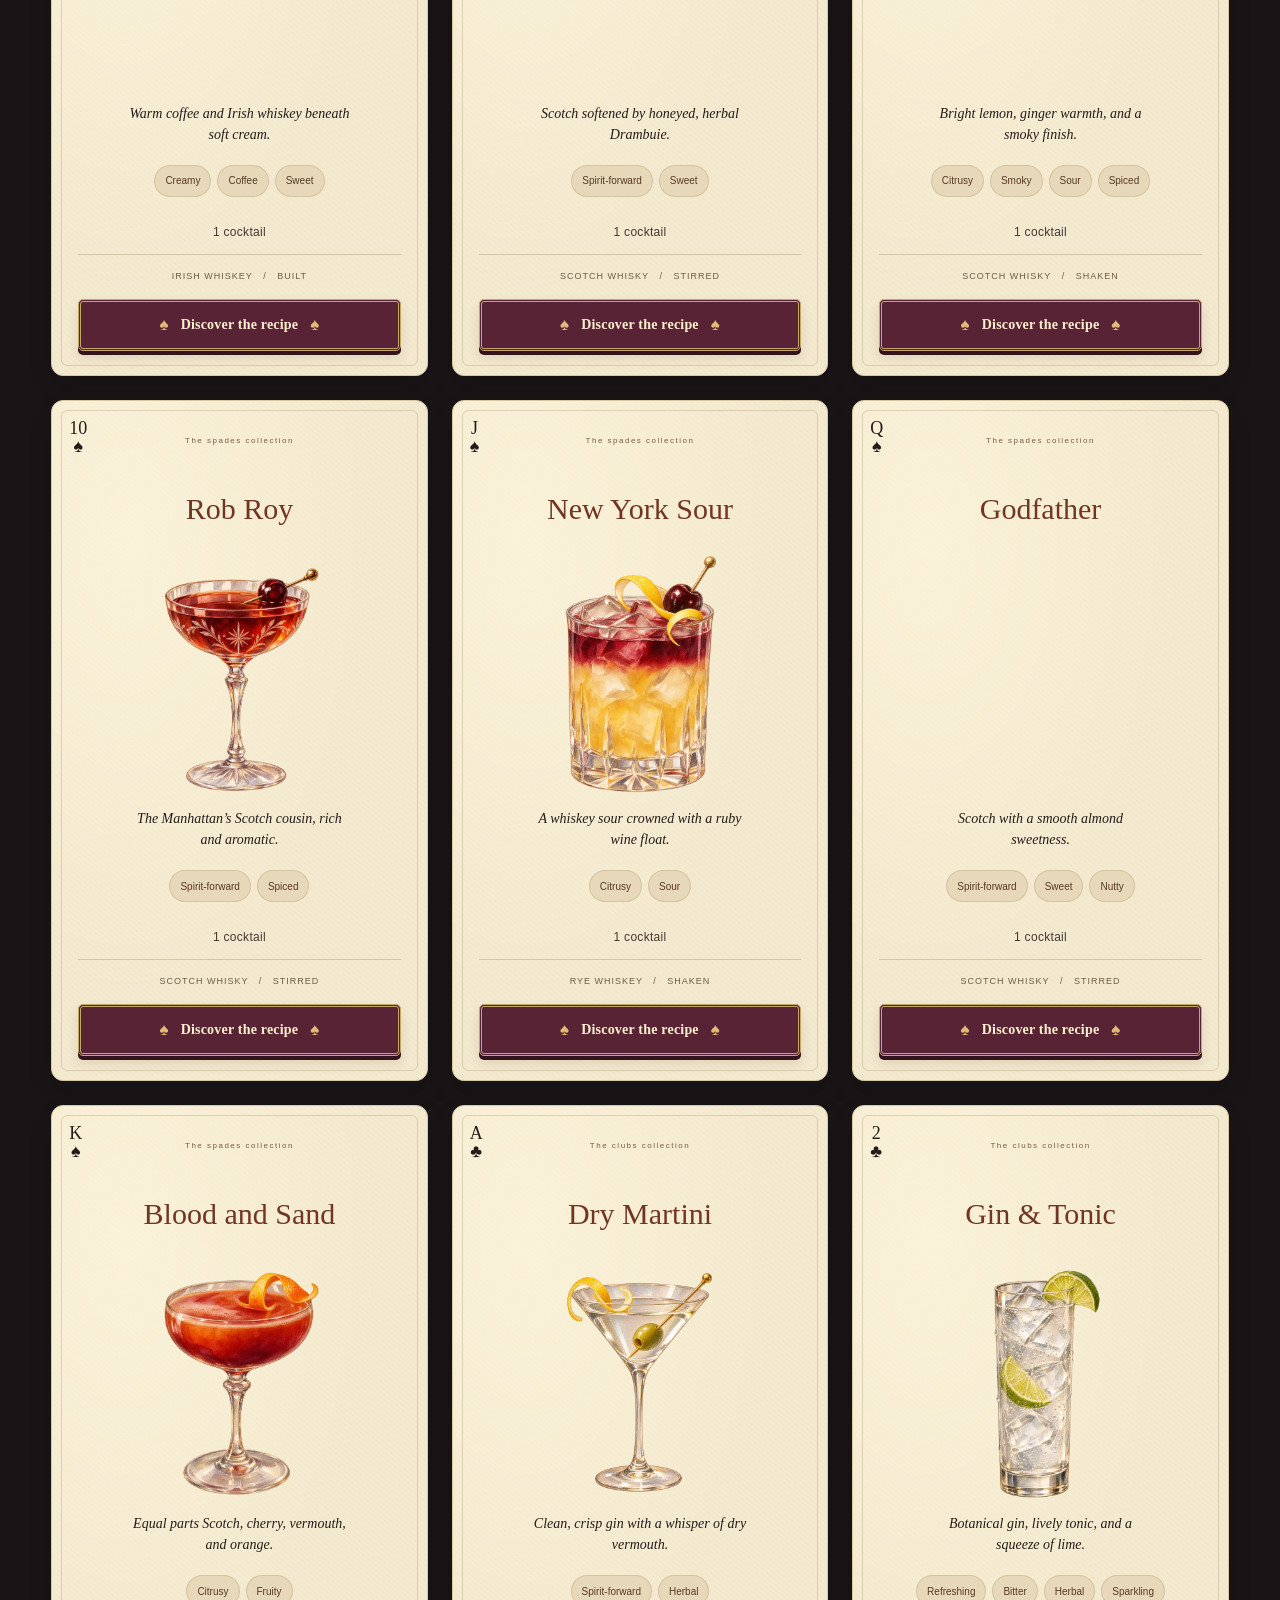
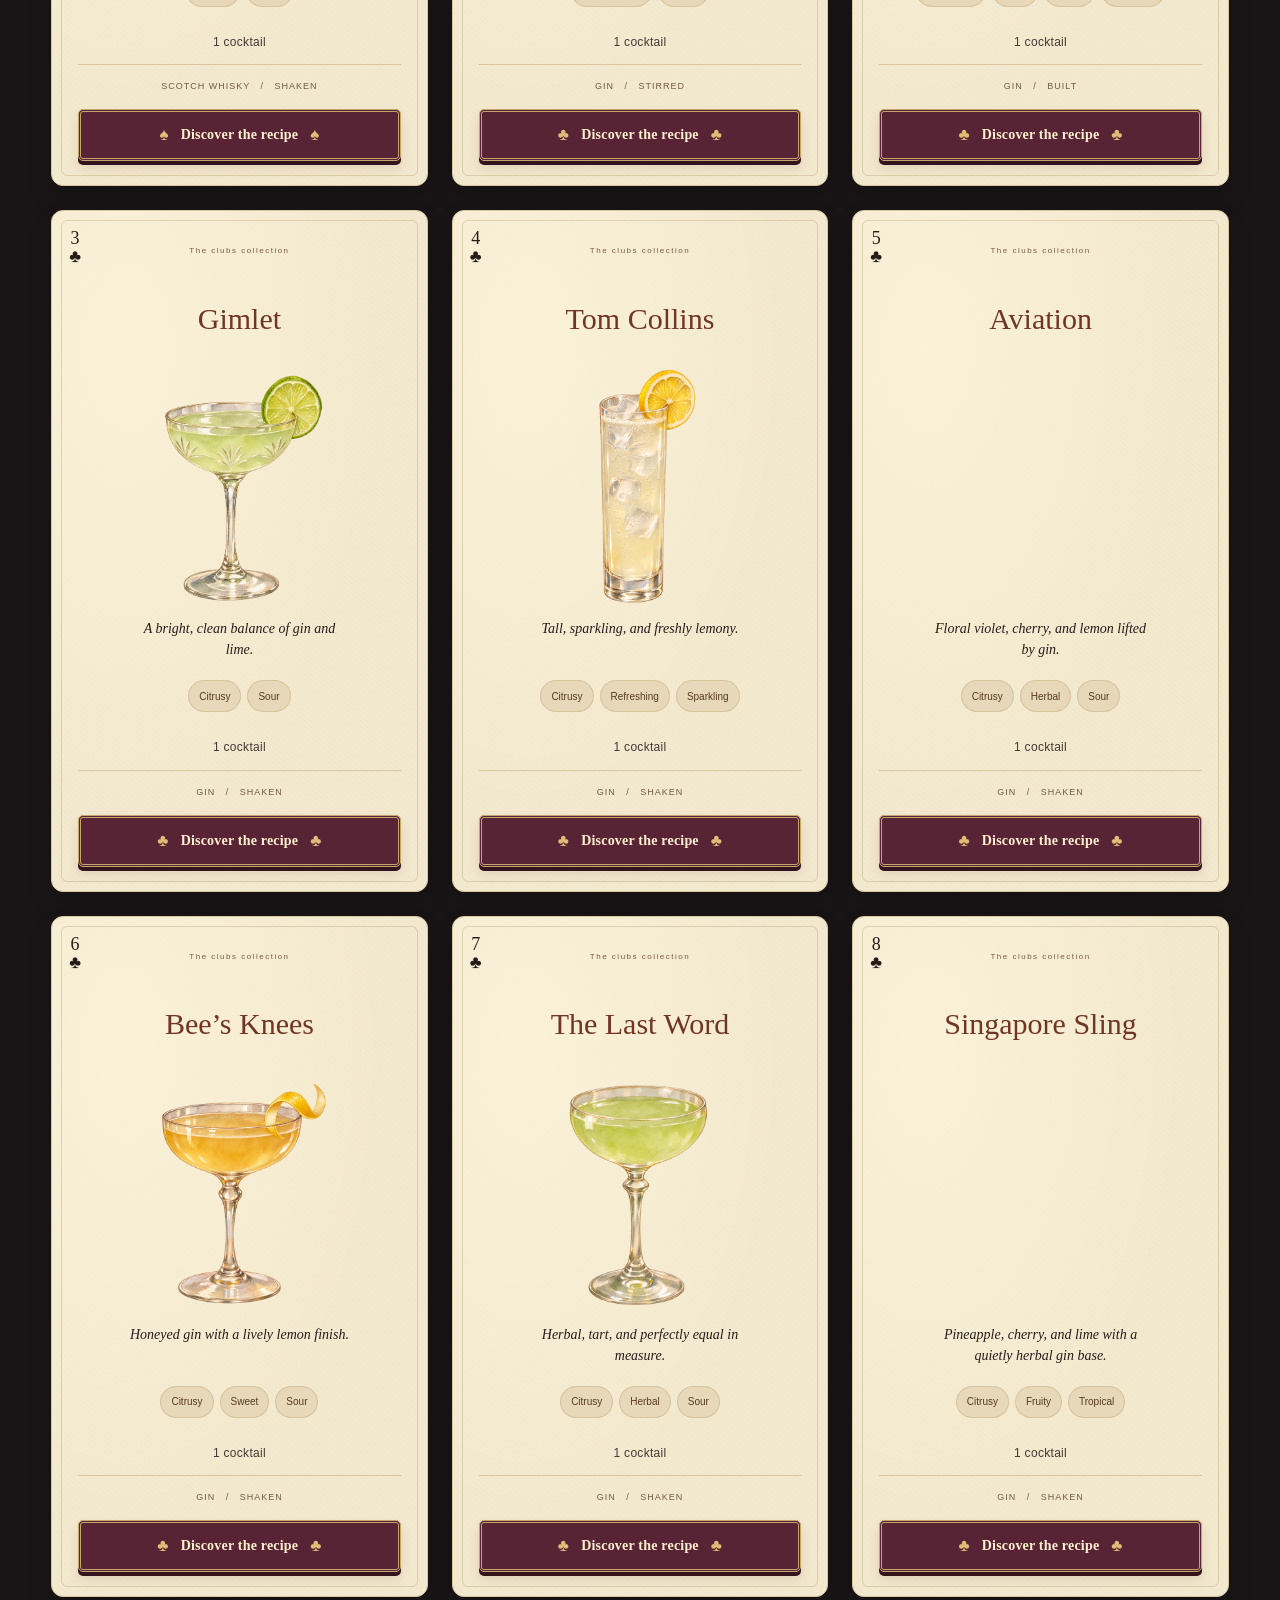
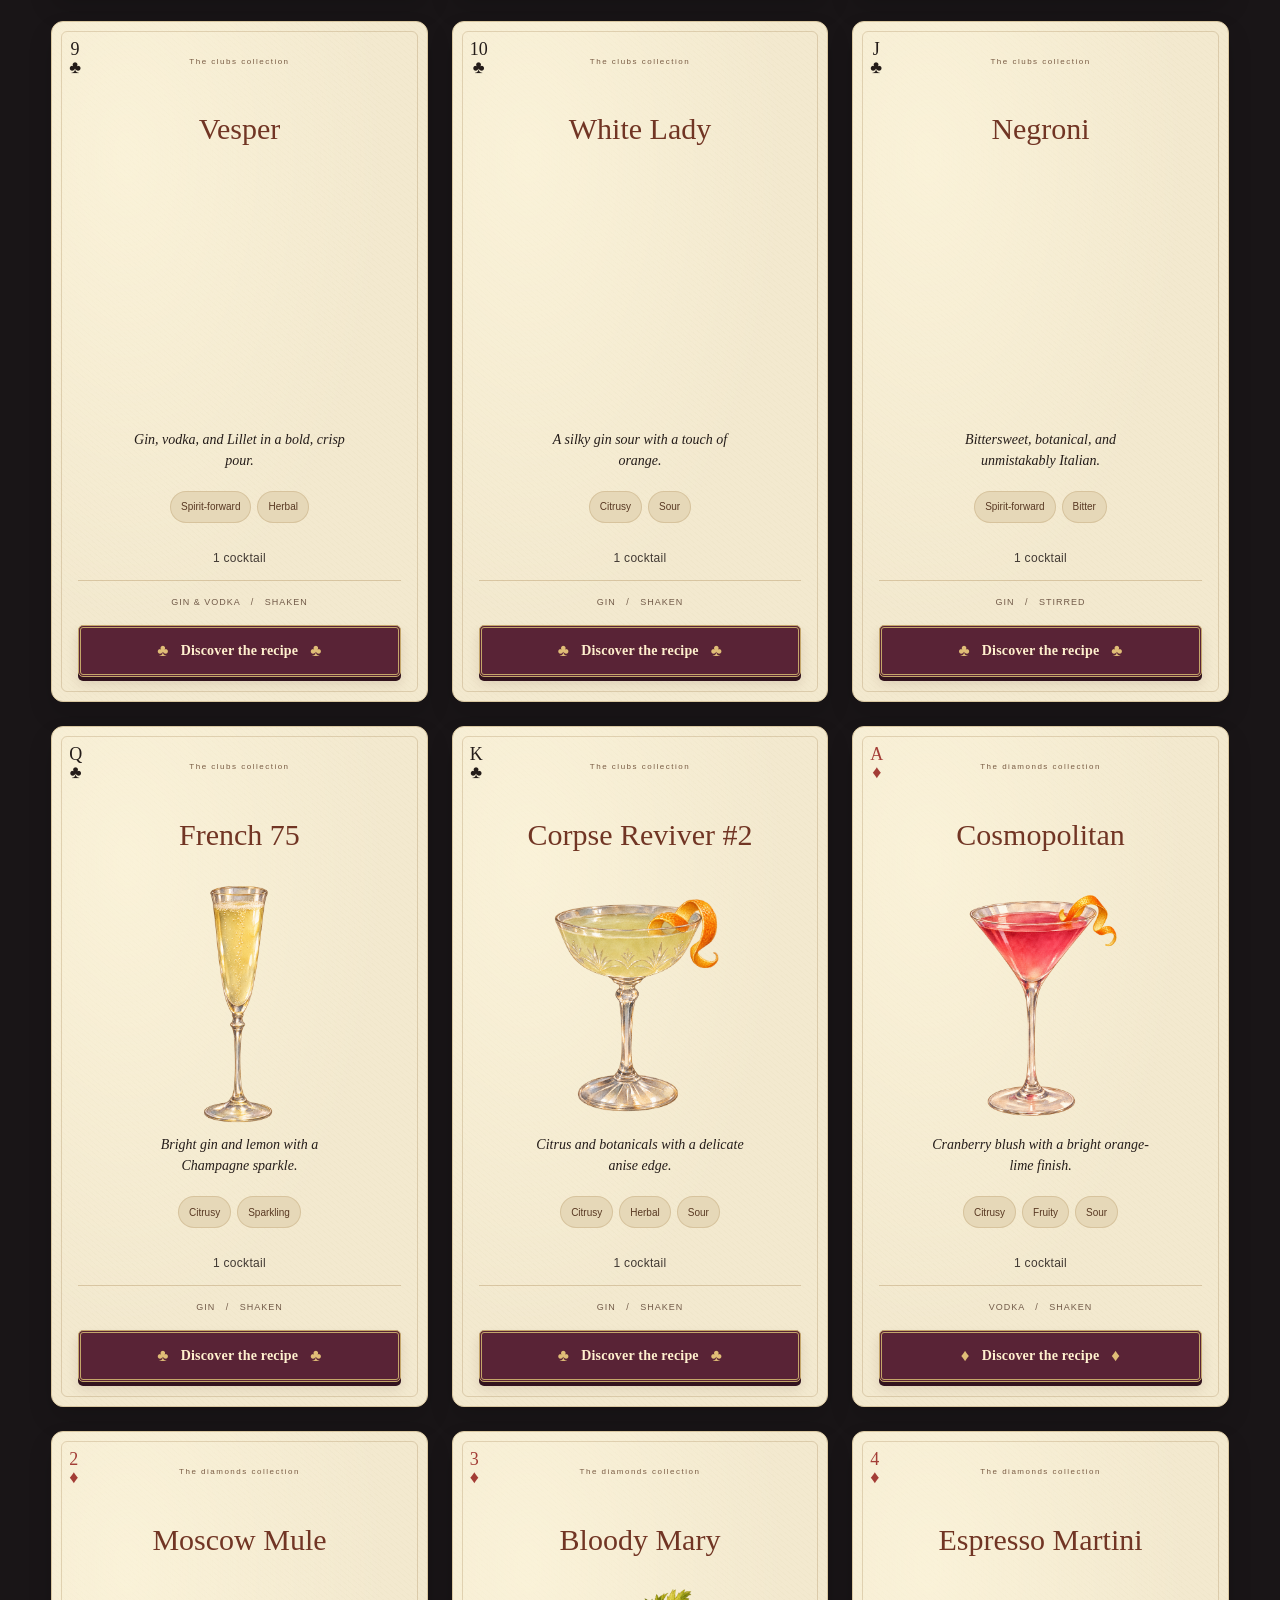
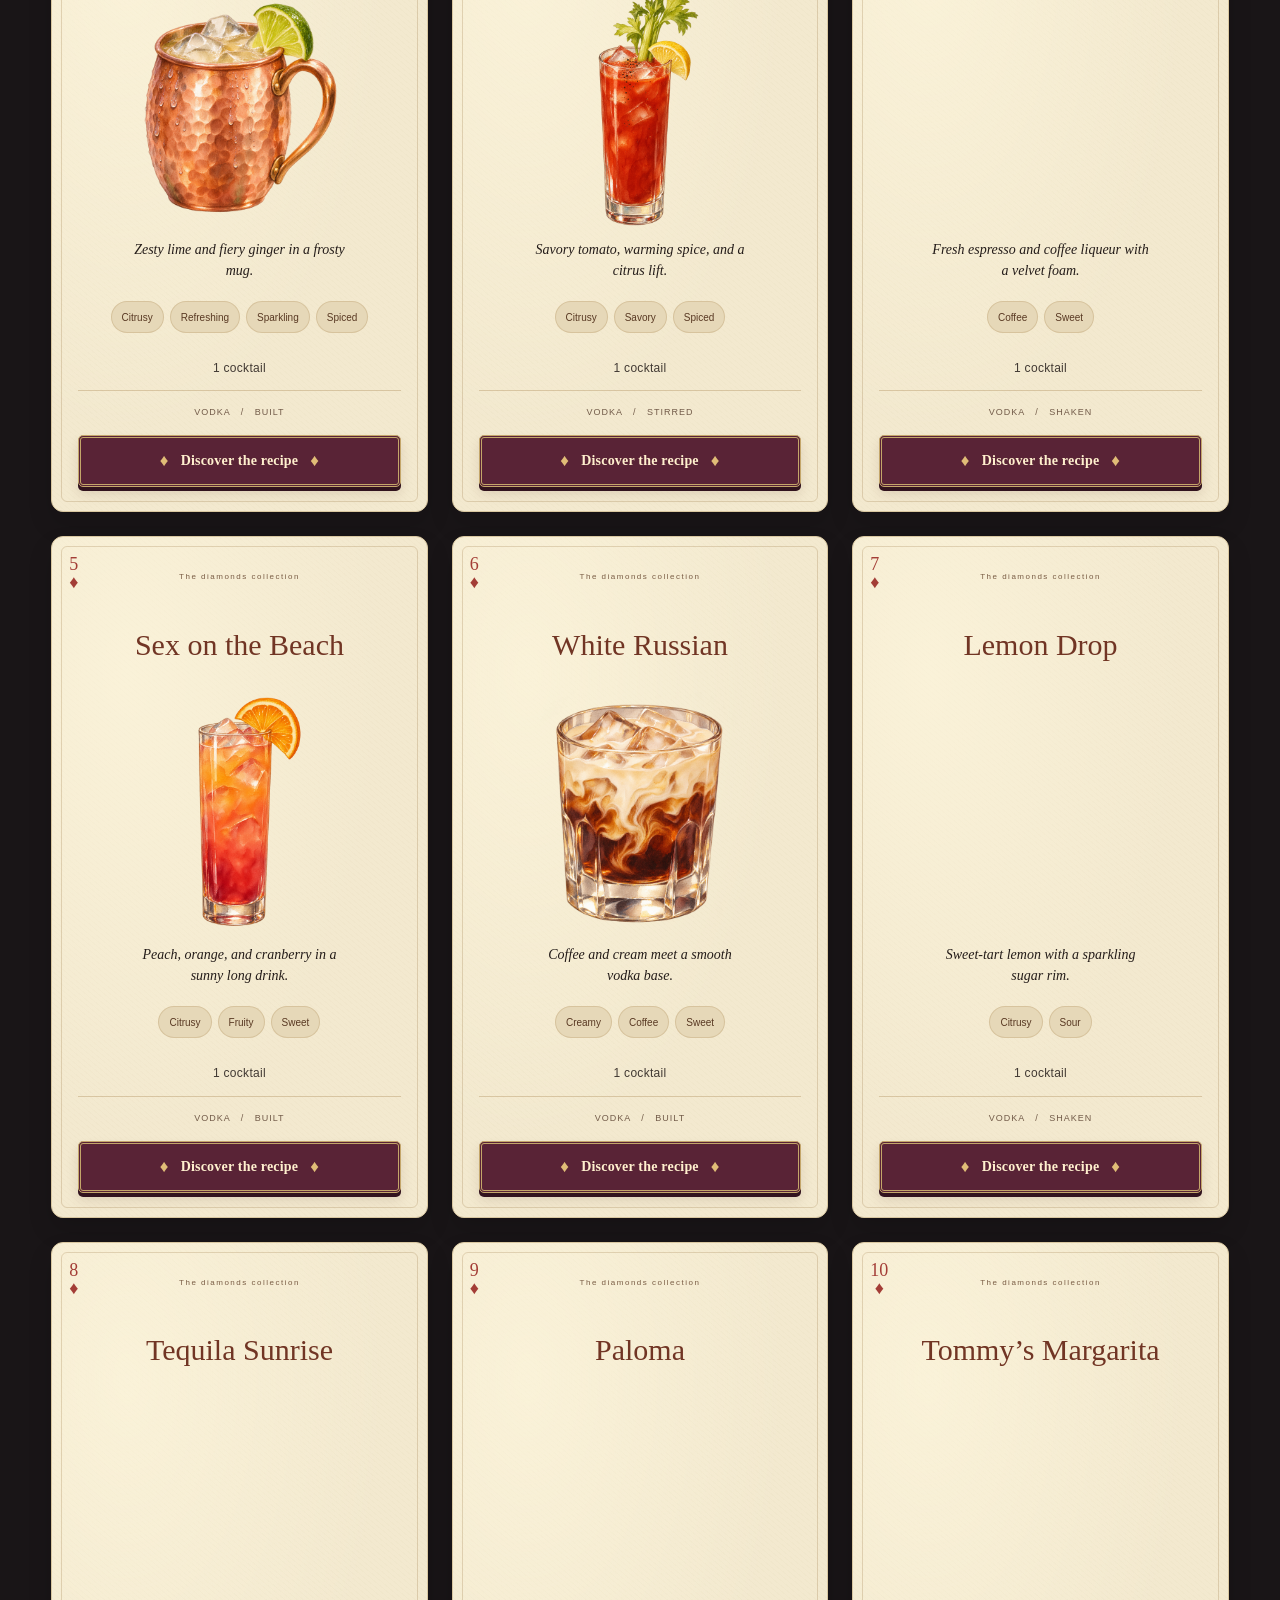
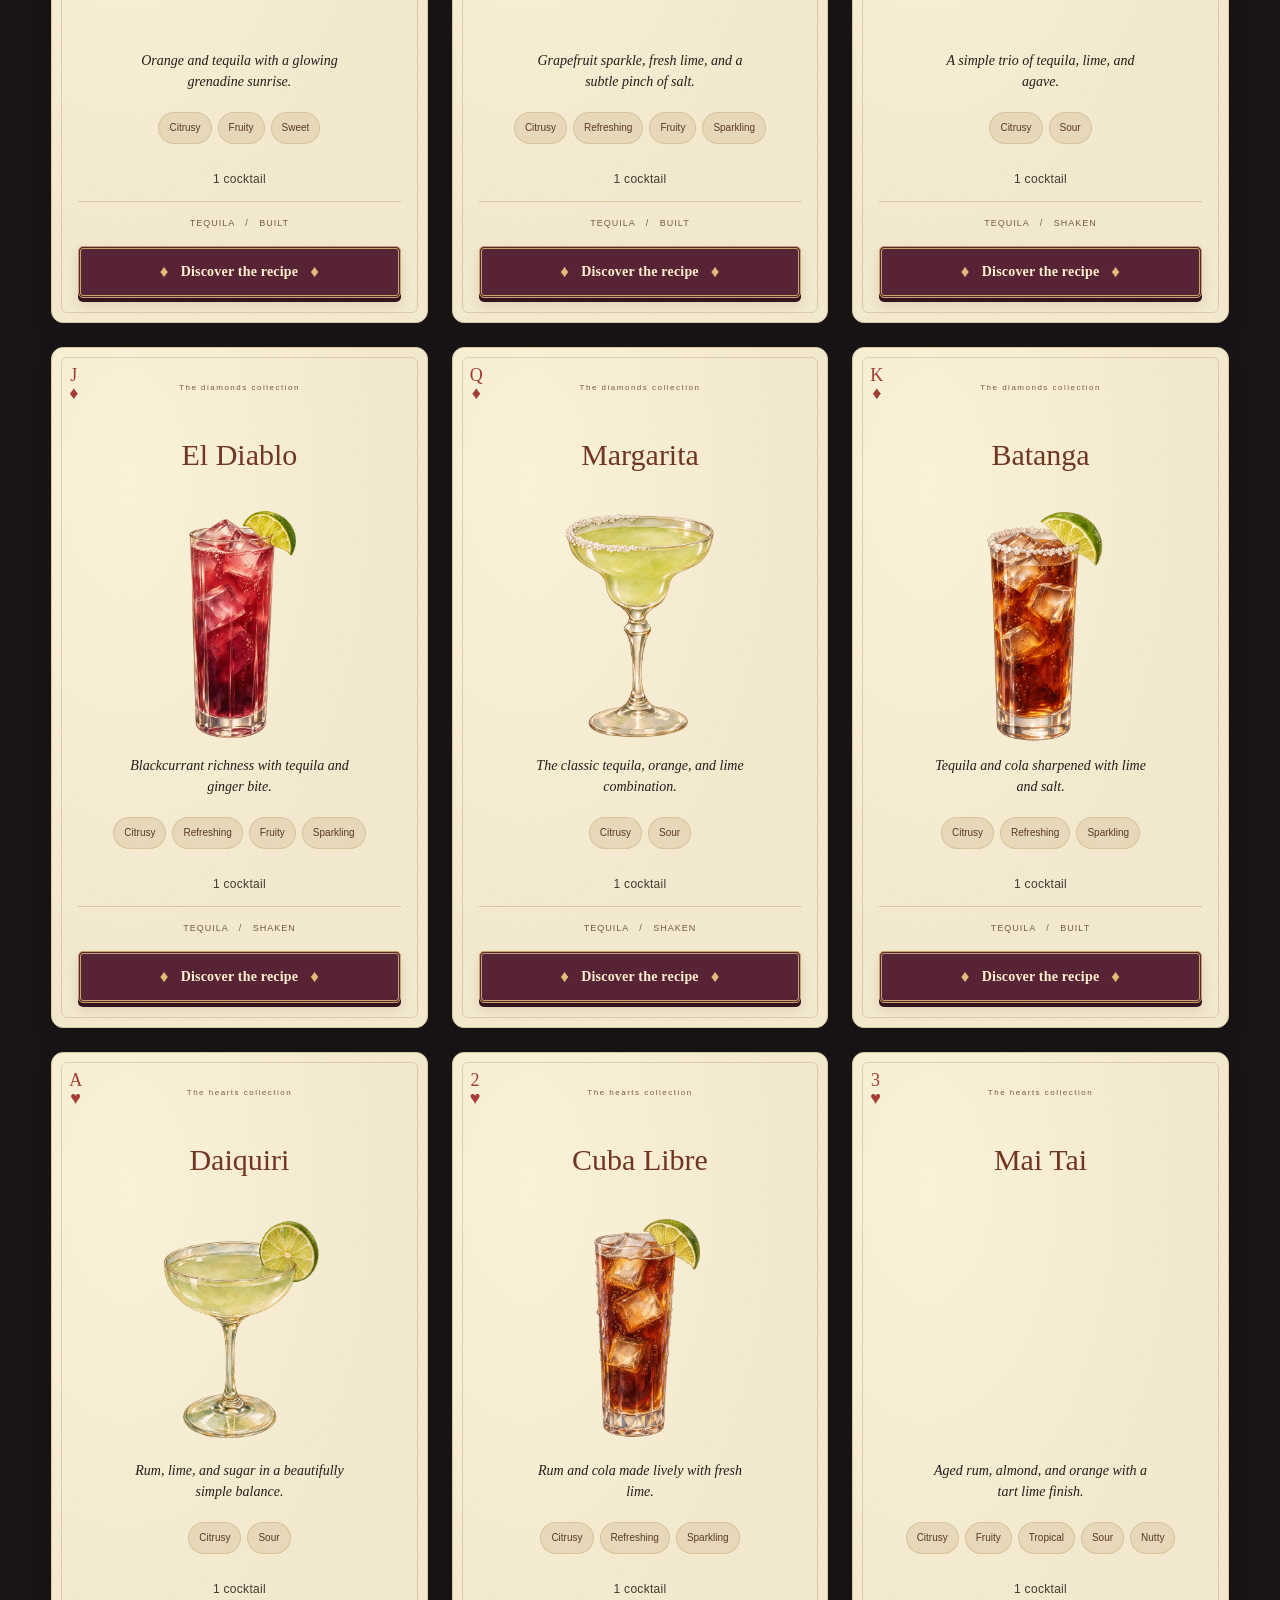
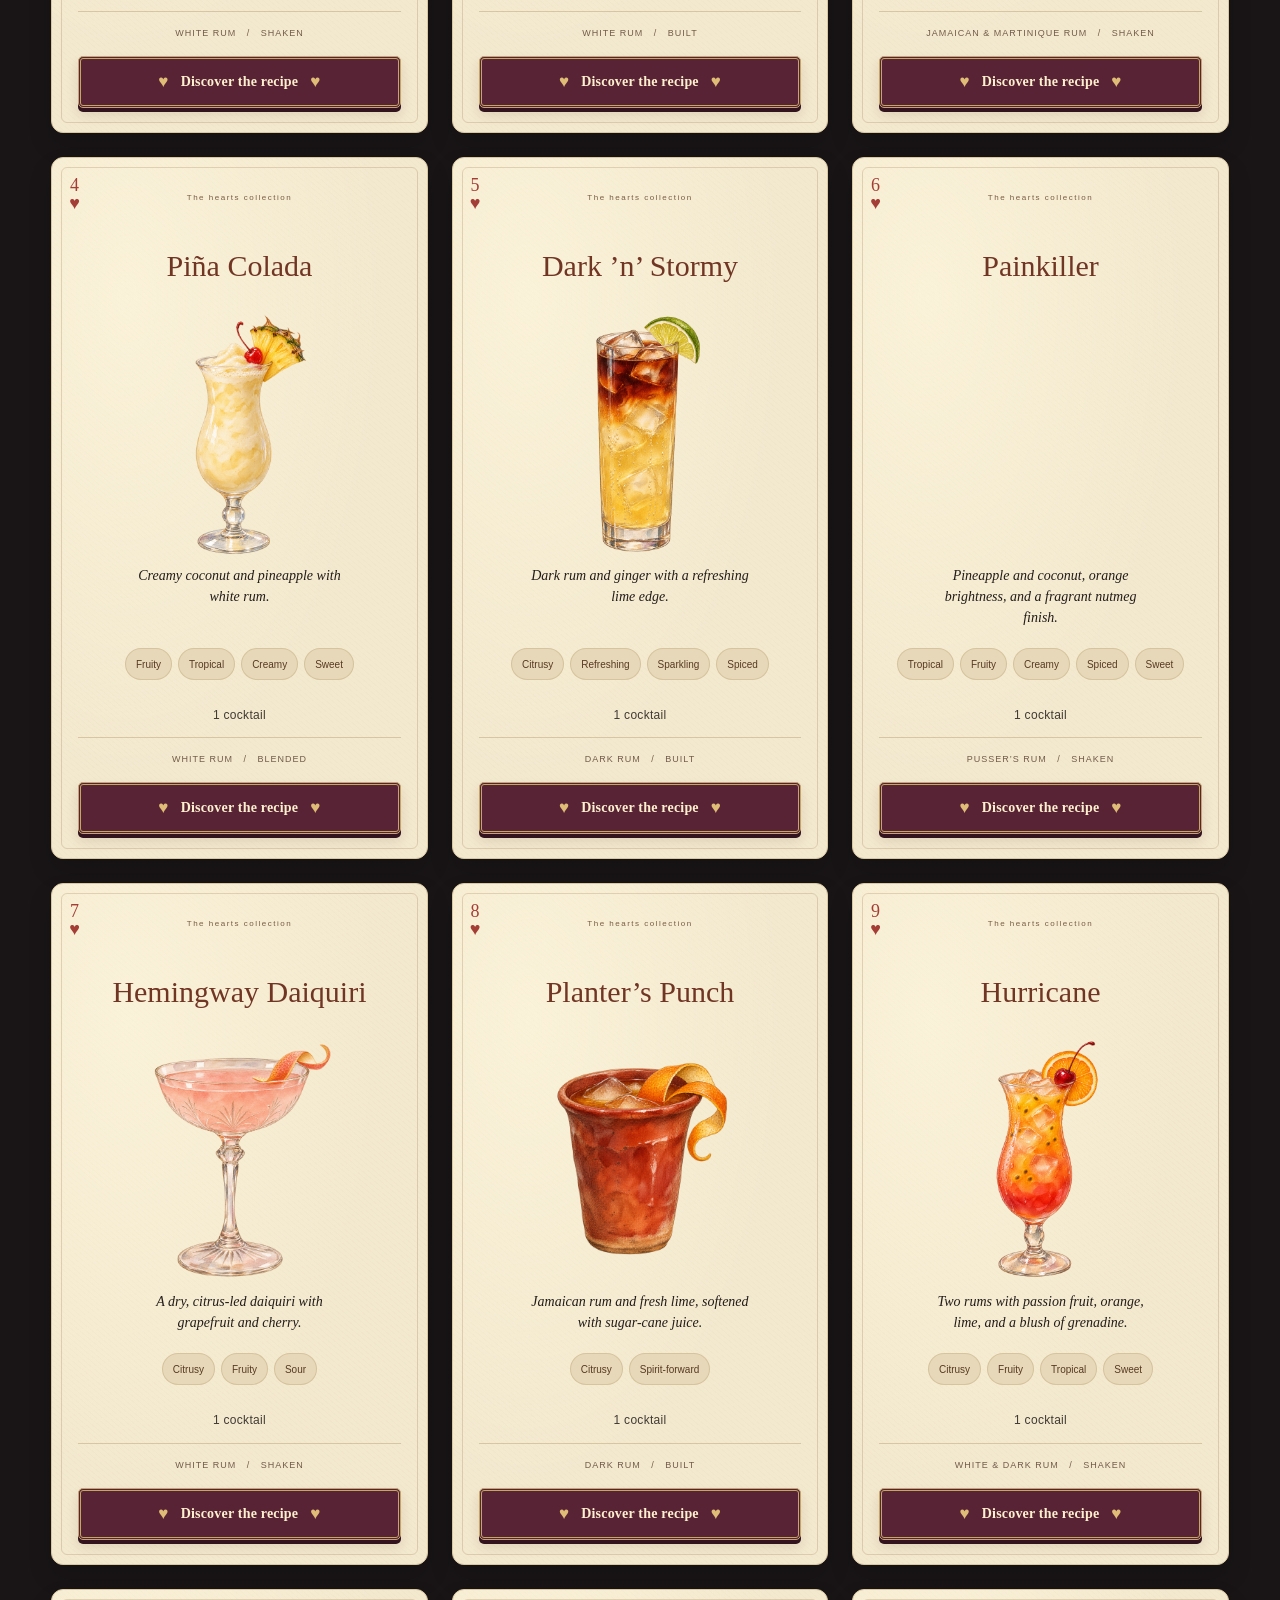
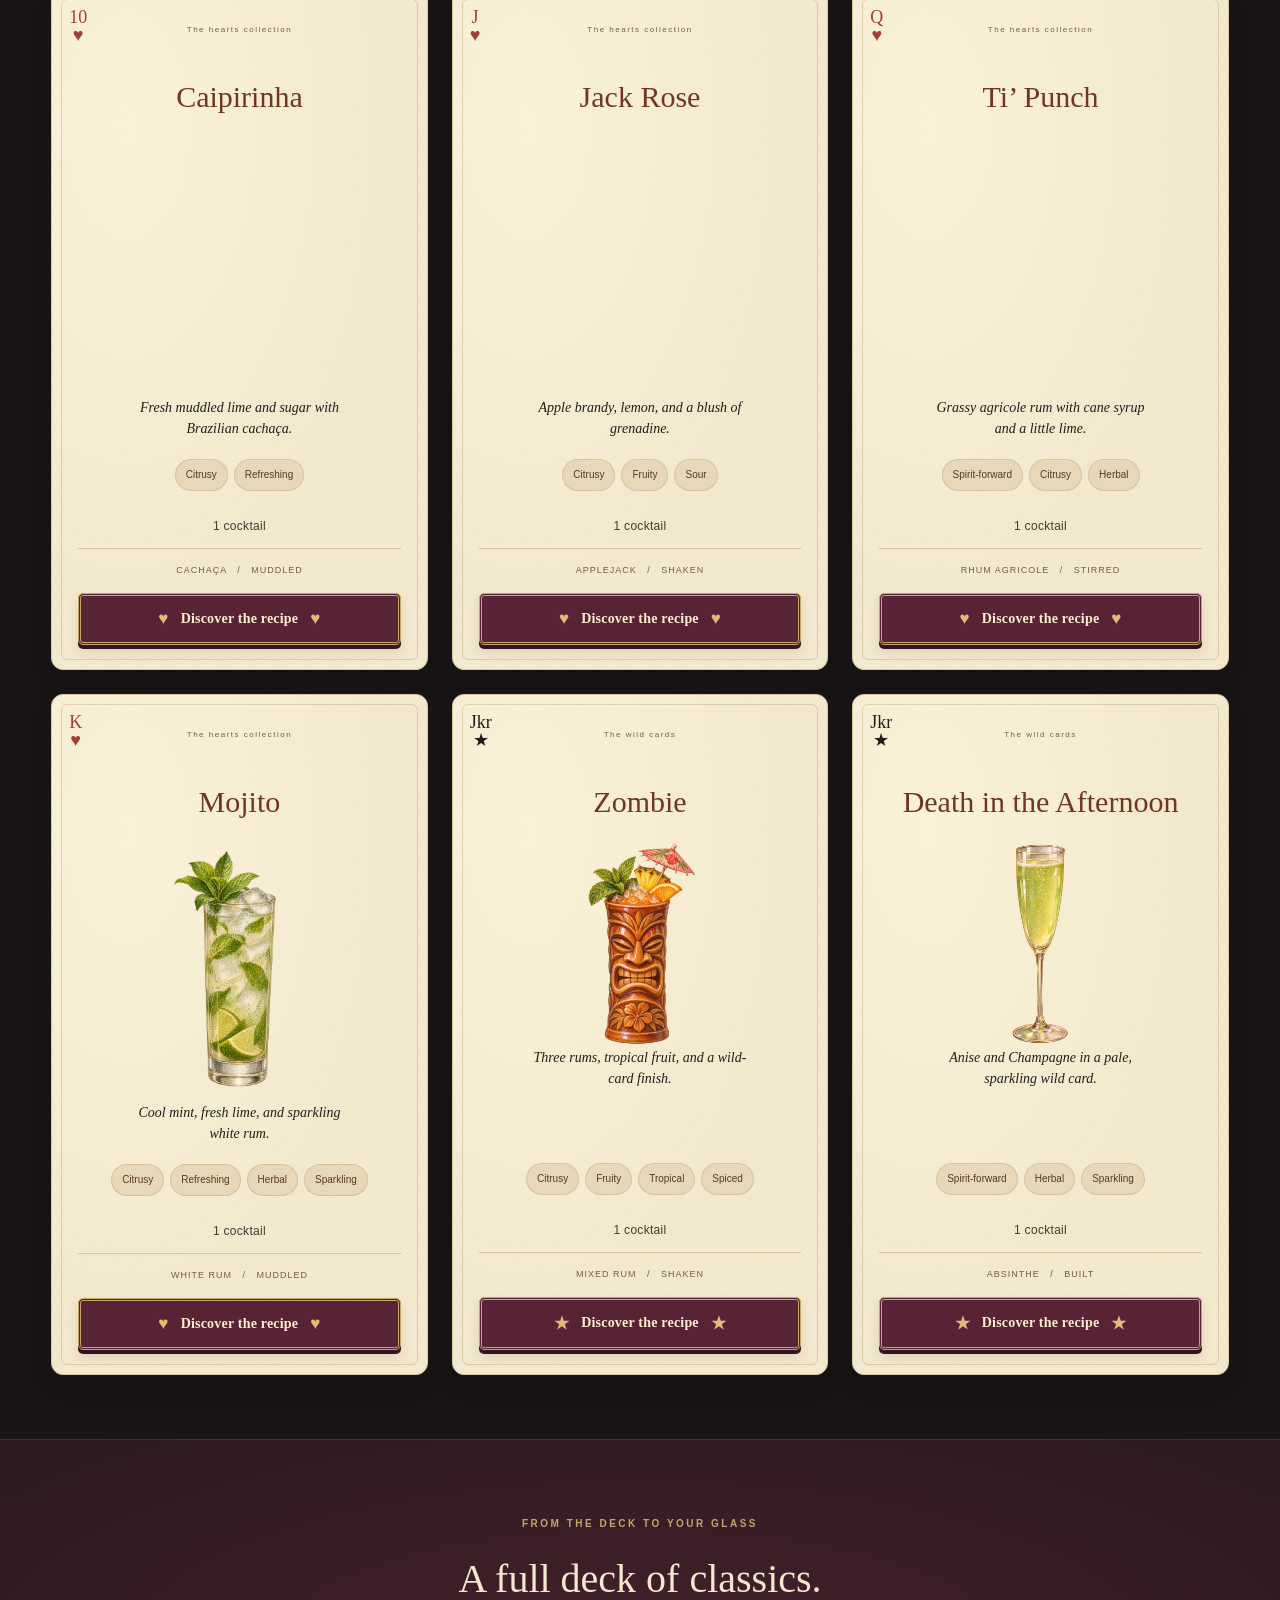
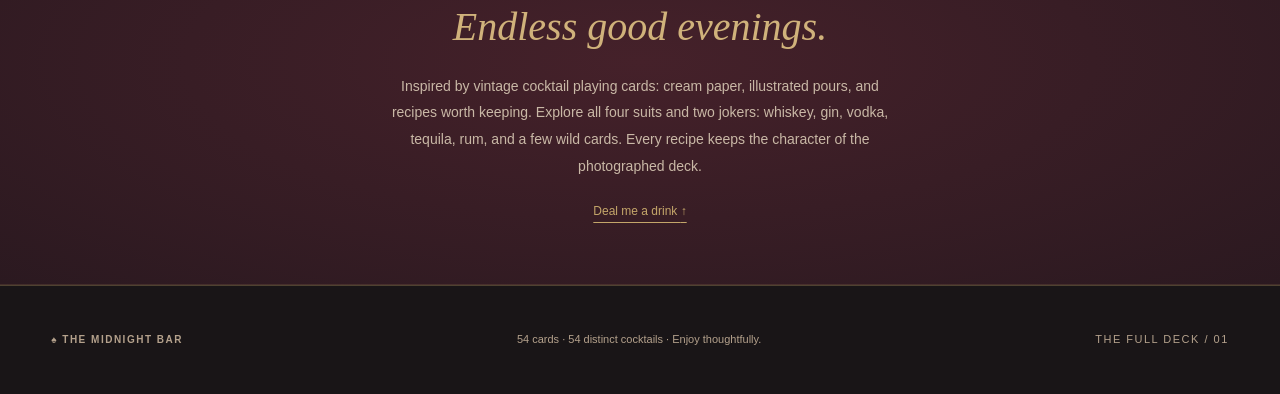
==== commit 6f130319: "Refine backgammon exhibition play and unify recipe card architecture" ====
--- a/index.html
+++ b/index.html
@@ -1,24 +1,24 @@
-<!doctype html>
-<html lang="en">
-<head><meta charset="utf-8"><meta name="viewport" content="width=device-width,initial-scale=1"><meta name="theme-color" content="#231116"><meta name="description" content="A full deck of 54 cocktail recipe cards. An illustrated recipe collection from The Midnight Bar."><title>The Midnight Bar — A hand of classics</title><link rel="stylesheet" href="styles.css?v=12"><script src="landing.js?v=2"></script><link rel="stylesheet" href="selected-card.css?v=1"><link rel="stylesheet" href="hero-deal.css?v=2"><script src="selected-card.js?v=1"></script><script src="recipes.js?v=8" defer></script><script src="artwork.js?v=8" defer></script><script src="illustrations.js?v=8" defer></script><script src="app.js?v=12" defer></script><script src="hero.js?v=13" defer></script><script src="deck-view.js?v=9" defer></script><link rel=stylesheet href=filter-layout.css?v=1><link rel="stylesheet" href="room-links.css?v=1"><link rel="stylesheet" href="collection-polish.css?v=1"><link rel="stylesheet" href="collection-layout.css?v=2"><link rel="stylesheet" href="regression-polish.css?v=1"></head>
-<body id="top" data-room="bar">
-<a class="skip" href="#menu">Skip to cocktail menu</a>
-<header class="collection-header"><a class="brand" href="#home" aria-label="The Midnight Bar home"><span aria-hidden="true">♠</span> MIDNIGHT <small>BAR & RECIPE COLLECTION</small></a><nav class="room-navigation" aria-label="Midnight Collection rooms"><a class="room-door to-bar" href="#top" aria-current="page"><span aria-hidden="true">♠</span> Midnight Bar</a><a class="room-door to-cafe" href="coffee/#top"><span aria-hidden="true">☕</span> Midnight Café</a><a class="room-door to-snack" href="snack/#top"><span aria-hidden="true">◈</span> Midnight Snack</a></nav><nav class="local-navigation" aria-label="On this page"><a href="#menu">The menu</a><a href="#deck">Browse the deck</a><a href="#story">Our inspiration</a></nav></header>
-<main>
-<section class="hero" id="home"><div class="hero-copy"><p class="eyebrow">EST. 2026 <span>◆</span> A PRIVATE COCKTAIL COLLECTION</p><h1>Good spirits.<br><em>Great company.</em></h1><p class="intro">A little ritual. A well-made drink. A full deck of classics, dealt with a twist.</p><a class="button" href="#menu">Explore the menu <span aria-hidden="true">↗</span></a><p class="hero-note">54 CARDS · FOUR SUITS · TWO JOKERS <span>—</span> THE FULL DECK</p><div class="hero-controls"><p>A fresh card every 20 seconds</p><button type="button" id="hero-next">Deal another ♠</button><button type="button" id="hero-pause" aria-pressed="false">Pause shuffle</button></div></div><div class="hero-art" role="region" aria-label="Featured cocktail" aria-live="off"><div class="dealing-deck" aria-hidden="true"><div class="deck-emblem"><small>THE MIDNIGHT BAR</small>♠<span>♦ ♣ ♥</span><small>A HAND OF CLASSICS</small></div></div><div class="halo" aria-hidden="true"></div><div class="ghost-card" aria-hidden="true">♠</div><div class="featured-card"><span class="corner">A<br>♠</span><p class="card-kicker">THE ORIGINAL CLASSIC</p><h2>Old<br><em>Fashioned</em></h2><div id="hero-drink"></div><p class="card-caption">Bourbon · bitters · a little sweetness</p><span class="corner bottom">A<br>♠</span></div><span class="art-note">A HAND OF CLASSICS</span></div></section>
-<div class="divider" aria-hidden="true"><span>♠</span><span>STIRRED WITH CHARACTER</span><span>◆</span><span>POURED WITH CARE</span><span>♠</span></div>
-<section class="menu-section" id="menu"><div class="section-heading"><div><p class="eyebrow">PICK YOUR POISON</p><h2>The cocktail cabinet<span>.</span></h2></div><p>Find your favorite.<br>Then make it your own.</p></div><div class="view-switch" role="group" aria-label="Menu view"><button id="view-grid" type="button" aria-pressed="true" aria-controls="cards"><span aria-hidden="true">&#9638;</span> Card grid</button><button id="view-deck" type="button" aria-pressed="false" aria-controls="deck"><span aria-hidden="true">&#9824;</span> Swipe the deck</button></div><div class="toolbar">
-<label class="spirit-filter" for="spirit">Base spirit<select id="spirit"><option value="all">✦ All spirits</option><option value="whiskey">♠ Whiskey</option><option value="gin">♣ Gin</option><option value="vodka">♦ Vodka</option><option value="tequila">♦ Tequila</option><option value="rum">♥ Rum</option><option value="cachaca">♥ Cachaça</option><option value="applejack">♥ Applejack</option><option value="absinthe">★ Absinthe</option></select></label>
-<label class="spirit-filter" for="suit">Card suit<select id="suit"><option value="all">✦ The whole deck</option><option value="♠">♠ Spades</option><option value="♣">♣ Clubs</option><option value="♦">♦ Diamonds</option><option value="♥">♥ Hearts</option><option value="★">★ Jokers</option></select></label>
-<label class="spirit-filter" for="style">Flavour &amp; style<select id="style"><option value="all">✦ All styles</option></select></label>
-<div class="filter-summary"><span id="active-filters" aria-live="polite"></span><button type="button" id="clear-filters" hidden>Clear filters ×</button></div><label class="search"><span aria-hidden="true">⌕</span><span class="sr-only">Search cocktails, ingredients, or tags</span><input type="search" id="search" placeholder="Drink, ingredient, or tag…"></label>
-</div><p id="results" class="results" aria-live="polite"></p><div class="cards" id="cards"></div><section id="deck" class="deck-view" aria-label="Swipeable cocktail deck" hidden>
-<p class="deck-hint">Swipe left for the next card, right to go back.<br>Use the filters above to shape your hand.</p>
-<div class="deck-controls"><button type="button" id="deck-prev" aria-label="Previous cocktail">← Previous</button><p id="deck-position" role="status" aria-live="polite" aria-atomic="true"></p><button type="button" id="deck-next" aria-label="Next cocktail">Next →</button></div>
-<div id="deck-stage" class="deck-stage" tabindex="0" role="region" aria-roledescription="carousel" aria-label="Cocktail cards. Use left and right arrow keys."><div id="deck-card"></div></div><p id="deck-empty" hidden>No cards in this hand. Change a filter or choose another suit.</p>
-</section><div id="empty" hidden><h3>No cocktails in this hand.</h3><p>Try “bourbon”, “lemon”, or another style.</p><button class="button" id="reset">Show all cocktails</button></div><noscript><p>Enable JavaScript to explore the interactive recipes. All 54 card recipes are also included in RECIPES.md.</p></noscript></section>
-<section class="story" id="story"><p class="eyebrow">FROM THE DECK TO YOUR GLASS</p><h2>A full deck of classics.<br><em>Endless good evenings.</em></h2><p>Inspired by vintage cocktail playing cards: cream paper, illustrated pours, and recipes worth keeping. Explore all four suits and two jokers: whiskey, gin, vodka, tequila, rum, and a few wild cards. Every recipe keeps the character of the photographed deck.</p><a href="#menu">Deal me a drink <span aria-hidden="true">↑</span></a></section>
-</main><footer><a class="brand" href="#home">♠ THE MIDNIGHT BAR</a><p>54 cards · 54 distinct cocktails · Enjoy thoughtfully.</p><span>THE FULL DECK / 01</span></footer>
-<dialog id="recipe" aria-labelledby="recipe-title"><button class="close" aria-label="Close recipe">×</button><div id="recipe-content"></div></dialog>
-<button id="back-to-top" class="back-to-top" type="button" aria-label="Return to top" title="Return to top"><span aria-hidden="true">↑</span></button>
-</body></html>
+<!doctype html>
+<html lang="en">
+<head><meta charset="utf-8"><meta name="viewport" content="width=device-width,initial-scale=1"><meta name="theme-color" content="#231116"><meta name="description" content="A full deck of 54 cocktail recipe cards. An illustrated recipe collection from The Midnight Bar."><title>The Midnight Bar — A hand of classics</title><link rel="stylesheet" href="styles.css?v=12"><script src="landing.js?v=2"></script><link rel="stylesheet" href="selected-card.css?v=1"><link rel="stylesheet" href="hero-deal.css?v=2"><script src="selected-card.js?v=1"></script><script src="recipes.js?v=8" defer></script><script src="artwork.js?v=8" defer></script><script src="illustrations.js?v=8" defer></script><script src="app.js?v=12" defer></script><script src="hero.js?v=13" defer></script><script src="deck-view.js?v=9" defer></script><link rel=stylesheet href=filter-layout.css?v=1><link rel="stylesheet" href="room-links.css?v=1"><link rel="stylesheet" href="collection-polish.css?v=1"><link rel="stylesheet" href="collection-layout.css?v=2"><link rel="stylesheet" href="regression-polish.css?v=2"></head>
+<body id="top" data-room="bar">
+<a class="skip" href="#menu">Skip to cocktail menu</a>
+<header class="collection-header"><a class="brand" href="#home" aria-label="The Midnight Bar home"><span aria-hidden="true">♠</span> MIDNIGHT <small>BAR & RECIPE COLLECTION</small></a><nav class="room-navigation" aria-label="Midnight Collection rooms"><a class="room-door to-bar" href="#top" aria-current="page"><span aria-hidden="true">♠</span> Midnight Bar</a><a class="room-door to-cafe" href="coffee/#top"><span aria-hidden="true">☕</span> Midnight Café</a><a class="room-door to-snack" href="snack/#top"><span aria-hidden="true">◈</span> Midnight Snack</a></nav><nav class="local-navigation" aria-label="On this page"><a href="#menu">The menu</a><a href="#deck">Browse the deck</a><a href="#story">Our inspiration</a></nav></header>
+<main>
+<section class="hero" id="home"><div class="hero-copy"><p class="eyebrow">EST. 2026 <span>◆</span> A PRIVATE COCKTAIL COLLECTION</p><h1>Good spirits.<br><em>Great company.</em></h1><p class="intro">A little ritual. A well-made drink. A full deck of classics, dealt with a twist.</p><a class="button" href="#menu">Explore the menu <span aria-hidden="true">↗</span></a><p class="hero-note">54 CARDS · FOUR SUITS · TWO JOKERS <span>—</span> THE FULL DECK</p><div class="hero-controls"><p>A fresh card every 20 seconds</p><button type="button" id="hero-next">Deal another ♠</button><button type="button" id="hero-pause" aria-pressed="false">Pause shuffle</button></div></div><div class="hero-art" role="region" aria-label="Featured cocktail" aria-live="off"><div class="dealing-deck" aria-hidden="true"><div class="deck-emblem"><small>THE MIDNIGHT BAR</small>♠<span>♦ ♣ ♥</span><small>A HAND OF CLASSICS</small></div></div><div class="halo" aria-hidden="true"></div><div class="ghost-card" aria-hidden="true">♠</div><div class="featured-card"><span class="corner">A<br>♠</span><p class="card-kicker">THE ORIGINAL CLASSIC</p><h2>Old<br><em>Fashioned</em></h2><div id="hero-drink"></div><p class="card-caption">Bourbon · bitters · a little sweetness</p><span class="corner bottom">A<br>♠</span></div><span class="art-note">A HAND OF CLASSICS</span></div></section>
+<div class="divider" aria-hidden="true"><span>♠</span><span>STIRRED WITH CHARACTER</span><span>◆</span><span>POURED WITH CARE</span><span>♠</span></div>
+<section class="menu-section" id="menu"><div class="section-heading"><div><p class="eyebrow">PICK YOUR POISON</p><h2>The cocktail cabinet<span>.</span></h2></div><p>Find your favorite.<br>Then make it your own.</p></div><div class="view-switch" role="group" aria-label="Menu view"><button id="view-grid" type="button" aria-pressed="true" aria-controls="cards"><span aria-hidden="true">&#9638;</span> Card grid</button><button id="view-deck" type="button" aria-pressed="false" aria-controls="deck"><span aria-hidden="true">&#9824;</span> Swipe the deck</button></div><div class="toolbar">
+<label class="spirit-filter" for="spirit">Base spirit<select id="spirit"><option value="all">✦ All spirits</option><option value="whiskey">♠ Whiskey</option><option value="gin">♣ Gin</option><option value="vodka">♦ Vodka</option><option value="tequila">♦ Tequila</option><option value="rum">♥ Rum</option><option value="cachaca">♥ Cachaça</option><option value="applejack">♥ Applejack</option><option value="absinthe">★ Absinthe</option></select></label>
+<label class="spirit-filter" for="suit">Card suit<select id="suit"><option value="all">✦ The whole deck</option><option value="♠">♠ Spades</option><option value="♣">♣ Clubs</option><option value="♦">♦ Diamonds</option><option value="♥">♥ Hearts</option><option value="★">★ Jokers</option></select></label>
+<label class="spirit-filter" for="style">Flavour &amp; style<select id="style"><option value="all">✦ All styles</option></select></label>
+<div class="filter-summary"><span id="active-filters" aria-live="polite"></span><button type="button" id="clear-filters" hidden>Clear filters ×</button></div><label class="search"><span aria-hidden="true">⌕</span><span class="sr-only">Search cocktails, ingredients, or tags</span><input type="search" id="search" placeholder="Drink, ingredient, or tag…"></label>
+</div><p id="results" class="results" aria-live="polite"></p><div class="cards" id="cards"></div><section id="deck" class="deck-view" aria-label="Swipeable cocktail deck" hidden>
+<p class="deck-hint">Swipe left for the next card, right to go back.<br>Use the filters above to shape your hand.</p>
+<div class="deck-controls"><button type="button" id="deck-prev" aria-label="Previous cocktail">← Previous</button><p id="deck-position" role="status" aria-live="polite" aria-atomic="true"></p><button type="button" id="deck-next" aria-label="Next cocktail">Next →</button></div>
+<div id="deck-stage" class="deck-stage" tabindex="0" role="region" aria-roledescription="carousel" aria-label="Cocktail cards. Use left and right arrow keys."><div id="deck-card"></div></div><p id="deck-empty" hidden>No cards in this hand. Change a filter or choose another suit.</p>
+</section><div id="empty" hidden><h3>No cocktails in this hand.</h3><p>Try “bourbon”, “lemon”, or another style.</p><button class="button" id="reset">Show all cocktails</button></div><noscript><p>Enable JavaScript to explore the interactive recipes. All 54 card recipes are also included in RECIPES.md.</p></noscript></section>
+<section class="story" id="story"><p class="eyebrow">FROM THE DECK TO YOUR GLASS</p><h2>A full deck of classics.<br><em>Endless good evenings.</em></h2><p>Inspired by vintage cocktail playing cards: cream paper, illustrated pours, and recipes worth keeping. Explore all four suits and two jokers: whiskey, gin, vodka, tequila, rum, and a few wild cards. Every recipe keeps the character of the photographed deck.</p><a href="#menu">Deal me a drink <span aria-hidden="true">↑</span></a></section>
+</main><footer><a class="brand" href="#home">♠ THE MIDNIGHT BAR</a><p>54 cards · 54 distinct cocktails · Enjoy thoughtfully.</p><span>THE FULL DECK / 01</span></footer>
+<dialog id="recipe" aria-labelledby="recipe-title"><button class="close" aria-label="Close recipe">×</button><div id="recipe-content"></div></dialog>
+<button id="back-to-top" class="back-to-top" type="button" aria-label="Return to top" title="Return to top"><span aria-hidden="true">↑</span></button>
+</body></html>
--- a/regression-polish.css
+++ b/regression-polish.css
@@ -1,32 +1,57 @@
-/* Targeted functional corrections; no artwork or game changes. */
-body .room-navigation .room-door{position:relative}
-body .hero{grid-template-columns:minmax(0,480px) minmax(0,600px);justify-content:center;column-gap:48px}
-body .hero-art{width:100%;max-width:600px;justify-self:center}
-body .hero-controls{width:100%;max-width:600px;justify-self:center}
-body .game-room{max-width:1600px}
-body .roulette{max-width:900px}
-body #board-pick .game-result{cursor:pointer;border:2px solid #d6b46c;box-shadow:0 0 0 3px #d6b46c44,0 0 26px #dfb85c66;animation:result-glow 4s ease-in-out infinite}
-body #board-pick .game-result:hover{border-color:#ffe6a4}
-body #board-pick .game-result:focus-visible{outline:3px solid #ffe6a4;outline-offset:5px}
-@keyframes result-glow{50%{box-shadow:0 0 0 3px #d6b46c66,0 0 36px #dfb85c88}}
-#snack-active{grid-column:1/-1;display:flex;gap:8px;flex-wrap:wrap}#snack-active:empty{display:none}
-.active-filter-chips button{background:#493023;color:#fff0cd;border:1px solid #c6a56c;border-radius:20px;min-height:44px;padding:8px 14px;font-size:14px}
-body :is(#active-filters,#cafe-active,.filter-summary,.cafe-filter-summary){font-size:14px;line-height:1.6}
-body [hidden]{display:none!important}
-body[data-room=snack] dialog.showing-back{background:#352319;color:#f6e7cb;border-color:#c6a56c}
-body[data-room=snack] dialog.showing-back :is(h2,h3,.eyebrow,.source-note,.source-note a){color:#e2c185}
-body[data-room=snack] dialog.showing-back .learning section{background:#61432d66}
-body[data-room=snack] dialog.showing-back .close{color:#f6e7cb}
-.measurement-switch{display:flex;gap:8px;flex-wrap:wrap;align-items:center;margin:16px 0}
-.measurement-switch button{min-height:44px;padding:9px 18px;border:2px double #b18c55;border-radius:5px;background:transparent;color:inherit;font-weight:600}
-.measurement-switch button[aria-pressed=true]{background:var(--room-dark);color:#fff0cd}
-.measurement-switch small{flex-basis:100%;font:12px/1.5 Arial,sans-serif;opacity:.85}
-body[data-room=cafe] dialog,body[data-room=snack] dialog{max-width:760px;width:calc(100% - 28px);text-align:left}
-.illustrated-detail{display:grid;grid-template-columns:minmax(0,.85fr) minmax(0,1.15fr);gap:26px;align-items:center}
-body .illustrated-detail>img,body .illustrated-detail .snack-art{width:100%;height:250px;object-fit:contain}
-.compact-detail{min-width:0}.compact-detail h3{margin:16px 0 10px}.compact-detail p,.compact-detail li{font-size:14px;line-height:1.65}
-body .compact-detail .ingredients{columns:1}
-body .recipe-yield{font:12px/1.6 Arial,sans-serif;letter-spacing:.3px;min-height:0;margin:8px 0 12px;opacity:.85}
-@media(max-width:1149px){body .hero{grid-template-columns:minmax(0,440px) minmax(0,420px);gap:28px}}
-@media(max-width:768px){body .hero{grid-template-columns:minmax(0,1fr)}body .hero-art,body .hero-controls{grid-column:1}.illustrated-detail{grid-template-columns:1fr;gap:8px}body .illustrated-detail>img,body .illustrated-detail .snack-art{height:190px}}
-@media(prefers-reduced-motion:reduce){body #board-pick .game-result{animation:none}}
+/* Targeted functional corrections; no artwork or game changes. */
+body .room-navigation .room-door{position:relative}
+body .hero{grid-template-columns:minmax(0,480px) minmax(0,600px);justify-content:center;column-gap:48px}
+body .hero-art{width:100%;max-width:600px;justify-self:center}
+body .hero-controls{width:100%;max-width:600px;justify-self:center}
+body .game-room{max-width:1600px}
+body .roulette{max-width:900px}
+body #board-pick .game-result{cursor:pointer;border:2px solid #d6b46c;box-shadow:0 0 0 3px #d6b46c44,0 0 26px #dfb85c66;animation:result-glow 4s ease-in-out infinite}
+body #board-pick .game-result:hover{border-color:#ffe6a4}
+body #board-pick .game-result:focus-visible{outline:3px solid #ffe6a4;outline-offset:5px}
+@keyframes result-glow{50%{box-shadow:0 0 0 3px #d6b46c66,0 0 36px #dfb85c88}}
+#snack-active{grid-column:1/-1;display:flex;gap:8px;flex-wrap:wrap}#snack-active:empty{display:none}
+.active-filter-chips button{background:#493023;color:#fff0cd;border:1px solid #c6a56c;border-radius:20px;min-height:44px;padding:8px 14px;font-size:14px}
+body :is(#active-filters,#cafe-active,.filter-summary,.cafe-filter-summary){font-size:14px;line-height:1.6}
+body [hidden]{display:none!important}
+body[data-room=snack] dialog.showing-back{background:#352319;color:#f6e7cb;border-color:#c6a56c}
+body[data-room=snack] dialog.showing-back :is(h2,h3,.eyebrow,.source-note,.source-note a){color:#e2c185}
+body[data-room=snack] dialog.showing-back .learning section{background:#61432d66}
+body[data-room=snack] dialog.showing-back .close{color:#f6e7cb}
+.measurement-switch{display:flex;gap:8px;flex-wrap:wrap;align-items:center;margin:16px 0}
+.measurement-switch button{min-height:44px;padding:9px 18px;border:2px double #b18c55;border-radius:5px;background:transparent;color:inherit;font-weight:600}
+.measurement-switch button[aria-pressed=true]{background:var(--room-dark);color:#fff0cd}
+.measurement-switch small{flex-basis:100%;font:12px/1.5 Arial,sans-serif;opacity:.85}
+body[data-room=cafe] dialog,body[data-room=snack] dialog{max-width:760px;width:calc(100% - 28px);text-align:left}
+.illustrated-detail{display:grid;grid-template-columns:minmax(0,.85fr) minmax(0,1.15fr);gap:26px;align-items:center}
+body .illustrated-detail>img,body .illustrated-detail .snack-art{width:100%;height:250px;object-fit:contain}
+.compact-detail{min-width:0}.compact-detail h3{margin:16px 0 10px}.compact-detail p,.compact-detail li{font-size:14px;line-height:1.65}
+body .compact-detail .ingredients{columns:1}
+body .recipe-yield{font:12px/1.6 Arial,sans-serif;letter-spacing:.3px;min-height:0;margin:8px 0 12px;opacity:.85}
+@media(max-width:1149px){body .hero{grid-template-columns:minmax(0,440px) minmax(0,420px);gap:28px}}
+@media(max-width:768px){body .hero{grid-template-columns:minmax(0,1fr)}body .hero-art,body .hero-controls{grid-column:1}.illustrated-detail{grid-template-columns:1fr;gap:8px}body .illustrated-detail>img,body .illustrated-detail .snack-art{height:190px}}
+@media(prefers-reduced-motion:reduce){body #board-pick .game-result{animation:none}}
+/* Recipe architecture: parchment front, a framed room-colored reverse. */
+body[data-room=snack] dialog.showing-back{background:var(--paper);color:var(--ink)}
+body[data-room=snack] dialog.showing-back .detail-heading :is(h2,p){color:#785436}
+body[data-room=snack] dialog.showing-back .close{color:var(--ink)}
+body :is(.detail-front,.coffee-face) .short-method{border-top:1px solid #b18c5555;margin-top:20px;padding-top:16px}
+body .short-method h3{border:0;padding:0;margin:0 0 10px;font:22px Georgia,serif}
+body .short-method p{font-size:14px;line-height:1.8;margin:0}
+body :is(.detail-front .house-note,#coffee-front .recipe-note){background:#b18c5514;border:1px solid #b18c5533;border-left:3px solid #aa844c;border-radius:3px;padding:15px 18px;color:#715638;font:italic 14px/1.8 Georgia,serif;margin:20px 0 8px}
+body :is(.detail-back,.coffee-back){padding:24px;border:3px double #b99a60;border-radius:8px;background:radial-gradient(ellipse at top left,#ad825022,transparent 70%),linear-gradient(135deg,#533a29,#2e211b);color:#f3e6cc}
+body .coffee-back{background:radial-gradient(ellipse at top left,#adcb8b12,transparent 70%),linear-gradient(135deg,#214f3e,#102d25)}
+body :is(.detail-back,.coffee-back)>h3{border:0;text-align:center;color:#efdbb1;font-size:28px;margin:10px 0 20px;padding:0}
+body :is(.detail-back,.coffee-back) :is(.learning section,.detail-panel,aside){background:#f2d9a80d;border:1px solid #e4c68a22;border-left:2px solid #c4a66a;padding:16px;margin:16px 0}
+body .detail-back .learning{gap:14px}
+body .detail-back .learning section{margin:0}
+body .detail-back :is(.learning h3,.detail-panel h3){border:0;padding:0;margin:0 0 8px;font-size:19px;color:#e0c38b}
+body .detail-back :is(.learning p,.detail-panel p){margin:0;font-size:13px;line-height:1.8}
+body :is(.detail-back,.coffee-back) li::marker{color:#d1b77f;font:18px Georgia,serif}
+body .detail-back .source-note{color:#d0bd9d}
+body .detail-back .source-note a{color:#f0d18c}
+body :is(.flip-toggle,.coffee-flip-tools button){font:14px Georgia,serif;min-height:46px;border:3px double #c4a66a;border-radius:5px;padding:11px 17px;background:var(--room-dark);color:#fff0ce}
+body .coffee-flip-tools{gap:12px;flex-wrap:wrap}
+body .flip-toggle{width:auto;margin-left:auto}
+@media(max-width:600px){body :is(.detail-back,.coffee-back){padding:18px 14px}body .detail-back .learning{grid-template-columns:1fr}body .coffee-flip-tools button{font-size:12px}body .flip-toggle{font-size:12px}}
+
+body .detail-back .back-ornament{text-align:center;color:#c4a66a;letter-spacing:5px;font-size:13px;margin:0}
